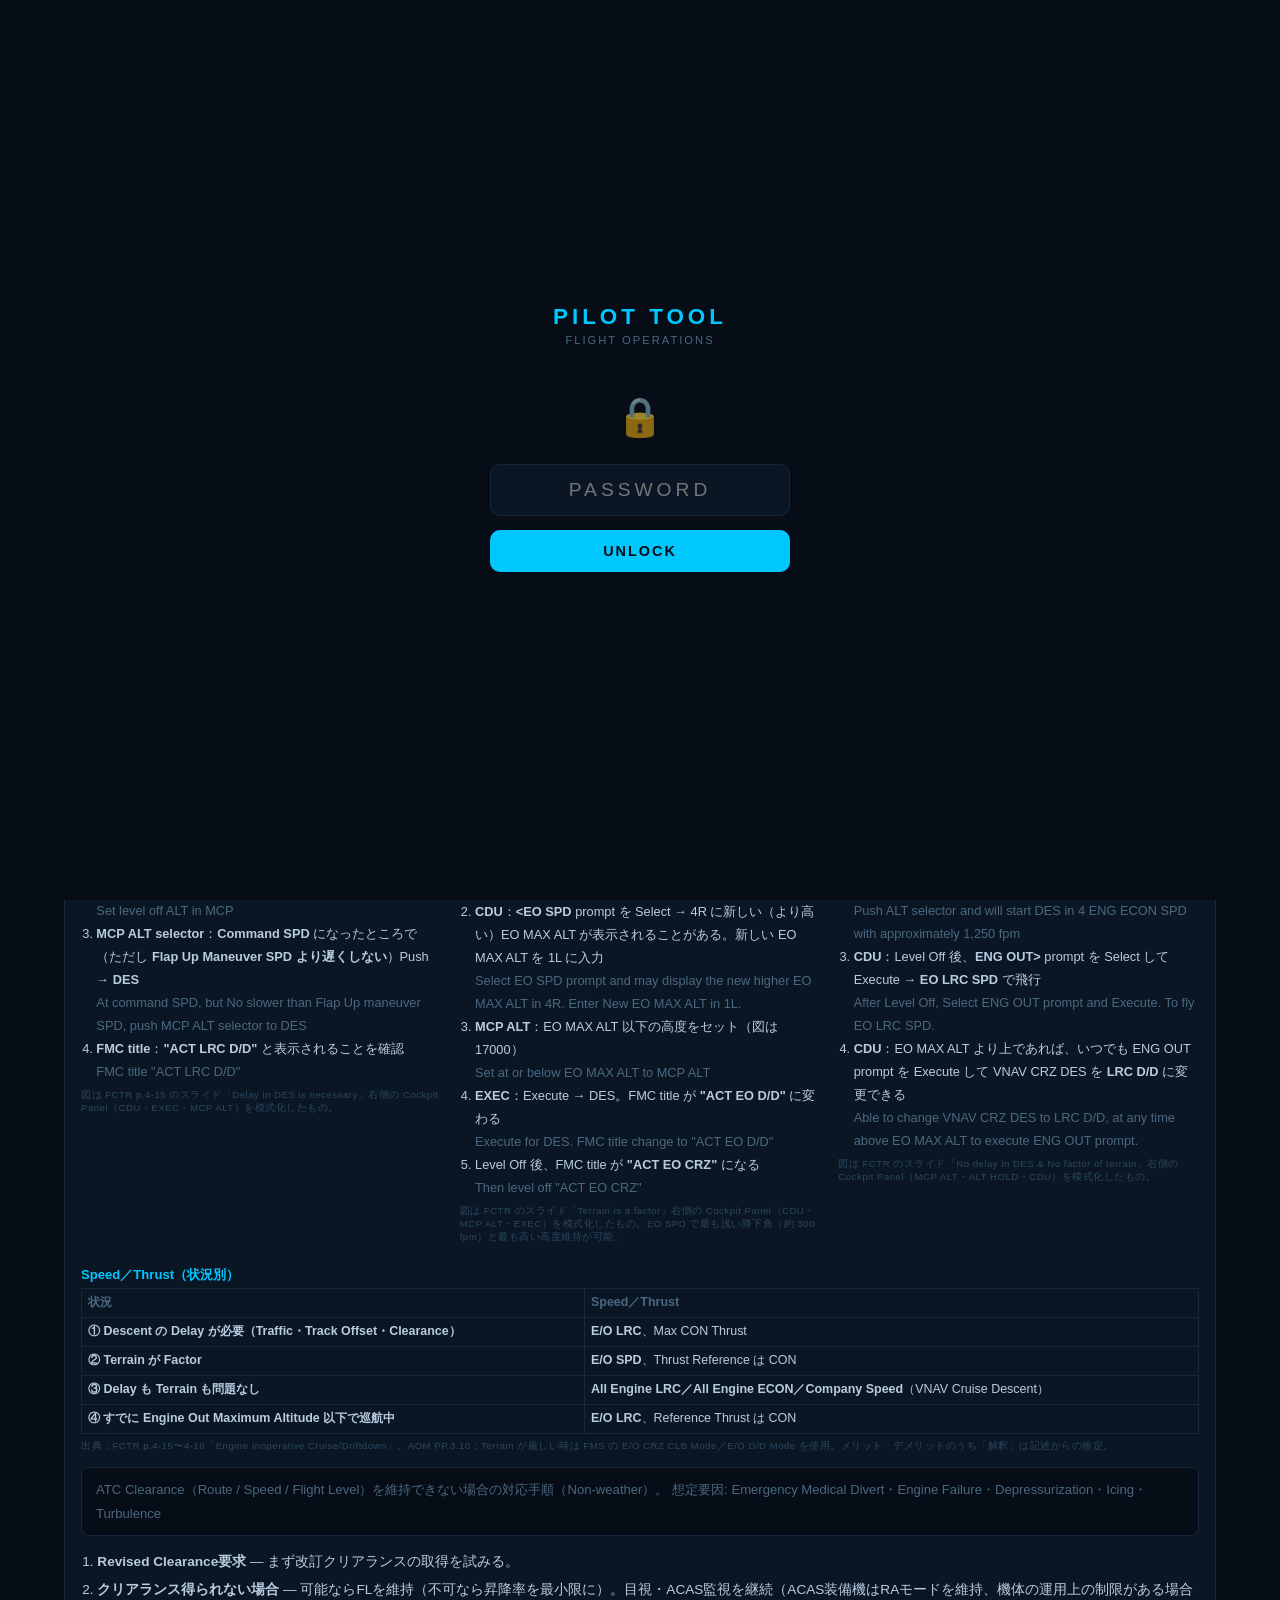
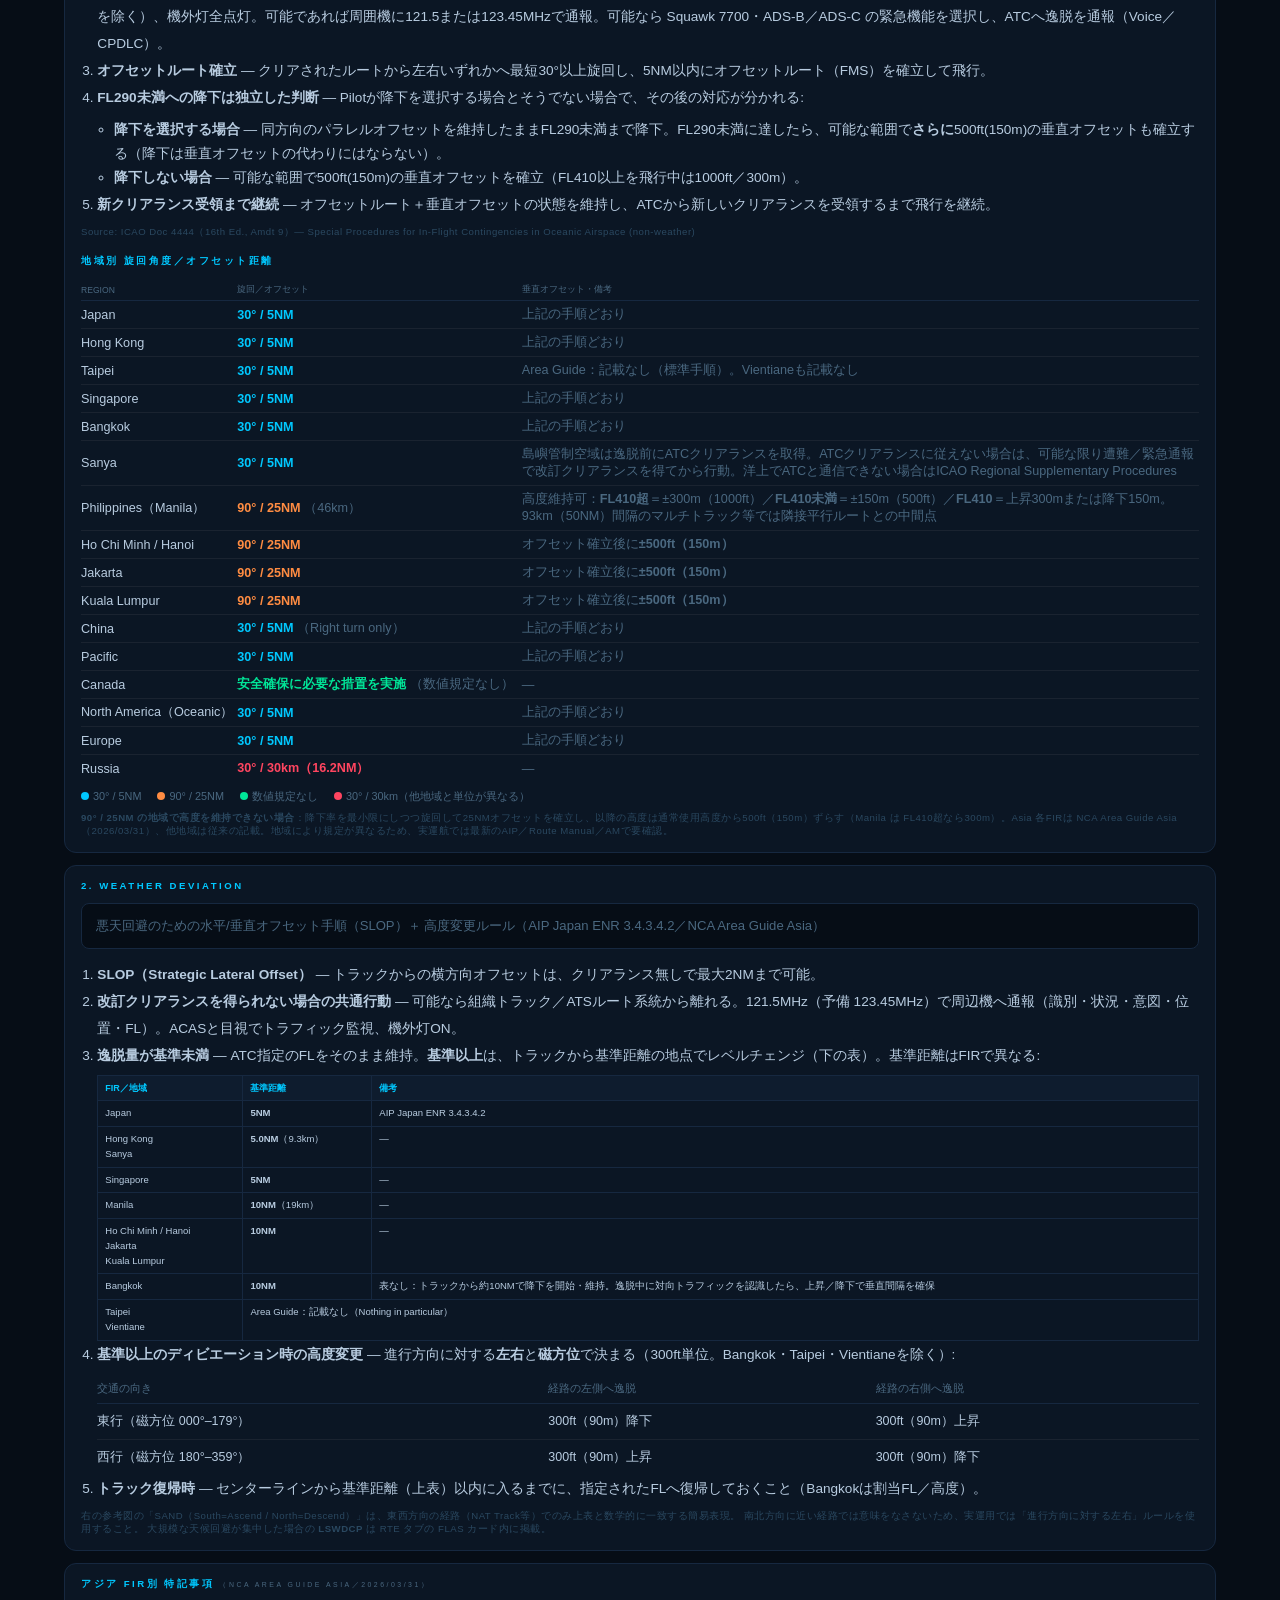
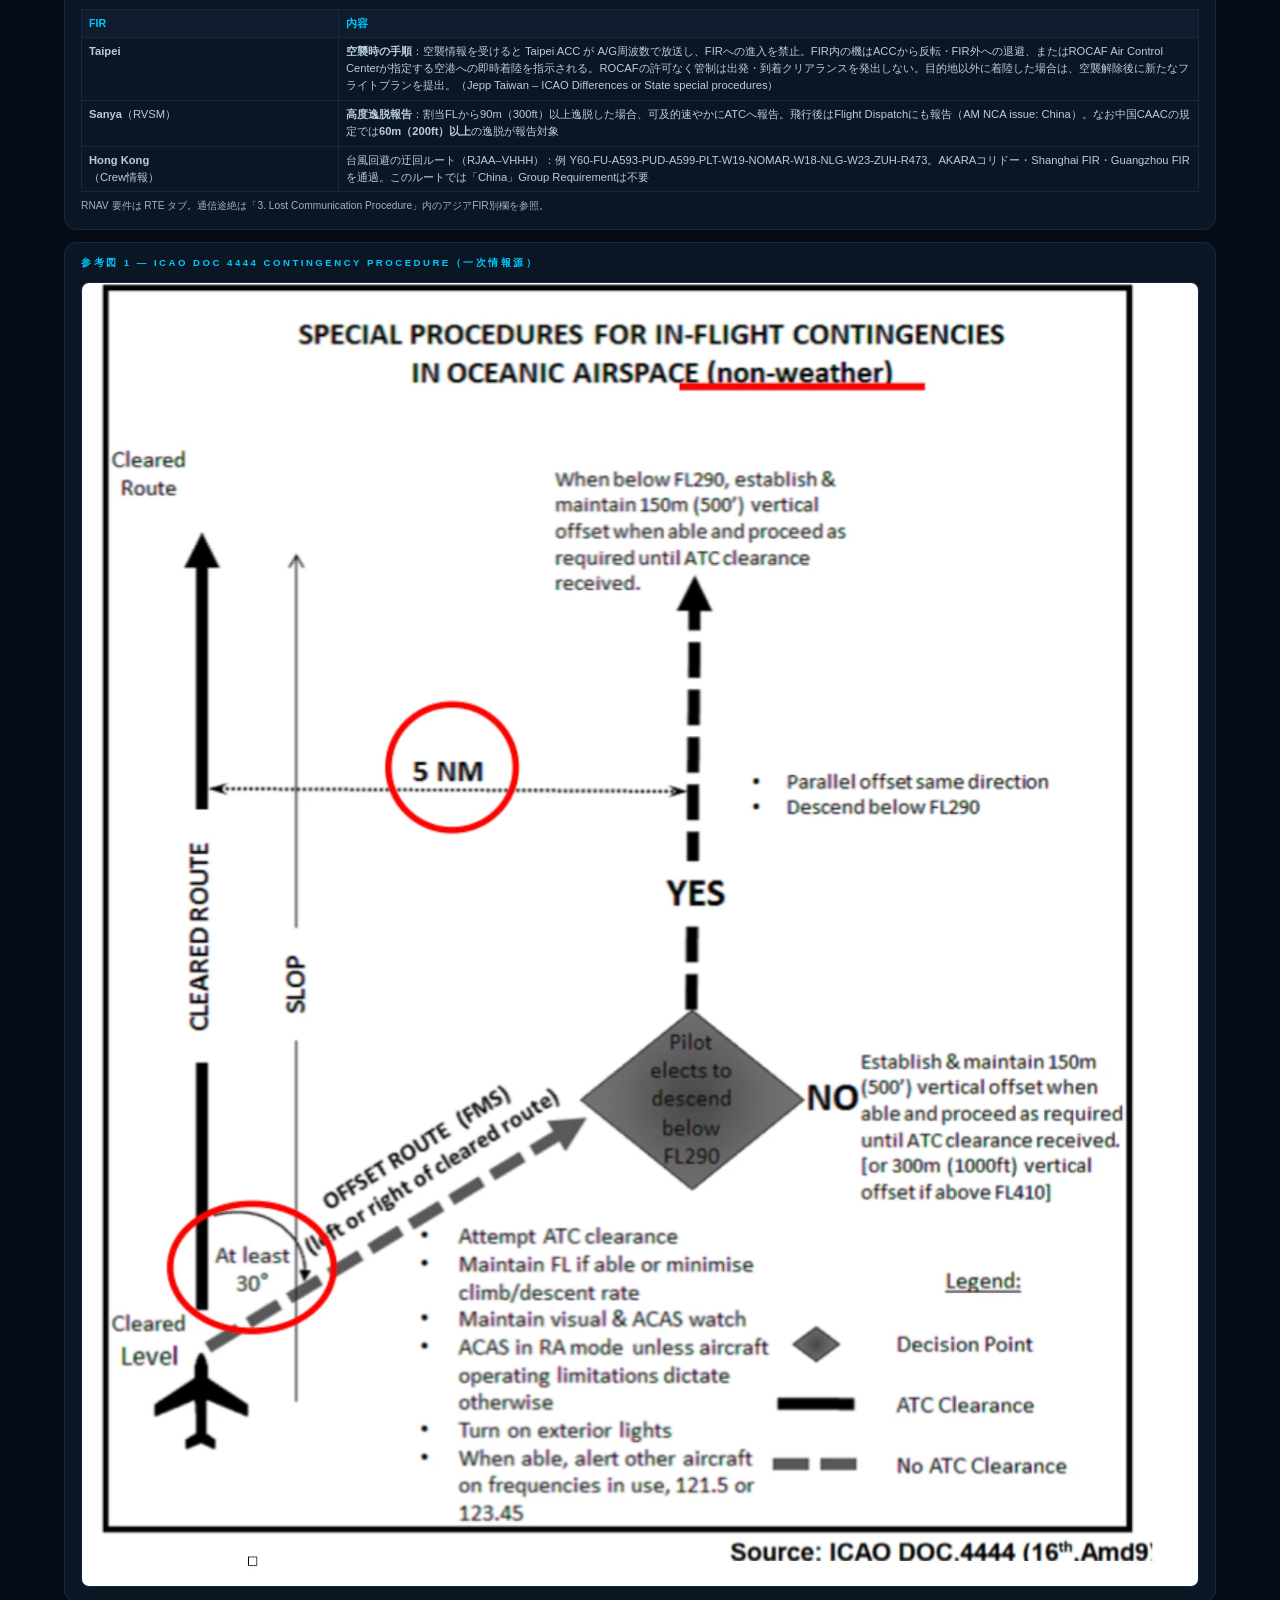
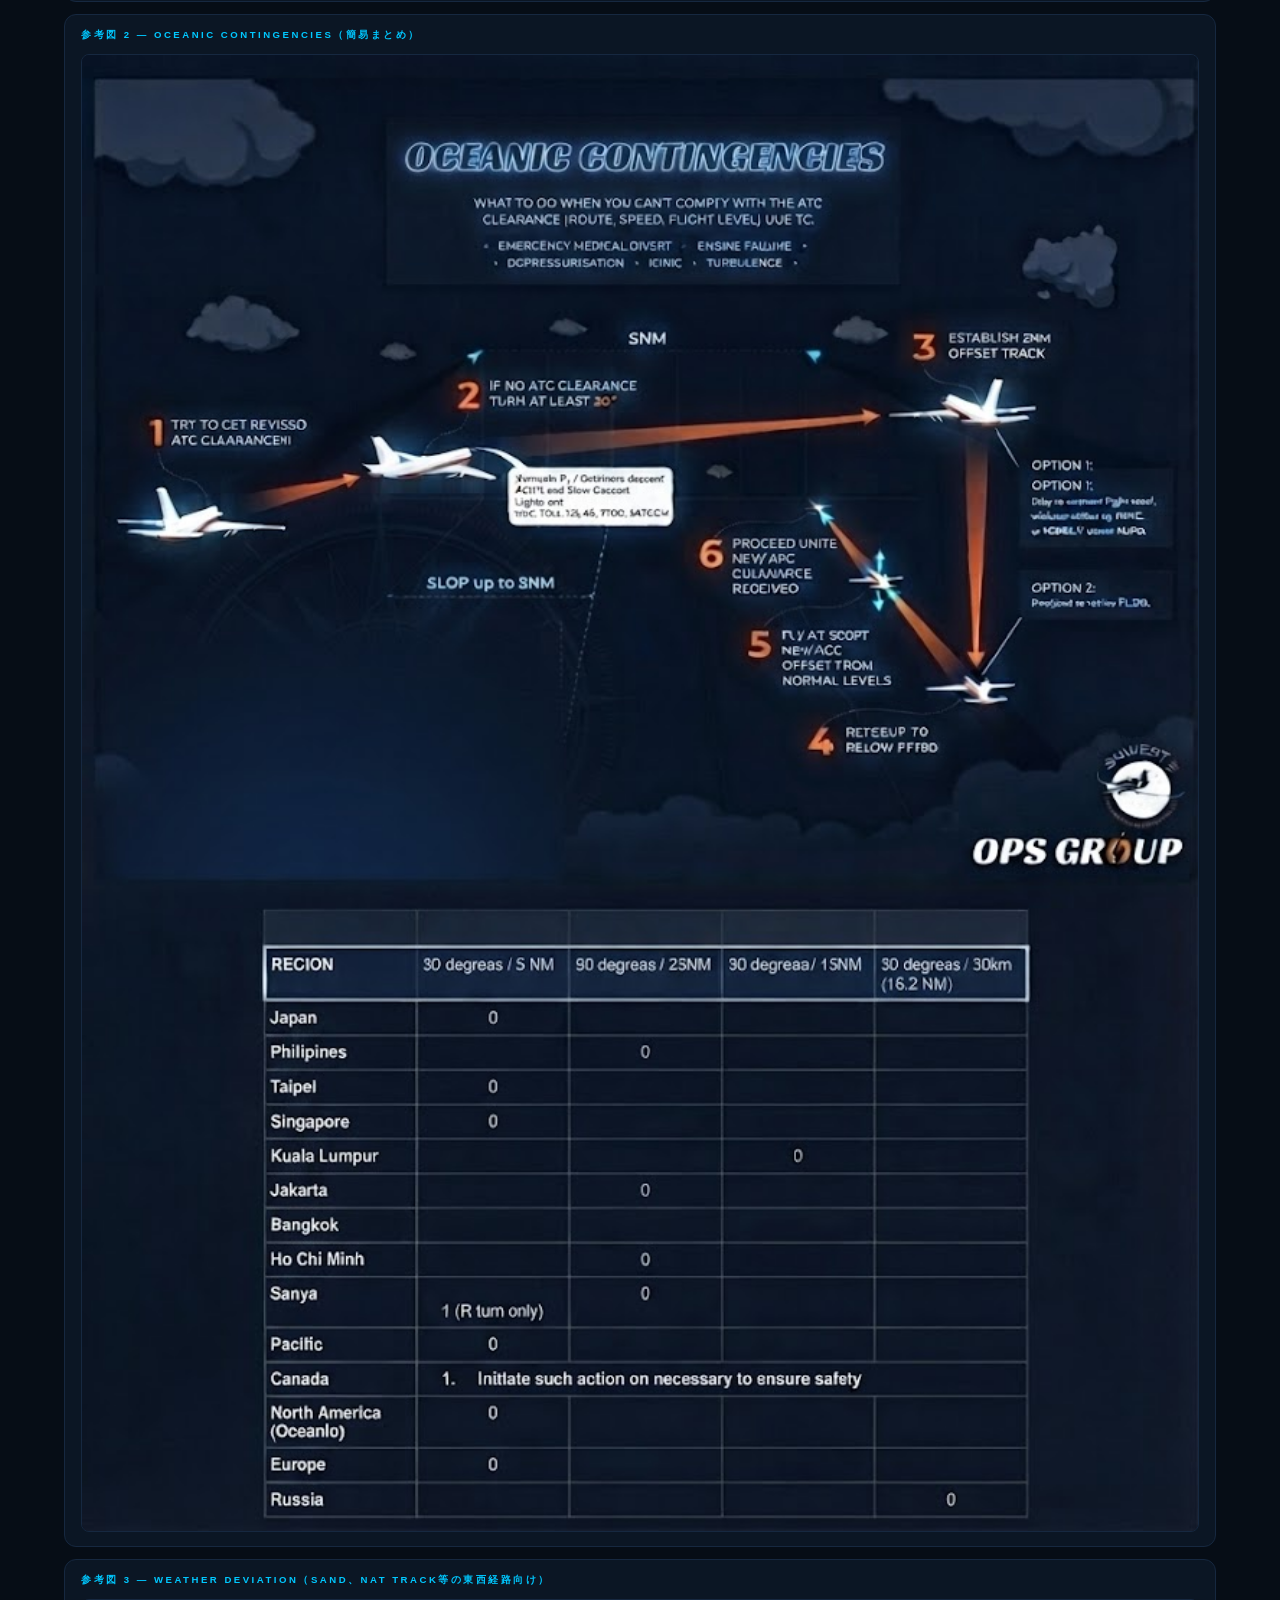
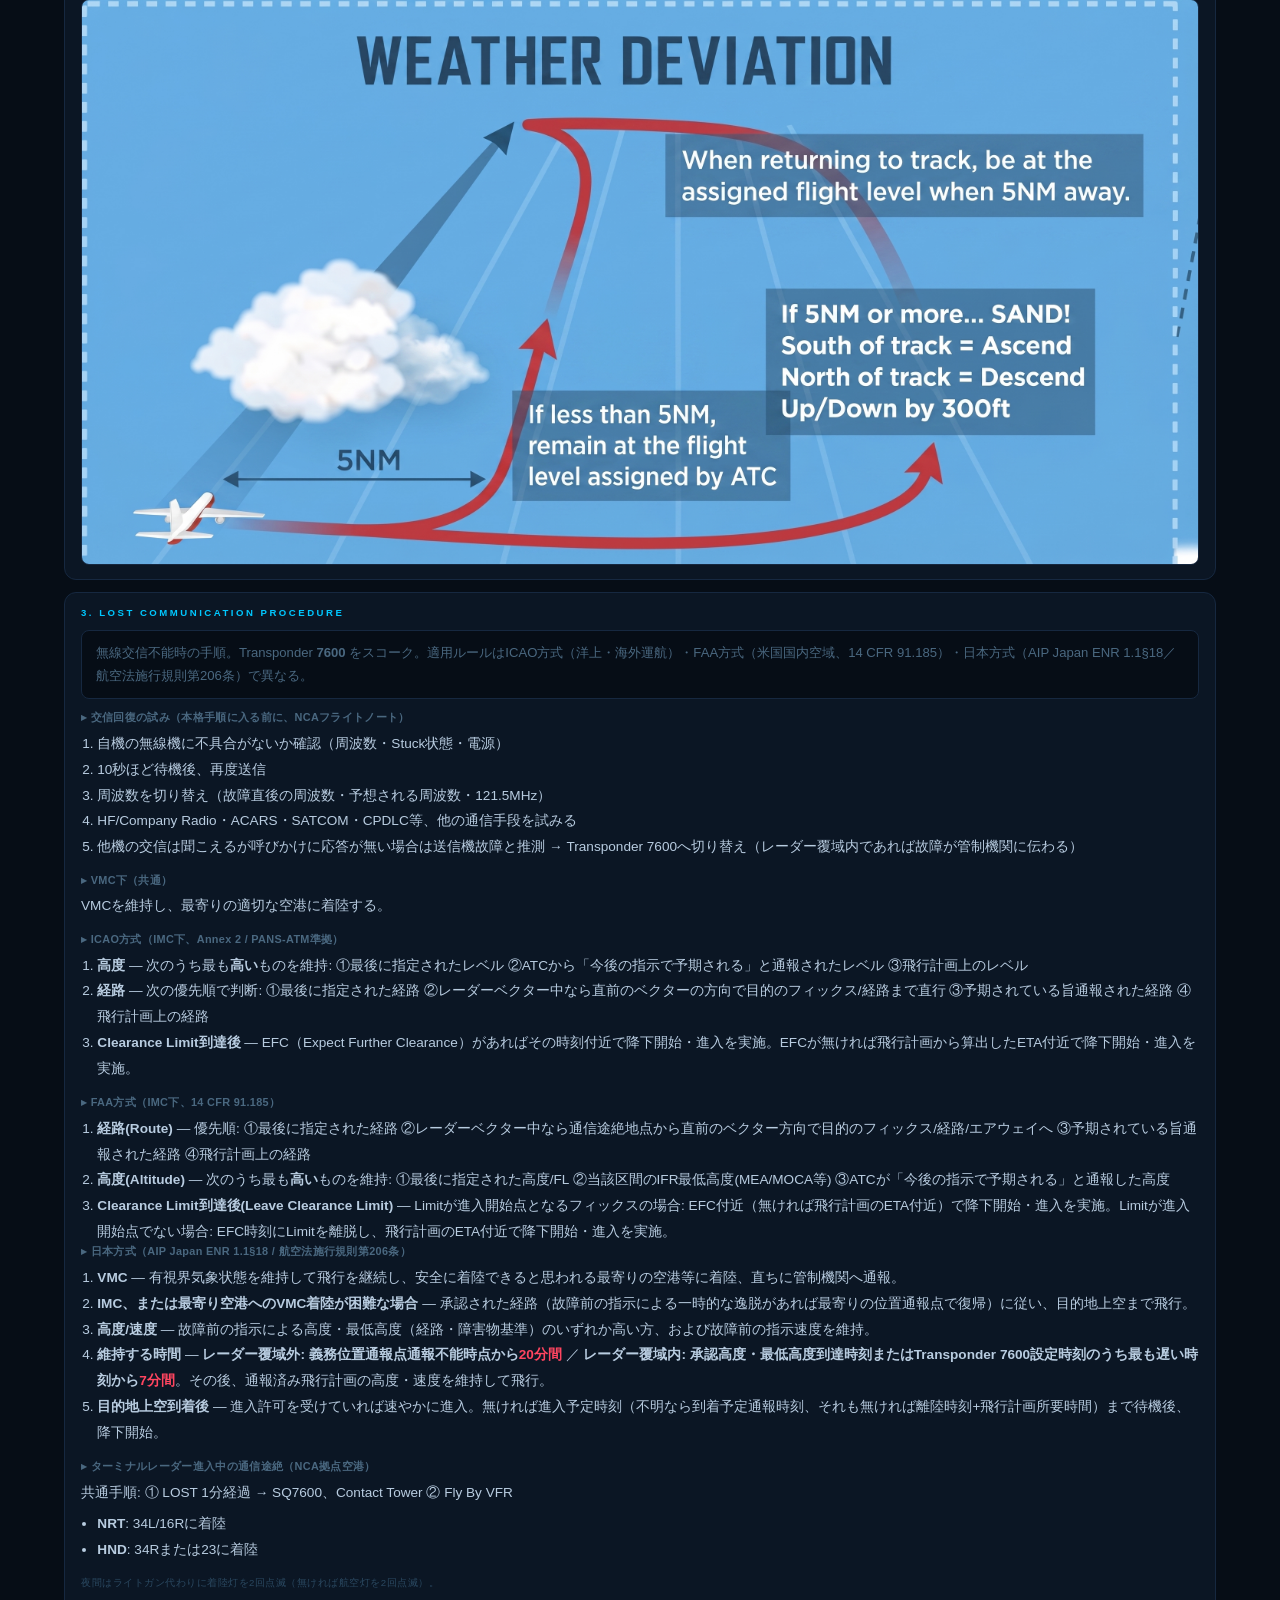
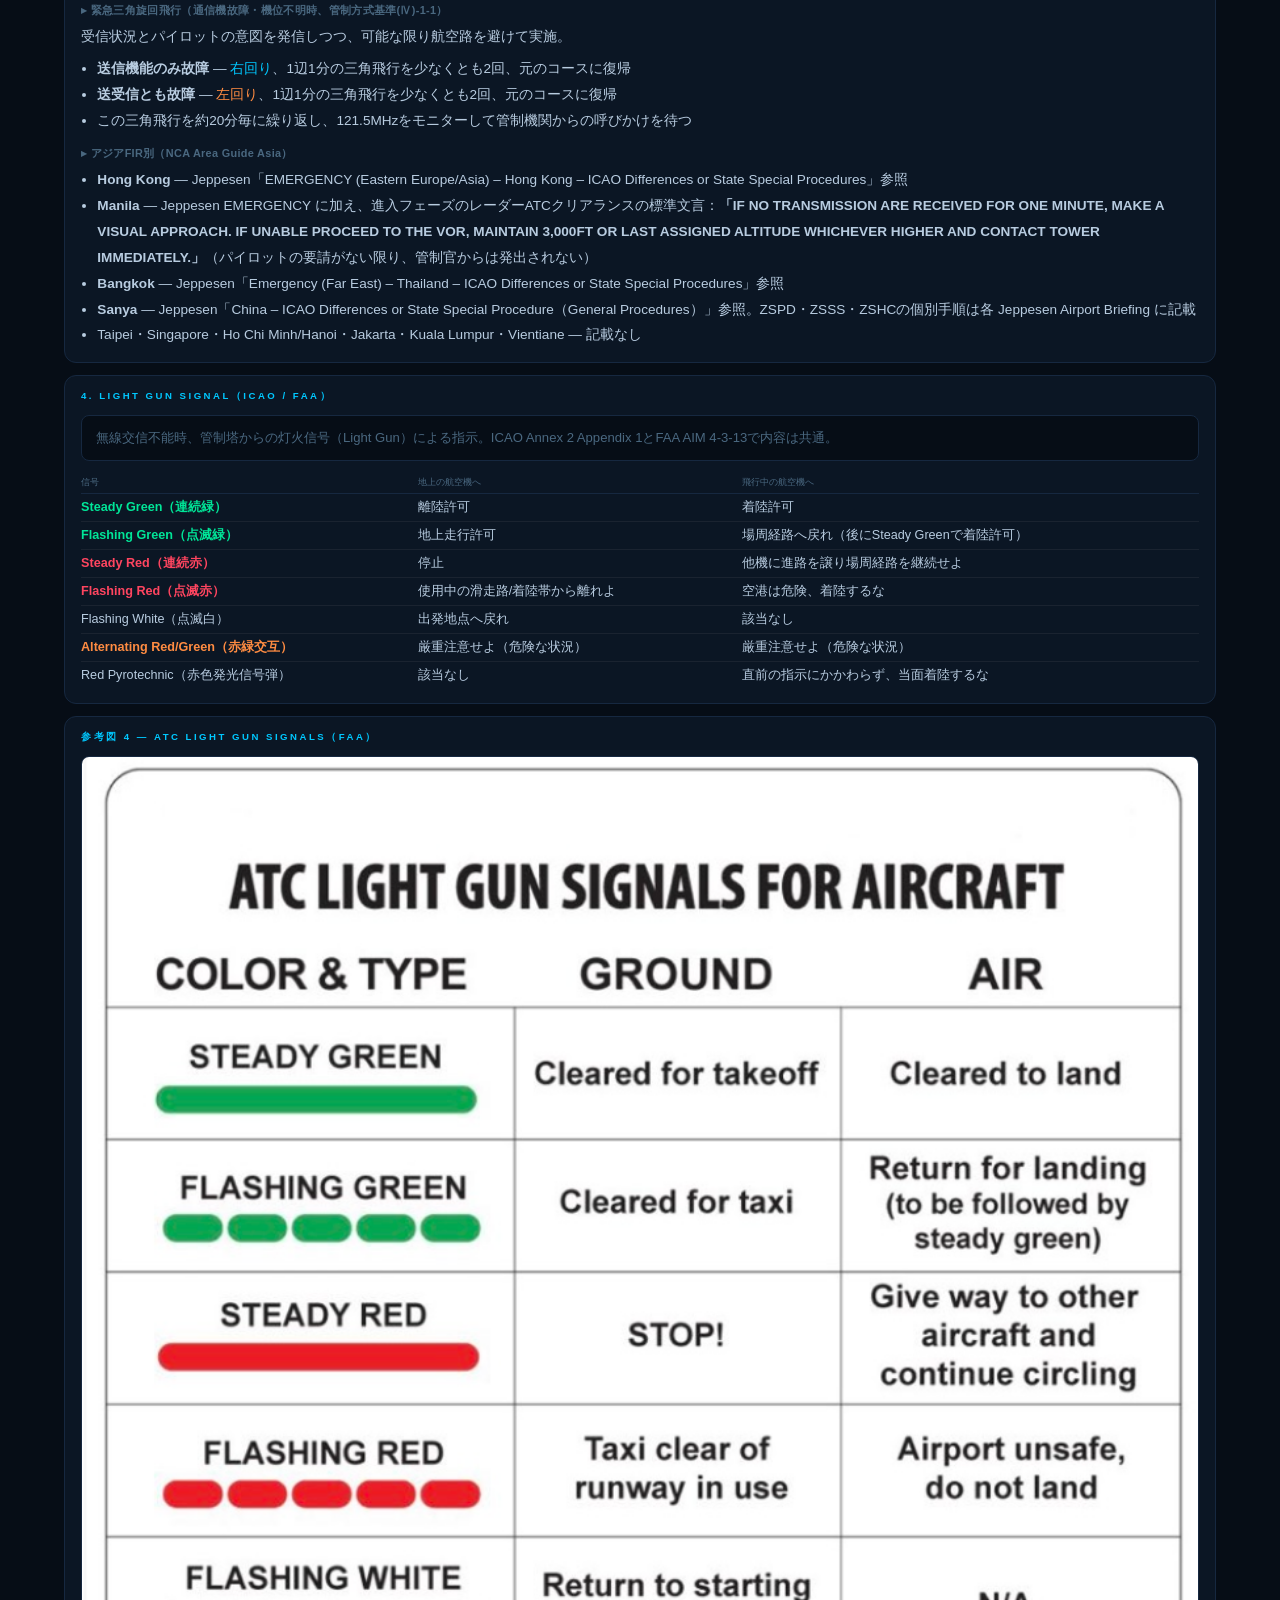
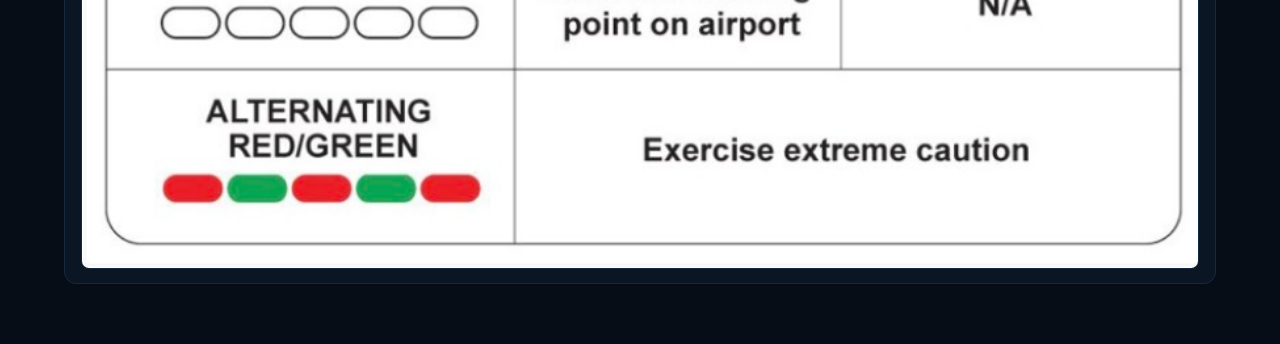
==== emer.html @ 5f8fb1b8 "auto-deploy: 2026-11-08 07:19" ====
<!DOCTYPE html>
<html lang="ja">
<head>
  <meta charset="UTF-8">
  <meta name="viewport" content="width=device-width, initial-scale=1.0, maximum-scale=1.0, user-scalable=no">
  <title>NCA Tools - EMER</title>
  <link rel="stylesheet" href="ref.css">
  <script src="ref-lock.js"></script>
</head>
<body>

<div class="tab-panel active" id="tab-emer">
<div class="tab-content">

<div class="hdr">
  <div class="hdr-left">
    <h2 style="margin:0">🚨 EMER</h2>
    <p class="lead" style="margin:2px 0 0">Oceanic / Remote Area Contingency Procedures</p>
  </div>
</div>

<div class="xw-layout">
<div class="xw-col">

<div class="card">
      <div class="card-title">1. Contingency Procedure</div>
      <div style="font-weight:700;font-size:0.82em;color:var(--accent);margin:10px 0 4px">共通の前提（FCTR p.4-15〜4-16）</div>
<div style="overflow-x:auto"><table style="border-collapse:collapse;font-size:0.78em;line-height:1.6;width:100%;min-width:420px"><tr><th style="padding:4px 6px;border:1px solid var(--border);vertical-align:top;text-align:left;color:var(--muted)">項目</th><th style="padding:4px 6px;border:1px solid var(--border);vertical-align:top;text-align:left;color:var(--muted)">内容</th></tr><tr><td style="padding:4px 6px;border:1px solid var(--border);vertical-align:top;font-weight:700;">Engine Failure 直後の対応</td><td style="padding:4px 6px;border:1px solid var(--border);vertical-align:top;">Rudder と Trim で Control Wheel を Level にする → Autopilot は Engage のまま</td></tr><tr><td style="padding:4px 6px;border:1px solid var(--border);vertical-align:top;font-weight:700;">Autothrottle</td><td style="padding:4px 6px;border:1px solid var(--border);vertical-align:top;">1 発不作動：Active のまま。2 発不作動：Active のままにならない</td></tr><tr><td style="padding:4px 6px;border:1px solid var(--border);vertical-align:top;font-weight:700;">2 つ目の Engine が Fail</td><td style="padding:4px 6px;border:1px solid var(--border);vertical-align:top;">FMC が Two Engine Out Data を自動で Compute して Display</td></tr><tr><td style="padding:4px 6px;border:1px solid var(--border);vertical-align:top;font-weight:700;">基本の流れ</td><td style="padding:4px 6px;border:1px solid var(--border);vertical-align:top;">ENG OUT prompt を Select → ATC に通報 → MCP に Level Off 高度をセット → Descent 開始 → Non-Normal Checklist 実施 → 方針を判断</td></tr><tr><td style="padding:4px 6px;border:1px solid var(--border);vertical-align:top;font-weight:700;">Engine Inoperative Cruise 情報</td><td style="padding:4px 6px;border:1px solid var(--border);vertical-align:top;">FMC から取得できる</td></tr></table></div>
      <details style="margin-top:12px"><summary style="cursor:pointer;font-weight:700;font-size:0.82em;color:var(--accent);margin:10px 0 4px">状況による Speed の選び方（FCTR p.4-15〜4-16）</summary>
<div style="overflow-x:auto"><table style="border-collapse:collapse;font-size:0.78em;line-height:1.6;width:100%;min-width:660px"><tr><th style="padding:4px 6px;border:1px solid var(--border);vertical-align:top;text-align:left;color:var(--muted)">状況</th><th style="padding:4px 6px;border:1px solid var(--border);vertical-align:top;text-align:left;color:var(--muted)">操作</th><th style="padding:4px 6px;border:1px solid var(--border);vertical-align:top;text-align:left;color:var(--muted)">メリット</th><th style="padding:4px 6px;border:1px solid var(--border);vertical-align:top;text-align:left;color:var(--muted)">デメリット</th></tr><tr><td style="padding:4px 6px;border:1px solid var(--border);vertical-align:top;font-weight:700;">① Descent の Delay が必要（Traffic・Track Offset・Clearance）</td><td style="padding:4px 6px;border:1px solid var(--border);vertical-align:top;">1) VNAV CRZ ページ 5R の ENG OUT prompt を Select し、遅滞なく Execute<br>2) MCP に Level Off 高度をセット<br>3) Command SPD になったところで（Flap Up Maneuver SPD より遅くしない）MCP ALT selector を Push → DES<br>4) FMC title が "ACT LRC D/D" になることを確認</td><td style="padding:4px 6px;border:1px solid var(--border);vertical-align:top;">最も Fuel Efficient な Profile（FCTR）。Descent 前に Command Speed を下回るまで減速でき、Assigned Altitude での時間を稼げる</td><td style="padding:4px 6px;border:1px solid var(--border);vertical-align:top;">即時の Execute が必要。減速は Flaps Up Maneuver Speed より遅くしない。Speed が Command Speed を下回ると降下率が増える</td></tr><tr><td style="padding:4px 6px;border:1px solid var(--border);vertical-align:top;font-weight:700;">② Terrain が Factor</td><td style="padding:4px 6px;border:1px solid var(--border);vertical-align:top;">1) VNAV CRZ ページで ENG OUT prompt を Select<br>2) E/O SPD prompt を Select → 4R に新しい（より高い）EO MAX ALT が表示されることがある。新しい EO MAX ALT を 1L に入力<br>3) EO MAX ALT 以下の高度を MCP ALT にセット<br>4) Execute → DES。FMC title が "ACT EO D/D" に変わる<br>5) Level Off 後、FMC title が "ACT EO CRZ" になる</td><td style="padding:4px 6px;border:1px solid var(--border);vertical-align:top;">最も浅い（Shallow）Descent Profile。EO SPD で最も浅い降下角（約 300 fpm）と最も高い高度維持が可能。可能な限り高い Engine Out Altitude で Level Off（FCTR）</td><td style="padding:4px 6px;border:1px solid var(--border);vertical-align:top;">燃料効率の記載なし（①が「最も Fuel Efficient」との対比からの解釈）</td></tr><tr><td style="padding:4px 6px;border:1px solid var(--border);vertical-align:top;font-weight:700;">③ Delay も Terrain も問題なし</td><td style="padding:4px 6px;border:1px solid var(--border);vertical-align:top;">1) EO MAX ALT を確認し、それより低い高度を MCP ALT にセット<br>2) ALT selector を Push → 4 ENG ECON SPD で DES 開始（約 1,250 fpm）<br>3) Level Off 後、ENG OUT prompt を Select して Execute → EO LRC SPD で飛行<br>4) EO MAX ALT より上であれば、いつでも ENG OUT prompt を Execute して VNAV CRZ DES を LRC D/D に変更できる</td><td style="padding:4px 6px;border:1px solid var(--border);vertical-align:top;">Speed を状況に合わせて選べる</td><td style="padding:4px 6px;border:1px solid var(--border);vertical-align:top;">Engine Out 専用の Speed ではない（解釈）＝ MCT を即座に使用しない</td></tr><tr><td style="padding:4px 6px;border:1px solid var(--border);vertical-align:top;font-weight:700;">④ すでに Engine Out Maximum Altitude 以下で巡航中</td><td style="padding:4px 6px;border:1px solid var(--border);vertical-align:top;">Modified Engine Out ページに現在の巡航高度を入れて Execute</td><td style="padding:4px 6px;border:1px solid var(--border);vertical-align:top;">降下せず現在高度のまま E/O LRC に移行</td><td style="padding:4px 6px;border:1px solid var(--border);vertical-align:top;">MAX 以下の場合のみ</td></tr></table></div></details>
      <div style="display:grid;grid-template-columns:repeat(auto-fit,minmax(340px,1fr));gap:4px 18px;align-items:start"><div style="min-width:0"><div style="font-weight:700;font-size:0.82em;color:var(--accent);margin:12px 0 4px">① Descent の Delay が必要な場合の Cockpit Panel（FCTR p.4-15）</div>
<div style="display:flex;flex-wrap:wrap;gap:14px;align-items:flex-start;margin-bottom:6px">
<div style="flex:0 1 300px;min-width:200px"><svg viewBox="0 0 300 330" style="width:100%;max-width:300px;height:auto;display:block" xmlns="http://www.w3.org/2000/svg" role="img" aria-label="Cockpit Panel: CDU ENG OUT prompt, EXEC, MCP ALT 17000, ALT HOLD">
<rect x="0" y="0" width="300" height="330" rx="6" fill="#b88a64"/>
<rect x="0" y="0" width="300" height="100" fill="#b88a64"/>
<path d="M0 12 H255 Q290 12 290 60 L290 84 Q285 92 270 96 H0 Z" fill="#000"/>
<text x="14" y="52" font-family="Menlo,monospace" font-size="22" font-weight="700" fill="#fff" letter-spacing="1">ENG OUT&gt;</text>
<circle cx="22" cy="28" r="9" fill="#2a6b2a"/><text x="22" y="32" text-anchor="middle" font-size="11" font-weight="700" fill="#fff" font-family="sans-serif">1</text>
<rect x="0" y="108" width="300" height="72" fill="#c49a74"/>
<rect x="150" y="116" width="92" height="54" rx="3" fill="#6b1d12" stroke="#3a0d08"/>
<text x="196" y="136" text-anchor="middle" font-family="Menlo,monospace" font-size="13" font-weight="700" fill="#e8d6c8">EXEC</text>
<rect x="164" y="145" width="64" height="12" rx="3" fill="#f5c400" stroke="#fff" stroke-width="1"/>
<rect x="100" y="120" width="30" height="46" rx="3" fill="#6b1d12" opacity=".8"/>
<circle cx="258" cy="128" r="9" fill="#2a6b2a"/><text x="258" y="132" text-anchor="middle" font-size="11" font-weight="700" fill="#fff" font-family="sans-serif">1</text>
<rect x="0" y="190" width="300" height="140" fill="#b88a64"/>
<text x="150" y="208" text-anchor="middle" font-family="sans-serif" font-size="11" font-weight="700" fill="#e8d6c8" letter-spacing="1">ALT</text>
<rect x="18" y="214" width="264" height="44" rx="3" fill="#555"/>
<rect x="64" y="220" width="30" height="32" fill="#111"/><rect x="96" y="220" width="30" height="32" fill="#111"/><rect x="128" y="220" width="30" height="32" fill="#111"/><rect x="160" y="220" width="30" height="32" fill="#111"/><rect x="192" y="220" width="30" height="32" fill="#111"/>
<g font-family="Menlo,monospace" font-size="24" font-weight="700" fill="#fff" text-anchor="middle"><text x="79" y="245">1</text><text x="111" y="245">7</text><text x="143" y="245">0</text><text x="175" y="245">0</text><text x="207" y="245">0</text></g>
<circle cx="40" cy="236" r="9" fill="#2a6b2a"/><text x="40" y="240" text-anchor="middle" font-size="11" font-weight="700" fill="#fff" font-family="sans-serif">2</text>
<line x1="150" y1="262" x2="150" y2="276" stroke="#eee" stroke-width="3"/>
<circle cx="150" cy="298" r="24" fill="#e8d9c3" stroke="#cdb99b" stroke-width="2"/>
<circle cx="190" cy="298" r="9" fill="#2a6b2a"/><text x="190" y="302" text-anchor="middle" font-size="11" font-weight="700" fill="#fff" font-family="sans-serif">3</text>
<rect x="215" y="278" width="70" height="46" rx="3" fill="#111"/>
<text x="250" y="294" text-anchor="middle" font-family="Menlo,monospace" font-size="11" font-weight="700" fill="#ddd">HOLD</text>
<rect x="232" y="302" width="36" height="8" rx="2" fill="#222" stroke="#777"/>
<rect x="8" y="278" width="40" height="46" rx="3" fill="#111"/>
<text x="28" y="298" text-anchor="middle" font-family="Menlo,monospace" font-size="11" font-weight="700" fill="#ddd">S</text>
</svg></div>
<ol style="flex:1 1 220px;margin:0;padding-left:1.2em;font-size:0.8em;line-height:1.8">
<li><b>CDU（5R）</b>：VNAV CRZ ページの <b>ENG OUT&gt;</b> prompt を Select し、<b>遅滞なく Execute</b>（EXEC）<br><span style="color:var(--muted)">Select ENG OUT prompt in 5R, VNAV CRZ page, and execute without delay</span></li>
<li><b>MCP ALT</b>：Level Off 高度をセット（図は 17000）<br><span style="color:var(--muted)">Set level off ALT in MCP</span></li>
<li><b>MCP ALT selector</b>：<b>Command SPD</b> になったところで（ただし <b>Flap Up Maneuver SPD より遅くしない</b>）Push → <b>DES</b><br><span style="color:var(--muted)">At command SPD, but No slower than Flap Up maneuver SPD, push MCP ALT selector to DES</span></li>
<li><b>FMC title</b>：<b>"ACT LRC D/D"</b> と表示されることを確認<br><span style="color:var(--muted)">FMC title "ACT LRC D/D"</span></li>
</ol></div>
<div class="hint" style="margin:0 0 10px">図は FCTR p.4-15 のスライド「Delay in DES is necessary」右側の Cockpit Panel（CDU・EXEC・MCP ALT）を模式化したもの。</div>
</div><div style="min-width:0"><div style="font-weight:700;font-size:0.82em;color:var(--accent);margin:12px 0 4px">② Terrain が Factor の場合の Cockpit Panel（FCTR p.4-15〜4-16）</div>
<div style="display:flex;flex-wrap:wrap;gap:14px;align-items:flex-start;margin-bottom:6px">
<div style="flex:0 1 300px;min-width:200px"><svg viewBox="0 0 300 400" style="width:100%;max-width:300px;height:auto;display:block" xmlns="http://www.w3.org/2000/svg" role="img" aria-label="Cockpit Panel: ENG OUT, EO SPD, ALT 17000, EXEC">
<rect width="300" height="400" rx="6" fill="#b88a64"/>
<path d="M0 10 H255 Q290 10 290 56 L290 78 Q285 86 270 90 H0 Z" fill="#000"/>
<text x="14" y="48" font-family="Menlo,monospace" font-size="22" font-weight="700" fill="#fff" letter-spacing="1">ENG OUT&gt;</text><circle cx="26" cy="26" r="9" fill="#2a6b2a"/><text x="26" y="30" text-anchor="middle" font-size="11" font-weight="700" fill="#fff" font-family="sans-serif">1</text>
<path d="M60 108 H300 V170 H110 Q60 170 60 130 Z" fill="#000"/>
<text x="285" y="145" text-anchor="end" font-family="Menlo,monospace" font-size="22" font-weight="700" fill="#fff" letter-spacing="1">&lt;EO SPD</text><circle cx="80" cy="124" r="9" fill="#2a6b2a"/><text x="80" y="128" text-anchor="middle" font-size="11" font-weight="700" fill="#fff" font-family="sans-serif">2</text>
<rect y="182" width="300" height="108" fill="#c49a74"/>
<text x="150" y="200" text-anchor="middle" font-family="sans-serif" font-size="11" font-weight="700" fill="#e8d6c8" letter-spacing="1">ALT</text>
<rect x="18" y="206" width="264" height="44" rx="3" fill="#555"/>
<rect x="64" y="212" width="30" height="32" fill="#111"/><rect x="96" y="212" width="30" height="32" fill="#111"/><rect x="128" y="212" width="30" height="32" fill="#111"/><rect x="160" y="212" width="30" height="32" fill="#111"/><rect x="192" y="212" width="30" height="32" fill="#111"/>
<g font-family="Menlo,monospace" font-size="24" font-weight="700" fill="#fff" text-anchor="middle"><text x="79" y="237">1</text><text x="111" y="237">7</text><text x="143" y="237">0</text><text x="175" y="237">0</text><text x="207" y="237">0</text></g><circle cx="40" cy="228" r="9" fill="#2a6b2a"/><text x="40" y="232" text-anchor="middle" font-size="11" font-weight="700" fill="#fff" font-family="sans-serif">3</text>
<line x1="150" y1="254" x2="150" y2="266" stroke="#eee" stroke-width="3"/><circle cx="150" cy="290" r="22" fill="#e8d9c3" stroke="#cdb99b" stroke-width="2"/>
<rect y="302" width="300" height="98" fill="#b88a64"/>
<rect x="150" y="318" width="92" height="56" rx="3" fill="#6b1d12" stroke="#3a0d08"/>
<text x="196" y="338" text-anchor="middle" font-family="Menlo,monospace" font-size="13" font-weight="700" fill="#e8d6c8">EXEC</text>
<rect x="164" y="347" width="64" height="12" rx="3" fill="#f5c400" stroke="#fff"/><circle cx="258" cy="330" r="9" fill="#2a6b2a"/><text x="258" y="334" text-anchor="middle" font-size="11" font-weight="700" fill="#fff" font-family="sans-serif">4</text>
</svg></div>
<ol style="flex:1 1 220px;margin:0;padding-left:1.2em;font-size:0.8em;line-height:1.8">
<li><b>CDU</b>：VNAV CRZ ページで <b>ENG OUT&gt;</b> prompt を Select<br><span style="color:var(--muted)">Select ENG OUT prompt on VNAV CRZ page</span></li>
<li><b>CDU</b>：<b>&lt;EO SPD</b> prompt を Select → 4R に新しい（より高い）EO MAX ALT が表示されることがある。新しい EO MAX ALT を 1L に入力<br><span style="color:var(--muted)">Select EO SPD prompt and may display the new higher EO MAX ALT in 4R. Enter New EO MAX ALT in 1L.</span></li>
<li><b>MCP ALT</b>：EO MAX ALT 以下の高度をセット（図は 17000）<br><span style="color:var(--muted)">Set at or below EO MAX ALT to MCP ALT</span></li>
<li><b>EXEC</b>：Execute → DES。FMC title が <b>"ACT EO D/D"</b> に変わる<br><span style="color:var(--muted)">Execute for DES. FMC title change to "ACT EO D/D"</span></li>
<li>Level Off 後、FMC title が <b>"ACT EO CRZ"</b> になる<br><span style="color:var(--muted)">Then level off "ACT EO CRZ"</span></li>
</ol></div>
<div class="hint" style="margin:0 0 10px">図は FCTR のスライド「Terrain is a factor」右側の Cockpit Panel（CDU・MCP ALT・EXEC）を模式化したもの。EO SPD で最も浅い降下角（約 300 fpm）と最も高い高度維持が可能。</div>
</div><div style="min-width:0"><div style="font-weight:700;font-size:0.82em;color:var(--accent);margin:12px 0 4px">③ Delay も Terrain も問題なしの場合の Cockpit Panel（FCTR p.4-15〜4-16）</div>
<div style="display:flex;flex-wrap:wrap;gap:14px;align-items:flex-start;margin-bottom:6px">
<div style="flex:0 1 300px;min-width:200px"><svg viewBox="0 0 300 330" style="width:100%;max-width:300px;height:auto;display:block" xmlns="http://www.w3.org/2000/svg" role="img" aria-label="Cockpit Panel: MCP ALT 17000, ALT selector, ALT HOLD, ENG OUT">
<rect width="300" height="330" rx="6" fill="#b88a64"/>
<text x="150" y="18" text-anchor="middle" font-family="sans-serif" font-size="11" font-weight="700" fill="#e8d6c8" letter-spacing="1">ALT</text>
<rect x="18" y="24" width="264" height="44" rx="3" fill="#555"/>
<rect x="64" y="30" width="30" height="32" fill="#111"/><rect x="96" y="30" width="30" height="32" fill="#111"/><rect x="128" y="30" width="30" height="32" fill="#111"/><rect x="160" y="30" width="30" height="32" fill="#111"/><rect x="192" y="30" width="30" height="32" fill="#111"/>
<g font-family="Menlo,monospace" font-size="24" font-weight="700" fill="#fff" text-anchor="middle"><text x="79" y="55">1</text><text x="111" y="55">7</text><text x="143" y="55">0</text><text x="175" y="55">0</text><text x="207" y="55">0</text></g><circle cx="40" cy="46" r="9" fill="#2a6b2a"/><text x="40" y="50" text-anchor="middle" font-size="11" font-weight="700" fill="#fff" font-family="sans-serif">1</text>
<line x1="150" y1="72" x2="150" y2="86" stroke="#eee" stroke-width="3"/><circle cx="150" cy="110" r="24" fill="#e8d9c3" stroke="#cdb99b" stroke-width="2"/><circle cx="190" cy="110" r="9" fill="#2a6b2a"/><text x="190" y="114" text-anchor="middle" font-size="11" font-weight="700" fill="#fff" font-family="sans-serif">2</text>
<rect x="215" y="92" width="70" height="46" rx="3" fill="#111"/><text x="250" y="108" text-anchor="middle" font-family="Menlo,monospace" font-size="11" font-weight="700" fill="#ddd">HOLD</text><rect x="232" y="116" width="36" height="8" rx="2" fill="#222" stroke="#777"/>
<rect x="8" y="92" width="40" height="46" rx="3" fill="#111"/><text x="28" y="112" text-anchor="middle" font-family="Menlo,monospace" font-size="11" font-weight="700" fill="#ddd">S</text>
<path d="M0 190 H255 Q290 190 290 236 L290 258 Q285 266 270 270 H0 Z" fill="#000"/>
<text x="14" y="228" font-family="Menlo,monospace" font-size="22" font-weight="700" fill="#fff" letter-spacing="1">ENG OUT&gt;</text><circle cx="26" cy="206" r="9" fill="#2a6b2a"/><text x="26" y="210" text-anchor="middle" font-size="11" font-weight="700" fill="#fff" font-family="sans-serif">3</text><circle cx="262" cy="206" r="9" fill="#2a6b2a"/><text x="262" y="210" text-anchor="middle" font-size="11" font-weight="700" fill="#fff" font-family="sans-serif">4</text>
</svg></div>
<ol style="flex:1 1 220px;margin:0;padding-left:1.2em;font-size:0.8em;line-height:1.8">
<li><b>MCP ALT</b>：EO MAX ALT を確認し、それより低い高度をセット（図は 17000）<br><span style="color:var(--muted)">Check EO MAX ALT and set MCP ALT below the ALT</span></li>
<li><b>ALT selector</b>：Push → <b>4 ENG ECON SPD</b> で DES 開始（約 <b>1,250 fpm</b>）<br><span style="color:var(--muted)">Push ALT selector and will start DES in 4 ENG ECON SPD with approximately 1,250 fpm</span></li>
<li><b>CDU</b>：Level Off 後、<b>ENG OUT&gt;</b> prompt を Select して Execute → <b>EO LRC SPD</b> で飛行<br><span style="color:var(--muted)">After Level Off, Select ENG OUT prompt and Execute. To fly EO LRC SPD.</span></li>
<li><b>CDU</b>：EO MAX ALT より上であれば、いつでも ENG OUT prompt を Execute して VNAV CRZ DES を <b>LRC D/D</b> に変更できる<br><span style="color:var(--muted)">Able to change VNAV CRZ DES to LRC D/D, at any time above EO MAX ALT to execute ENG OUT prompt.</span></li>
</ol></div>
<div class="hint" style="margin:0 0 10px">図は FCTR のスライド「No delay in DES &amp; No factor of terrain」右側の Cockpit Panel（MCP ALT・ALT HOLD・CDU）を模式化したもの。</div>
</div></div>
<div style="font-weight:700;font-size:0.82em;color:var(--accent);margin:12px 0 4px">Speed／Thrust（状況別）</div><div style="overflow-x:auto"><table style="border-collapse:collapse;font-size:0.78em;line-height:1.6;width:100%;min-width:420px"><tr><th style="padding:4px 6px;border:1px solid var(--border);vertical-align:top;text-align:left;color:var(--muted)">状況</th><th style="padding:4px 6px;border:1px solid var(--border);vertical-align:top;text-align:left;color:var(--muted)">Speed／Thrust</th></tr><tr><td style="padding:4px 6px;border:1px solid var(--border);vertical-align:top;font-weight:700;">① Descent の Delay が必要（Traffic・Track Offset・Clearance）</td><td style="padding:4px 6px;border:1px solid var(--border);vertical-align:top;"><b>E/O LRC</b>、Max CON Thrust</td></tr><tr><td style="padding:4px 6px;border:1px solid var(--border);vertical-align:top;font-weight:700;">② Terrain が Factor</td><td style="padding:4px 6px;border:1px solid var(--border);vertical-align:top;"><b>E/O SPD</b>、Thrust Reference は CON</td></tr><tr><td style="padding:4px 6px;border:1px solid var(--border);vertical-align:top;font-weight:700;">③ Delay も Terrain も問題なし</td><td style="padding:4px 6px;border:1px solid var(--border);vertical-align:top;"><b>All Engine LRC／All Engine ECON／Company Speed</b>（VNAV Cruise Descent）</td></tr><tr><td style="padding:4px 6px;border:1px solid var(--border);vertical-align:top;font-weight:700;">④ すでに Engine Out Maximum Altitude 以下で巡航中</td><td style="padding:4px 6px;border:1px solid var(--border);vertical-align:top;"><b>E/O LRC</b>、Reference Thrust は CON</td></tr></table></div>
      <div class="hint" style="margin:6px 0 14px">出典：FCTR p.4-15〜4-16「Engine Inoperative Cruise/Driftdown」。AOM PP.3.10：Terrain が厳しい時は FMS の E/O CRZ CLB Mode／E/O D/D Mode を使用。メリット・デメリットのうち「解釈」は記述からの推定。</div>
      <div class="formula-box" style="margin-bottom:12px">
        ATC Clearance（Route / Speed / Flight Level）を維持できない場合の対応手順（Non-weather）。
        想定要因: Emergency Medical Divert・Engine Failure・Depressurization・Icing・Turbulence
      </div>
      <ol style="margin:0;padding-left:1.2em;font-size:0.85em;line-height:2;color:var(--text)">
        <li><b>Revised Clearance要求</b> — まず改訂クリアランスの取得を試みる。</li>
        <li><b>クリアランス得られない場合</b> — 可能ならFLを維持（不可なら昇降率を最小限に）。目視・ACAS監視を継続（ACAS装備機はRAモードを維持、機体の運用上の制限がある場合を除く）、機外灯全点灯。可能であれば周囲機に121.5または123.45MHzで通報。可能なら Squawk 7700・ADS-B／ADS-C の緊急機能を選択し、ATCへ逸脱を通報（Voice／CPDLC）。</li>
        <li><b>オフセットルート確立</b> — クリアされたルートから左右いずれかへ最短30°以上旋回し、5NM以内にオフセットルート（FMS）を確立して飛行。</li>
        <li><b>FL290未満への降下は独立した判断</b> — Pilotが降下を選択する場合とそうでない場合で、その後の対応が分かれる:
          <ul style="margin:6px 0 0;padding-left:1.2em;line-height:1.8">
            <li><b>降下を選択する場合</b> — 同方向のパラレルオフセットを維持したままFL290未満まで降下。FL290未満に達したら、可能な範囲で<b>さらに</b>500ft(150m)の垂直オフセットも確立する（降下は垂直オフセットの代わりにはならない）。</li>
            <li><b>降下しない場合</b> — 可能な範囲で500ft(150m)の垂直オフセットを確立（FL410以上を飛行中は1000ft／300m）。</li>
          </ul>
        </li>
        <li><b>新クリアランス受領まで継続</b> — オフセットルート＋垂直オフセットの状態を維持し、ATCから新しいクリアランスを受領するまで飛行を継続。</li>
      </ol>
      <div class="hint" style="margin-top:8px">Source: ICAO Doc 4444（16th Ed., Amdt 9）— Special Procedures for In-Flight Contingencies in Oceanic Airspace (non-weather)</div>

      <div class="card-title" style="margin-top:16px">地域別 旋回角度／オフセット距離</div>
      <table style="width:100%;border-collapse:collapse;font-size:0.79em">
        <thead>
          <tr style="color:var(--muted);font-size:0.68em;border-bottom:1px solid var(--border)">
            <th style="text-align:left;padding:4px 0;font-weight:500">REGION</th>
            <th style="text-align:left;padding:4px 4px;font-weight:500">旋回／オフセット</th>
            <th style="text-align:left;padding:4px 4px;font-weight:500">垂直オフセット・備考</th>
          </tr>
        </thead>
        <tbody>
          <tr style="border-bottom:1px solid rgba(128,128,128,0.12)"><td style="padding:5px 0;white-space:nowrap">Japan</td><td style="padding:5px 4px;white-space:nowrap"><span style="color:var(--accent);font-weight:600">30° / 5NM</span></td><td style="padding:5px 4px;color:var(--muted)">上記の手順どおり</td></tr>
          <tr style="border-bottom:1px solid rgba(128,128,128,0.12)"><td style="padding:5px 0;white-space:nowrap">Hong Kong</td><td style="padding:5px 4px;white-space:nowrap"><span style="color:var(--accent);font-weight:600">30° / 5NM</span></td><td style="padding:5px 4px;color:var(--muted)">上記の手順どおり</td></tr>
          <tr style="border-bottom:1px solid rgba(128,128,128,0.12)"><td style="padding:5px 0;white-space:nowrap">Taipei</td><td style="padding:5px 4px;white-space:nowrap"><span style="color:var(--accent);font-weight:600">30° / 5NM</span></td><td style="padding:5px 4px;color:var(--muted)">Area Guide：記載なし（標準手順）。Vientianeも記載なし</td></tr>
          <tr style="border-bottom:1px solid rgba(128,128,128,0.12)"><td style="padding:5px 0;white-space:nowrap">Singapore</td><td style="padding:5px 4px;white-space:nowrap"><span style="color:var(--accent);font-weight:600">30° / 5NM</span></td><td style="padding:5px 4px;color:var(--muted)">上記の手順どおり</td></tr>
          <tr style="border-bottom:1px solid rgba(128,128,128,0.12)"><td style="padding:5px 0;white-space:nowrap">Bangkok</td><td style="padding:5px 4px;white-space:nowrap"><span style="color:var(--accent);font-weight:600">30° / 5NM</span></td><td style="padding:5px 4px;color:var(--muted)">上記の手順どおり</td></tr>
          <tr style="border-bottom:1px solid rgba(128,128,128,0.12)"><td style="padding:5px 0;white-space:nowrap">Sanya</td><td style="padding:5px 4px;white-space:nowrap"><span style="color:var(--accent);font-weight:600">30° / 5NM</span></td><td style="padding:5px 4px;color:var(--muted)">島嶼管制空域は逸脱前にATCクリアランスを取得。ATCクリアランスに従えない場合は、可能な限り遭難／緊急通報で改訂クリアランスを得てから行動。洋上でATCと通信できない場合はICAO Regional Supplementary Procedures</td></tr>
          <tr style="border-bottom:1px solid rgba(128,128,128,0.12)"><td style="padding:5px 0;white-space:nowrap">Philippines（Manila）</td><td style="padding:5px 4px;white-space:nowrap"><span style="color:var(--warn);font-weight:600">90° / 25NM</span> <span style="color:var(--muted);font-weight:400">（46km）</span></td><td style="padding:5px 4px;color:var(--muted)">高度維持可：<b>FL410超</b>＝±300m（1000ft）／<b>FL410未満</b>＝±150m（500ft）／<b>FL410</b>＝上昇300mまたは降下150m。93km（50NM）間隔のマルチトラック等では隣接平行ルートとの中間点</td></tr>
          <tr style="border-bottom:1px solid rgba(128,128,128,0.12)"><td style="padding:5px 0;white-space:nowrap">Ho Chi Minh / Hanoi</td><td style="padding:5px 4px;white-space:nowrap"><span style="color:var(--warn);font-weight:600">90° / 25NM</span></td><td style="padding:5px 4px;color:var(--muted)">オフセット確立後に<b>±500ft（150m）</b></td></tr>
          <tr style="border-bottom:1px solid rgba(128,128,128,0.12)"><td style="padding:5px 0;white-space:nowrap">Jakarta</td><td style="padding:5px 4px;white-space:nowrap"><span style="color:var(--warn);font-weight:600">90° / 25NM</span></td><td style="padding:5px 4px;color:var(--muted)">オフセット確立後に<b>±500ft（150m）</b></td></tr>
          <tr style="border-bottom:1px solid rgba(128,128,128,0.12)"><td style="padding:5px 0;white-space:nowrap">Kuala Lumpur</td><td style="padding:5px 4px;white-space:nowrap"><span style="color:var(--warn);font-weight:600">90° / 25NM</span></td><td style="padding:5px 4px;color:var(--muted)">オフセット確立後に<b>±500ft（150m）</b></td></tr>
          <tr style="border-bottom:1px solid rgba(128,128,128,0.12)"><td style="padding:5px 0;white-space:nowrap">China</td><td style="padding:5px 4px;white-space:nowrap"><span style="color:var(--accent);font-weight:600">30° / 5NM</span> <span style="color:var(--muted);font-weight:400">（Right turn only）</span></td><td style="padding:5px 4px;color:var(--muted)">上記の手順どおり</td></tr>
          <tr style="border-bottom:1px solid rgba(128,128,128,0.12)"><td style="padding:5px 0;white-space:nowrap">Pacific</td><td style="padding:5px 4px;white-space:nowrap"><span style="color:var(--accent);font-weight:600">30° / 5NM</span></td><td style="padding:5px 4px;color:var(--muted)">上記の手順どおり</td></tr>
          <tr style="border-bottom:1px solid rgba(128,128,128,0.12)"><td style="padding:5px 0;white-space:nowrap">Canada</td><td style="padding:5px 4px;white-space:nowrap"><span style="color:var(--green);font-weight:600">安全確保に必要な措置を実施</span> <span style="color:var(--muted);font-weight:400">（数値規定なし）</span></td><td style="padding:5px 4px;color:var(--muted)">—</td></tr>
          <tr style="border-bottom:1px solid rgba(128,128,128,0.12)"><td style="padding:5px 0;white-space:nowrap">North America（Oceanic）</td><td style="padding:5px 4px;white-space:nowrap"><span style="color:var(--accent);font-weight:600">30° / 5NM</span></td><td style="padding:5px 4px;color:var(--muted)">上記の手順どおり</td></tr>
          <tr style="border-bottom:1px solid rgba(128,128,128,0.12)"><td style="padding:5px 0;white-space:nowrap">Europe</td><td style="padding:5px 4px;white-space:nowrap"><span style="color:var(--accent);font-weight:600">30° / 5NM</span></td><td style="padding:5px 4px;color:var(--muted)">上記の手順どおり</td></tr>
          <tr><td style="padding:5px 0;white-space:nowrap">Russia</td><td style="padding:5px 4px;white-space:nowrap"><span style="color:var(--error);font-weight:600">30° / 30km（16.2NM）</span></td><td style="padding:5px 4px;color:var(--muted)">—</td></tr>
        </tbody>
      </table>
      <div style="display:flex;flex-wrap:wrap;gap:10px 16px;margin-top:8px;font-size:0.68em;color:var(--muted)">
        <span><span style="display:inline-block;width:8px;height:8px;border-radius:50%;background:var(--accent);margin-right:4px"></span>30° / 5NM</span>
        <span><span style="display:inline-block;width:8px;height:8px;border-radius:50%;background:var(--warn);margin-right:4px"></span>90° / 25NM</span>
        <span><span style="display:inline-block;width:8px;height:8px;border-radius:50%;background:var(--green);margin-right:4px"></span>数値規定なし</span>
        <span><span style="display:inline-block;width:8px;height:8px;border-radius:50%;background:var(--error);margin-right:4px"></span>30° / 30km（他地域と単位が異なる）</span>
      </div>
      <div class="hint" style="margin-top:8px"><b>90° / 25NM の地域で高度を維持できない場合</b>：降下率を最小限にしつつ旋回して25NMオフセットを確立し、以降の高度は通常使用高度から500ft（150m）ずらす（Manila は FL410超なら300m）。Asia 各FIRは NCA Area Guide Asia（2026/03/31）、他地域は従来の記載。地域により規定が異なるため、実運航では最新のAIP／Route Manual／AMで要確認。</div>
</div>

<div class="card">
      <div class="card-title">2. Weather Deviation</div>
      <div class="formula-box" style="margin-bottom:12px">
        悪天回避のための水平/垂直オフセット手順（SLOP）＋ 高度変更ルール（AIP Japan ENR 3.4.3.4.2／NCA Area Guide Asia）
      </div>
      <ol style="margin:0;padding-left:1.2em;font-size:0.85em;line-height:2;color:var(--text)">
        <li><b>SLOP（Strategic Lateral Offset）</b> — トラックからの横方向オフセットは、クリアランス無しで最大2NMまで可能。</li>
        <li><b>改訂クリアランスを得られない場合の共通行動</b> — 可能なら組織トラック／ATSルート系統から離れる。121.5MHz（予備 123.45MHz）で周辺機へ通報（識別・状況・意図・位置・FL）。ACASと目視でトラフィック監視、機外灯ON。</li>
        <li><b>逸脱量が基準未満</b> — ATC指定のFLをそのまま維持。<b>基準以上</b>は、トラックから基準距離の地点でレベルチェンジ（下の表）。基準距離はFIRで異なる:
          <div style="overflow-x:auto"><table class="rte-tbl" style="margin-top:6px">
            <thead><tr><th>FIR／地域</th><th>基準距離</th><th>備考</th></tr></thead>
            <tbody>
              <tr><td>Japan</td><td><b>5NM</b></td><td>AIP Japan ENR 3.4.3.4.2</td></tr>
              <tr><td>Hong Kong<br>Sanya</td><td><b>5.0NM</b>（9.3km）</td><td>—</td></tr>
              <tr><td>Singapore</td><td><b>5NM</b></td><td>—</td></tr>
              <tr><td>Manila</td><td><b>10NM</b>（19km）</td><td>—</td></tr>
              <tr><td>Ho Chi Minh / Hanoi<br>Jakarta<br>Kuala Lumpur</td><td><b>10NM</b></td><td>—</td></tr>
              <tr><td>Bangkok</td><td><b>10NM</b></td><td>表なし：トラックから約10NMで降下を開始・維持。逸脱中に対向トラフィックを認識したら、上昇／降下で垂直間隔を確保</td></tr>
              <tr><td>Taipei<br>Vientiane</td><td colspan="2">Area Guide：記載なし（Nothing in particular）</td></tr>
            </tbody>
          </table></div>
        </li>
        <li><b>基準以上のディビエーション時の高度変更</b> — 進行方向に対する<b>左右</b>と<b>磁方位</b>で決まる（300ft単位。Bangkok・Taipei・Vientianeを除く）:
          <table style="width:100%;border-collapse:collapse;font-size:0.92em;margin-top:6px">
            <thead>
              <tr style="color:var(--muted);font-size:0.85em;border-bottom:1px solid var(--border)">
                <th style="text-align:left;padding:4px 0;font-weight:500">交通の向き</th>
                <th style="text-align:left;padding:4px 4px;font-weight:500">経路の左側へ逸脱</th>
                <th style="text-align:left;padding:4px 4px;font-weight:500">経路の右側へ逸脱</th>
              </tr>
            </thead>
            <tbody>
              <tr style="border-bottom:1px solid rgba(128,128,128,0.12)">
                <td style="padding:5px 0">東行（磁方位 000°–179°）</td>
                <td style="padding:5px 4px">300ft（90m）降下</td>
                <td style="padding:5px 4px">300ft（90m）上昇</td>
              </tr>
              <tr>
                <td style="padding:5px 0">西行（磁方位 180°–359°）</td>
                <td style="padding:5px 4px">300ft（90m）上昇</td>
                <td style="padding:5px 4px">300ft（90m）降下</td>
              </tr>
            </tbody>
          </table>
        </li>
        <li><b>トラック復帰時</b> — センターラインから基準距離（上表）以内に入るまでに、指定されたFLへ復帰しておくこと（Bangkokは割当FL／高度）。</li>
      </ol>
      <div class="hint" style="margin-top:8px">
        右の参考図の「SAND（South=Ascend / North=Descend）」は、東西方向の経路（NAT Track等）でのみ上表と数学的に一致する簡易表現。
        南北方向に近い経路では意味をなさないため、実運用では「進行方向に対する左右」ルールを使用すること。
        大規模な天候回避が集中した場合の <b>LSWDCP</b> は RTE タブの FLAS カード内に掲載。
      </div>
</div>

<div class="card">
  <div class="card-title">アジア FIR別 特記事項 <span style="font-size:0.72em;font-weight:400;color:var(--muted)">（NCA Area Guide Asia／2026/03/31）</span></div>
  <div style="overflow-x:auto">
  <table class="rte-tbl rte-tbl-2" style="margin-top:6px">
    <thead><tr><th style="width:23%">FIR</th><th>内容</th></tr></thead>
    <tbody>
      <tr><td><b>Taipei</b></td><td><b>空襲時の手順</b>：空襲情報を受けると Taipei ACC が A/G周波数で放送し、FIRへの進入を禁止。FIR内の機はACCから反転・FIR外への退避、またはROCAF Air Control Centerが指定する空港への即時着陸を指示される。ROCAFの許可なく管制は出発・到着クリアランスを発出しない。目的地以外に着陸した場合は、空襲解除後に新たなフライトプランを提出。（Jepp Taiwan – ICAO Differences or State special procedures）</td></tr>
      <tr><td><b>Sanya</b>（RVSM）</td><td><b>高度逸脱報告</b>：割当FLから90m（300ft）以上逸脱した場合、可及的速やかにATCへ報告。飛行後はFlight Dispatchにも報告（AM NCA issue: China）。なお中国CAACの規定では<b>60m（200ft）以上</b>の逸脱が報告対象</td></tr>
      <tr><td><b>Hong Kong</b><br>（Crew情報）</td><td>台風回避の迂回ルート（RJAA–VHHH）：例 Y60-FU-A593-PUD-A599-PLT-W19-NOMAR-W18-NLG-W23-ZUH-R473。AKARAコリドー・Shanghai FIR・Guangzhou FIRを通過。このルートでは「China」Group Requirementは不要</td></tr>
    </tbody>
  </table>
  </div>
  <div class="flas-note">RNAV 要件は RTE タブ。通信途絶は「3. Lost Communication Procedure」内のアジアFIR別欄を参照。</div>
</div>

</div>

</div>
<div class="xw-col">

<div class="card">
  <div class="card-title">参考図 1 — ICAO Doc 4444 Contingency Procedure（一次情報源）</div>
  <img src="./emer_img/icao_doc4444_contingency.webp" alt="ICAO Doc 4444 Special Procedures for In-Flight Contingencies in Oceanic Airspace (non-weather) 参考図" style="width:100%;border-radius:8px;border:1px solid var(--border);display:block">
</div>

<div class="card">
  <div class="card-title">参考図 2 — Oceanic Contingencies（簡易まとめ）</div>
  <img src="./emer_img/oceanic_contingencies.jpeg" alt="Oceanic Contingencies 参考図" style="width:100%;border-radius:8px;border:1px solid var(--border);display:block">
</div>

<div class="card">
  <div class="card-title">参考図 3 — Weather Deviation（SAND、NAT Track等の東西経路向け）</div>
  <img src="./emer_img/weather_deviation.jpeg" alt="Weather Deviation 参考図（NAT Track等、東西経路向けのSAND表現）" style="width:100%;border-radius:8px;border:1px solid var(--border);display:block">
</div>

<div class="card">
      <div class="card-title">3. Lost Communication Procedure</div>
      <div class="formula-box" style="margin-bottom:12px">
        無線交信不能時の手順。Transponder <b>7600</b> をスコーク。適用ルールはICAO方式（洋上・海外運航）・FAA方式（米国国内空域、14 CFR 91.185）・日本方式（AIP Japan ENR 1.1§18／航空法施行規則第206条）で異なる。
      </div>

      <div style="font-size:0.68em;font-weight:700;color:var(--muted);letter-spacing:.03em;margin-bottom:6px">▸ 交信回復の試み（本格手順に入る前に、NCAフライトノート）</div>
      <ol style="margin:0 0 14px;padding-left:1.2em;font-size:0.85em;line-height:1.9;color:var(--text)">
        <li>自機の無線機に不具合がないか確認（周波数・Stuck状態・電源）</li>
        <li>10秒ほど待機後、再度送信</li>
        <li>周波数を切り替え（故障直後の周波数・予想される周波数・121.5MHz）</li>
        <li>HF/Company Radio・ACARS・SATCOM・CPDLC等、他の通信手段を試みる</li>
        <li>他機の交信は聞こえるが呼びかけに応答が無い場合は送信機故障と推測 → Transponder 7600へ切り替え（レーダー覆域内であれば故障が管制機関に伝わる）</li>
      </ol>

      <div style="font-size:0.68em;font-weight:700;color:var(--muted);letter-spacing:.03em;margin-bottom:6px">▸ VMC下（共通）</div>
      <div style="font-size:0.85em;color:var(--text);line-height:1.8;margin-bottom:14px">
        VMCを維持し、最寄りの適切な空港に着陸する。
      </div>

      <div style="font-size:0.68em;font-weight:700;color:var(--muted);letter-spacing:.03em;margin-bottom:6px">▸ ICAO方式（IMC下、Annex 2 / PANS-ATM準拠）</div>
      <ol style="margin:0 0 14px;padding-left:1.2em;font-size:0.85em;line-height:1.9;color:var(--text)">
        <li><b>高度</b> — 次のうち最も<b>高い</b>ものを維持: ①最後に指定されたレベル ②ATCから「今後の指示で予期される」と通報されたレベル ③飛行計画上のレベル</li>
        <li><b>経路</b> — 次の優先順で判断: ①最後に指定された経路 ②レーダーベクター中なら直前のベクターの方向で目的のフィックス/経路まで直行 ③予期されている旨通報された経路 ④飛行計画上の経路</li>
        <li><b>Clearance Limit到達後</b> — EFC（Expect Further Clearance）があればその時刻付近で降下開始・進入を実施。EFCが無ければ飛行計画から算出したETA付近で降下開始・進入を実施。</li>
      </ol>

      <div style="font-size:0.68em;font-weight:700;color:var(--muted);letter-spacing:.03em;margin-bottom:6px">▸ FAA方式（IMC下、14 CFR 91.185）</div>
      <ol style="margin:0;padding-left:1.2em;font-size:0.85em;line-height:1.9;color:var(--text)">
        <li><b>経路(Route)</b> — 優先順: ①最後に指定された経路 ②レーダーベクター中なら通信途絶地点から直前のベクター方向で目的のフィックス/経路/エアウェイへ ③予期されている旨通報された経路 ④飛行計画上の経路</li>
        <li><b>高度(Altitude)</b> — 次のうち最も<b>高い</b>ものを維持: ①最後に指定された高度/FL ②当該区間のIFR最低高度(MEA/MOCA等) ③ATCが「今後の指示で予期される」と通報した高度</li>
        <li><b>Clearance Limit到達後(Leave Clearance Limit)</b> — Limitが進入開始点となるフィックスの場合: EFC付近（無ければ飛行計画のETA付近）で降下開始・進入を実施。Limitが進入開始点でない場合: EFC時刻にLimitを離脱し、飛行計画のETA付近で降下開始・進入を実施。</li>
      </ol>

      <div style="font-size:0.68em;font-weight:700;color:var(--muted);letter-spacing:.03em;margin-bottom:6px">▸ 日本方式（AIP Japan ENR 1.1§18 / 航空法施行規則第206条）</div>
      <ol style="margin:0 0 14px;padding-left:1.2em;font-size:0.85em;line-height:1.9;color:var(--text)">
        <li><b>VMC</b> — 有視界気象状態を維持して飛行を継続し、安全に着陸できると思われる最寄りの空港等に着陸、直ちに管制機関へ通報。</li>
        <li><b>IMC、または最寄り空港へのVMC着陸が困難な場合</b> — 承認された経路（故障前の指示による一時的な逸脱があれば最寄りの位置通報点で復帰）に従い、目的地上空まで飛行。</li>
        <li><b>高度/速度</b> — 故障前の指示による高度・最低高度（経路・障害物基準）のいずれか高い方、および故障前の指示速度を維持。</li>
        <li><b>維持する時間</b> — <b>レーダー覆域外: 義務位置通報点通報不能時点から<span style="color:var(--error)">20分間</span></b> ／ <b>レーダー覆域内: 承認高度・最低高度到達時刻またはTransponder 7600設定時刻のうち最も遅い時刻から<span style="color:var(--error)">7分間</span></b>。その後、通報済み飛行計画の高度・速度を維持して飛行。</li>
        <li><b>目的地上空到着後</b> — 進入許可を受けていれば速やかに進入。無ければ進入予定時刻（不明なら到着予定通報時刻、それも無ければ離陸時刻+飛行計画所要時間）まで待機後、降下開始。</li>
      </ol>

      <div style="font-size:0.68em;font-weight:700;color:var(--muted);letter-spacing:.03em;margin-bottom:6px">▸ ターミナルレーダー進入中の通信途絶（NCA拠点空港）</div>
      <div style="font-size:0.85em;color:var(--text);line-height:1.9;margin-bottom:6px">
        共通手順: ① LOST 1分経過 → SQ7600、Contact Tower ② Fly By VFR
      </div>
      <ul style="margin:0 0 14px;padding-left:1.2em;font-size:0.85em;line-height:1.9;color:var(--text)">
        <li><b>NRT</b>: 34L/16Rに着陸</li>
        <li><b>HND</b>: 34Rまたは23に着陸</li>
      </ul>
      <div class="hint" style="margin-bottom:14px">夜間はライトガン代わりに着陸灯を2回点滅（無ければ航空灯を2回点滅）。</div>

      <div style="font-size:0.68em;font-weight:700;color:var(--muted);letter-spacing:.03em;margin-bottom:6px">▸ 緊急三角旋回飛行（通信機故障・機位不明時、管制方式基準(Ⅳ)-1-1）</div>
      <div style="font-size:0.85em;color:var(--text);line-height:1.9">
        受信状況とパイロットの意図を発信しつつ、可能な限り航空路を避けて実施。
      </div>
      <ul style="margin:6px 0 0;padding-left:1.2em;font-size:0.85em;line-height:1.9;color:var(--text)">
        <li><b>送信機能のみ故障</b> — <span style="color:var(--accent)">右回り</span>、1辺1分の三角飛行を少なくとも2回、元のコースに復帰</li>
        <li><b>送受信とも故障</b> — <span style="color:var(--warn)">左回り</span>、1辺1分の三角飛行を少なくとも2回、元のコースに復帰</li>
        <li>この三角飛行を約20分毎に繰り返し、121.5MHzをモニターして管制機関からの呼びかけを待つ</li>
      </ul>

      <div style="font-size:0.68em;font-weight:700;color:var(--muted);letter-spacing:.03em;margin:14px 0 6px">▸ アジアFIR別（NCA Area Guide Asia）</div>
      <ul style="margin:0;padding-left:1.2em;font-size:0.85em;line-height:1.9;color:var(--text)">
        <li><b>Hong Kong</b> — Jeppesen「EMERGENCY (Eastern Europe/Asia) – Hong Kong – ICAO Differences or State Special Procedures」参照</li>
        <li><b>Manila</b> — Jeppesen EMERGENCY に加え、進入フェーズのレーダーATCクリアランスの標準文言：<b>「IF NO TRANSMISSION ARE RECEIVED FOR ONE MINUTE, MAKE A VISUAL APPROACH. IF UNABLE PROCEED TO THE VOR, MAINTAIN 3,000FT OR LAST ASSIGNED ALTITUDE WHICHEVER HIGHER AND CONTACT TOWER IMMEDIATELY.」</b>（パイロットの要請がない限り、管制官からは発出されない）</li>
        <li><b>Bangkok</b> — Jeppesen「Emergency (Far East) – Thailand – ICAO Differences or State Special Procedures」参照</li>
        <li><b>Sanya</b> — Jeppesen「China – ICAO Differences or State Special Procedure（General Procedures）」参照。ZSPD・ZSSS・ZSHCの個別手順は各 Jeppesen Airport Briefing に記載</li>
        <li>Taipei・Singapore・Ho Chi Minh/Hanoi・Jakarta・Kuala Lumpur・Vientiane — 記載なし</li>
      </ul>
</div>

<div class="card">
      <div class="card-title">4. Light Gun Signal（ICAO / FAA）</div>
      <div class="formula-box" style="margin-bottom:12px">
        無線交信不能時、管制塔からの灯火信号（Light Gun）による指示。ICAO Annex 2 Appendix 1とFAA AIM 4-3-13で内容は共通。
      </div>
      <table style="width:100%;border-collapse:collapse;font-size:0.79em">
        <thead>
          <tr style="color:var(--muted);font-size:0.68em;border-bottom:1px solid var(--border)">
            <th style="text-align:left;padding:4px 0;font-weight:500">信号</th>
            <th style="text-align:left;padding:4px 4px;font-weight:500">地上の航空機へ</th>
            <th style="text-align:left;padding:4px 4px;font-weight:500">飛行中の航空機へ</th>
          </tr>
        </thead>
        <tbody>
          <tr style="border-bottom:1px solid rgba(128,128,128,0.12)"><td style="padding:5px 0;color:#00e698;font-weight:700">Steady Green（連続緑）</td><td style="padding:5px 4px">離陸許可</td><td style="padding:5px 4px">着陸許可</td></tr>
          <tr style="border-bottom:1px solid rgba(128,128,128,0.12)"><td style="padding:5px 0;color:#00e698;font-weight:700">Flashing Green（点滅緑）</td><td style="padding:5px 4px">地上走行許可</td><td style="padding:5px 4px">場周経路へ戻れ（後にSteady Greenで着陸許可）</td></tr>
          <tr style="border-bottom:1px solid rgba(128,128,128,0.12)"><td style="padding:5px 0;color:#ff4560;font-weight:700">Steady Red（連続赤）</td><td style="padding:5px 4px">停止</td><td style="padding:5px 4px">他機に進路を譲り場周経路を継続せよ</td></tr>
          <tr style="border-bottom:1px solid rgba(128,128,128,0.12)"><td style="padding:5px 0;color:#ff4560;font-weight:700">Flashing Red（点滅赤）</td><td style="padding:5px 4px">使用中の滑走路/着陸帯から離れよ</td><td style="padding:5px 4px">空港は危険、着陸するな</td></tr>
          <tr style="border-bottom:1px solid rgba(128,128,128,0.12)"><td style="padding:5px 0">Flashing White（点滅白）</td><td style="padding:5px 4px">出発地点へ戻れ</td><td style="padding:5px 4px">該当なし</td></tr>
          <tr style="border-bottom:1px solid rgba(128,128,128,0.12)"><td style="padding:5px 0;color:var(--warn);font-weight:700">Alternating Red/Green（赤緑交互）</td><td style="padding:5px 4px">厳重注意せよ（危険な状況）</td><td style="padding:5px 4px">厳重注意せよ（危険な状況）</td></tr>
          <tr><td style="padding:5px 0">Red Pyrotechnic（赤色発光信号弾）</td><td style="padding:5px 4px">該当なし</td><td style="padding:5px 4px">直前の指示にかかわらず、当面着陸するな</td></tr>
        </tbody>
      </table>
</div>

<div class="card">
  <div class="card-title">参考図 4 — ATC Light Gun Signals（FAA）</div>
  <img src="./emer_img/light_gun_signal.png" alt="ATC Light Gun Signals for Aircraft 参考図" style="width:100%;border-radius:8px;border:1px solid var(--border);display:block">
</div>

</div>
</div>

</div>

</body>
</html>
---- ref.css ----
/* ══════════════════════════════════════════
       LOCK SCREEN
    ══════════════════════════════════════════ */
    #lock-screen {
      position: fixed; inset: 0; z-index: 9999;
      background: #060d16;
      display: flex; flex-direction: column;
      align-items: center; justify-content: center;
      padding: 40px 32px;
    }
    #lock-screen.hidden { display: none; }
    .lock-logo { font-size: 1.4em; font-weight: 700; color: #00c8ff; letter-spacing: 4px; margin-bottom: 4px; }
    .lock-sub  { font-size: 0.7em; color: #4a6880; letter-spacing: 2px; margin-bottom: 48px; }
    .lock-icon { font-size: 2.4em; margin-bottom: 24px; opacity: 0.6; }
    .lock-input {
      width: 100%; max-width: 300px;
      background: #0b1624; border: 1px solid #162840;
      border-radius: 10px; color: #b8cce0;
      padding: 14px 18px; font-size: 1.2em; font-family: inherit;
      text-align: center; letter-spacing: 4px;
      -webkit-appearance: none; outline: none;
      transition: border-color 0.15s;
      margin-bottom: 14px;
    }
    .lock-input:focus { border-color: #00c8ff; }
    .lock-input.shake {
      animation: shake 0.35s ease;
      border-color: #ff4560;
    }
    @keyframes shake {
      0%,100%{ transform:translateX(0); }
      20%    { transform:translateX(-8px); }
      40%    { transform:translateX( 8px); }
      60%    { transform:translateX(-6px); }
      80%    { transform:translateX( 6px); }
    }
    .lock-btn {
      width: 100%; max-width: 300px;
      padding: 13px; background: #00c8ff; border: none;
      border-radius: 10px; color: #060d16;
      font-size: 0.9em; font-weight: 700; letter-spacing: 2px;
      font-family: inherit; cursor: pointer;
      transition: opacity 0.15s;
    }
    .lock-btn:active { opacity: 0.8; }
    .lock-err { font-size: 0.72em; color: #ff4560; margin-top: 12px; min-height: 1em; letter-spacing: 1px; }

    /* ══════════════════════════════════════════
       ROOT / RESET
    ══════════════════════════════════════════ */
    :root {
      --bg:     #060d16;
      --card:   #0b1624;
      --border: #162840;
      --accent: #00c8ff;
      --text:   #b8cce0;
      --muted:  #4a6880;
      --green:  #00e698;
      --gold:   #ffd166;
      --warn:   #ff8c42;
      --error:  #ff4560;
      --purple: #b48aff;
      --radius: 12px;
    }
    *, *::before, *::after {
      box-sizing: border-box; margin: 0; padding: 0;
      -webkit-tap-highlight-color: transparent;
    }
    body {
      font-family: -apple-system, 'SF Pro Text', 'Helvetica Neue', 'Segoe UI', sans-serif;
      background: var(--bg);
      color: var(--text);
      min-height: 100vh;
    }

    /* ══════════════════════════════════════════
       TAB BAR
    ══════════════════════════════════════════ */
    .tab-bar {
      position: sticky; top: 0; z-index: 100;
      display: flex;
      background: var(--bg);
      border-bottom: 1px solid var(--border);
      padding: 0 4px;
      max-width: 480px; margin: 0 auto;
      overflow-x: auto; scroll-snap-type: x mandatory;
      -webkit-overflow-scrolling: touch; scrollbar-width: none;
    }
    .tab-bar::-webkit-scrollbar { display: none; }
    .tab-btn {
      flex: none; min-width: 52px; padding: 14px 10px 12px; border: none; background: transparent;
      color: var(--muted); font-family: inherit; font-size: 0.75em; font-weight: 700;
      letter-spacing: 2px; text-transform: uppercase; cursor: pointer;
      border-bottom: 2px solid transparent; white-space: nowrap;
      scroll-snap-align: center;
      transition: color 0.15s, border-color 0.15s;
    }
    .tab-btn.active { color: var(--accent); border-bottom-color: var(--accent); }
    .reset-btn {
      padding: 8px 10px 8px 6px;
      border: none; background: transparent;
      color: #ff4560; font-family: inherit;
      font-size: 0.62em; font-weight: 700; letter-spacing: 1px;
      cursor: pointer; opacity: 0.6;
      transition: opacity 0.15s; white-space: nowrap; flex: none;
    }
    .reset-btn:active { opacity: 1; }
    .theme-btn {
      padding: 8px 8px 8px 4px;
      border: none; background: transparent;
      font-size: 1.05em; cursor: pointer;
      opacity: 0.75; flex: none;
      transition: opacity 0.15s;
    }
    .theme-btn:active { opacity: 1; }

    /* ══════════════════════════════════════════
       DAY MODE
    ══════════════════════════════════════════ */
    body.day {
      --bg:     #f2ede5;
      --card:   #faf8f4;
      --border: #ccc7bd;
      --accent: #1264a0;
      --text:   #181818;
      --muted:  #787068;
      --sub:    #5f574e;
      --green:  #1a7040;
      --gold:   #906800;
      --warn:   #a04800;
      --error:  #b01828;
      --purple: #5838a0;
    }
    /* Lock screen */
    body.day #lock-screen { background: var(--bg); }
    body.day .lock-logo   { color: var(--accent); }
    body.day .lock-sub    { color: var(--muted); }
    body.day .lock-input  { background: var(--card); border-color: var(--border); color: var(--text); }
    body.day .lock-btn    { background: var(--accent); color: #fff; }
    /* Inputs / selects */
    body.day select,
    body.day input[type="number"],
    body.day input[type="time"],
    body.day input[type="date"] { background: var(--card); }
    /* Toggle buttons */
    body.day .tgl { background: var(--card); }
    /* Boxes */
    body.day .formula-box,
    body.day .comp-item,
    body.day .fdp-box,
    body.day .fdp-lim,
    body.day .tas-box,
    body.day .appr-cell,
    body.day .fms-cell    { background: var(--bg); border-color: var(--border); }
    body.day .fdp-lim.fdp-lim-tof { border-color: rgba(0,120,50,0.4); background: rgba(0,120,50,0.06); }
    body.day .fdp-lim.fdp-lim-ldg { border-color: rgba(168,80,0,0.35); background: rgba(168,80,0,0.06); }
    body.day .fdp-lim.fdp-lim-blk { border-color: rgba(144,104,0,0.30); }
    body.day .wind-strip  { background: var(--bg); border-color: var(--border); }
    /* Text hints */
    body.day .hdr-rev         { color: var(--muted); }
    body.day .hint            { color: var(--muted); }
    body.day .footnote        { color: var(--muted); }
    body.day .ws-lbl          { color: var(--muted); }
    body.day .fdp-lim-sub     { color: var(--muted); }
    body.day .fdp-lim-day     { color: var(--muted); }
    body.day .fdp-ext-note    { color: var(--muted); }
    /* Drum pickers */
    body.day .tgl.on        { background: rgba(18,100,160,0.10); color: var(--accent); }
    body.day .tgl.on-green  { background: rgba(0,180,120,0.10);  color: var(--green);  }
    body.day .tgl.on-purple { background: rgba(88,56,160,0.10);  color: var(--purple); }
    body.day .tgl           { color: var(--muted); }
    /* Gantt segments */
    body.day .seg-buffer    { background: #ddd8d0; color: var(--muted); }
    body.day .seg-duty      { background: #d4cec5; color: var(--muted); }
    /* result-card (wind diagram + pitch) */
    body.day .result-card   { background: #faf8f4 !important; }
    body.day .result-card::after { display: none; }
    /* comp-val idle/zero */
    body.day .comp-val.zero { color: var(--muted); }
    body.day .comp-val.idle { color: var(--muted); }
    body.day .res-val.idle  { color: var(--muted); }
    /* footnote / misc dark text */
    body.day .fdp-lim-sub   { color: var(--muted); }
    body.day .fdp-ext-note  { color: var(--muted); }
    body.day .sec-div span  { color: var(--muted); }
    body.day .drum            { background: #ece8e0; border-color: var(--border); }
    body.day .drum::before    { background: linear-gradient(to bottom, #f2ede5, rgba(242,237,229,0.85) 50%, transparent); }
    body.day .drum::after     { background: linear-gradient(to top,   #f2ede5, rgba(242,237,229,0.85) 50%, transparent); }
    body.day .drum-item       { color: #181818; }
    body.day .drum-sep        { color: #8090a8; }
    body.day .drum-sel        { border-top-color: #8090a8; border-bottom-color: #8090a8; }
    body.day .drum-display    { color: var(--accent); }
    body.day .picker-group-label { color: var(--muted); }
    /* CREW tab */
    body.day #tab-crew .card     { background: var(--card); border-color: var(--border); }
    body.day #tab-crew .card-title { color: var(--accent); }
    body.day .crew-hdr h1        { color: var(--accent); }
    body.day .crew-hdr p         { color: var(--muted); }
    /* Flight tab */
    body.day #tab-flight {
      --bg:   var(--bg, #f2ede5);
      --card: var(--card, #faf8f4);
      --text: var(--text, #181818);
      --sub:  #787068;
      --border: var(--border, #ccc7bd);
    }

    /* ══════════════════════════════════════════
       PANELS
    ══════════════════════════════════════════ */
    .tab-panel { display: none; }
    .tab-panel.active { display: block; }
    .tab-content {
      max-width: 480px; margin: 0 auto; padding: 16px 16px 40px;
    }
    #tab-circuit .tab-content {
      max-width: 100% !important; padding: 0 !important; margin: 0 !important;
    }
    @media (min-width: 768px) {
      #tab-to .tab-content,
      #tab-clb .tab-content,
      #tab-crz .tab-content,
      #tab-des .tab-content,
      #tab-wxrdr .tab-content,
      #tab-fuel .tab-content { max-width: 960px; padding: 20px 24px 48px; }
      #tab-pbn .tab-content,
      #tab-taxi .tab-content,
      #tab-emer .tab-content { max-width: 1200px; padding: 20px 24px 48px; }
      #tab-freq .tab-content { max-width: 720px; padding: 20px 24px 48px; }
    }

    /* ══════════════════════════════════════════
       SHARED
    ══════════════════════════════════════════ */

    /* ── HEADER ── */
    .hdr {
      display: flex; justify-content: space-between; align-items: baseline;
      padding: 12px 0 18px; border-bottom: 1px solid var(--border); margin-bottom: 18px;
    }
    .hdr-left { display: flex; flex-direction: column; gap: 2px; }
    .hdr-ac  { font-size: 1.3em; font-weight: 700; color: var(--accent); letter-spacing: 3px; display: block; }
    .hdr-sub { font-size: 0.68em; color: var(--muted); letter-spacing: 1.5px; display: block; margin-top: 2px; }
    .hdr-rev { font-size: 0.6em; color: #2a4860; text-align: right; line-height: 1.4; }

    /* ── CARD ── */
    .card {
      background: var(--card); border: 1px solid var(--border);
      border-radius: var(--radius); padding: 14px 16px; margin-bottom: 12px;
    }
    .card-title {
      font-size: 0.6em; font-weight: 600; color: var(--accent);
      letter-spacing: 2.5px; text-transform: uppercase; margin-bottom: 12px;
      overflow: hidden; /* 内部のfloat:rightバッジをclearfixし、次要素との重なりを防ぐ */
    }

    /* ── COLD WEATHER CHECKLIST ── */
    ul.cold-list { margin: 0; padding-left: 0; list-style: none; }
    ul.cold-list li {
      font-size: 0.82em; line-height: 1.6; color: var(--text);
      padding: 6px 0 6px 20px; position: relative;
      border-bottom: 1px solid var(--border);
    }
    ul.cold-list li:last-child { border-bottom: none; padding-bottom: 2px; }
    ul.cold-list li::before {
      content: '❄'; position: absolute; left: 0; top: 6px;
      color: var(--accent); font-size: 0.9em;
    }
    ul.cold-list li b { color: var(--warn); }

    /* COLD: 降水現象判定フローチャート */
    .cold-flow-start { text-align:center; font-size:0.85em; font-weight:700; color:var(--text); padding:8px; }
    .cold-flow-arrow  { text-align:center; color:var(--accent); font-size:1.1em; margin:2px 0; }
    .cold-flow-branches { display:flex; flex-direction:column; gap:8px; margin:6px 0; }
    .cold-flow-box { border-radius:8px; padding:8px 12px; font-size:0.78em; line-height:1.6; border-left:4px solid var(--border); background:var(--bg); }
    .cold-flow-box .cold-flow-detail { color:var(--muted); margin-top:3px; font-size:0.95em; }
    .cold-flow-blue   { border-left-color:#00c8ff; }
    .cold-flow-yellow { border-left-color:#ffd23c; }
    .cold-flow-red     { border-left-color:#ff3c3c; }
    .cold-flow-purple { border-left-color:#b98cff; }
    .cold-flow-note { margin-top:8px; padding:8px 10px; border-radius:8px; background:rgba(255,140,66,0.08); border-left:3px solid var(--warn); font-size:0.68em; line-height:1.7; color:var(--muted); }

    /* ── FORM ── */
    .row2 { display: grid; grid-template-columns: 1fr 1fr; gap: 10px; }
    .fg   { display: flex; flex-direction: column; gap: 5px; margin-bottom: 10px; }
    .fg:last-child { margin-bottom: 0; }
    label {
      font-size: 0.62em; color: var(--muted); letter-spacing: 1.5px;
      text-transform: uppercase; font-weight: 500;
    }
    select, input[type="number"] {
      width: 100%; background: var(--bg); border: 1px solid var(--border);
      border-radius: 8px; color: var(--text); padding: 10px 12px;
      font-family: inherit; font-size: 0.95em;
      -webkit-appearance: none; appearance: none; transition: border-color 0.15s;
    }
    select {
      background-image: url("data:image/svg+xml,%3Csvg xmlns='http://www.w3.org/2000/svg' width='11' height='7'%3E%3Cpath d='M.5.5l5 5 5-5' stroke='%234a6880' stroke-width='1.5' fill='none' stroke-linecap='round' stroke-linejoin='round'/%3E%3C/svg%3E");
      background-repeat: no-repeat; background-position: right 10px center; padding-right: 30px;
    }
    select:focus, input:focus { outline: none; border-color: var(--accent); }
    .hint { font-size: 0.6em; color: #2a4860; letter-spacing: 0.5px; }

    /* ── TOGGLE BUTTON GROUP ── */
    .tgl-group { display: flex; border-radius: 8px; overflow: hidden; border: 1px solid var(--border); }
    .tgl {
      flex: 1; padding: 10px 8px; background: var(--bg); border: none; color: var(--muted);
      font-family: inherit; font-size: 0.88em; font-weight: 600; cursor: pointer;
      letter-spacing: 1px; transition: all 0.15s; border-right: 1px solid var(--border);
    }
    .tgl:last-child { border-right: none; }
    .tgl.on        { background: var(--accent);  color: #060d16; }
    .tgl.on-green  { background: var(--green);   color: #060d16; }
    .tgl.on-purple { background: var(--purple);  color: #060d16; }

    /* ── XW LIMIT BOX ── */
    .xwl-box {
      display: flex; align-items: center; justify-content: space-between;
      background: var(--bg); border: 1px solid var(--accent); border-radius: 8px;
      padding: 10px 16px; margin-top: 10px;
    }
    .xwl-left  { display: flex; flex-direction: column; gap: 2px; }
    .xwl-label { font-size: 0.6em; color: var(--muted); letter-spacing: 2px; text-transform: uppercase; }
    .xwl-cond  { font-size: 0.7em; color: var(--accent); opacity: 0.7; }
    .xwl-right { display: flex; align-items: baseline; gap: 5px; }
    .xwl-val   { font-size: 2.4em; font-weight: 700; color: var(--accent); line-height: 1; }
    .xwl-unit  { font-size: 0.8em; color: var(--muted); letter-spacing: 1px; }

    /* ── FORMULA BOX ── */
    .formula-box {
      background: var(--bg); border: 1px solid var(--border); border-radius: 8px;
      padding: 10px 14px; font-size: 0.82em; color: var(--muted); line-height: 1.8;
    }
    .formula-box .big { font-size: 1.15em; font-weight: 700; color: var(--accent); }

    /* ── RESULT CARD ── */
    .result-card {
      background: var(--card);
      border: 1px solid var(--border); border-radius: var(--radius);
      padding: 16px; margin-bottom: 12px; position: relative;
    }
    .result-card::after {
      content: ''; position: absolute; top: 0; left: 20%; right: 20%; height: 1px;
      background: linear-gradient(90deg, transparent, rgba(0,200,255,0.4), transparent);
    }

    /* ── WIND STRIP (input summary inside result-card) ── */
    .wind-strip {
      display: flex; align-items: center; justify-content: space-around;
      background: var(--bg); border: 1px solid var(--border); border-radius: 9px;
      padding: 10px 8px; margin-bottom: 14px; gap: 4px;
    }
    .ws-cell { display: flex; flex-direction: column; align-items: center; gap: 2px; flex: 1; }
    .ws-lbl  { font-size: 0.52rem; color: #4a6a99; text-transform: uppercase; letter-spacing: 1.2px; }
    .ws-val  { font-size: 1.05rem; font-weight: 700; color: #d4e4ff; font-variant-numeric: tabular-nums; letter-spacing: 0.5px; white-space: nowrap; }
    .ws-val.ws-accent { color: #00c8ff; }
    .ws-divider { width: 1px; height: 34px; background: var(--border); flex-shrink: 0; }

    /* ── CROSSWIND FAN TABLE ── */
    .xwft-sub  { font-size: 0.6rem; color: var(--muted); text-align: center; letter-spacing: 1px; margin-bottom: 8px; }
    .xwft-hdr  { display: flex; justify-content: space-between; font-size: 0.58rem; color: #4a6a99; letter-spacing: 1.5px; text-transform: uppercase; margin-bottom: 5px; padding: 0 2px; }
    .xwft-grid { display: grid; grid-template-columns: 1fr 1fr; gap: 3px; }
    /* NNC row selectable */
    .nnc-row { cursor: pointer; transition: background 0.15s; }
    .nnc-row:hover td { background: rgba(128,128,128,0.07); }
    .nnc-row.nnc-active td { background: rgba(255,165,0,0.13) !important; }
    .nnc-row.nnc-active .nnc-name { color: var(--warn) !important; font-weight: 700; }
    .nnc-row.nnc-active .nnc-lim  { color: var(--warn) !important; }
    .nnc-check { display:inline-block;width:14px;opacity:0;transition:opacity 0.15s;color:var(--warn) }
    .nnc-active .nnc-check { opacity:1 }
    .xwft-cell { background: var(--bg); border: 1px solid var(--border); border-radius: 5px; padding: 5px 4px; text-align: center; }
    .xwft-d    { font-size: 0.62rem; color: #4a6a99; letter-spacing: 0.8px; }
    .xwft-s    { font-size: 0.95rem; font-weight: 700; font-variant-numeric: tabular-nums; }
    .xwft-u    { font-size: 0.55rem; font-weight: 400; color: var(--muted); }
    .xwft-cell.xwft-ok   .xwft-s { color: var(--green); }
    .xwft-cell.xwft-warn             { border-color: rgba(255,209,102,0.25); }
    .xwft-cell.xwft-warn .xwft-s { color: var(--gold); }
    .xwft-cell.xwft-exc              { border-color: rgba(255,69,96,0.3); background: rgba(255,69,96,0.07); }
    .xwft-cell.xwft-exc  .xwft-s { color: var(--error); }
    .xwft-cell.xwft-cur              { border-color: #00c8ff; background: rgba(0,200,255,0.08); }
    .xwft-cell.xwft-cur  .xwft-d { color: #00c8ff; }
    .xwft-cell.xwft-cur  .xwft-s { color: #00c8ff; }
    .xwft-lim  { font-size: 0.5rem; color: #4a6a99; letter-spacing: 0.8px; text-transform: uppercase; margin-top: 1px; }

    /* ── DIAGRAM ── */
    #diagram { display: block; margin: 0 auto 14px; }

    /* ── COMPONENT GRID ── */
    .comp3 { display: grid; grid-template-columns: 1fr 1fr 1fr; gap: 8px; margin-bottom: 10px; }
    .comp-item  { background: var(--bg); border: 1px solid var(--border); border-radius: 8px; padding: 10px 8px; text-align: center; }
    .comp-label { font-size: 0.55em; color: var(--muted); letter-spacing: 1.5px; text-transform: uppercase; margin-bottom: 4px; }
    .comp-val   { font-size: 1.9em; font-weight: 700; letter-spacing: 0.5px; line-height: 1; color: #1a3050; transition: color 0.2s; }
    .comp-val.head  { color: var(--green); }
    .comp-val.tail  { color: var(--error); }
    .comp-val.cross { color: var(--gold);  }
    .comp-val.zero  { color: #2a4060; }
    .comp-unit { font-size: 0.58em; color: var(--muted); letter-spacing: 1.5px; margin-top: 2px; }
    .comp-dir  { font-size: 0.58em; color: var(--muted); margin-top: 3px; min-height: 12px; }

    /* ── LIMIT BARS ── */
    .lbar {
      padding: 11px 14px; border-radius: 8px; font-size: 0.82em; font-weight: 600;
      display: flex; justify-content: space-between; align-items: center; margin-bottom: 6px;
    }
    .lbar:last-child { margin-bottom: 0; }
    .lbar.ok     { background: rgba(0,230,152,0.08); border: 1px solid rgba(0,230,152,0.3); color: var(--green); }
    .lbar.exceed { background: rgba(255,69,96,0.12);  border: 1px solid rgba(255,69,96,0.35); color: var(--error); }
    .lbar.warn-y { background: rgba(255,140,66,0.1);  border: 1px solid rgba(255,140,66,0.3); color: var(--warn); }
    .lbar .lval  { font-size: 1.2em; letter-spacing: 1px; }

    /* ── PITCH RESULT ── */
    .pitch-result {
      border: 1px solid var(--accent) !important;
      padding: 22px 20px 20px !important;
      text-align: center; overflow: hidden;
    }
    .res-label { font-size: 0.6em; color: var(--muted); letter-spacing: 3px; text-transform: uppercase; margin-bottom: 10px; }
    .res-val   { font-size: 5em; font-weight: 700; line-height: 1; letter-spacing: 1px; transition: color 0.25s, opacity 0.25s; }
    .res-val.idle { color: #1a3050; }
    .res-val.ok   { color: #00e5ff; }
    .res-val.na   { color: var(--warn);  font-size: 2.8em; padding: 12px 0; }
    .res-val.err  { color: var(--error); font-size: 2.4em; padding: 12px 0; }
    .res-unit   { font-size: 0.68em; color: var(--muted); letter-spacing: 3px; margin-top: 6px; }
    .breakdown  { margin-top: 16px; padding-top: 14px; border-top: 1px solid var(--border); text-align: left; }
    .brow       { display: flex; justify-content: space-between; align-items: center; padding: 4px 0; font-size: 0.82em; color: var(--muted); }
    .brow .v    { font-variant-numeric: tabular-nums; letter-spacing: 0.5px; }
    .brow.total { margin-top: 8px; padding-top: 10px; border-top: 1px solid var(--border); color: var(--accent); font-weight: 600; }
    .msg        { font-size: 0.75em; padding: 10px 14px; border-radius: 8px; margin-top: 12px; line-height: 1.5; text-align: left; }
    .msg.error  { background: rgba(255,69,96,0.1);  border: 1px solid rgba(255,69,96,0.3);  color: #ff8090; }
    .msg.warn   { background: rgba(255,140,66,0.1); border: 1px solid rgba(255,140,66,0.3); color: #ffa060; }

    /* ── FLAP MANEUVER SPEED ── */
    .fms-grid { display: grid; grid-template-columns: repeat(7, 1fr); gap: 3px; margin-top: 4px; }
    .fms-cell { background: var(--bg); border: 1px solid var(--border); border-radius: 5px; padding: 7px 3px; text-align: center; }
    .fms-lbl  { font-size: 0.55rem; color: #4a6a99; letter-spacing: 0.5px; text-transform: uppercase; margin-bottom: 3px; }
    .fms-val  { font-size: 1.0rem; font-weight: 700; color: var(--green); font-variant-numeric: tabular-nums; }
    .fms-unit { font-size: 0.48rem; color: var(--muted); margin-top: 1px; }

    /* ── SECTION DIVIDER ── */
    .sec-div {
      display: flex; align-items: center; gap: 10px;
      margin: 16px 0 14px;
    }
    .sec-div::before, .sec-div::after {
      content: ''; flex: 1; height: 1px; background: var(--border);
    }
    .sec-div span {
      font-size: 0.56em; color: #2a4a70; letter-spacing: 2px;
      text-transform: uppercase; white-space: nowrap;
    }

    /* ── FOOTNOTE ── */
    .footnote { font-size: 0.62em; color: #1e3450; line-height: 1.7; padding: 4px 4px 0; }
    .footnote li { margin-left: 14px; }

    /* ── TAS/MACH Reference Table ── */
    .tmt-section { margin-bottom: 16px; }
    .tmt-section-lbl { font-size: 0.68em; font-weight: 700; color: var(--accent); letter-spacing: 1.5px; text-transform: uppercase; margin-bottom: 5px; }
    .tmt-wrap { overflow-x: auto; -webkit-overflow-scrolling: touch; border-radius: 6px; border: 1px solid var(--border); }
    .tmt { border-collapse: collapse; font-size: 9.5px; white-space: nowrap; }
    .tmt thead tr:first-child th { background: #0d2540; color: #fff; padding: 3px 6px; text-align: center; border: 1px solid rgba(255,255,255,0.10); font-weight: 700; }
    .tmt thead tr:last-child th  { background: #0a1e33; color: #7090b0; padding: 2px 5px; text-align: center; border: 1px solid rgba(255,255,255,0.06); font-size: 8.5px; }
    .tmt tbody td { padding: 2px 5px; text-align: center; border: 1px solid rgba(255,255,255,0.05); color: var(--text); }
    .tmt tbody tr:hover td { background: rgba(255,255,255,0.04); }
    .tmt-fl  { font-weight: 700; color: var(--accent); background: #0d2540 !important;
                position: sticky; left: 0; z-index: 2; min-width: 38px; }
    .tmt-sub { color: var(--muted); background: rgba(13,37,64,0.3) !important; min-width: 40px; }
    .tmt-hi  { background: rgba(0,230,152,0.10) !important; color: #00e698 !important; font-weight: 700; }
    body.day .tmt thead tr:first-child th { background: #1e4080; }
    body.day .tmt thead tr:last-child th  { background: #17316a; color: #8899bb; }
    body.day .tmt tbody td { border-color: #d0d8e8; color: #222; }
    body.day .tmt-fl  { background: #dde6f5 !important; color: #1e4080; }
    body.day .tmt-sub { background: rgba(30,64,128,0.05) !important; color: #666; }
    body.day .tmt-hi  { background: rgba(0,180,100,0.12) !important; color: #007a40 !important; }

    /* ── Path Angle Calculator ── */
    .path-gs-tbl { border-collapse: collapse; width: 100%; margin-top: 8px; font-size: 0.78em; }

    /* ── PREP Tab ── */
    .prep-result-row { display:flex; gap:18px; flex-wrap:wrap; margin:8px 0; }
    .prep-result-item { min-width:90px; }
    .prep-result-item .lbl { font-size:0.67em; color:var(--muted); }
    .prep-result-item .val { font-size:1.55em; font-weight:700; line-height:1.15; }
    .prep-result-item .unit { font-size:0.52em; font-weight:400; }
    .prep-formula { font-size:0.72em; color:var(--muted); background:rgba(255,255,255,0.04);
                    border-radius:6px; padding:7px 10px; margin:6px 0; font-family:'SF Mono',Menlo,monospace;
                    border:1px solid var(--border); line-height:1.8; }
    body.day .prep-formula { background:#f5f7fb; }

    /* ── Energy Control Leaflet ── */
    .ecl-section { font-size: 0.62em; font-weight: 700; color: var(--accent); letter-spacing: 1.5px;
                   text-transform: uppercase; margin: 13px 0 5px; border-bottom: 1px solid var(--border);
                   padding-bottom: 3px; }
    .ecl-note { font-size: 0.72em; line-height: 1.75; color: var(--text); margin: 3px 0 5px; }
    .ecl-tbl-wrap { overflow-x: auto; -webkit-overflow-scrolling: touch; }
    .ecl-tbl { border-collapse: collapse; font-size: 10.5px; white-space: nowrap; width: 100%; margin: 4px 0; }
    .ecl-tbl th { background: #0d2540; color: #fff; padding: 3px 6px; text-align: center;
                  border: 1px solid rgba(255,255,255,0.10); font-weight: 600; font-size: 10px; }
    .ecl-tbl td { padding: 2px 5px; border: 1px solid rgba(255,255,255,0.07); text-align: center; }
    .ecl-tbl .ecl-flap { font-weight: 700; color: var(--accent);
                          background: rgba(13,37,64,0.55) !important; text-align: center; }
    .ecl-tbl .ecl-drag { color: var(--muted); font-size: 10px; }
    .ecl-2col { display: grid; grid-template-columns: 1fr 1fr; gap: 12px; }
    @media (max-width: 500px) { .ecl-2col { grid-template-columns: 1fr; } }
    body.day .ecl-tbl th  { background: #1a3a70; }
    body.day .ecl-tbl td  { border-color: #ccd4e0; color: #222; }
    body.day .ecl-tbl .ecl-flap { background: rgba(30,58,112,0.08) !important; color: #1a3a70; }
    .path-gs-tbl th { background: var(--card); color: var(--muted); font-weight: 600; padding: 3px 8px; border: 1px solid var(--border); text-align: center; }
    .path-gs-tbl td { padding: 3px 8px; border: 1px solid var(--border); text-align: center; color: var(--text); }
    .path-gs-tbl tr:hover td { background: rgba(255,255,255,0.04); }
    body.day .path-gs-tbl th { background: #f0f4fa; }
    body.day .path-gs-tbl td { background: #fff; }

    /* ══════════════════════════════════════════
       CREW TAB
    ══════════════════════════════════════════ */
    #tab-crew .tab-content { max-width: 860px; background: var(--bg); color: var(--text); }
    #tab-crew .card        { background: var(--card); border: 1px solid var(--border); border-radius: 14px; padding: 24px; margin-bottom: 20px; }
    #tab-crew .card-title  { font-size: 0.75rem; font-weight: 600; letter-spacing: 2px; text-transform: uppercase; color: #4a6a99; margin-bottom: 18px; }

    .crew-hdr { text-align: center; margin-bottom: 32px; }
    .crew-hdr h1 { font-size: 1.6rem; font-weight: 700; letter-spacing: 3px; text-transform: uppercase; color: #60a5fa; }
    .crew-hdr p  { color: #4a6a99; font-size: 0.85rem; margin-top: 4px; letter-spacing: 1px; }

    /* Drum picker */
    .picker-row   { display: flex; gap: 16px; flex-wrap: wrap; }
    .picker-group { flex: 1; min-width: 200px; }
    .picker-group-label { font-size: 0.75rem; color: #4a6a99; text-transform: uppercase; letter-spacing: 1px; margin-bottom: 10px; text-align: center; }
    .drum {
      position: relative; height: 220px;
      background: var(--bg); border: 1px solid var(--border);
      border-radius: 14px; overflow: hidden;
      display: flex; align-items: stretch;
    }
    .drum-col {
      flex: 1; overflow-y: scroll;
      scroll-snap-type: y mandatory;
      -webkit-overflow-scrolling: touch;
      scrollbar-width: none; padding: 88px 0;
      overscroll-behavior: contain;
    }
    .drum-col::-webkit-scrollbar { display: none; }
    .drum-item {
      height: 44px; display: flex; align-items: center; justify-content: center;
      scroll-snap-align: center; font-size: 2rem; font-weight: 200;
      color: #d4e4ff; font-variant-numeric: tabular-nums; letter-spacing: 3px;
    }
    .drum-sep {
      display: flex; align-items: center; justify-content: center;
      font-size: 2rem; font-weight: 200; color: #3a5a88;
      flex-shrink: 0; width: 28px; position: relative; z-index: 4; padding-bottom: 4px;
    }
    .drum::before, .drum::after {
      content: ''; position: absolute; left: 0; right: 0; pointer-events: none; z-index: 2;
    }
    .drum::before {
      top: 0; height: 42%;
      background: linear-gradient(to bottom, #070c18 0%, rgba(7,12,24,.85) 50%, transparent 100%);
    }
    .drum::after {
      bottom: 0; height: 42%;
      background: linear-gradient(to top, #070c18 0%, rgba(7,12,24,.85) 50%, transparent 100%);
    }
    .drum-sel {
      position: absolute; top: 50%; left: 10px; right: 10px;
      transform: translateY(-50%); height: 44px;
      border-top: 1px solid #2a4a7f; border-bottom: 1px solid #2a4a7f;
      border-radius: 6px; pointer-events: none; z-index: 3;
    }
    .drum-display {
      text-align: center; font-size: 1.05rem; font-weight: 600;
      color: #60a5fa; margin-top: 10px; font-variant-numeric: tabular-nums;
      letter-spacing: 3px; min-height: 1.4em;
    }

    /* ── QNH Reference Table ── */
    .qnh-ref { margin-top: 14px; }
    .qnh-ref summary {
      font-size: 0.62rem; color: var(--accent); letter-spacing: 1px;
      cursor: pointer; list-style: none; padding: 6px 0 4px;
      border-top: 1px solid var(--border);
    }
    .qnh-ref summary::-webkit-details-marker { display: none; }
    .qnh-ref summary::before { content: '▸ '; }
    .qnh-ref[open] summary::before { content: '▾ '; }
    .qnh-table-wrap { margin-top: 8px; overflow-x: auto; }
    .qnh-table {
      width: 100%; border-collapse: collapse;
      font-size: 0.72rem; font-variant-numeric: tabular-nums;
    }
    .qnh-table th {
      padding: 5px 8px; background: var(--border);
      color: var(--muted); font-weight: 600; letter-spacing: 0.5px;
      text-align: center; white-space: nowrap;
    }
    .qnh-table td {
      padding: 4px 8px; text-align: center;
      border-bottom: 1px solid var(--border); color: var(--text);
    }
    .qnh-table tr.std td { background: rgba(0,200,255,0.08); color: var(--accent); font-weight: 700; }
    .qnh-table td.pos { color: var(--green); font-weight: 600; }
    .qnh-table td.neg { color: var(--error); font-weight: 600; }
    .qnh-note { font-size: 0.62rem; color: var(--muted); margin-top: 8px; text-align: center; letter-spacing: 0.5px; }

    /* ── ATB Card ── */
    .atb-block { margin-bottom: 10px; }
    .atb-row { display: flex; justify-content: space-between; align-items: baseline;
               padding: 10px 14px; border-radius: 8px;
               background: var(--card); border: 1px solid var(--border);
               margin-bottom: 6px; }
    .atb-label { font-size: 0.6rem; color: var(--muted); letter-spacing: 1.5px; text-transform: uppercase; }
    .atb-val   { font-size: 1.5em; font-weight: 700; font-variant-numeric: tabular-nums; }
    .atb-sub   { font-size: 0.58rem; color: var(--muted); margin-top: 2px; }
    .atb-dump-hdr { font-size: 0.55rem; color: var(--gold); letter-spacing: 2px;
                    text-transform: uppercase; margin: 12px 0 6px;
                    display: flex; align-items: center; gap: 8px; }
    .atb-dump-hdr::before, .atb-dump-hdr::after { content:''; flex:1; height:1px; background: rgba(255,209,102,0.25); }
    .atb-pump-grid { display: grid; grid-template-columns: repeat(3, 1fr); gap: 6px; margin-bottom: 10px; }
    .atb-pump-cell { background: var(--card); border: 1px solid var(--border);
                     border-radius: 8px; padding: 10px 6px; text-align: center; }
    .atb-pump-name { font-size: 0.52rem; color: var(--muted); letter-spacing: 1px; text-transform: uppercase; margin-bottom: 4px; }
    .atb-pump-min  { font-size: 1.6em; font-weight: 700; color: var(--gold); font-variant-numeric: tabular-nums; }
    .atb-pump-unit { font-size: 0.55rem; color: var(--muted); margin-top: 2px; }
    .atb-ref-hdr   { font-size: 0.55rem; color: var(--accent); letter-spacing: 2px;
                     text-transform: uppercase; margin: 12px 0 6px;
                     display: flex; align-items: center; gap: 8px; }
    .atb-ref-hdr::before, .atb-ref-hdr::after { content:''; flex:1; height:1px; background: rgba(0,200,255,0.2); }

    /* Crew order */
    .crew-order-row { display: flex; gap: 10px; margin-top: 20px; flex-wrap: wrap; }
    .crew-slot      { flex: 1; min-width: 100px; }
    .crew-slot-label { font-size: 0.68rem; color: #4a6a99; text-transform: uppercase; letter-spacing: 1px; margin-bottom: 7px; text-align: center; }
    .crew-slot-num  { font-size: 0.55rem; background: var(--border); color: var(--muted); border-radius: 3px; padding: 1px 5px; margin-right: 4px; }
    .crew-select {
      width: 100%; background: var(--bg); border: 1px solid var(--border);
      border-radius: 10px; color: var(--text); font-size: 1.25rem; font-weight: 700;
      letter-spacing: 2px; padding: 10px; outline: none; text-align: center;
      -webkit-appearance: none; appearance: none; cursor: pointer; transition: border-color 0.15s;
    }
    .crew-select:focus          { border-color: #60a5fa; }
    .crew-select.color-cap      { color: #60a5fa; border-color: #1d4ed8; }
    .crew-select.color-cop      { color: #34d399; border-color: #065f46; }
    .crew-select.color-cpm      { color: #fbbf24; border-color: #92400e; }
    .slot-arrow { display: flex; align-items: center; justify-content: center; color: #2a4060; font-size: 1rem; flex-shrink: 0; padding-top: 28px; }

    /* Calc button */
    .calc-btn {
      width: 100%; margin-top: 20px; padding: 13px;
      background: #1d4ed8; border: none; border-radius: 8px;
      color: #fff; font-size: 0.9rem; font-weight: 700; letter-spacing: 2px;
      text-transform: uppercase; cursor: pointer; transition: background 0.2s, transform 0.1s;
    }
    .calc-btn:hover  { background: #2563eb; }
    .calc-btn:active { transform: scale(0.99); }

    /* Summary */
    .summary-grid { display: grid; grid-template-columns: repeat(auto-fit, minmax(140px, 1fr)); gap: 12px; margin-bottom: 20px; }
    .summary-item { background: var(--card); border: 1px solid var(--border); border-radius: 10px; padding: 14px 16px; text-align: center; }
    .s-label { font-size: 0.7rem; color: #4a6a99; text-transform: uppercase; letter-spacing: 1px; margin-bottom: 6px; }
    .s-value { font-size: 1.4rem; font-weight: 700; color: #60a5fa; font-variant-numeric: tabular-nums; }
    .s-sub   { font-size: 0.7rem; color: #4a6a99; margin-top: 2px; }

    /* Gantt */
    .gantt-wrap { overflow-x: auto; }
    .gantt { min-width: 500px; padding-bottom: 4px; }
    .g-row { display: flex; align-items: center; margin-bottom: 10px; gap: 10px; }
    .g-label    { width: 48px; font-size: 0.85rem; font-weight: 700; text-align: right; flex-shrink: 0; }
    .g-bar-wrap { flex: 1; position: relative; height: 38px; background: var(--bg); border-radius: 6px; }
    .g-seg { position: absolute; top: 0; height: 100%; display: flex; align-items: center; justify-content: center; font-size: 0.7rem; font-weight: 700; letter-spacing: 1px; overflow: hidden; }
    .g-seg:first-child { border-radius: 6px 0 0 6px; }
    .g-seg:last-child  { border-radius: 0 6px 6px 0; }
    .seg-buffer     { background: #0c1525; color: #2a4060; }
    .seg-duty       { background: #111e36; color: #2a4a70; }
    .seg-rest-cap   { background: #1d4ed8; color: #bfdbfe; }
    .seg-rest-cop   { background: #065f46; color: #a7f3d0; }
    .seg-rest-cpm   { background: #92400e; color: #fde68a; }
    .seg-ref-window { background: #1a2540; }
    .g-axis-row    { display: flex; align-items: flex-start; gap: 10px; margin-bottom: 4px; }
    .g-axis-spacer { width: 48px; flex-shrink: 0; }
    .g-axis  { flex: 1; position: relative; height: 24px; min-width: 0; }
    .g-tick  { position: absolute; top: 0; transform: translateX(-50%); display: flex; flex-direction: column; align-items: center; gap: 2px; }
    .g-tick-line  { width: 1px; height: 6px; background: #2a4060; }
    .g-tick-label { font-size: 0.65rem; color: #4a6a99; white-space: nowrap; font-variant-numeric: tabular-nums; }

    /* Two-column layout: 画面幅に関わらず常に2列。狭い画面では横スクロールで幅を確保する（縮小はしない） */
    .tab-content { overflow-x: auto; }
    .xw-layout   { display: flex; flex-direction: row; align-items: flex-start; gap: 20px; min-width: 640px; }
    .xw-col      { flex: 1; min-width: 300px; }
    @media (min-width: 768px) {
      .xw-layout { min-width: 0; }
      .xw-col    { min-width: 0; }
      #tab-to  .drum-item { font-size: 2.2rem; }
      #tab-to  .picker-group-label { font-size: 0.8rem; }
      #tab-ldg .tab-content { max-width: 960px; padding: 20px 24px 48px; }
      #tab-ldg .drum-item { font-size: 2.2rem; }
      #tab-ldg .picker-group-label { font-size: 0.8rem; }
      #tab-cold .tab-content { max-width: 1024px; padding: 20px 24px 48px; }
      #tab-mel  .tab-content { max-width: 1024px; padding: 20px 24px 48px; }
    }

    /* XWIND single-drum wrapper */
    .xd-drum-wrap { text-align: center; margin-top: 10px; }
    .xd-drum-solo { max-width: 130px; margin: 0 auto; }

    /* ── TAS result box ── */
    .tas-box { background: var(--bg); border: 1px solid var(--border); border-radius: 8px; padding: 12px 16px; margin-top: 10px; }
    .tas-row { display: flex; justify-content: space-between; align-items: center; padding: 3px 0; font-size: 0.82em; }
    .tas-lbl { color: var(--muted); }
    .tas-target { margin-top: 10px; padding-top: 10px; border-top: 1px solid var(--border); text-align: center; }
    .tas-target-lbl  { font-size: 0.55rem; color: var(--muted); letter-spacing: 2px; text-transform: uppercase; margin-bottom: 4px; }
    .tas-target-val  { font-size: 2.8em; font-weight: 700; color: #00e5ff; line-height: 1; }
    .tas-target-unit { font-size: 0.65rem; color: var(--muted); letter-spacing: 2px; margin-top: 4px; }

    /* ── Approach Pitch & N1 ── */
    .appr-grid { display: grid; grid-template-columns: 28px repeat(5, 1fr); gap: 3px; margin-top: 4px; }
    .appr-hdr  { font-size: 0.52rem; color: #4a6a99; letter-spacing: 0.3px; text-align: center; padding: 5px 2px; border-radius: 5px; }
    .appr-hdr.appr-cur { background: rgba(0,229,255,0.1); border: 1px solid #00e5ff; color: #00e5ff; }
    .appr-lbl  { font-size: 0.48rem; color: #4a6a99; letter-spacing: 1px; text-transform: uppercase; display: flex; align-items: center; white-space: nowrap; }
    .appr-cell { background: var(--bg); border: 1px solid var(--border); border-radius: 5px; padding: 7px 3px; text-align: center; }
    .appr-cell.appr-cur { border-color: #00e5ff; background: rgba(0,229,255,0.08); }
    .appr-val  { font-size: 0.95rem; font-weight: 700; color: var(--green); font-variant-numeric: tabular-nums; }
    .appr-cell.appr-cur .appr-val { color: #00e5ff; }
    .appr-sub  { font-size: 0.45rem; color: var(--muted); margin-top: 1px; }

    /* ── FDP Calculator ── */
    input[type="time"], input[type="date"] {
      width: 100%; background: var(--bg); border: 1px solid var(--border);
      border-radius: 8px; color: var(--text); padding: 10px 12px;
      font-family: inherit; font-size: 0.95em; -webkit-appearance: none; appearance: none;
      outline: none; transition: border-color 0.15s;
    }
    input[type="time"]:focus, input[type="date"]:focus { border-color: var(--accent); }
    .fdp-box { background: var(--bg); border: 1px solid var(--border); border-radius: 8px; padding: 12px 16px; margin-top: 10px; }
    .fdp-row { display: flex; justify-content: space-between; align-items: center; padding: 3px 0; font-size: 0.85em; }
    .fdp-lbl { color: var(--muted); }
    .fdp-end { text-align: center; margin-top: 10px; padding: 12px 8px; background: rgba(255,209,102,0.07); border: 1px solid rgba(255,209,102,0.25); border-radius: 8px; }
    .fdp-end-lbl { font-size: 0.55rem; color: var(--muted); letter-spacing: 2px; text-transform: uppercase; margin-bottom: 4px; }
    .fdp-end-val { font-size: 2.5em; font-weight: 700; color: var(--gold); line-height: 1; }
    /* duration H+M input */
    .dur-input { display: flex; align-items: center; gap: 5px; }
    .dur-sep   { color: var(--muted); font-size: 1.1em; font-weight: 700; flex-shrink: 0; }
    .dur-input input { flex: 1; }
    /* FDP limit rows */
    .fdp-lims { display: flex; flex-direction: column; gap: 6px; margin-top: 10px; }
    .fdp-lim  { display: flex; justify-content: space-between; align-items: center; padding: 11px 14px; border-radius: 8px; background: var(--bg); border: 1px solid var(--border); }
    .fdp-lim.fdp-lim-tof { border-color: rgba(0,230,152,0.4); background: rgba(0,230,152,0.06); }
    .fdp-lim.fdp-lim-ldg { border-color: rgba(255,140,66,0.35); background: rgba(255,140,66,0.06); }
    .fdp-lim.fdp-lim-blk { border-color: rgba(255,209,102,0.3); }
    .fdp-lim-left  { display: flex; flex-direction: column; gap: 3px; }
    .fdp-lim-name  { font-size: 0.55rem; color: var(--muted); letter-spacing: 2px; text-transform: uppercase; }
    .fdp-lim-sub   { font-size: 0.58rem; color: #2a4060; margin-top: 1px; }
    .fdp-lim-time  { font-size: 1.9em; font-weight: 700; font-variant-numeric: tabular-nums; line-height: 1; }
    .fdp-lim-day   { font-size: 0.55em; color: #4a6a99; margin-left: 3px; }
    .fdp-ext-hdr   { display: flex; align-items: center; gap: 8px; margin: 12px 0 6px;
                     font-size: 0.55rem; color: #f59e0b; letter-spacing: 2px; text-transform: uppercase; }
    .fdp-ext-hdr::before, .fdp-ext-hdr::after { content: ''; flex: 1; height: 1px; background: rgba(245,158,11,0.25); }
    .fdp-ext-note  { font-size: 0.58rem; color: #2a4060; margin-top:5px; line-height:1.5; }

    /* Table */
    .rest-table { width: 100%; border-collapse: collapse; }
    .rest-table th { background: var(--bg); padding: 9px 14px; text-align: left; font-size: 0.7rem; color: var(--muted); text-transform: uppercase; letter-spacing: 1px; border-bottom: 1px solid var(--border); }
    .rest-table td { padding: 12px 14px; border-bottom: 1px solid var(--border); font-size: 0.95rem; font-variant-numeric: tabular-nums; }
    .rest-table tr:last-child td { border-bottom: none; }
    .c-cap { color: #60a5fa; font-weight: 700; }
    .c-cop { color: #34d399; font-weight: 700; }
    .c-cpm { color: #fbbf24; font-weight: 700; }

    .crew-results { display: none; }
    .legend { display: flex; gap: 16px; flex-wrap: wrap; margin-bottom: 16px; }
    .legend-item { display: flex; align-items: center; gap: 6px; font-size: 0.75rem; color: #4a6a99; }
    .legend-dot  { width: 10px; height: 10px; border-radius: 2px; flex-shrink: 0; }

    /* Segmented control (crew buffer) */
    .seg-ctrl { display: flex; background: var(--bg); border: 1px solid var(--border); border-radius: 10px; padding: 3px; gap: 3px; }
    .seg-btn  { flex: 1; padding: 9px 6px; background: transparent; border: none; border-radius: 7px; color: var(--muted); font-size: 0.95rem; font-weight: 600; letter-spacing: 1px; cursor: pointer; transition: background 0.15s, color 0.15s; }
    .seg-btn.active { background: var(--border); color: var(--accent); }

    /* Gantt half-duration dotted line */
    .g-half-line {
      position: absolute;
      left: 50%; top: 5px; bottom: 5px;
      border-left: 1.5px dashed rgba(255,255,255,0.3);
      pointer-events: none;
    }

    .error-msg { background: #2d1515; border: 1px solid #7f2020; border-radius: 8px; padding: 14px 18px; color: #f87171; font-size: 0.9rem; display: none; margin-top: 12px; }
  
/* ── Flight Lookup Embedded ── */

#tab-flight {
  --blue: #0071e3;
  --bg: #000;
  --card: #1c1c1e;
  --text: #f5f5f7;
  --sub: #98989d;
  --border: #38383a;
  --shadow: 0 2px 16px rgba(0,0,0,0.5);
  --r: 16px;
  --r-sm: 10px;
}
@media (prefers-color-scheme: dark) {
  
}#tab-flight .flt-app * { box-sizing: border-box; }#tab-flight .flt-wrap { max-width: 700px; margin: 0 auto; padding: 48px 20px 80px; }#tab-flight h1 { font-size: 30px; font-weight: 700; letter-spacing: -0.5px; }#tab-flight .lead { color: var(--sub); margin-top: 4px; margin-bottom: 36px; font-size: 15px; }#tab-flight /* Search */
.search-row { display: flex; gap: 8px; margin-bottom: 8px; }#tab-flight .al-dropdown {
  padding: 13px 14px;
  font-size: 15px;
  font-weight: 600;
  background: var(--card);
  color: var(--text);
  border: 2px solid var(--border);
  border-radius: var(--r);
  outline: none;
  font-family: inherit;
  cursor: pointer;
  transition: border-color 0.2s;
  min-width: 140px;
}#tab-flight .al-dropdown:focus { border-color: var(--blue); }#tab-flight .al-hint { font-size: 12px; color: var(--sub); margin-bottom: 16px; margin-top: 2px; min-height: 16px; }#tab-flight #q {
  flex: 1;
  padding: 13px 20px;
  font-size: 24px;
  font-weight: 700;
  letter-spacing: 4px;
  text-transform: uppercase;
  background: var(--card);
  color: var(--text);
  border: 2px solid var(--border);
  border-radius: var(--r);
  outline: none;
  font-family: inherit;
  transition: border-color 0.2s;
}#tab-flight #q:focus { border-color: var(--blue); }#tab-flight #q::placeholder { letter-spacing: 2px; color: var(--sub); font-weight: 400; font-size: 20px; }#tab-flight .flt-btn {
  padding: 13px 22px;
  background: var(--blue);
  color: #fff;
  border: none;
  border-radius: var(--r);
  font-size: 15px;
  font-weight: 600;
  font-family: inherit;
  cursor: pointer;
  transition: opacity 0.15s, transform 0.1s;
  white-space: nowrap;
}#tab-flight .flt-btn:hover { opacity: 0.88; }#tab-flight .flt-btn:active { transform: scale(0.97); }#tab-flight .btn-muted { background: var(--border); color: var(--text); }#tab-flight .btn-muted:hover { opacity: 0.75; }#tab-flight .btn-danger { background: #ff3b30; }#tab-flight .btn-sm { padding: 7px 12px; font-size: 12px; border-radius: 8px; }#tab-flight /* Result */
#result { margin-bottom: 24px; }#tab-flight .res-card {
  background: var(--card);
  border-radius: var(--r);
  padding: 28px;
  box-shadow: var(--shadow);
}#tab-flight .res-top { display: flex; justify-content: space-between; align-items: flex-start; margin-bottom: 22px; }#tab-flight .fn { font-size: 36px; font-weight: 700; letter-spacing: 2px; line-height: 1; }#tab-flight .al { color: var(--sub); font-size: 13px; margin-top: 5px; }#tab-flight .badge {
  font-size: 11px;
  font-weight: 700;
  padding: 4px 11px;
  border-radius: 20px;
  background: rgba(52,199,89,0.15);
  color: #30a660;
  white-space: nowrap;
}#tab-flight .badge-online {
  background: rgba(0,113,227,0.12);
  color: var(--blue);
}#tab-flight .route {
  display: grid;
  grid-template-columns: 1fr 40px 1fr;
  align-items: center;
  gap: 8px;
  margin-bottom: 18px;
  text-align: center;
}#tab-flight .iata { font-size: 42px; font-weight: 700; letter-spacing: 2px; line-height: 1; }#tab-flight .apt-name { font-size: 12px; color: var(--sub); margin-top: 5px; line-height: 1.4; }#tab-flight .arrow { font-size: 22px; color: var(--blue); text-align: center; }#tab-flight .notes { font-size: 13px; color: var(--sub); margin-top: 14px; padding-top: 14px; border-top: 1px solid var(--border); }#tab-flight .err {
  background: rgba(255,59,48,0.1);
  color: #ff453a;
  border-radius: var(--r-sm);
  padding: 14px 18px;
  font-size: 14px;
}#tab-flight .loading {
  text-align: center;
  padding: 36px 20px;
}#tab-flight .spinner {
  width: 32px;
  height: 32px;
  border: 3px solid var(--border);
  border-top-color: var(--blue);
  border-radius: 50%;
  animation: spin 0.7s linear infinite;
  margin: 0 auto 12px;
}@keyframes spin { to { transform: rotate(360deg); } }#tab-flight /* Card */
.flt-card { background: var(--card); border-radius: var(--r); padding: 24px; margin-bottom: 20px; box-shadow: var(--shadow); }#tab-flight /* Tabs */
.tabs { display: flex; gap: 3px; background: var(--bg); border-radius: var(--r-sm); padding: 4px; margin-bottom: 18px; }#tab-flight .flt-itab {
  flex: 1;
  padding: 8px 4px;
  text-align: center;
  border: none;
  background: none;
  color: var(--sub);
  font-size: 13px;
  font-weight: 500;
  font-family: inherit;
  cursor: pointer;
  border-radius: 7px;
  transition: all 0.15s;
}#tab-flight .flt-itab.flt-on { background: var(--card); color: var(--text); font-weight: 700; box-shadow: 0 1px 4px rgba(0,0,0,0.1); }#tab-flight .flt-pane { display: none; }#tab-flight .flt-pane.flt-on { display: block; }#tab-flight /* Form */
.fg { display: grid; grid-template-columns: 1fr 1fr; gap: 10px; }#tab-flight .fg .s2 { grid-column: 1/-1; }#tab-flight .flabel { font-size: 11px; color: var(--sub); margin-bottom: 3px; }#tab-flight .fi {
  width: 100%;
  padding: 10px 13px;
  background: var(--bg);
  color: var(--text);
  border: 1.5px solid var(--border);
  border-radius: 8px;
  font-size: 14px;
  font-family: inherit;
  outline: none;
  transition: border-color 0.2s;
}#tab-flight .fi:focus { border-color: var(--blue); }#tab-flight .fi::placeholder { color: var(--sub); }#tab-flight /* Table */
.tbl { width: 100%; border-collapse: collapse; font-size: 13px; }#tab-flight .tbl th { text-align: left; padding: 8px 10px; color: var(--sub); font-size: 11px; font-weight: 700; text-transform: uppercase; letter-spacing: 0.5px; border-bottom: 1px solid var(--border); }#tab-flight .tbl td { padding: 10px; border-bottom: 1px solid var(--border); vertical-align: middle; }#tab-flight .tbl tbody tr:last-child td { border-bottom: none; }#tab-flight .tbl tbody tr:hover td { background: var(--bg); }#tab-flight .count { font-size: 12px; color: var(--sub); margin-top: 10px; }#tab-flight .empty { text-align: center; padding: 32px 16px; color: var(--sub); font-size: 14px; line-height: 1.6; }#tab-flight /* List filters */
.list-filter { display: flex; gap: 6px; margin-bottom: 14px; }#tab-flight .ftab {
  padding: 5px 14px; font-size: 12px; font-weight: 600; font-family: inherit;
  border: 1.5px solid var(--border); border-radius: 20px;
  background: none; color: var(--sub); cursor: pointer; transition: all 0.15s;
}#tab-flight .ftab.on { background: var(--blue); border-color: var(--blue); color: #fff; }#tab-flight .section-hd {
  font-size: 11px; font-weight: 700; letter-spacing: 0.8px;
  color: var(--sub); text-transform: uppercase;
  padding: 10px 10px 4px; border-bottom: 1px solid var(--border);
  display: flex; justify-content: space-between; align-items: center;
}#tab-flight .section-hd .sec-count { font-weight: 400; }#tab-flight .al-group-hd {
  font-size: 11px; font-weight: 700;
  color: var(--blue); padding: 8px 10px 2px;
  background: rgba(0,113,227,0.05);
}#tab-flight .section-wrap { margin-bottom: 16px; }#tab-flight textarea.fi { min-height: 100px; resize: vertical; font-family: 'SF Mono', Menlo, monospace; font-size: 12px; }#tab-flight .hint { font-size: 12px; color: var(--sub); margin-bottom: 10px; line-height: 1.6; background: var(--bg); padding: 10px 13px; border-radius: 8px; }#tab-flight .acts { display: flex; gap: 8px; margin-top: 10px; flex-wrap: wrap; }#tab-flight /* Settings */
.api-status { display: inline-flex; align-items: center; gap: 6px; font-size: 13px; margin-top: 8px; }#tab-flight .dot { width: 8px; height: 8px; border-radius: 50%; background: var(--border); flex-shrink: 0; }#tab-flight .dot.on { background: #30c060; }#tab-flight a { color: var(--blue); text-decoration: none; }#tab-flight a:hover { text-decoration: underline; }

/* PBN tab */
.pbn-badge{display:inline-block;padding:2px 8px;border-radius:10px;font-size:0.68em;font-weight:700;letter-spacing:.3px;white-space:nowrap;line-height:1.5}
.pbn-rnp2 {background:#3a0f2e;color:#ff9ad6;border:1px solid #7a2a5e}
.pbn-rnp4 {background:#4a1113;color:#ff8a8a;border:1px solid #7a2a2a}
.pbn-rnp10{background:#4a3111;color:#ffc06a;border:1px solid #7a5a2a}
.pbn-rnav5{background:#0d2a4a;color:#7ec8ff;border:1px solid #1a5a8a}
.pbn-rnav2{background:#0d3a34;color:#5fe0c0;border:1px solid #1a6a5a}
.pbn-conv {background:#26303a;color:#9fb2c4;border:1px solid #3a4a5a}
.pbn-mixed{background:#2a2440;color:#c9b8ff;border:1px solid #4a3a7a}
.pbn-none {background:#1a2230;color:#5a6a7a;border:1px solid #2a3a4a}
.pbn-ref{width:100%;border-collapse:collapse;font-size:0.72em;min-width:520px}
.pbn-ref th,.pbn-ref td{border:1px solid var(--border);padding:5px 7px;text-align:left;vertical-align:top}
.pbn-ref th{background:#0e1c2e;color:var(--accent);font-size:0.92em}
.pbn-ref td:nth-child(4){text-align:center;color:var(--muted);white-space:nowrap}
.pbn-symcol{white-space:nowrap;font-weight:700;color:var(--text)}
.pbn-ref-desc td:nth-child(4){text-align:left;white-space:normal;color:var(--sub,#9fb2c4)}
.pbn-ref-desc td:nth-child(3){white-space:nowrap}
.rte-tbl{width:100%;border-collapse:collapse;font-size:0.7em;min-width:560px;line-height:1.55}
.rte-tbl th,.rte-tbl td{border:1px solid var(--border);padding:5px 7px;text-align:left;vertical-align:top}
.rte-tbl th{background:#0e1c2e;color:var(--accent);font-size:0.95em}
.rte-tbl-2{min-width:480px}
.rte-tbl td.rte-k{background:#0e1c2e;color:var(--muted);font-weight:700;white-space:nowrap;width:1%}
.rte-sub{font-size:0.7em;font-weight:700;color:var(--accent);background:#0a1a2a;padding:5px 8px;border-radius:5px;margin:14px 0 6px}
/* ── Route Guide（NCA Area Guide）表示 ── */
.rg-wrap{margin-top:10px;border-top:1px dashed var(--border);padding-top:8px}
.rg-h{font-size:0.72em;font-weight:700;color:var(--accent);letter-spacing:.03em;margin-bottom:6px}
.rg-chips{display:flex;flex-wrap:wrap;gap:5px;margin:4px 0 8px}
.rg-chip{font-size:0.68em;padding:3px 9px;border-radius:12px;border:1px solid var(--accent);color:var(--accent);background:transparent;cursor:pointer;font-family:inherit}
.rg-chip .rg-i{opacity:.55;margin-right:3px}
.rg-chip-off{border-color:var(--border);color:var(--muted);cursor:default}
.rg-tools{display:flex;gap:6px;margin:0 0 8px}
.rg-tools button{font-size:0.64em;padding:2px 8px;border-radius:5px;border:1px solid var(--border);background:transparent;color:var(--muted);cursor:pointer;font-family:inherit}
.rg-note{font-size:0.66em;color:var(--warn);line-height:1.6;margin:0 0 8px}
.rg-none{font-size:0.7em;color:var(--muted);line-height:1.6;padding:6px 2px}
.rg-ov{border:1px solid var(--border);border-radius:7px;padding:8px 10px;margin:0 0 8px;background:rgba(0,0,0,0.12)}
.rg-ov-t{font-size:0.7em;font-weight:700;color:var(--fg);margin-bottom:4px}
.rg-fir{border:1px solid var(--border);border-radius:8px;margin:0 0 8px;background:rgba(0,0,0,0.10);scroll-margin-top:64px}
.rg-fir>summary{cursor:pointer;padding:8px 10px;font-size:0.78em;font-weight:700;color:var(--fg);list-style:none;display:block}
.rg-fir>summary::-webkit-details-marker{display:none}
.rg-g{display:block;font-size:0.78em;font-weight:400;color:var(--muted);margin-top:1px}
.rg-body{padding:2px 10px 10px;font-size:0.74em;line-height:1.65;color:var(--fg)}
.rg-body p{margin:4px 0}
.rg-body ul{margin:4px 0;padding-left:1.25em}
.rg-body li{margin:2px 0}
.rg-tbl{width:100%;border-collapse:collapse;font-size:0.96em;margin:6px 0}
.rg-tbl th,.rg-tbl td{border:1px solid var(--border);padding:4px 7px;text-align:left;vertical-align:top}
.rg-tbl th{background:#0e1c2e;color:var(--accent);font-size:0.94em}
.rg-tbl-w{min-width:520px}
.rg-tbl td.rg-cat{background:#0e1c2e;color:var(--accent);font-weight:700;font-size:0.92em;padding:3px 7px}
.rg-tbl td.rg-item{color:var(--muted);width:30%;min-width:76px}
.rg-sec{margin-top:10px}
.rg-sec-h{font-size:0.86em;font-weight:700;color:var(--accent);background:#0a1a2a;padding:3px 8px;border-radius:4px;margin-bottom:3px}
.rg-sec-h span{font-weight:400;color:var(--muted);margin-left:6px}
.rg-crew{border-left:3px solid var(--warn);padding-left:8px}
.rg-fig{margin:6px 0}
.rg-fig img{max-width:100%;height:auto;border-radius:6px;border:1px solid var(--border);display:block;background:#fff}
.rg-fig figcaption{font-size:0.86em;color:var(--muted);margin-top:2px}
.rg-warn{background:rgba(255,69,96,0.12);border-left:3px solid #ff4560;padding:5px 8px;margin:6px 0;border-radius:4px}
.rg-src{color:var(--muted);font-size:0.9em}
.rg-blank{font-size:0.86em;color:var(--muted);margin-top:8px}
.rg-hit{background:rgba(255,196,0,0.32);color:var(--fg);padding:0 2px;border-radius:3px;font-weight:700}
.rg-close{display:flex;justify-content:flex-end;margin-top:10px}
.rg-close button{font-size:0.9em;padding:4px 12px;border-radius:6px;border:1px solid var(--accent);background:transparent;color:var(--accent);cursor:pointer;font-family:inherit}
.pbn-group{font-size:0.7em;font-weight:700;color:var(--accent);background:#0a1a2a;padding:5px 8px;border-radius:5px;margin:12px 0 4px}
.pbn-row{border:1px solid var(--border);border-radius:7px;margin-bottom:5px;background:var(--card);overflow:hidden}
.pbn-row summary{list-style:none;cursor:pointer;padding:8px 10px;display:flex;align-items:center;gap:8px;flex-wrap:wrap}
.pbn-row summary::-webkit-details-marker{display:none}
.pbn-row summary::before{content:'▸';color:var(--muted);font-size:0.8em;transition:transform .15s}
.pbn-row[open] summary::before{transform:rotate(90deg)}
.pbn-fms{font-weight:700;font-size:0.86em;color:var(--text);min-width:92px;font-variant-numeric:tabular-nums}
.pbn-rid{font-size:0.68em;color:var(--muted);border:1px solid var(--border);border-radius:4px;padding:1px 5px}
.pbn-badges{display:flex;flex-wrap:wrap;gap:4px;flex:1;justify-content:flex-end}
.pbn-route{padding:6px 12px 12px;font-size:0.78em;line-height:2.0;color:var(--sub,#9fb2c4);border-top:1px dashed var(--border);word-break:break-word}
.awy{font-weight:700;padding:0 3px;border-radius:3px}
.awy-oth {color:#8fa4b8}
.awy-rnp4 {color:#ff8a8a;background:#3a1012}
.awy-rnp10{color:#ffc06a;background:#3a2810}
.awy-rus  {color:#c8a6ff;background:#2a1a3a}
.awy-q    {color:#ff9ad6;background:#3a0f2e}
.awy-flas {outline:1.5px dashed #ffd54a;outline-offset:1px}
.awy-flas::after{content:'✈';font-size:0.85em;margin-left:3px;color:#ffd54a}

/* RTE tab: FLAS (Flight Level Allocation Scheme) */
.flas-grid{display:grid;grid-template-columns:repeat(auto-fit,minmax(280px,1fr));gap:10px}
.flas-box{border:1px solid var(--border);border-radius:7px;background:var(--bg);padding:8px 10px}
.flas-box-title{font-size:0.76em;font-weight:700;color:var(--accent);margin-bottom:6px}
.flas-table{width:100%;border-collapse:collapse;font-size:0.7em;font-variant-numeric:tabular-nums}
.flas-table th,.flas-table td{border:1px solid var(--border);padding:4px 6px;text-align:center;vertical-align:middle}
.flas-table th{background:#0e1c2e;color:var(--muted);font-weight:700;white-space:nowrap}
.flas-table td.flas-dir{background:#0e1c2e;color:var(--muted);font-weight:700;white-space:nowrap}
.flas-note{font-size:0.64em;color:var(--sub,#9fb2c4);margin-top:6px;line-height:1.6}
.flas-ladder{width:100%;border-collapse:collapse;font-size:0.68em;font-variant-numeric:tabular-nums;min-width:640px}
.flas-ladder th,.flas-ladder td{border:1px solid var(--border);padding:4px 3px;text-align:center;height:20px}
.flas-ladder th{background:#0e1c2e;color:var(--accent);white-space:nowrap}
.flas-ladder td{color:var(--text)}
.flas-ladder td:empty{background:transparent}

/* TAXI tab */
.taxi-subpanel{margin-top:4px}
.taxi-form{background:var(--card);border:1px solid var(--border);border-radius:10px;padding:14px 16px;margin-bottom:14px}
.taxi-form h3{margin:0 0 10px;font-size:0.82em;color:var(--text)}
.taxi-grid{display:grid;grid-template-columns:repeat(auto-fit,minmax(150px,1fr));gap:10px 14px}
.taxi-grid .full{grid-column:1/-1}
.taxi-field label{display:block;font-size:0.66em;letter-spacing:.03em;text-transform:uppercase;color:var(--muted);margin-bottom:4px}
.taxi-field input,.taxi-field select,.taxi-field textarea{width:100%;box-sizing:border-box;background:var(--bg);border:1px solid var(--border);border-radius:6px;color:var(--text);font-size:0.82em;padding:7px 9px;font-family:inherit}
.taxi-field input:focus,.taxi-field select:focus,.taxi-field textarea:focus{outline:2px solid var(--accent);outline-offset:1px}
.taxi-field textarea{resize:vertical;min-height:38px}
.taxi-actions-row{display:flex;align-items:center;justify-content:space-between;gap:10px;margin-top:12px;flex-wrap:wrap}
.taxi-btn-primary{font-weight:700;font-size:0.8em;color:#00121a;background:var(--accent);border:none;border-radius:7px;padding:8px 18px;cursor:pointer}
.taxi-btn-primary:hover{filter:brightness(1.1)}
.taxi-btn-ghost{font-weight:600;font-size:0.76em;color:var(--muted);background:none;border:1px solid var(--border);border-radius:7px;padding:7px 13px;cursor:pointer}
.taxi-btn-ghost:hover{color:var(--text);border-color:var(--accent)}
.taxi-toolbar{display:flex;align-items:center;justify-content:space-between;gap:10px;margin-bottom:10px;flex-wrap:wrap}
.taxi-toolbar .taxi-filter{font-size:0.78em;color:var(--muted);display:flex;align-items:center;gap:6px}
.taxi-toolbar select{background:var(--bg);border:1px solid var(--border);border-radius:6px;color:var(--text);font-size:0.78em;padding:5px 8px}
.taxi-stats{display:grid;grid-template-columns:repeat(auto-fit,minmax(160px,1fr));gap:10px;margin:0 0 14px}
.taxi-stat-card{background:var(--card);border:1px solid var(--border);border-radius:10px;padding:10px 12px}
.taxi-stat-card .k{font-size:0.64em;color:var(--muted);text-transform:uppercase;letter-spacing:.03em}
.taxi-stat-card .v{font-size:1.3em;color:var(--accent);font-variant-numeric:tabular-nums;margin-top:2px}
.taxi-stat-card .sub{font-size:0.68em;color:var(--muted);margin-top:2px}
.taxi-table-wrap{overflow-x:auto;border:1px solid var(--border);border-radius:10px}
.taxi-table{width:100%;border-collapse:collapse;font-size:0.72em}
.taxi-table th{background:#0e1c2e;font-size:0.85em;text-transform:uppercase;letter-spacing:.03em;color:var(--muted);padding:7px 8px;text-align:left;white-space:nowrap}
.taxi-table td{padding:6px 8px;border-top:1px solid var(--border);white-space:nowrap}
.taxi-row-actions{display:flex;gap:6px}
.taxi-row-actions button{font-size:0.9em;background:none;border:1px solid var(--border);border-radius:5px;padding:2px 7px;cursor:pointer;color:var(--muted)}
.taxi-row-actions button:hover{border-color:var(--error);color:var(--error)}
.taxi-empty{padding:22px;text-align:center;color:var(--muted);font-size:0.82em}
.taxi-dir{display:inline-block;font-size:0.85em;padding:2px 7px;border-radius:20px;border:1px solid}
.taxi-dir-in{color:var(--green);background:rgba(0,230,152,0.1);border-color:var(--green)}
.taxi-dir-out{color:var(--warn);background:rgba(255,140,66,0.1);border-color:var(--warn)}
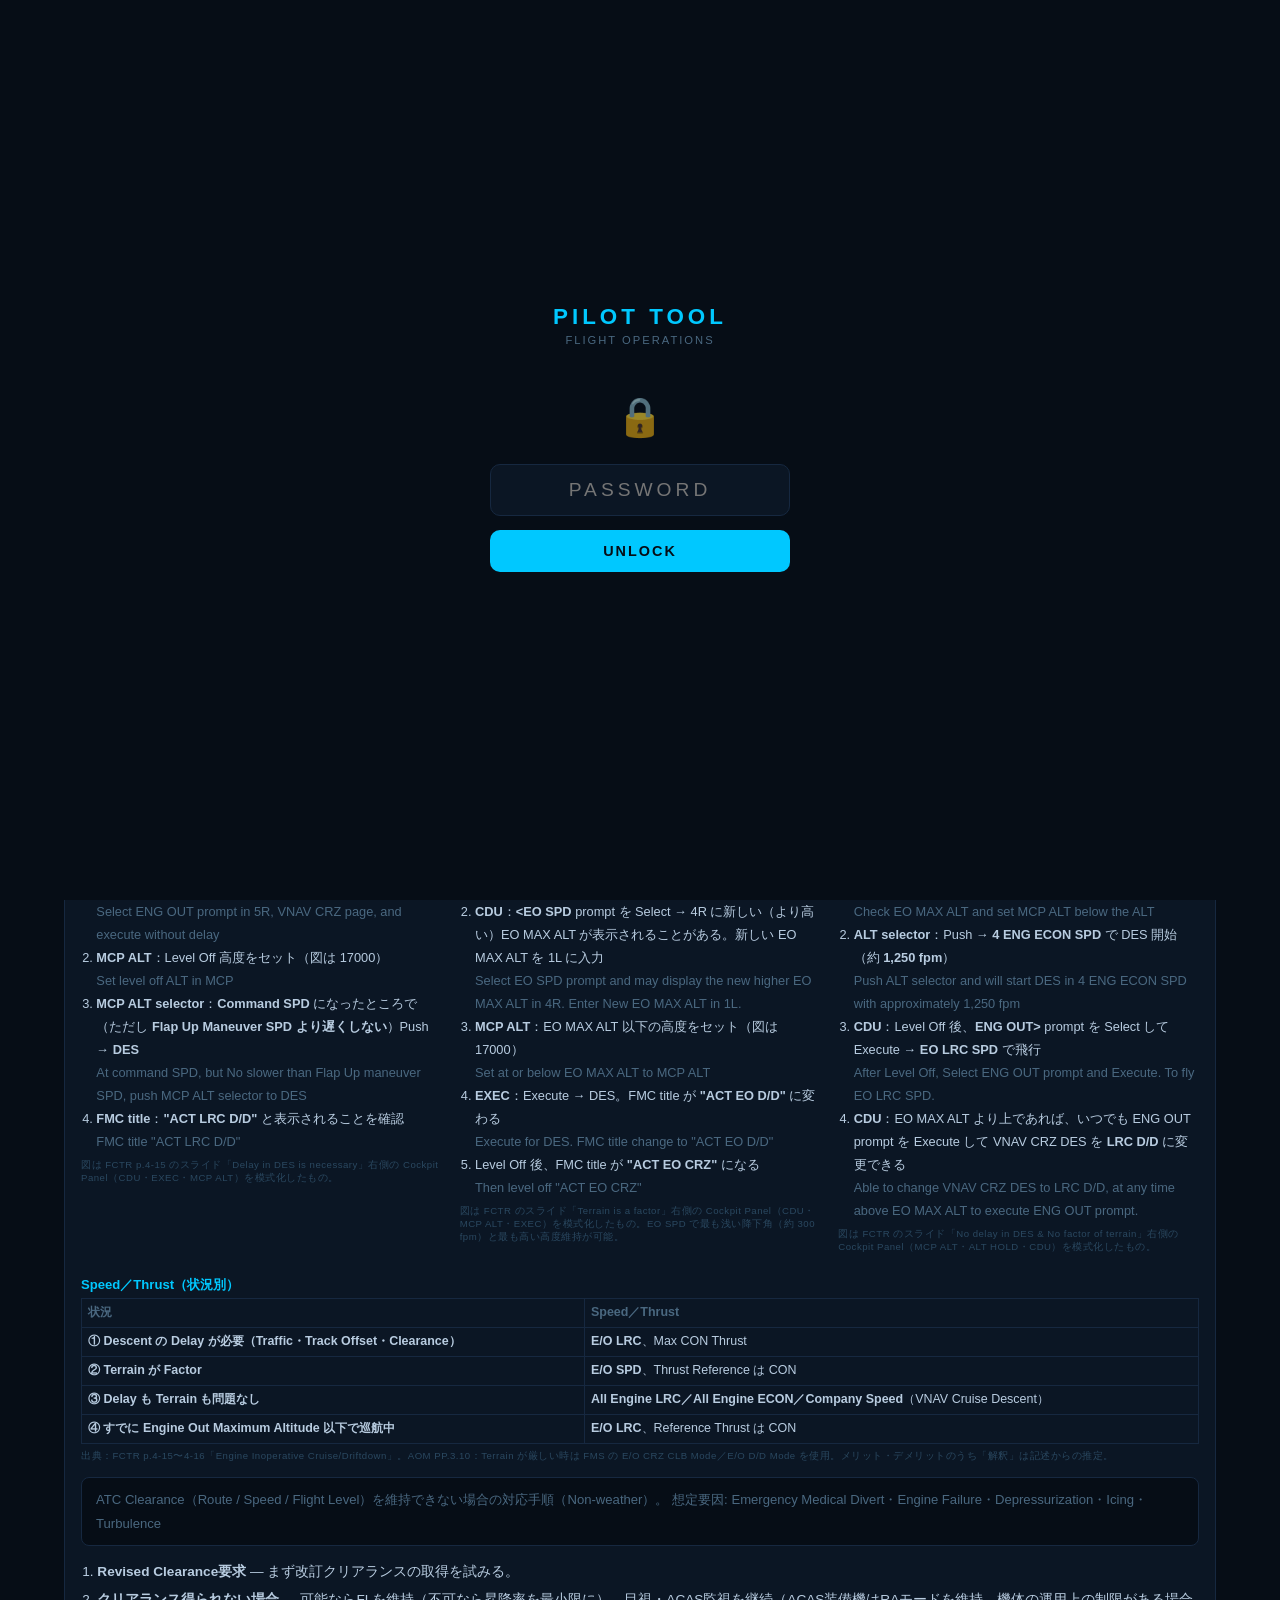
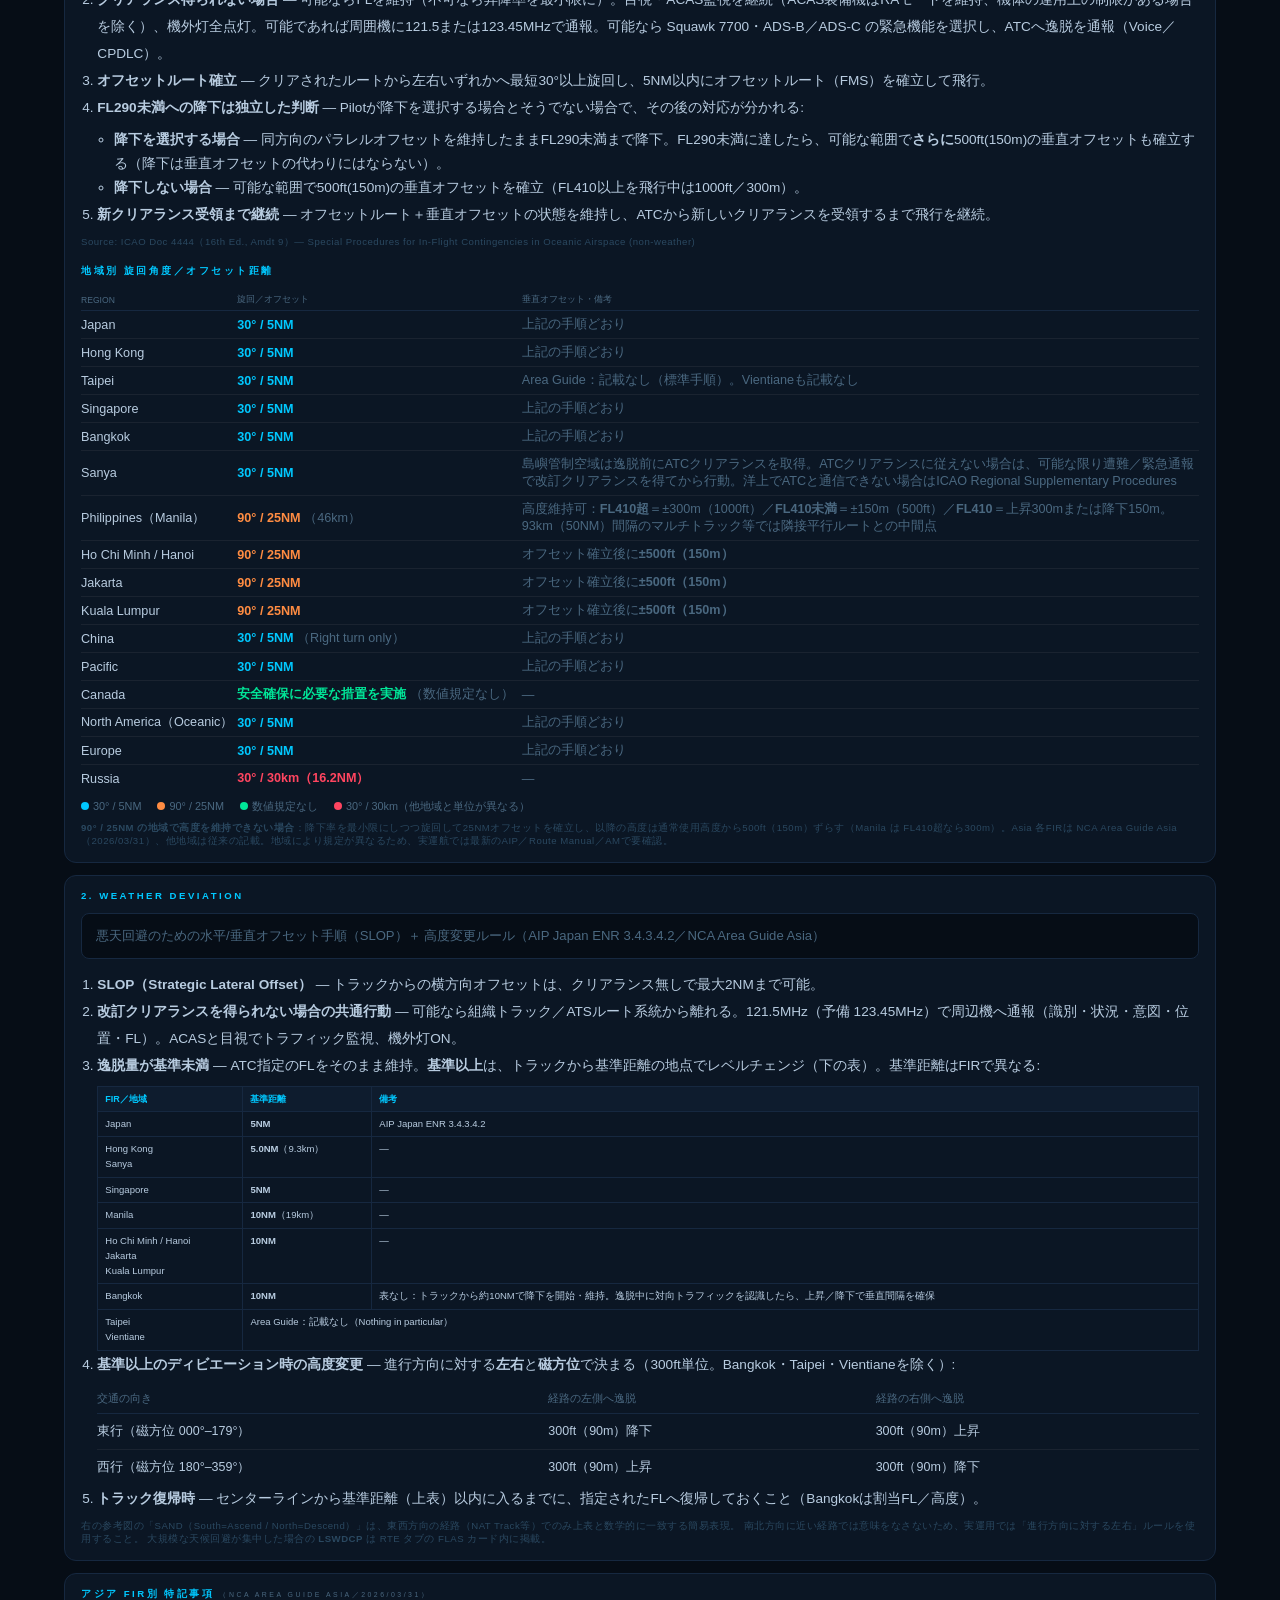
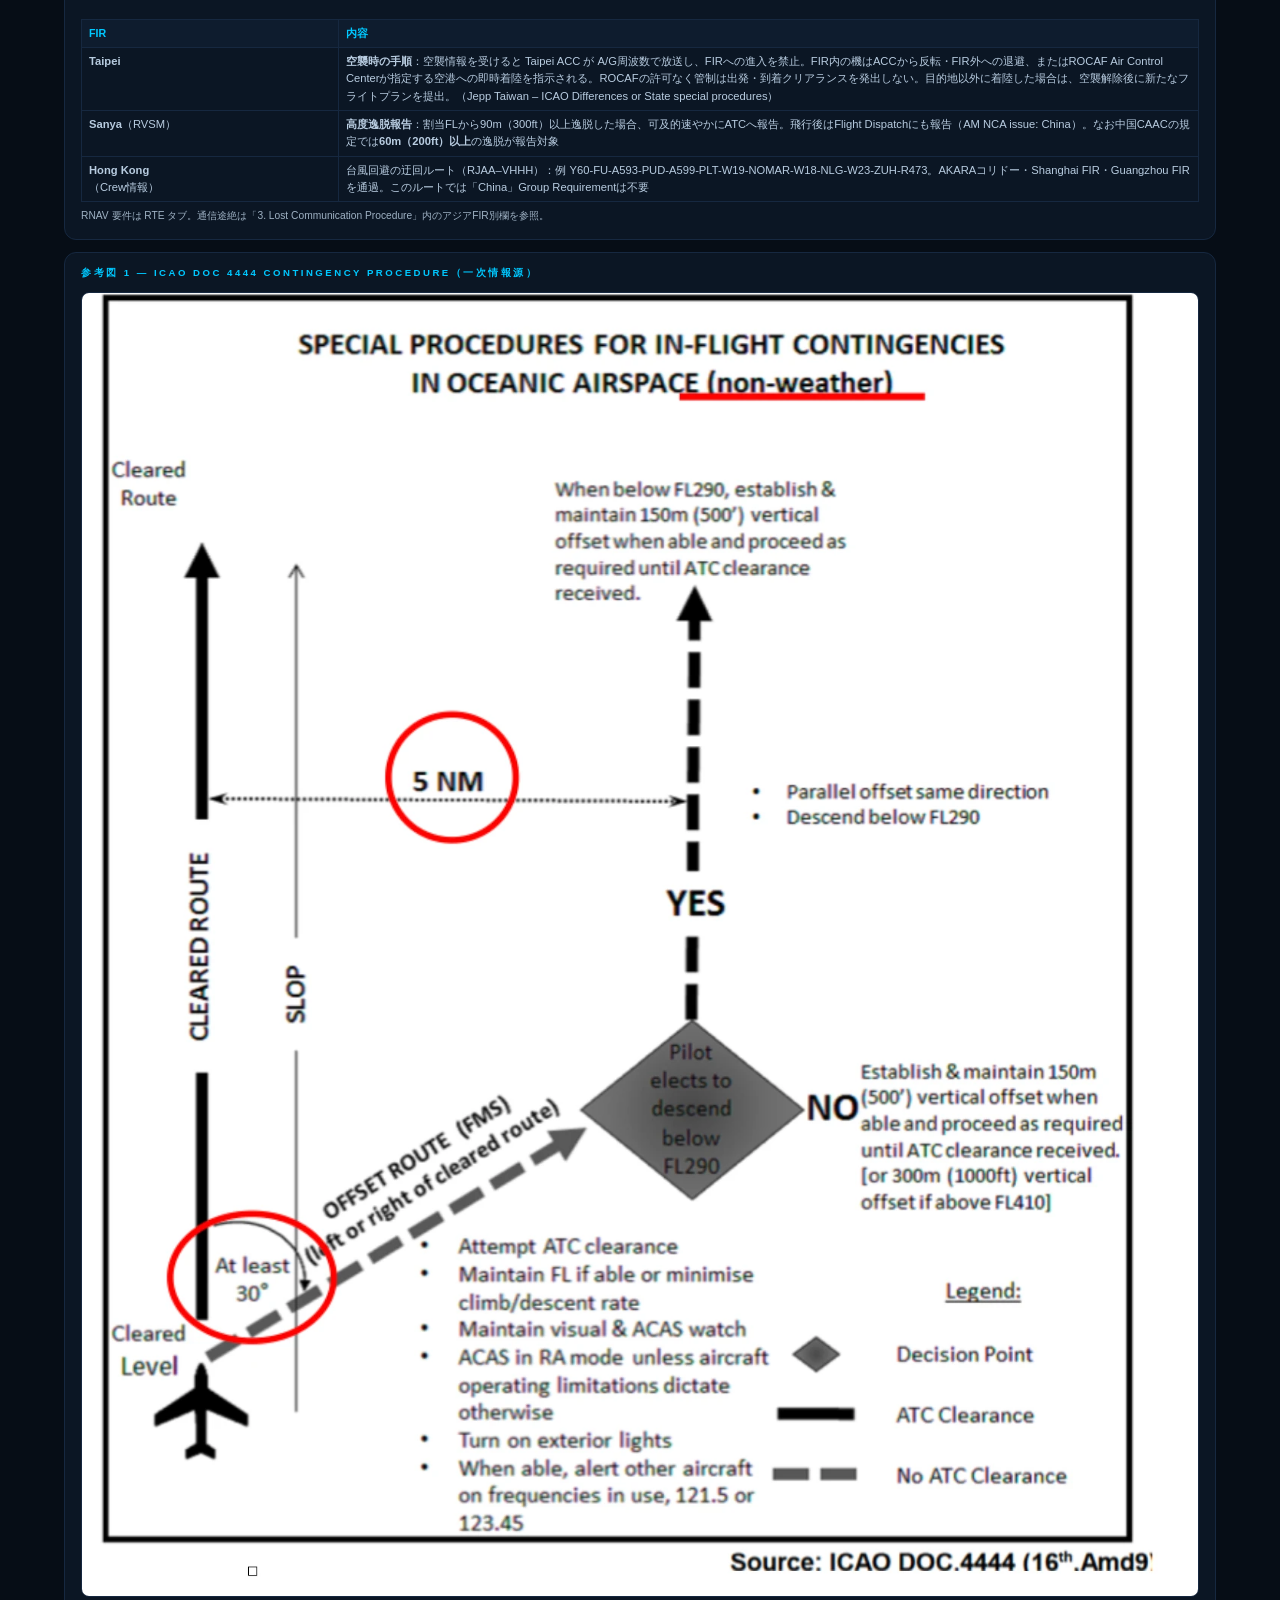
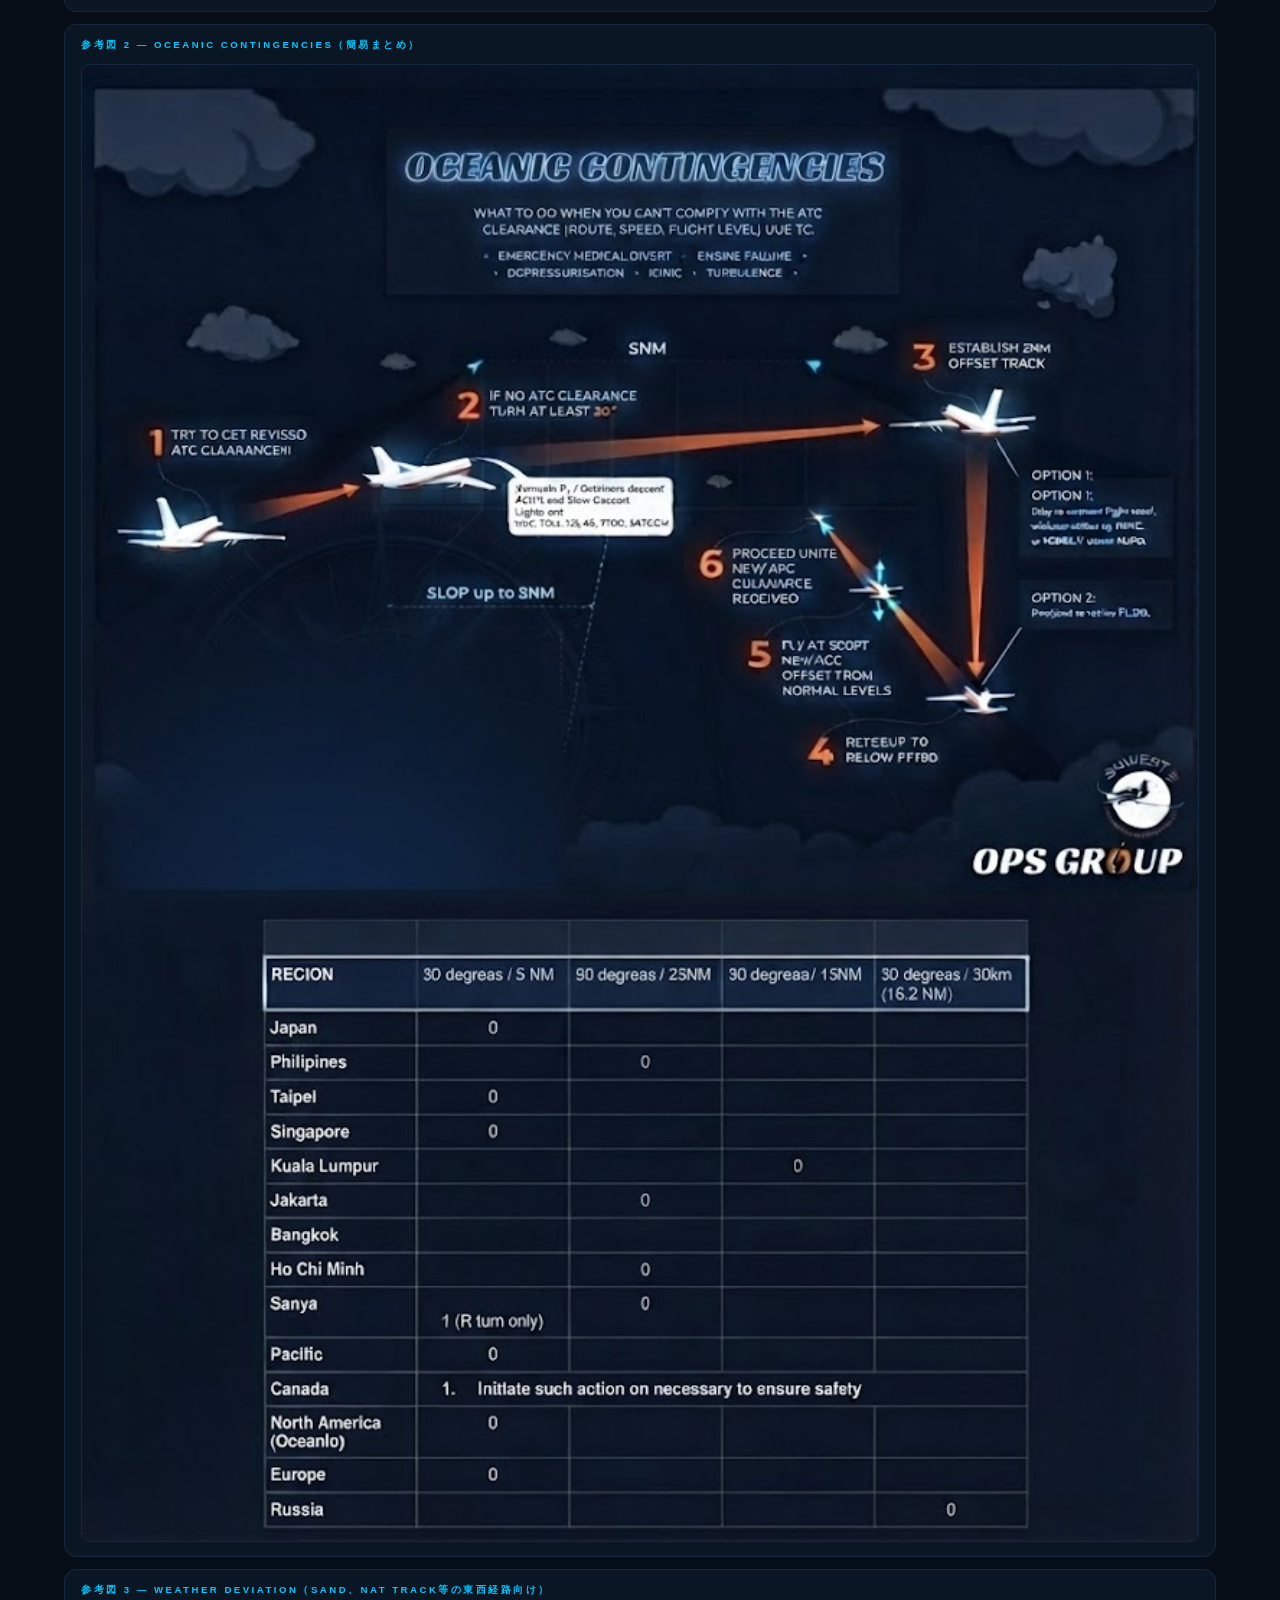
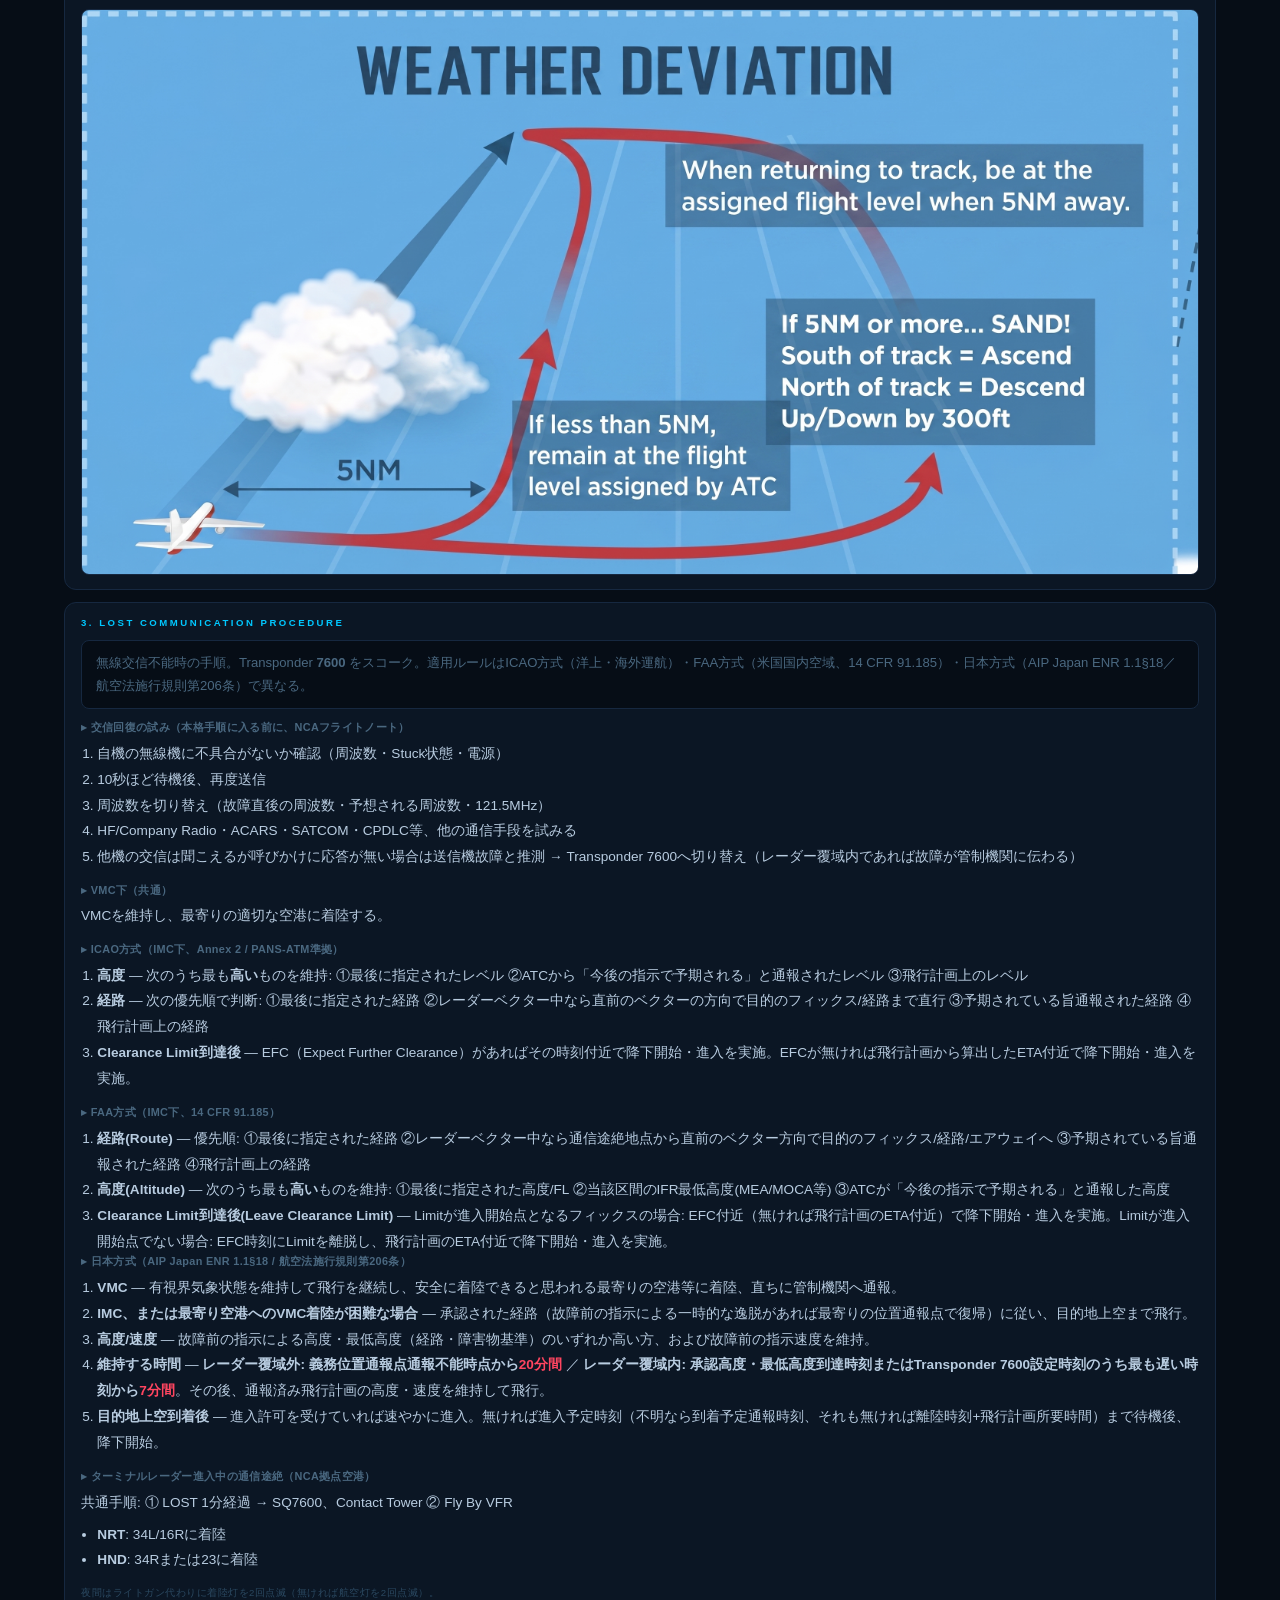
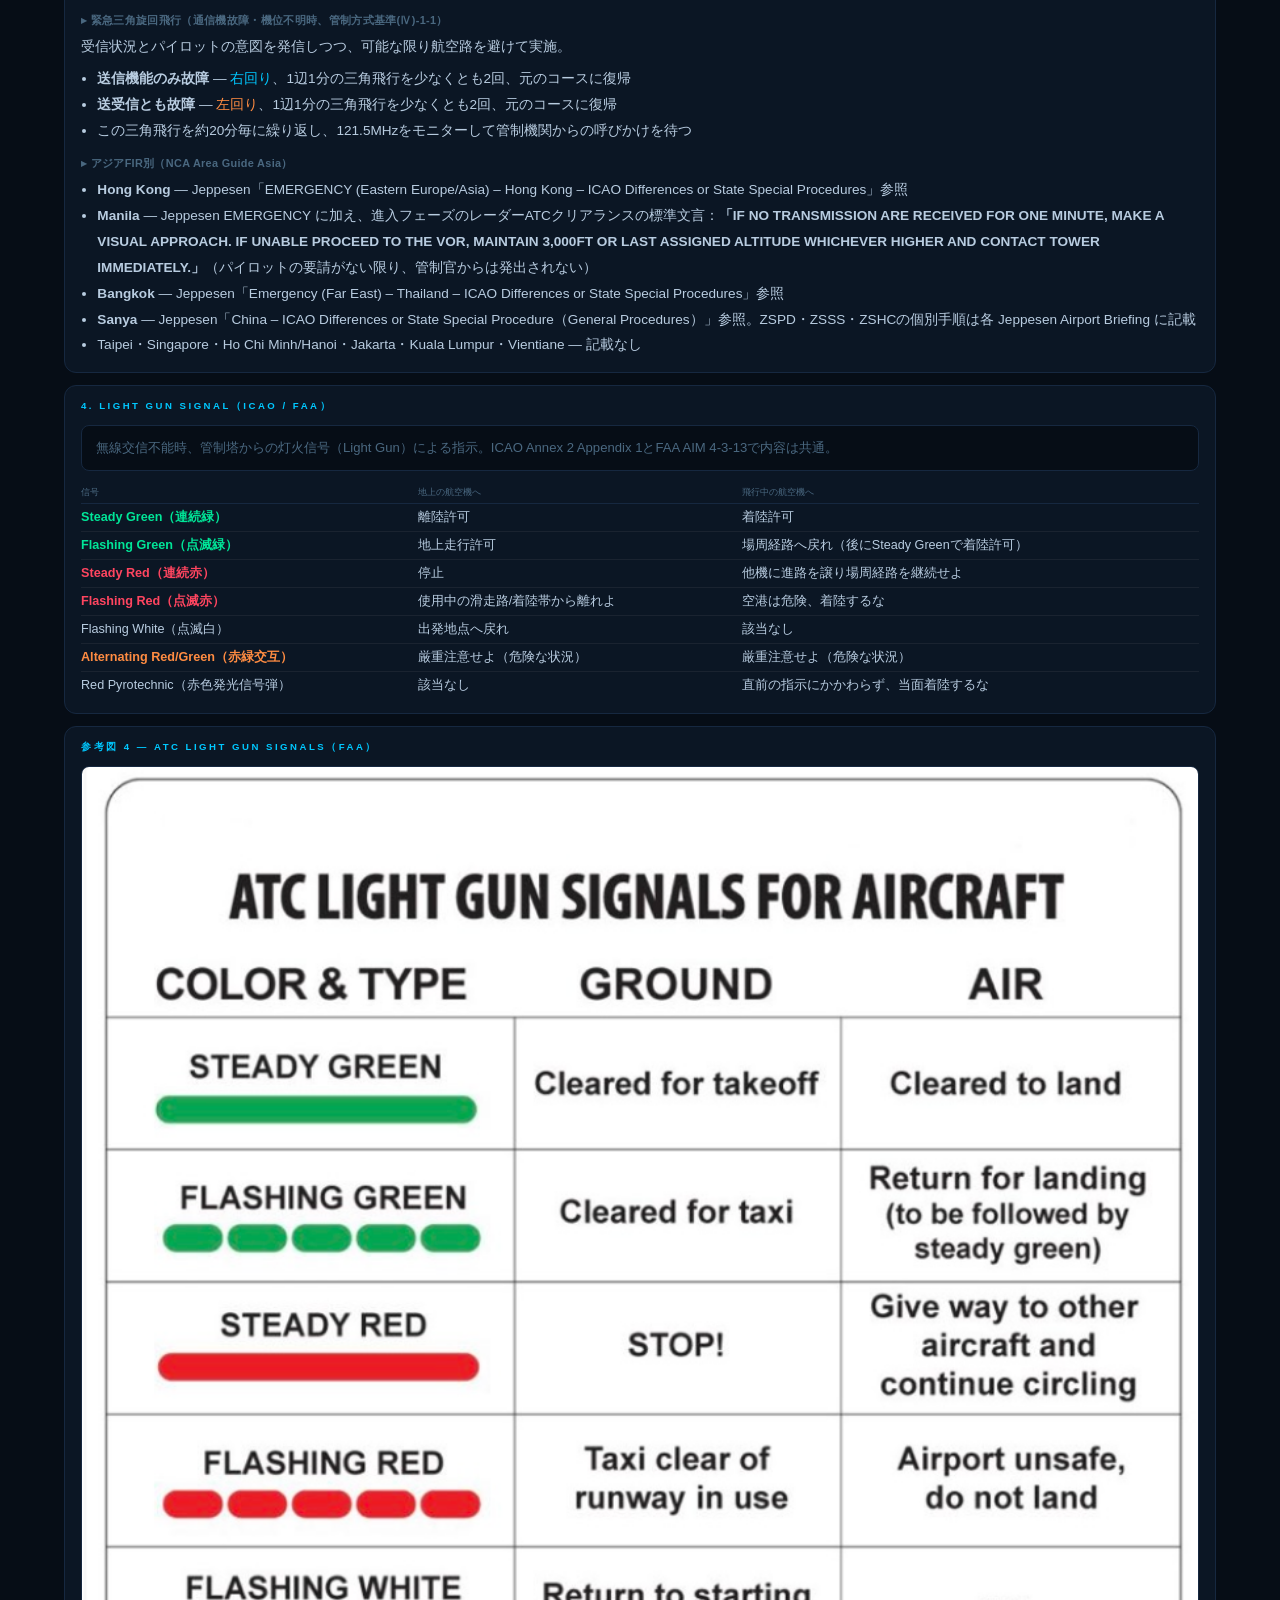
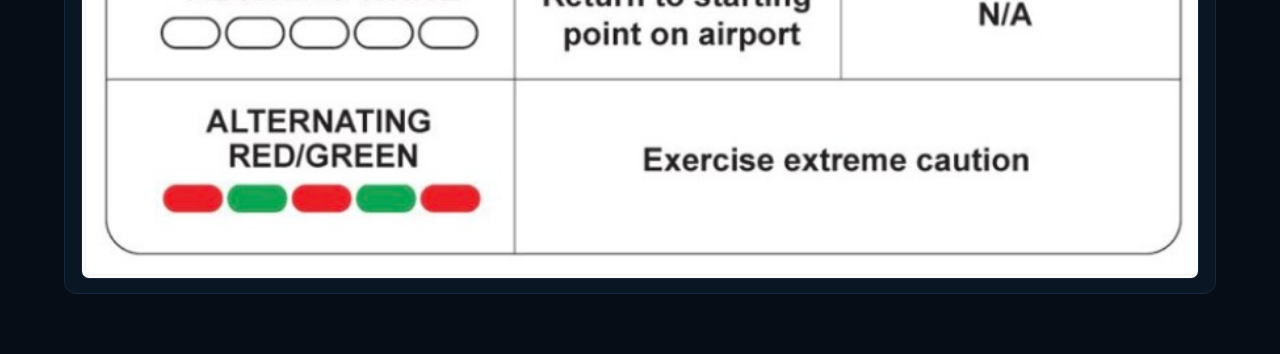
==== commit 690ad99b: "auto-deploy: 2026-11-08 08:28" ====
--- a/emer.html
+++ b/emer.html
@@ -30,8 +30,8 @@
 <div style="overflow-x:auto"><table style="border-collapse:collapse;font-size:0.78em;line-height:1.6;width:100%;min-width:660px"><tr><th style="padding:4px 6px;border:1px solid var(--border);vertical-align:top;text-align:left;color:var(--muted)">状況</th><th style="padding:4px 6px;border:1px solid var(--border);vertical-align:top;text-align:left;color:var(--muted)">操作</th><th style="padding:4px 6px;border:1px solid var(--border);vertical-align:top;text-align:left;color:var(--muted)">メリット</th><th style="padding:4px 6px;border:1px solid var(--border);vertical-align:top;text-align:left;color:var(--muted)">デメリット</th></tr><tr><td style="padding:4px 6px;border:1px solid var(--border);vertical-align:top;font-weight:700;">① Descent の Delay が必要（Traffic・Track Offset・Clearance）</td><td style="padding:4px 6px;border:1px solid var(--border);vertical-align:top;">1) VNAV CRZ ページ 5R の ENG OUT prompt を Select し、遅滞なく Execute<br>2) MCP に Level Off 高度をセット<br>3) Command SPD になったところで（Flap Up Maneuver SPD より遅くしない）MCP ALT selector を Push → DES<br>4) FMC title が "ACT LRC D/D" になることを確認</td><td style="padding:4px 6px;border:1px solid var(--border);vertical-align:top;">最も Fuel Efficient な Profile（FCTR）。Descent 前に Command Speed を下回るまで減速でき、Assigned Altitude での時間を稼げる</td><td style="padding:4px 6px;border:1px solid var(--border);vertical-align:top;">即時の Execute が必要。減速は Flaps Up Maneuver Speed より遅くしない。Speed が Command Speed を下回ると降下率が増える</td></tr><tr><td style="padding:4px 6px;border:1px solid var(--border);vertical-align:top;font-weight:700;">② Terrain が Factor</td><td style="padding:4px 6px;border:1px solid var(--border);vertical-align:top;">1) VNAV CRZ ページで ENG OUT prompt を Select<br>2) E/O SPD prompt を Select → 4R に新しい（より高い）EO MAX ALT が表示されることがある。新しい EO MAX ALT を 1L に入力<br>3) EO MAX ALT 以下の高度を MCP ALT にセット<br>4) Execute → DES。FMC title が "ACT EO D/D" に変わる<br>5) Level Off 後、FMC title が "ACT EO CRZ" になる</td><td style="padding:4px 6px;border:1px solid var(--border);vertical-align:top;">最も浅い（Shallow）Descent Profile。EO SPD で最も浅い降下角（約 300 fpm）と最も高い高度維持が可能。可能な限り高い Engine Out Altitude で Level Off（FCTR）</td><td style="padding:4px 6px;border:1px solid var(--border);vertical-align:top;">燃料効率の記載なし（①が「最も Fuel Efficient」との対比からの解釈）</td></tr><tr><td style="padding:4px 6px;border:1px solid var(--border);vertical-align:top;font-weight:700;">③ Delay も Terrain も問題なし</td><td style="padding:4px 6px;border:1px solid var(--border);vertical-align:top;">1) EO MAX ALT を確認し、それより低い高度を MCP ALT にセット<br>2) ALT selector を Push → 4 ENG ECON SPD で DES 開始（約 1,250 fpm）<br>3) Level Off 後、ENG OUT prompt を Select して Execute → EO LRC SPD で飛行<br>4) EO MAX ALT より上であれば、いつでも ENG OUT prompt を Execute して VNAV CRZ DES を LRC D/D に変更できる</td><td style="padding:4px 6px;border:1px solid var(--border);vertical-align:top;">Speed を状況に合わせて選べる</td><td style="padding:4px 6px;border:1px solid var(--border);vertical-align:top;">Engine Out 専用の Speed ではない（解釈）＝ MCT を即座に使用しない</td></tr><tr><td style="padding:4px 6px;border:1px solid var(--border);vertical-align:top;font-weight:700;">④ すでに Engine Out Maximum Altitude 以下で巡航中</td><td style="padding:4px 6px;border:1px solid var(--border);vertical-align:top;">Modified Engine Out ページに現在の巡航高度を入れて Execute</td><td style="padding:4px 6px;border:1px solid var(--border);vertical-align:top;">降下せず現在高度のまま E/O LRC に移行</td><td style="padding:4px 6px;border:1px solid var(--border);vertical-align:top;">MAX 以下の場合のみ</td></tr></table></div></details>
       <div style="display:grid;grid-template-columns:repeat(auto-fit,minmax(340px,1fr));gap:4px 18px;align-items:start"><div style="min-width:0"><div style="font-weight:700;font-size:0.82em;color:var(--accent);margin:12px 0 4px">① Descent の Delay が必要な場合の Cockpit Panel（FCTR p.4-15）</div>
 <div style="display:flex;flex-wrap:wrap;gap:14px;align-items:flex-start;margin-bottom:6px">
-<div style="flex:0 1 300px;min-width:200px"><svg viewBox="0 0 300 330" style="width:100%;max-width:300px;height:auto;display:block" xmlns="http://www.w3.org/2000/svg" role="img" aria-label="Cockpit Panel: CDU ENG OUT prompt, EXEC, MCP ALT 17000, ALT HOLD">
-<rect x="0" y="0" width="300" height="330" rx="6" fill="#b88a64"/>
+<div style="flex:0 1 300px;min-width:200px"><svg viewBox="0 0 300 400" style="width:100%;max-width:300px;height:auto;display:block" xmlns="http://www.w3.org/2000/svg" role="img" aria-label="Cockpit Panel: CDU ENG OUT prompt, EXEC, MCP ALT 17000, ALT HOLD"><rect width="300" height="400" rx="6" fill="#b88a64"/><g transform="translate(0,35)">
+
 <rect x="0" y="0" width="300" height="100" fill="#b88a64"/>
 <path d="M0 12 H255 Q290 12 290 60 L290 84 Q285 92 270 96 H0 Z" fill="#000"/>
 <text x="14" y="52" font-family="Menlo,monospace" font-size="22" font-weight="700" fill="#fff" letter-spacing="1">ENG OUT&gt;</text>
@@ -56,7 +56,7 @@
 <rect x="232" y="302" width="36" height="8" rx="2" fill="#222" stroke="#777"/>
 <rect x="8" y="278" width="40" height="46" rx="3" fill="#111"/>
 <text x="28" y="298" text-anchor="middle" font-family="Menlo,monospace" font-size="11" font-weight="700" fill="#ddd">S</text>
-</svg></div>
+</g></svg></div>
 <ol style="flex:1 1 220px;margin:0;padding-left:1.2em;font-size:0.8em;line-height:1.8">
 <li><b>CDU（5R）</b>：VNAV CRZ ページの <b>ENG OUT&gt;</b> prompt を Select し、<b>遅滞なく Execute</b>（EXEC）<br><span style="color:var(--muted)">Select ENG OUT prompt in 5R, VNAV CRZ page, and execute without delay</span></li>
 <li><b>MCP ALT</b>：Level Off 高度をセット（図は 17000）<br><span style="color:var(--muted)">Set level off ALT in MCP</span></li>
@@ -93,8 +93,8 @@
 <div class="hint" style="margin:0 0 10px">図は FCTR のスライド「Terrain is a factor」右側の Cockpit Panel（CDU・MCP ALT・EXEC）を模式化したもの。EO SPD で最も浅い降下角（約 300 fpm）と最も高い高度維持が可能。</div>
 </div><div style="min-width:0"><div style="font-weight:700;font-size:0.82em;color:var(--accent);margin:12px 0 4px">③ Delay も Terrain も問題なしの場合の Cockpit Panel（FCTR p.4-15〜4-16）</div>
 <div style="display:flex;flex-wrap:wrap;gap:14px;align-items:flex-start;margin-bottom:6px">
-<div style="flex:0 1 300px;min-width:200px"><svg viewBox="0 0 300 330" style="width:100%;max-width:300px;height:auto;display:block" xmlns="http://www.w3.org/2000/svg" role="img" aria-label="Cockpit Panel: MCP ALT 17000, ALT selector, ALT HOLD, ENG OUT">
-<rect width="300" height="330" rx="6" fill="#b88a64"/>
+<div style="flex:0 1 300px;min-width:200px"><svg viewBox="0 0 300 400" style="width:100%;max-width:300px;height:auto;display:block" xmlns="http://www.w3.org/2000/svg" role="img" aria-label="Cockpit Panel: MCP ALT 17000, ALT selector, ALT HOLD, ENG OUT"><rect width="300" height="400" rx="6" fill="#b88a64"/><g transform="translate(0,35)">
+
 <text x="150" y="18" text-anchor="middle" font-family="sans-serif" font-size="11" font-weight="700" fill="#e8d6c8" letter-spacing="1">ALT</text>
 <rect x="18" y="24" width="264" height="44" rx="3" fill="#555"/>
 <rect x="64" y="30" width="30" height="32" fill="#111"/><rect x="96" y="30" width="30" height="32" fill="#111"/><rect x="128" y="30" width="30" height="32" fill="#111"/><rect x="160" y="30" width="30" height="32" fill="#111"/><rect x="192" y="30" width="30" height="32" fill="#111"/>
@@ -104,7 +104,7 @@
 <rect x="8" y="92" width="40" height="46" rx="3" fill="#111"/><text x="28" y="112" text-anchor="middle" font-family="Menlo,monospace" font-size="11" font-weight="700" fill="#ddd">S</text>
 <path d="M0 190 H255 Q290 190 290 236 L290 258 Q285 266 270 270 H0 Z" fill="#000"/>
 <text x="14" y="228" font-family="Menlo,monospace" font-size="22" font-weight="700" fill="#fff" letter-spacing="1">ENG OUT&gt;</text><circle cx="26" cy="206" r="9" fill="#2a6b2a"/><text x="26" y="210" text-anchor="middle" font-size="11" font-weight="700" fill="#fff" font-family="sans-serif">3</text><circle cx="262" cy="206" r="9" fill="#2a6b2a"/><text x="262" y="210" text-anchor="middle" font-size="11" font-weight="700" fill="#fff" font-family="sans-serif">4</text>
-</svg></div>
+</g></svg></div>
 <ol style="flex:1 1 220px;margin:0;padding-left:1.2em;font-size:0.8em;line-height:1.8">
 <li><b>MCP ALT</b>：EO MAX ALT を確認し、それより低い高度をセット（図は 17000）<br><span style="color:var(--muted)">Check EO MAX ALT and set MCP ALT below the ALT</span></li>
 <li><b>ALT selector</b>：Push → <b>4 ENG ECON SPD</b> で DES 開始（約 <b>1,250 fpm</b>）<br><span style="color:var(--muted)">Push ALT selector and will start DES in 4 ENG ECON SPD with approximately 1,250 fpm</span></li>
--- a/ref.css
+++ b/ref.css
@@ -1058,3 +1058,6 @@
 .taxi-dir-in{color:var(--green);background:rgba(0,230,152,0.1);border-color:var(--green)}
 .taxi-dir-out{color:var(--warn);background:rgba(255,140,66,0.1);border-color:var(--warn)}
 
+
+.ico { width:1em; height:1em; vertical-align:-0.15em; margin-right:.35em; fill:none; stroke:currentColor; stroke-width:2; stroke-linecap:round; stroke-linejoin:round; flex:none; }
+.theme-btn .ico { margin:0; width:1.15em; height:1.15em; }
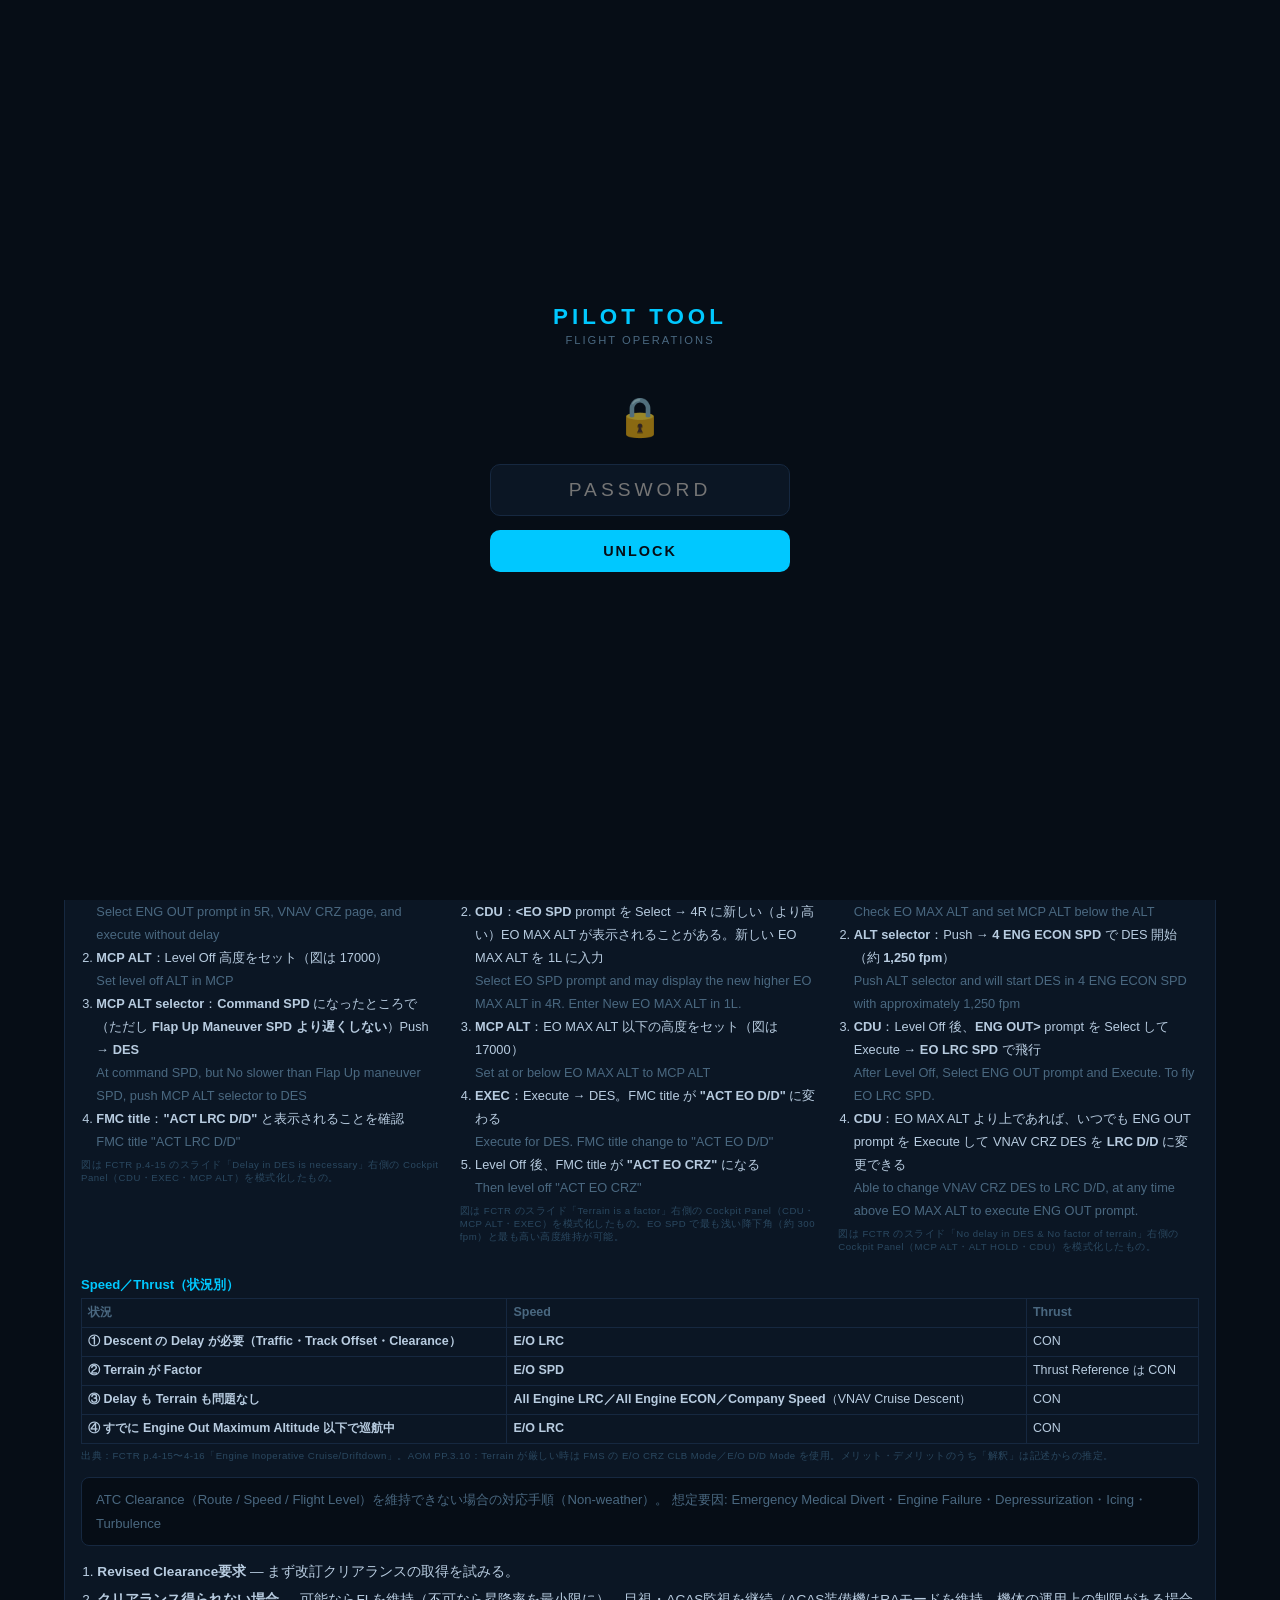
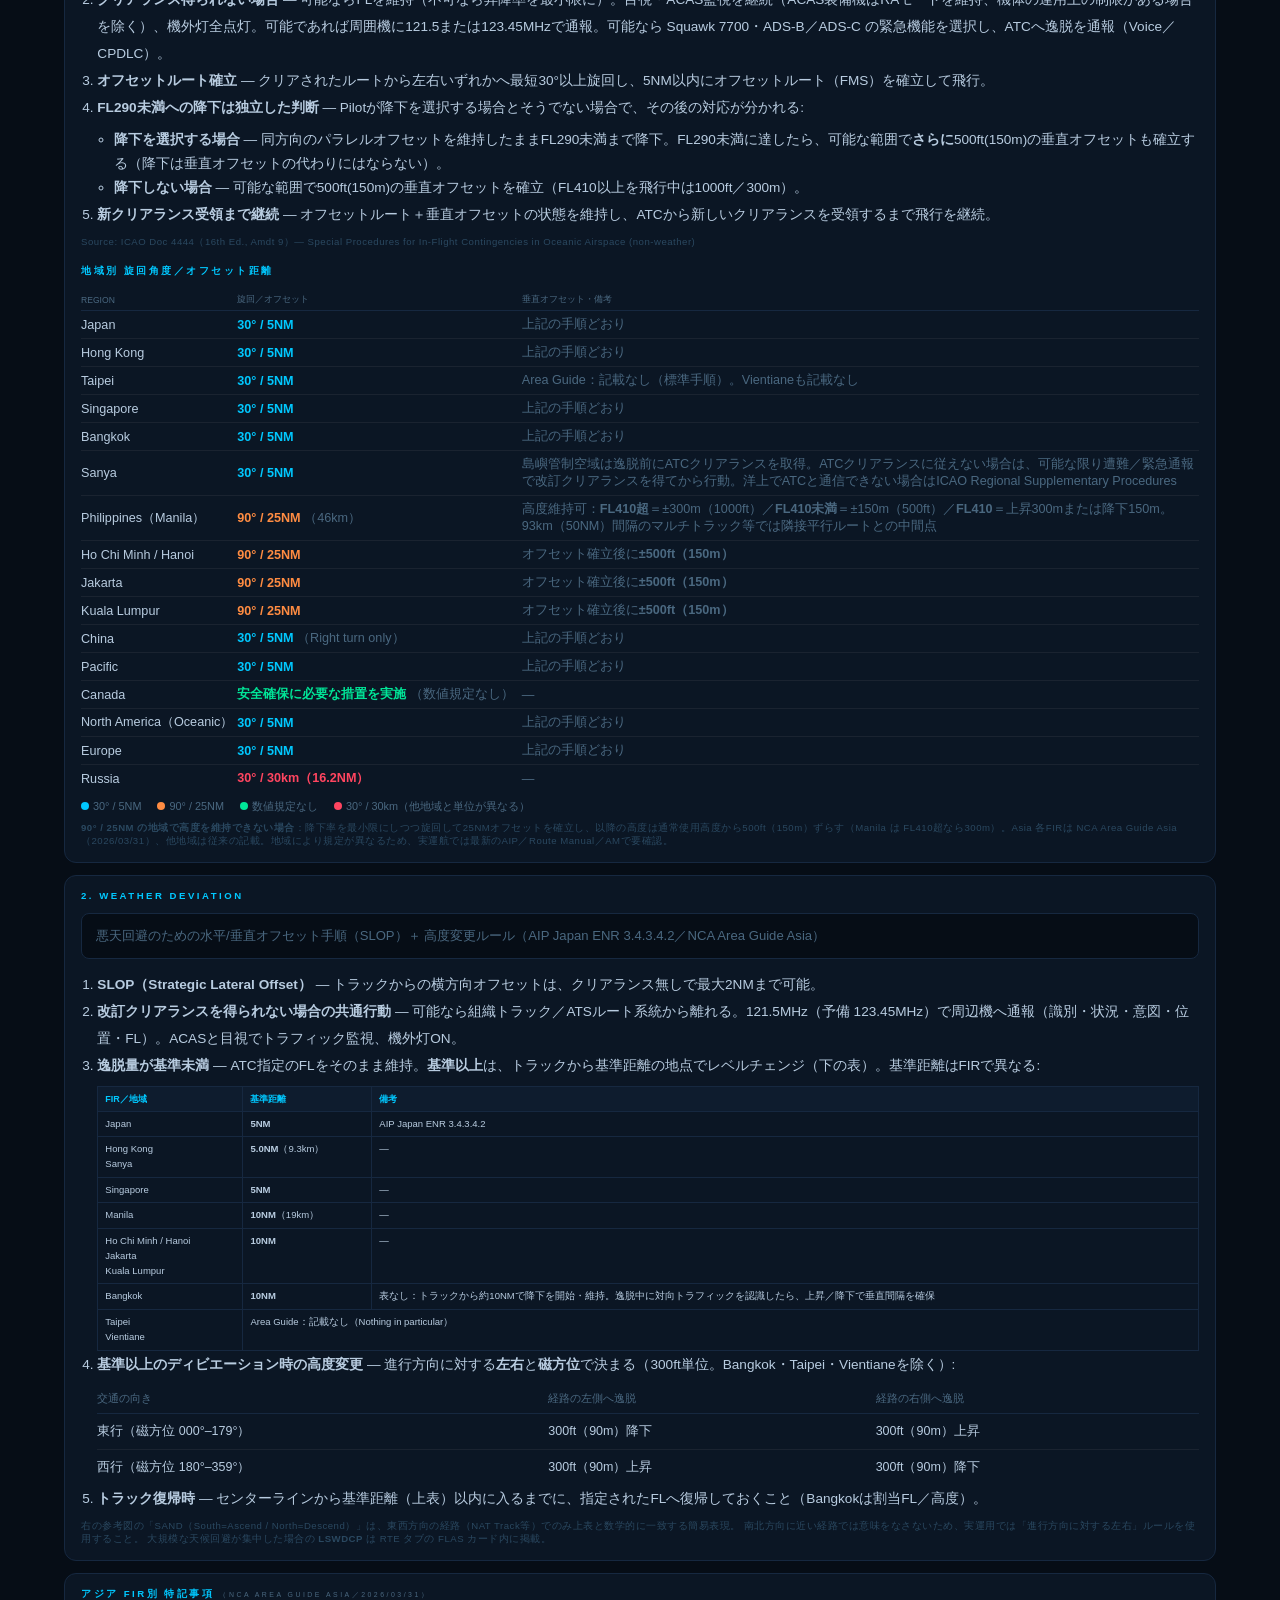
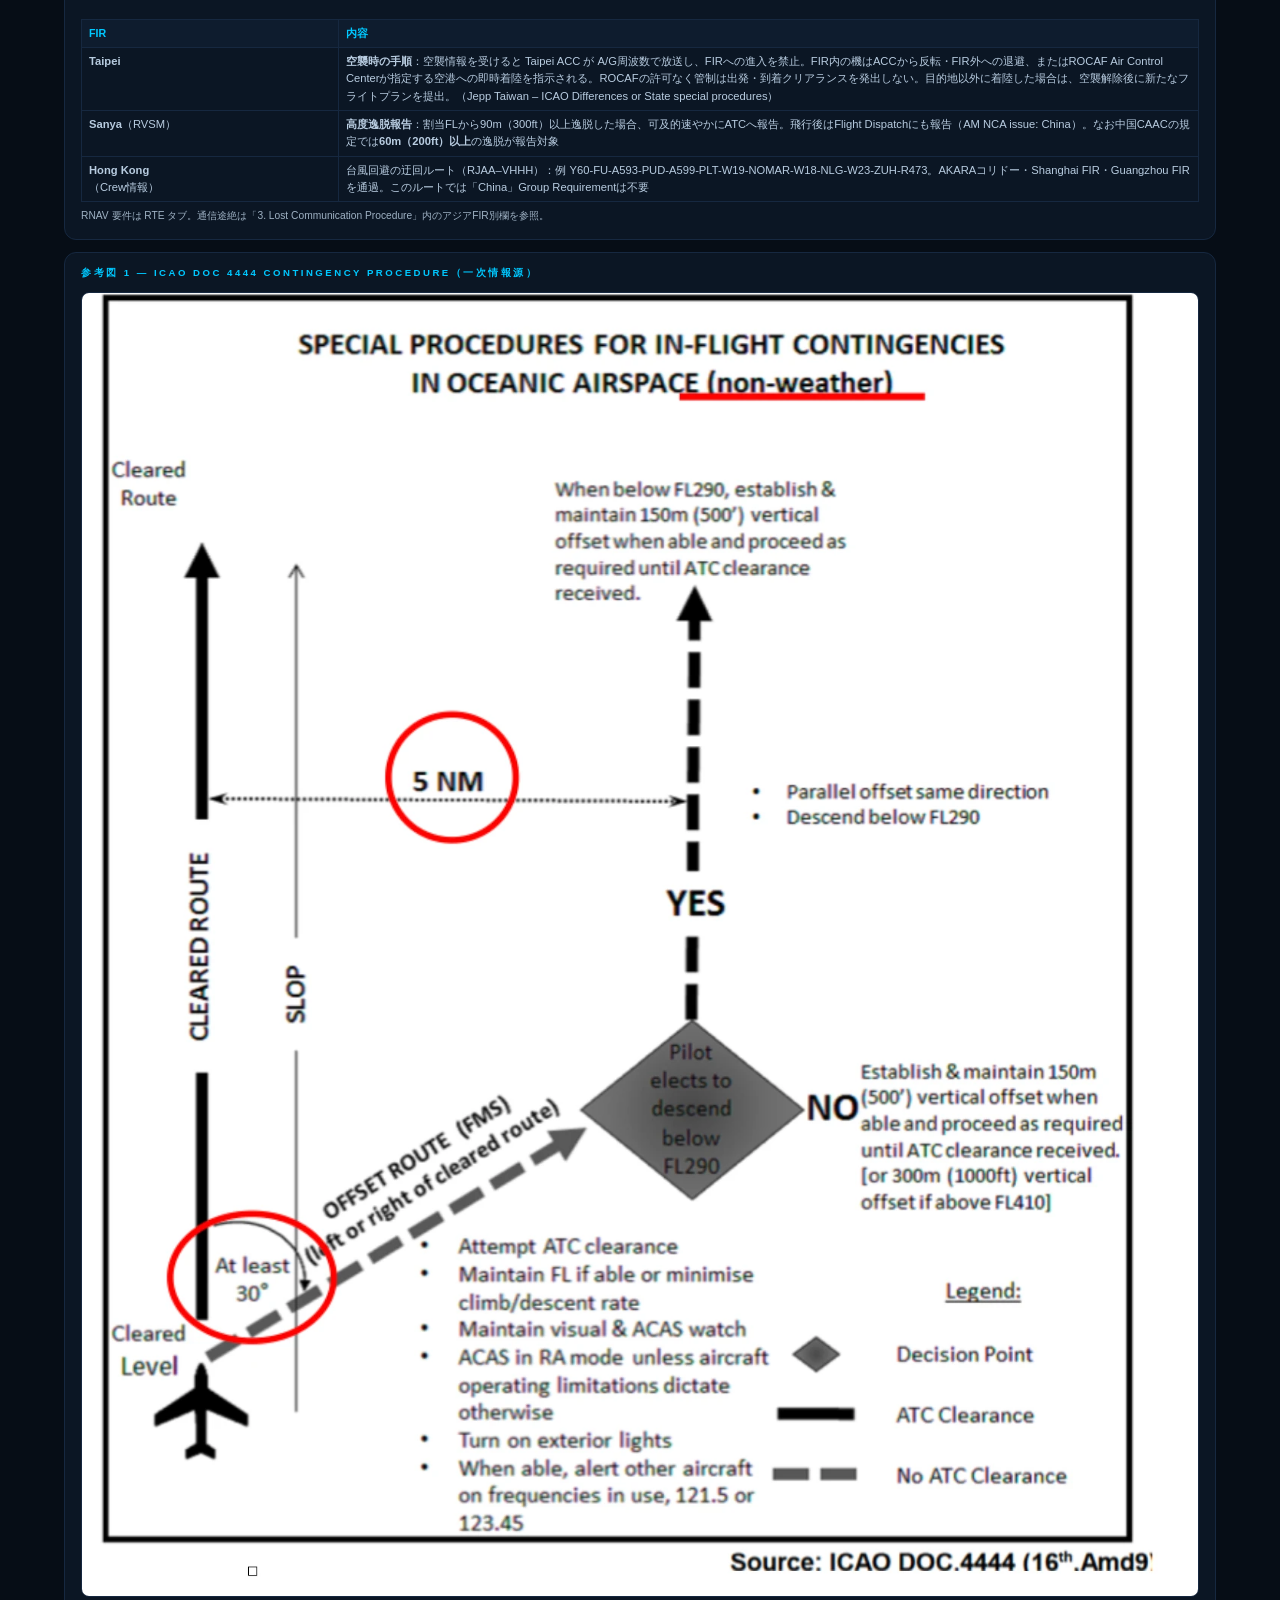
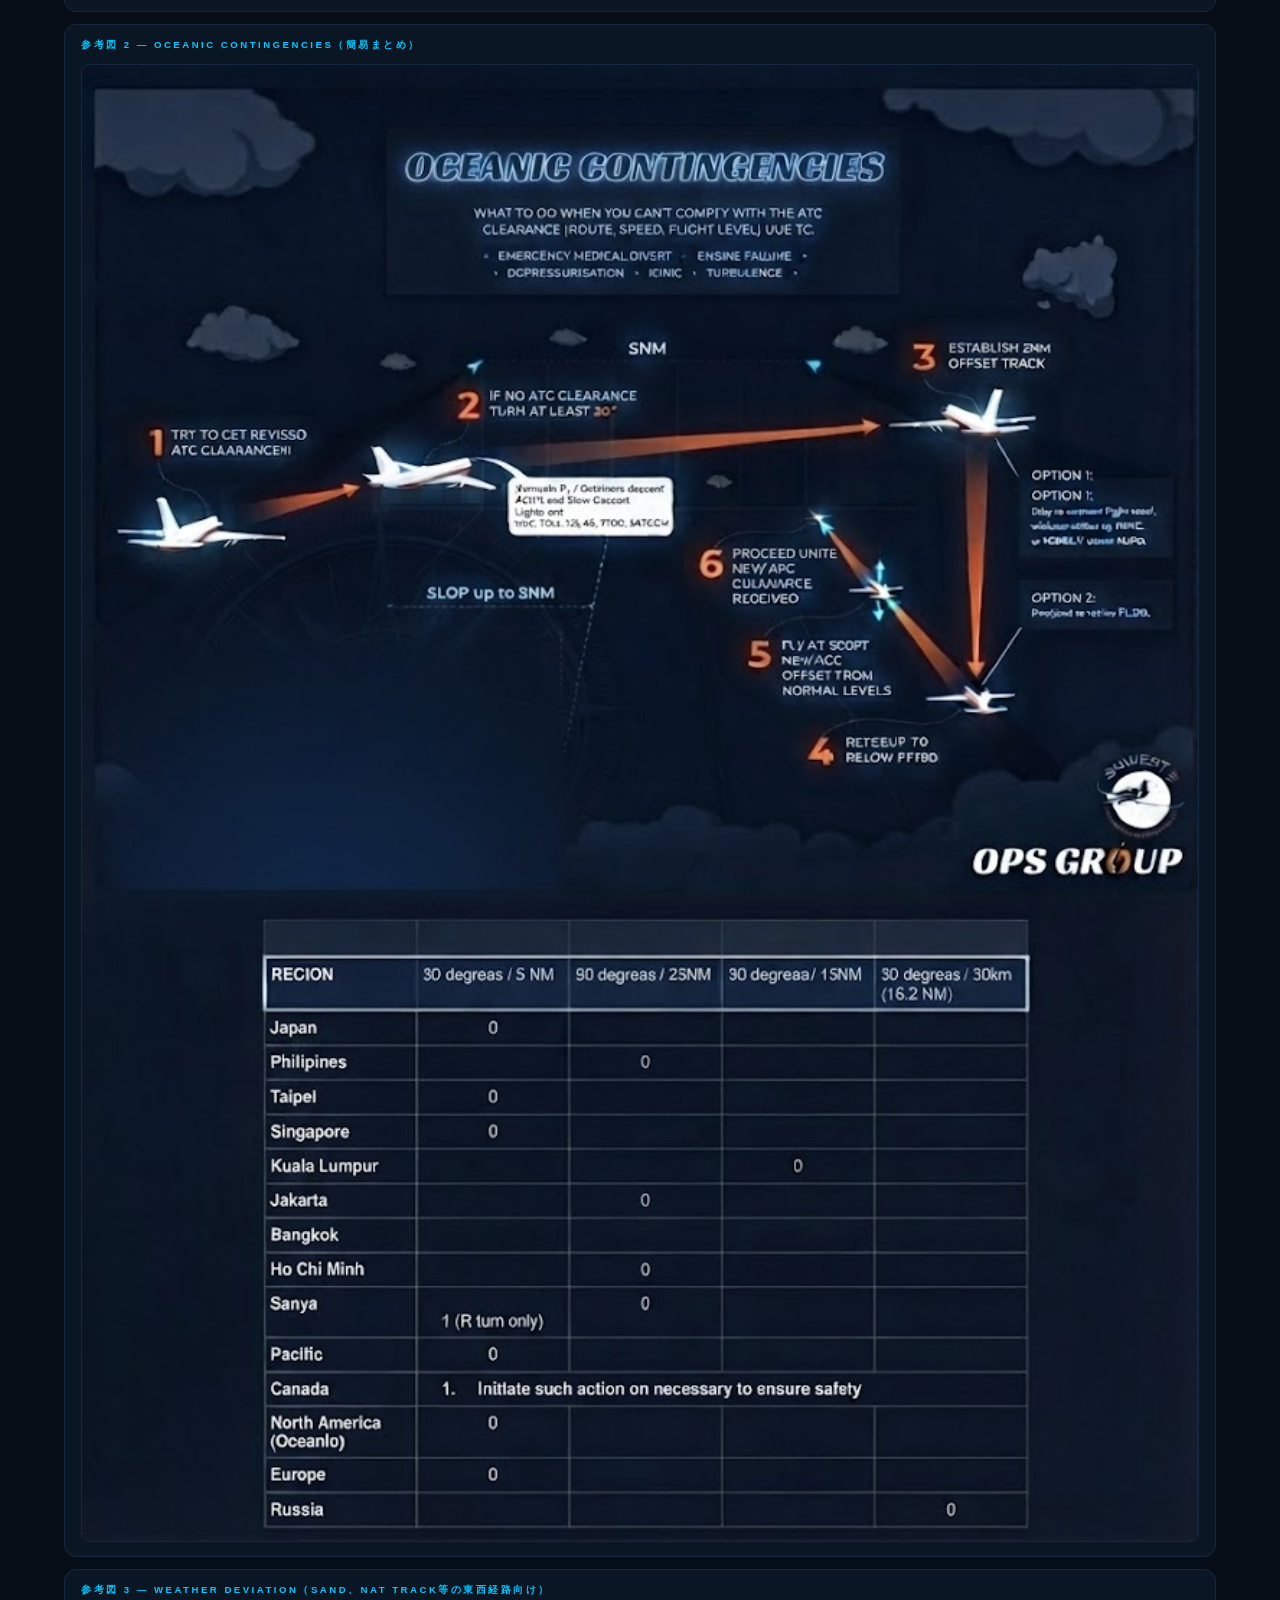
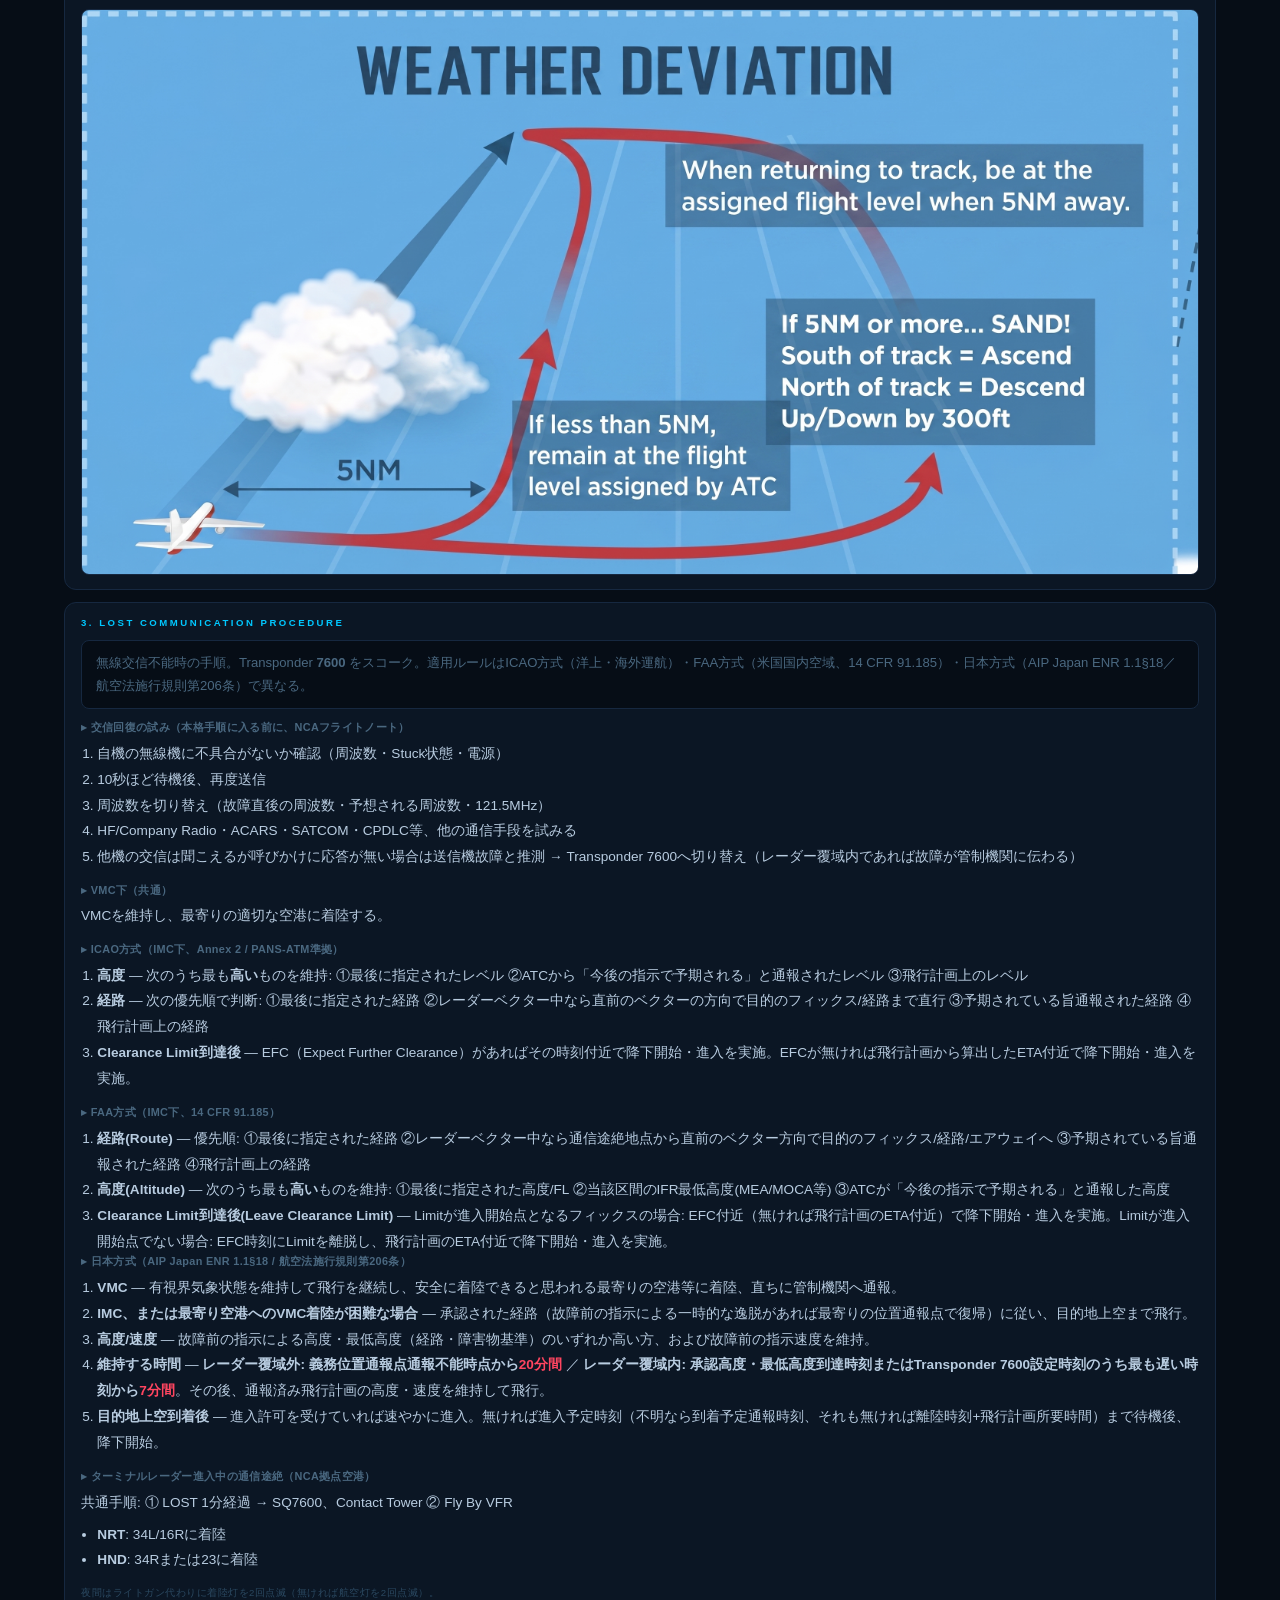
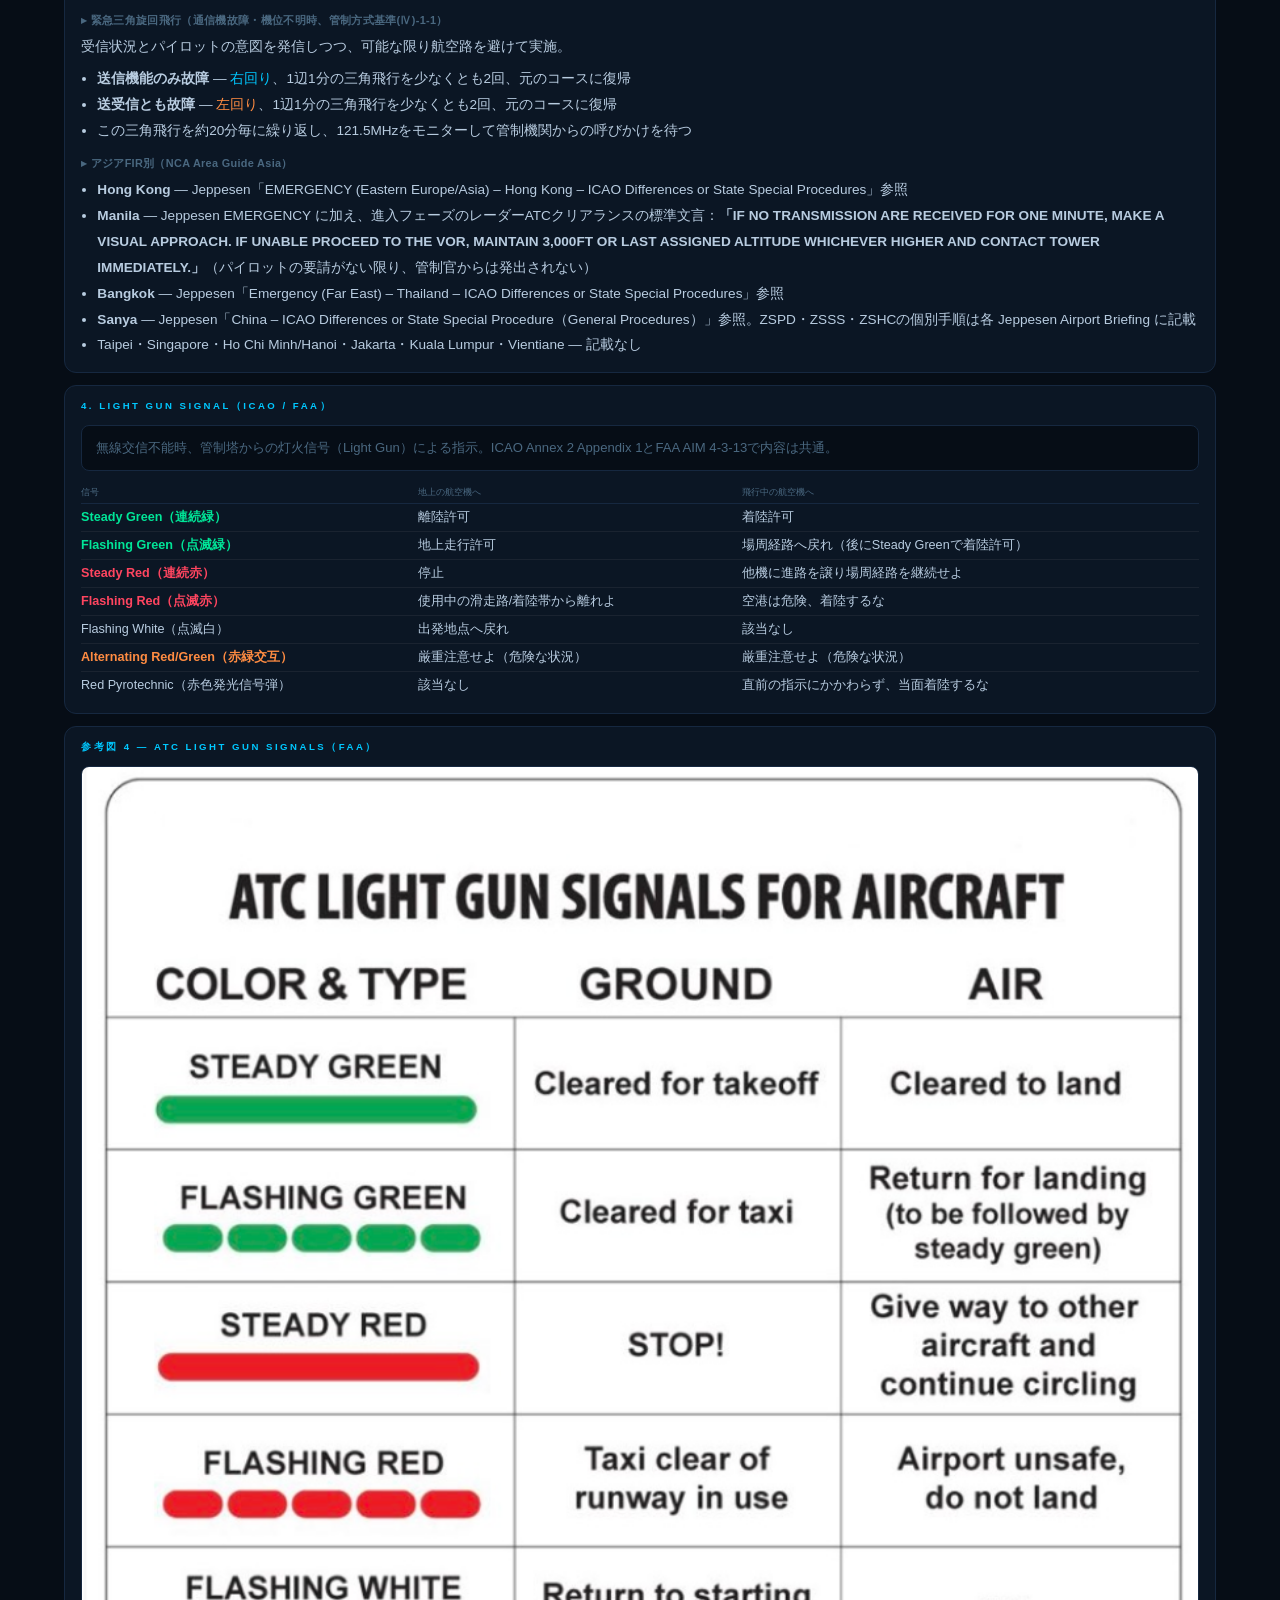
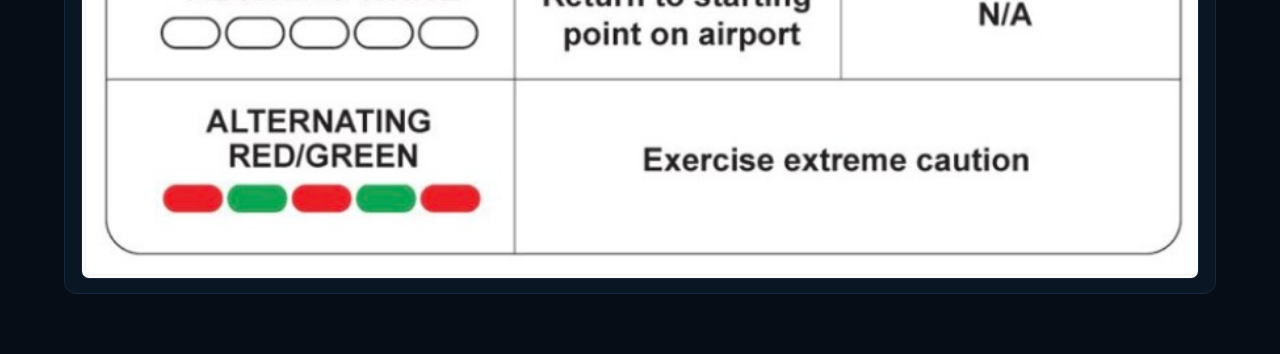
==== commit 8985a9eb: "auto-deploy: 2026-11-08 08:31" ====
--- a/emer.html
+++ b/emer.html
@@ -113,7 +113,7 @@
 </ol></div>
 <div class="hint" style="margin:0 0 10px">図は FCTR のスライド「No delay in DES &amp; No factor of terrain」右側の Cockpit Panel（MCP ALT・ALT HOLD・CDU）を模式化したもの。</div>
 </div></div>
-<div style="font-weight:700;font-size:0.82em;color:var(--accent);margin:12px 0 4px">Speed／Thrust（状況別）</div><div style="overflow-x:auto"><table style="border-collapse:collapse;font-size:0.78em;line-height:1.6;width:100%;min-width:420px"><tr><th style="padding:4px 6px;border:1px solid var(--border);vertical-align:top;text-align:left;color:var(--muted)">状況</th><th style="padding:4px 6px;border:1px solid var(--border);vertical-align:top;text-align:left;color:var(--muted)">Speed／Thrust</th></tr><tr><td style="padding:4px 6px;border:1px solid var(--border);vertical-align:top;font-weight:700;">① Descent の Delay が必要（Traffic・Track Offset・Clearance）</td><td style="padding:4px 6px;border:1px solid var(--border);vertical-align:top;"><b>E/O LRC</b>、Max CON Thrust</td></tr><tr><td style="padding:4px 6px;border:1px solid var(--border);vertical-align:top;font-weight:700;">② Terrain が Factor</td><td style="padding:4px 6px;border:1px solid var(--border);vertical-align:top;"><b>E/O SPD</b>、Thrust Reference は CON</td></tr><tr><td style="padding:4px 6px;border:1px solid var(--border);vertical-align:top;font-weight:700;">③ Delay も Terrain も問題なし</td><td style="padding:4px 6px;border:1px solid var(--border);vertical-align:top;"><b>All Engine LRC／All Engine ECON／Company Speed</b>（VNAV Cruise Descent）</td></tr><tr><td style="padding:4px 6px;border:1px solid var(--border);vertical-align:top;font-weight:700;">④ すでに Engine Out Maximum Altitude 以下で巡航中</td><td style="padding:4px 6px;border:1px solid var(--border);vertical-align:top;"><b>E/O LRC</b>、Reference Thrust は CON</td></tr></table></div>
+<div style="font-weight:700;font-size:0.82em;color:var(--accent);margin:12px 0 4px">Speed／Thrust（状況別）</div><div style="overflow-x:auto"><table style="border-collapse:collapse;font-size:0.78em;line-height:1.6;width:100%;min-width:420px"><tr><th style="padding:4px 6px;border:1px solid var(--border);vertical-align:top;text-align:left;color:var(--muted)">状況</th><th style="padding:4px 6px;border:1px solid var(--border);vertical-align:top;text-align:left;color:var(--muted)">Speed</th><th style="padding:4px 6px;border:1px solid var(--border);vertical-align:top;text-align:left;color:var(--muted)">Thrust</th></tr><tr><td style="padding:4px 6px;border:1px solid var(--border);vertical-align:top;font-weight:700;">① Descent の Delay が必要（Traffic・Track Offset・Clearance）</td><td style="padding:4px 6px;border:1px solid var(--border);vertical-align:top;"><b>E/O LRC</b></td><td style="padding:4px 6px;border:1px solid var(--border);vertical-align:top;">CON</td></tr><tr><td style="padding:4px 6px;border:1px solid var(--border);vertical-align:top;font-weight:700;">② Terrain が Factor</td><td style="padding:4px 6px;border:1px solid var(--border);vertical-align:top;"><b>E/O SPD</b></td><td style="padding:4px 6px;border:1px solid var(--border);vertical-align:top;">Thrust Reference は CON</td></tr><tr><td style="padding:4px 6px;border:1px solid var(--border);vertical-align:top;font-weight:700;">③ Delay も Terrain も問題なし</td><td style="padding:4px 6px;border:1px solid var(--border);vertical-align:top;"><b>All Engine LRC／All Engine ECON／Company Speed</b>（VNAV Cruise Descent）</td><td style="padding:4px 6px;border:1px solid var(--border);vertical-align:top;">CON</td></tr><tr><td style="padding:4px 6px;border:1px solid var(--border);vertical-align:top;font-weight:700;">④ すでに Engine Out Maximum Altitude 以下で巡航中</td><td style="padding:4px 6px;border:1px solid var(--border);vertical-align:top;"><b>E/O LRC</b></td><td style="padding:4px 6px;border:1px solid var(--border);vertical-align:top;">CON</td></tr></table></div>
       <div class="hint" style="margin:6px 0 14px">出典：FCTR p.4-15〜4-16「Engine Inoperative Cruise/Driftdown」。AOM PP.3.10：Terrain が厳しい時は FMS の E/O CRZ CLB Mode／E/O D/D Mode を使用。メリット・デメリットのうち「解釈」は記述からの推定。</div>
       <div class="formula-box" style="margin-bottom:12px">
         ATC Clearance（Route / Speed / Flight Level）を維持できない場合の対応手順（Non-weather）。
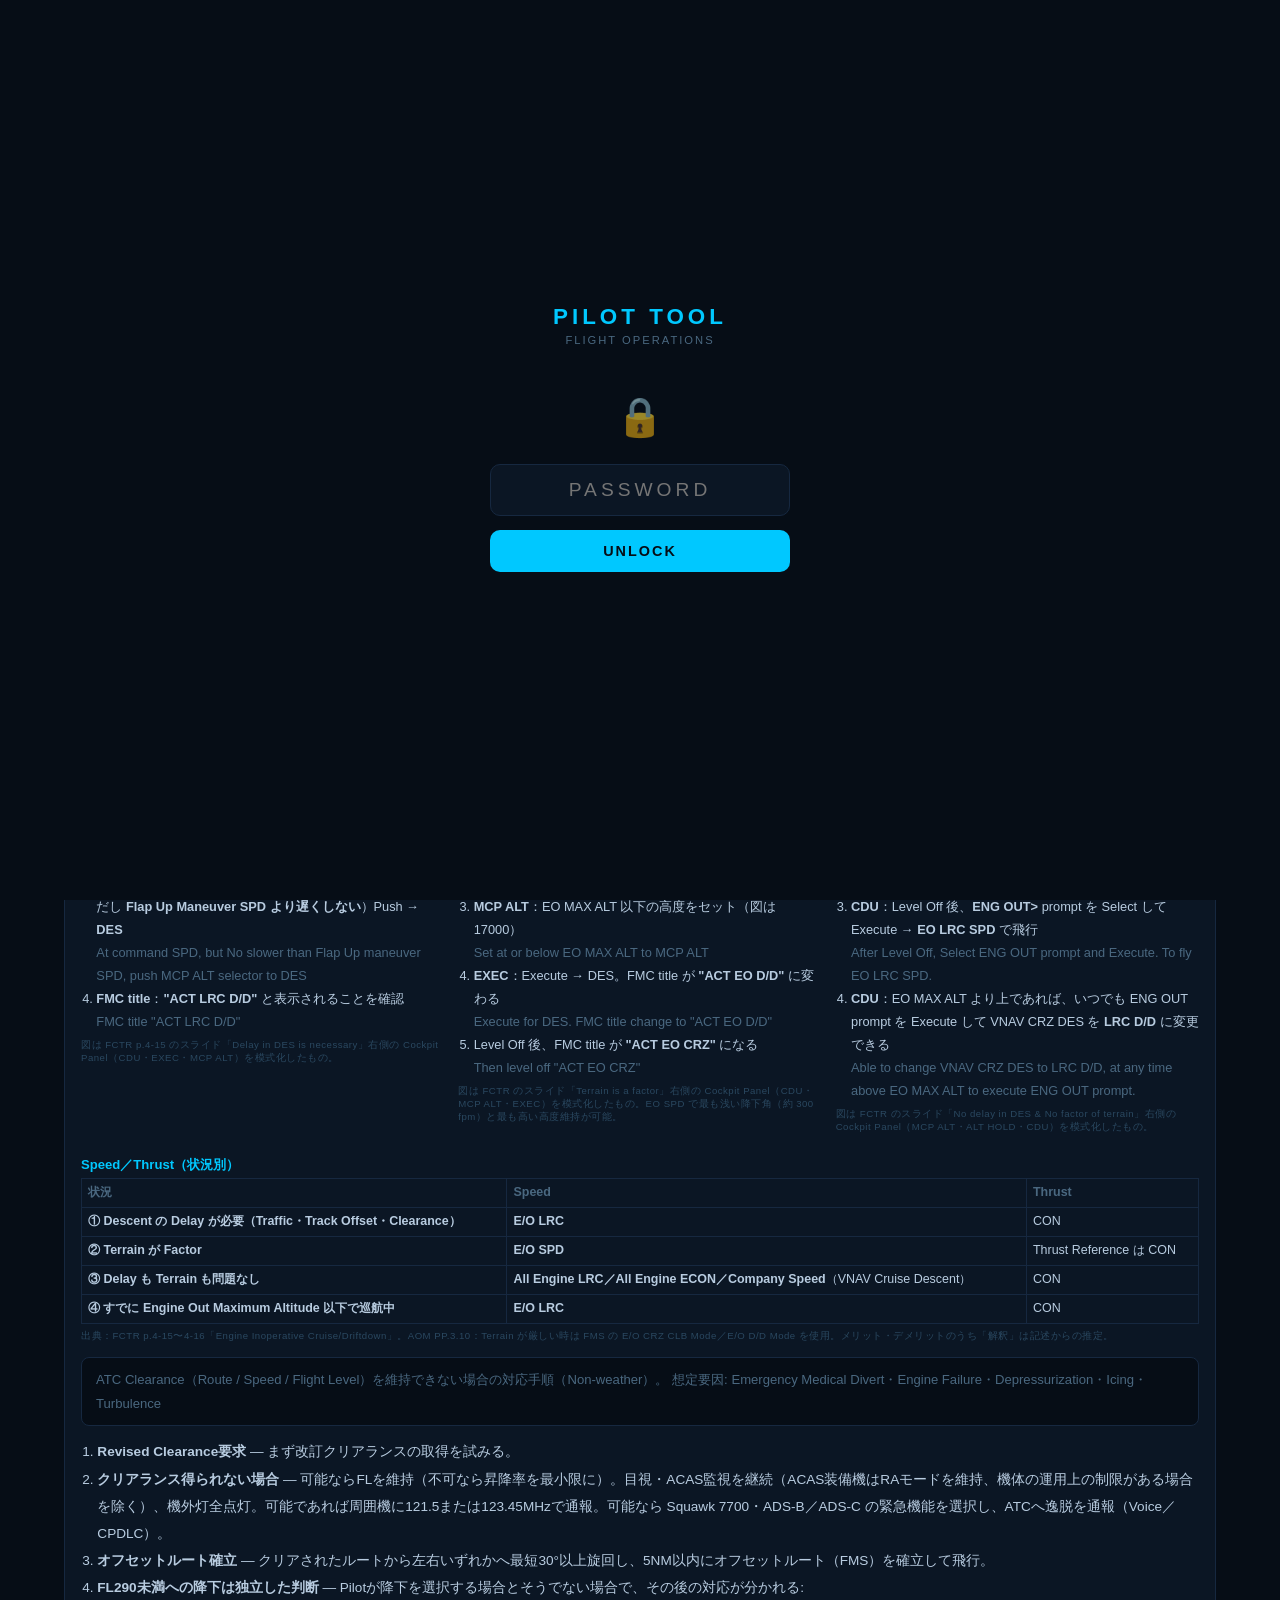
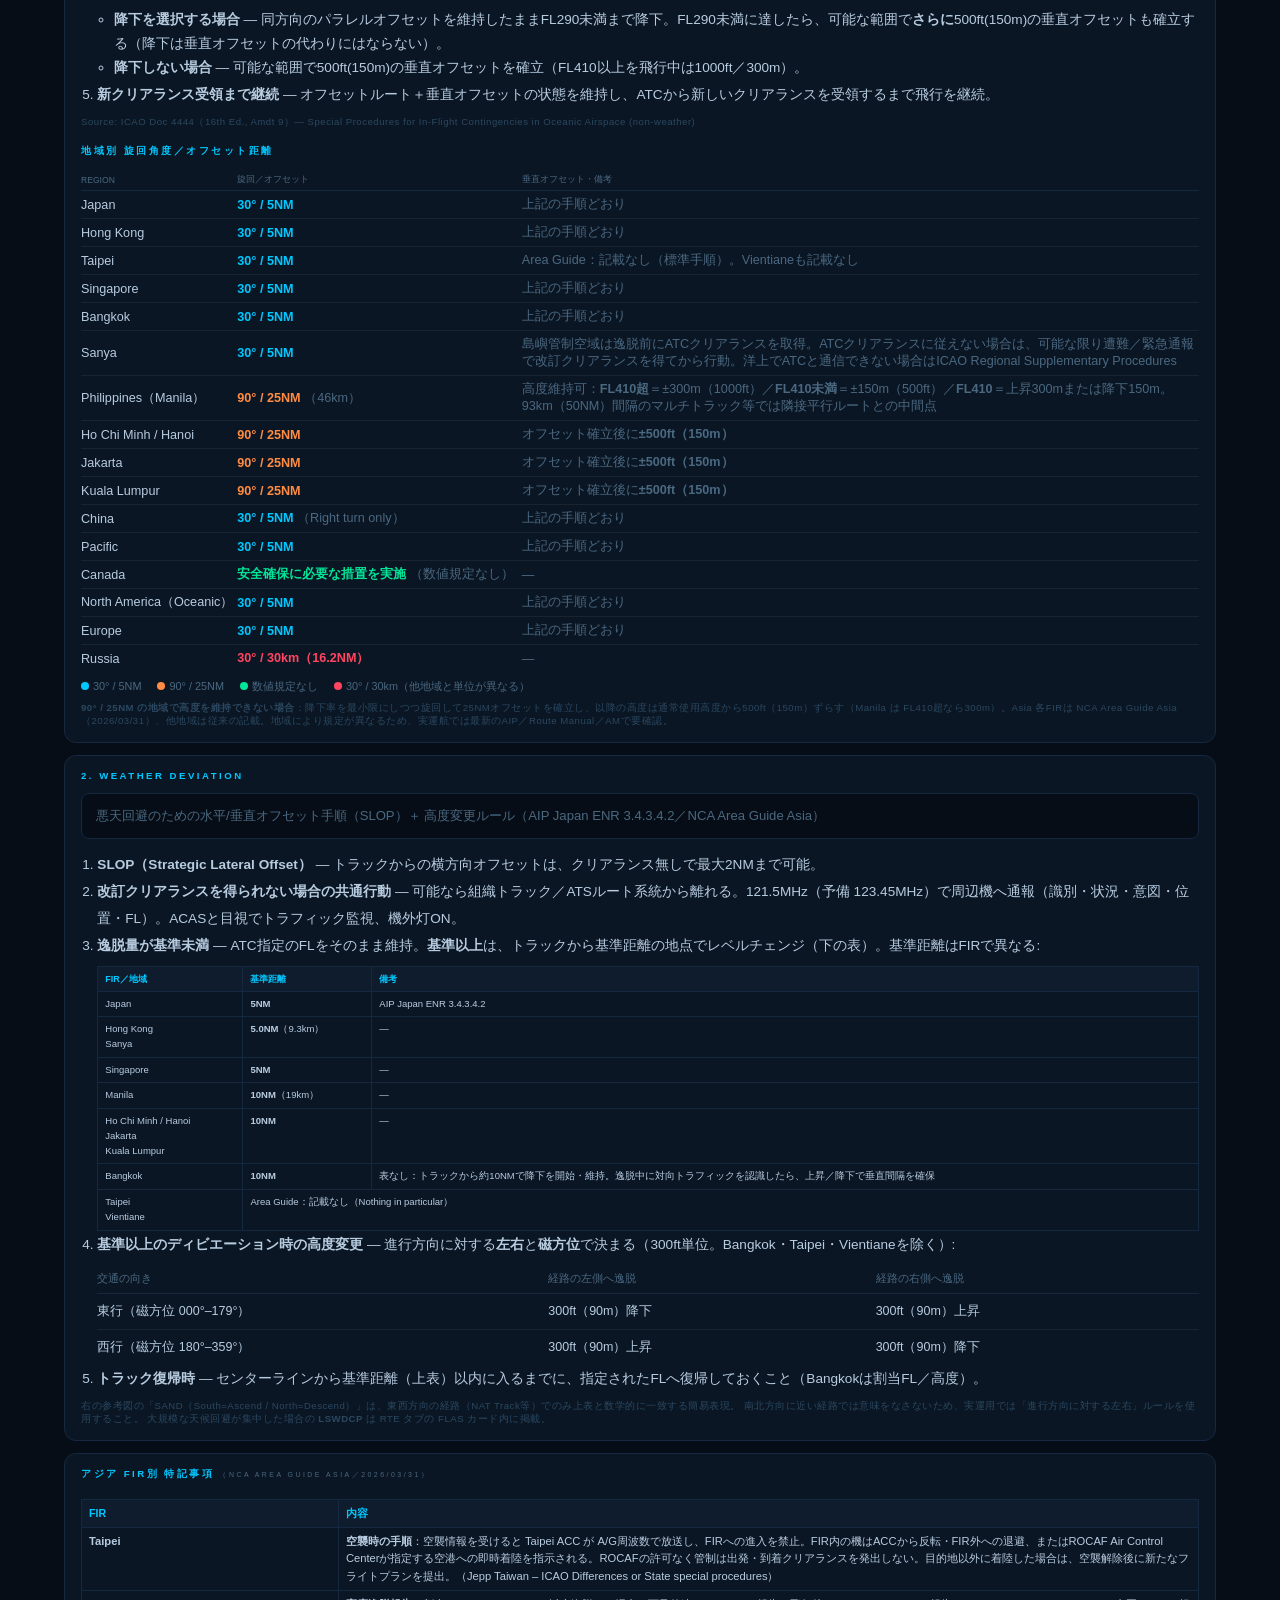
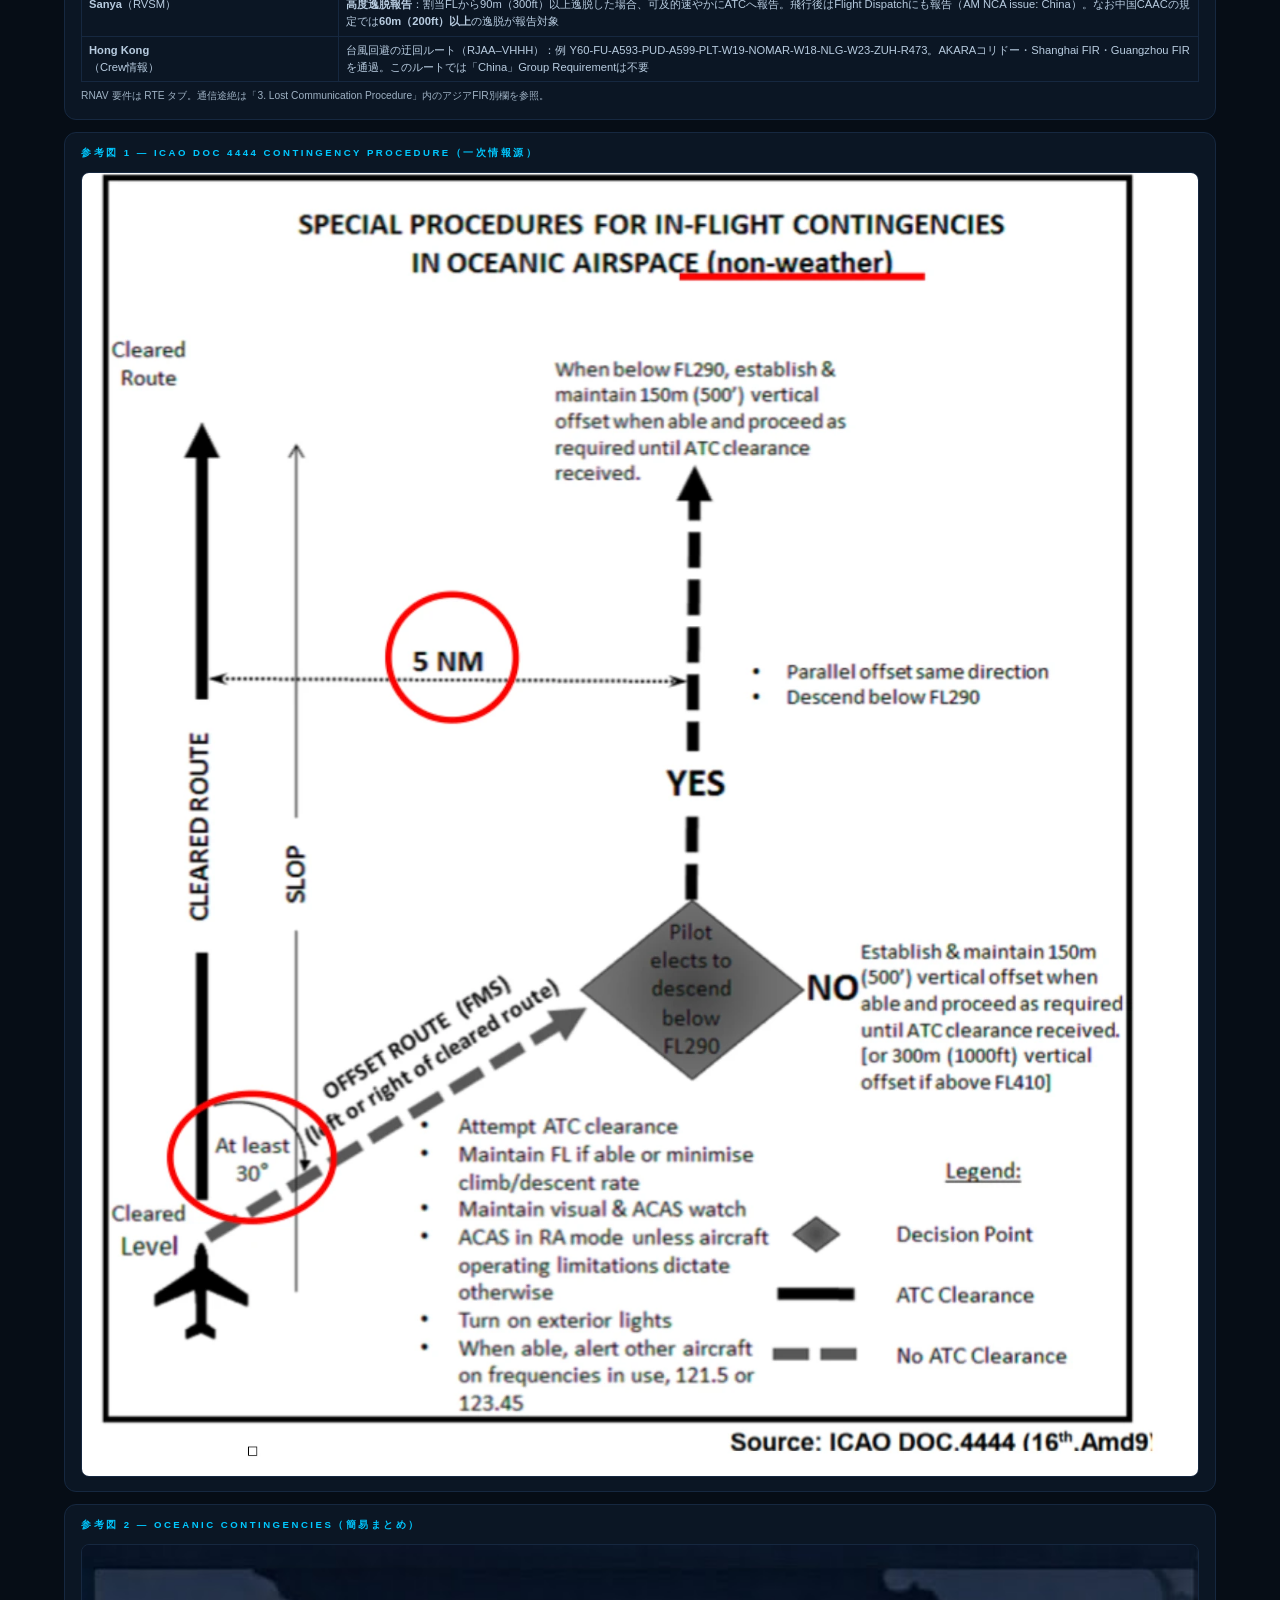
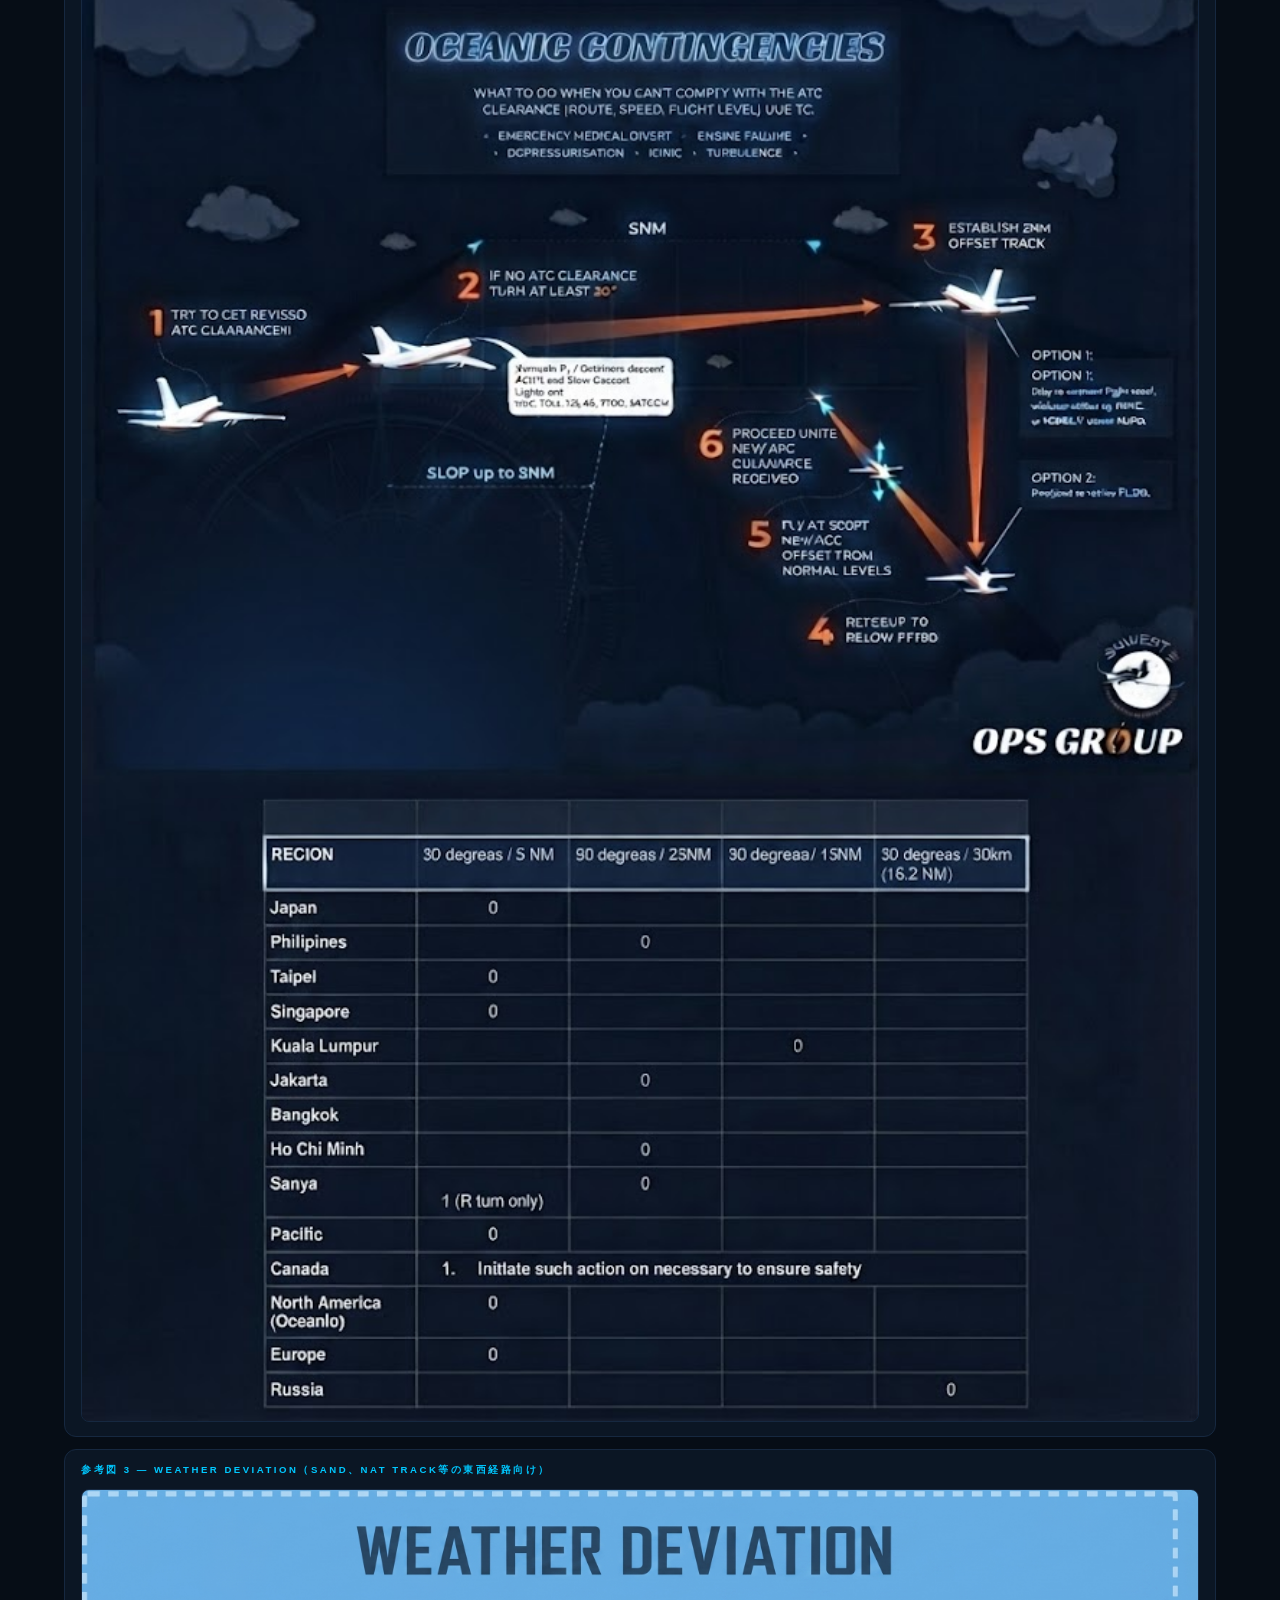
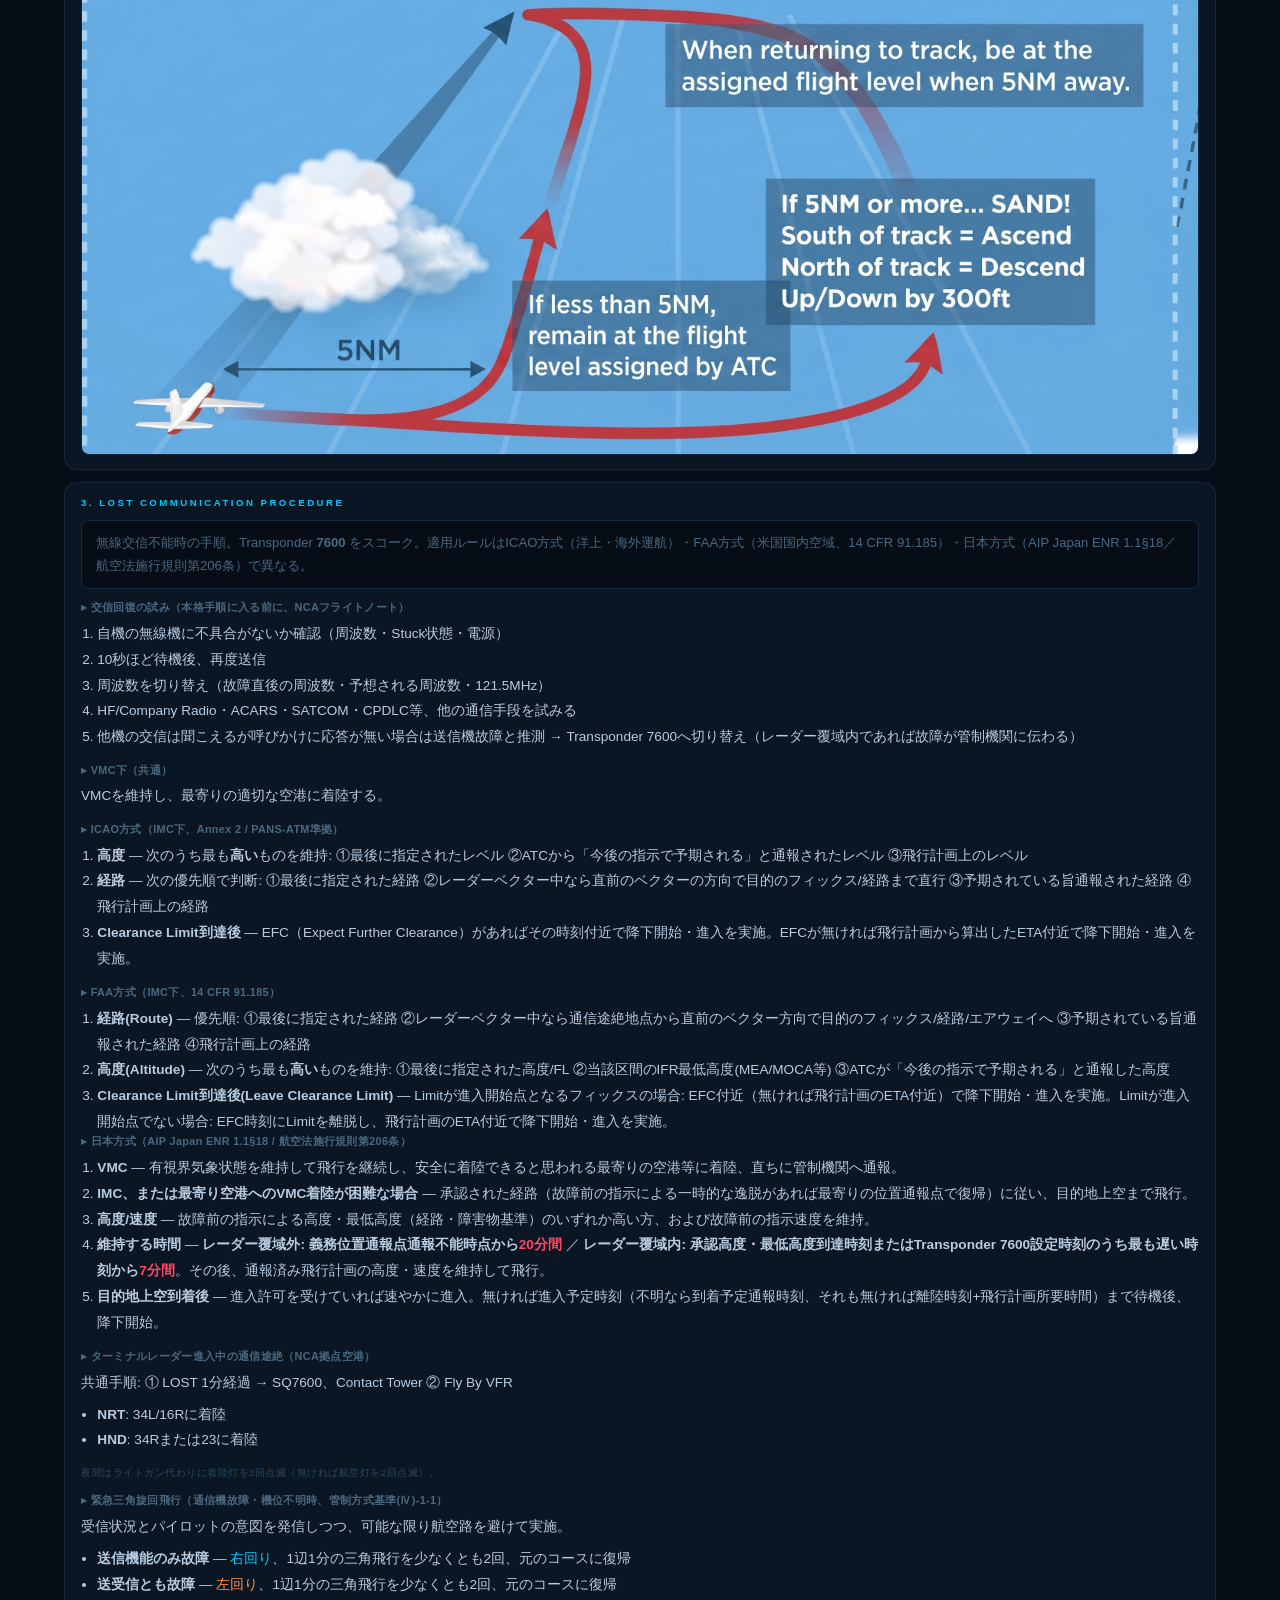
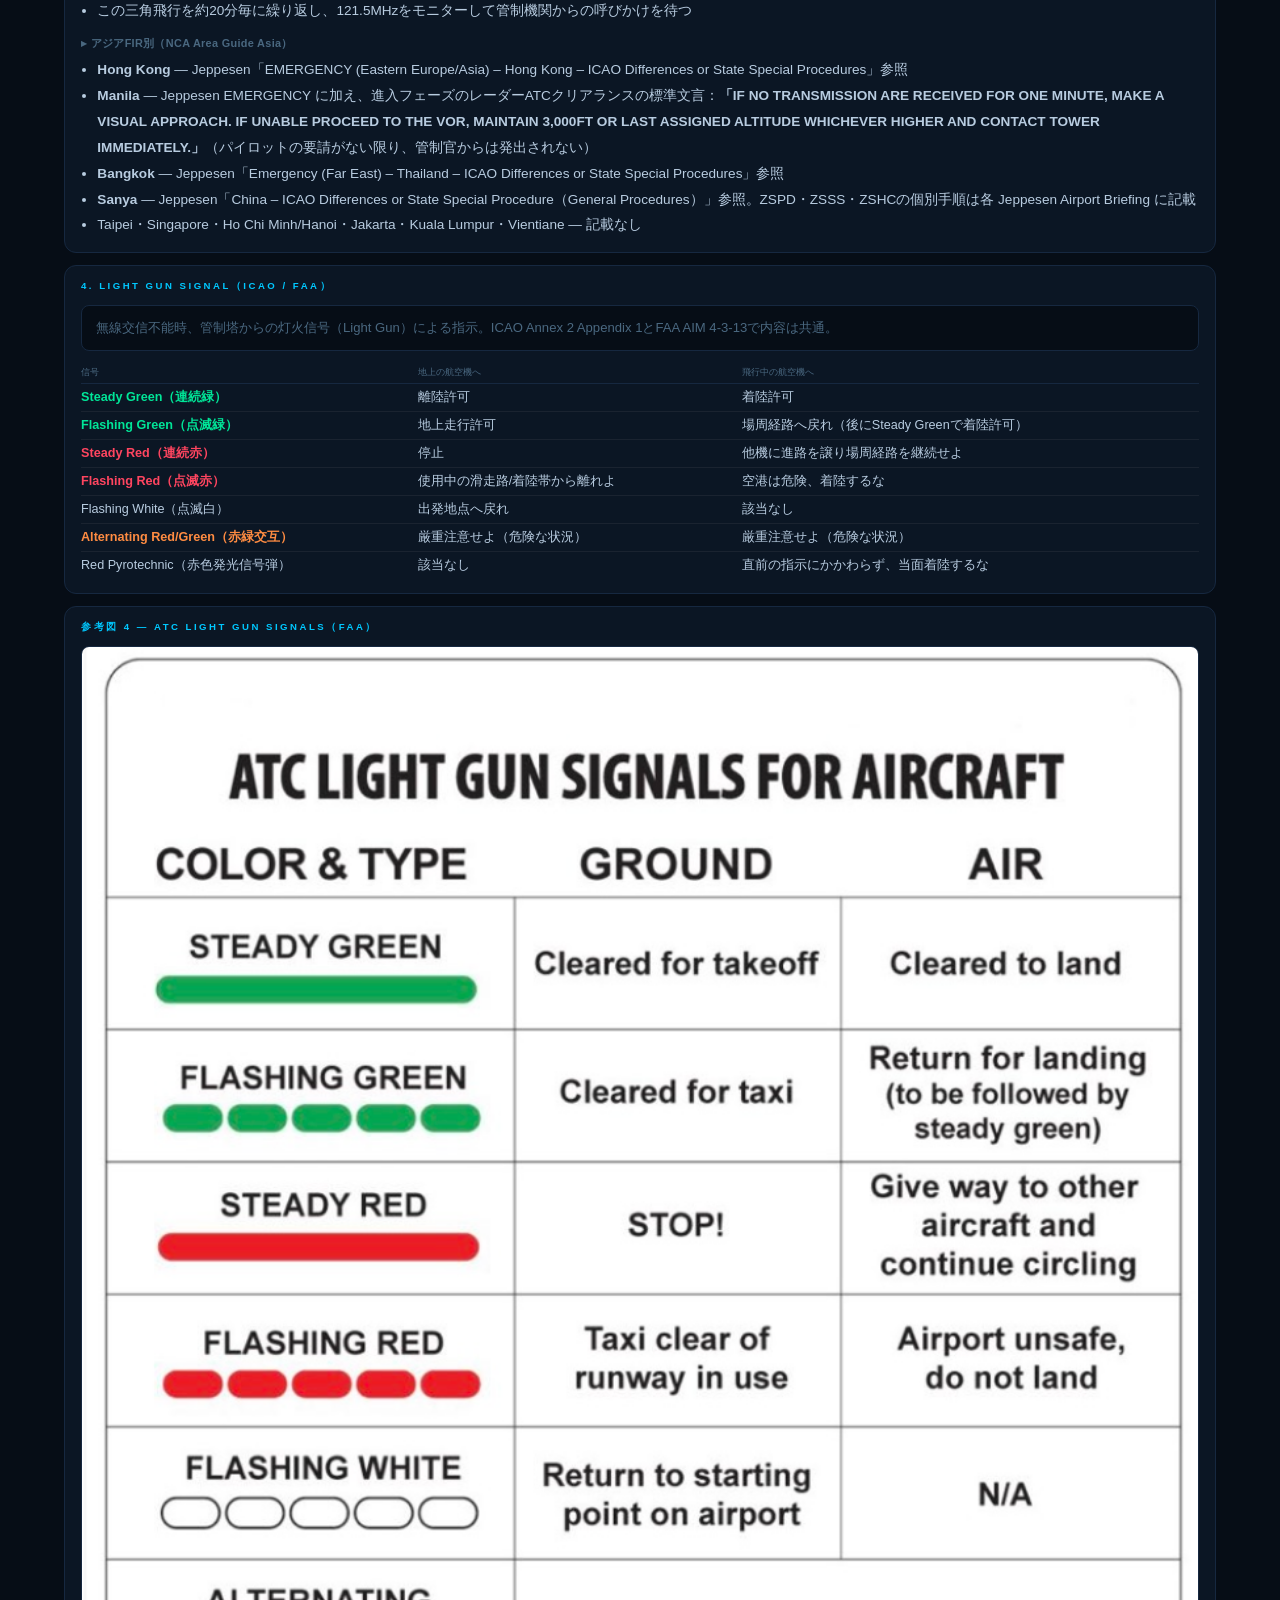
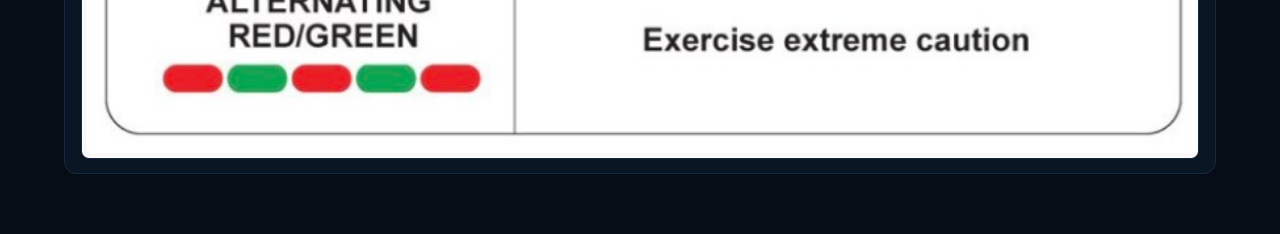
==== commit 1298b6dc: "auto-deploy: 2026-11-08 08:33" ====
--- a/emer.html
+++ b/emer.html
@@ -28,9 +28,9 @@
 <div style="overflow-x:auto"><table style="border-collapse:collapse;font-size:0.78em;line-height:1.6;width:100%;min-width:420px"><tr><th style="padding:4px 6px;border:1px solid var(--border);vertical-align:top;text-align:left;color:var(--muted)">項目</th><th style="padding:4px 6px;border:1px solid var(--border);vertical-align:top;text-align:left;color:var(--muted)">内容</th></tr><tr><td style="padding:4px 6px;border:1px solid var(--border);vertical-align:top;font-weight:700;">Engine Failure 直後の対応</td><td style="padding:4px 6px;border:1px solid var(--border);vertical-align:top;">Rudder と Trim で Control Wheel を Level にする → Autopilot は Engage のまま</td></tr><tr><td style="padding:4px 6px;border:1px solid var(--border);vertical-align:top;font-weight:700;">Autothrottle</td><td style="padding:4px 6px;border:1px solid var(--border);vertical-align:top;">1 発不作動：Active のまま。2 発不作動：Active のままにならない</td></tr><tr><td style="padding:4px 6px;border:1px solid var(--border);vertical-align:top;font-weight:700;">2 つ目の Engine が Fail</td><td style="padding:4px 6px;border:1px solid var(--border);vertical-align:top;">FMC が Two Engine Out Data を自動で Compute して Display</td></tr><tr><td style="padding:4px 6px;border:1px solid var(--border);vertical-align:top;font-weight:700;">基本の流れ</td><td style="padding:4px 6px;border:1px solid var(--border);vertical-align:top;">ENG OUT prompt を Select → ATC に通報 → MCP に Level Off 高度をセット → Descent 開始 → Non-Normal Checklist 実施 → 方針を判断</td></tr><tr><td style="padding:4px 6px;border:1px solid var(--border);vertical-align:top;font-weight:700;">Engine Inoperative Cruise 情報</td><td style="padding:4px 6px;border:1px solid var(--border);vertical-align:top;">FMC から取得できる</td></tr></table></div>
       <details style="margin-top:12px"><summary style="cursor:pointer;font-weight:700;font-size:0.82em;color:var(--accent);margin:10px 0 4px">状況による Speed の選び方（FCTR p.4-15〜4-16）</summary>
 <div style="overflow-x:auto"><table style="border-collapse:collapse;font-size:0.78em;line-height:1.6;width:100%;min-width:660px"><tr><th style="padding:4px 6px;border:1px solid var(--border);vertical-align:top;text-align:left;color:var(--muted)">状況</th><th style="padding:4px 6px;border:1px solid var(--border);vertical-align:top;text-align:left;color:var(--muted)">操作</th><th style="padding:4px 6px;border:1px solid var(--border);vertical-align:top;text-align:left;color:var(--muted)">メリット</th><th style="padding:4px 6px;border:1px solid var(--border);vertical-align:top;text-align:left;color:var(--muted)">デメリット</th></tr><tr><td style="padding:4px 6px;border:1px solid var(--border);vertical-align:top;font-weight:700;">① Descent の Delay が必要（Traffic・Track Offset・Clearance）</td><td style="padding:4px 6px;border:1px solid var(--border);vertical-align:top;">1) VNAV CRZ ページ 5R の ENG OUT prompt を Select し、遅滞なく Execute<br>2) MCP に Level Off 高度をセット<br>3) Command SPD になったところで（Flap Up Maneuver SPD より遅くしない）MCP ALT selector を Push → DES<br>4) FMC title が "ACT LRC D/D" になることを確認</td><td style="padding:4px 6px;border:1px solid var(--border);vertical-align:top;">最も Fuel Efficient な Profile（FCTR）。Descent 前に Command Speed を下回るまで減速でき、Assigned Altitude での時間を稼げる</td><td style="padding:4px 6px;border:1px solid var(--border);vertical-align:top;">即時の Execute が必要。減速は Flaps Up Maneuver Speed より遅くしない。Speed が Command Speed を下回ると降下率が増える</td></tr><tr><td style="padding:4px 6px;border:1px solid var(--border);vertical-align:top;font-weight:700;">② Terrain が Factor</td><td style="padding:4px 6px;border:1px solid var(--border);vertical-align:top;">1) VNAV CRZ ページで ENG OUT prompt を Select<br>2) E/O SPD prompt を Select → 4R に新しい（より高い）EO MAX ALT が表示されることがある。新しい EO MAX ALT を 1L に入力<br>3) EO MAX ALT 以下の高度を MCP ALT にセット<br>4) Execute → DES。FMC title が "ACT EO D/D" に変わる<br>5) Level Off 後、FMC title が "ACT EO CRZ" になる</td><td style="padding:4px 6px;border:1px solid var(--border);vertical-align:top;">最も浅い（Shallow）Descent Profile。EO SPD で最も浅い降下角（約 300 fpm）と最も高い高度維持が可能。可能な限り高い Engine Out Altitude で Level Off（FCTR）</td><td style="padding:4px 6px;border:1px solid var(--border);vertical-align:top;">燃料効率の記載なし（①が「最も Fuel Efficient」との対比からの解釈）</td></tr><tr><td style="padding:4px 6px;border:1px solid var(--border);vertical-align:top;font-weight:700;">③ Delay も Terrain も問題なし</td><td style="padding:4px 6px;border:1px solid var(--border);vertical-align:top;">1) EO MAX ALT を確認し、それより低い高度を MCP ALT にセット<br>2) ALT selector を Push → 4 ENG ECON SPD で DES 開始（約 1,250 fpm）<br>3) Level Off 後、ENG OUT prompt を Select して Execute → EO LRC SPD で飛行<br>4) EO MAX ALT より上であれば、いつでも ENG OUT prompt を Execute して VNAV CRZ DES を LRC D/D に変更できる</td><td style="padding:4px 6px;border:1px solid var(--border);vertical-align:top;">Speed を状況に合わせて選べる</td><td style="padding:4px 6px;border:1px solid var(--border);vertical-align:top;">Engine Out 専用の Speed ではない（解釈）＝ MCT を即座に使用しない</td></tr><tr><td style="padding:4px 6px;border:1px solid var(--border);vertical-align:top;font-weight:700;">④ すでに Engine Out Maximum Altitude 以下で巡航中</td><td style="padding:4px 6px;border:1px solid var(--border);vertical-align:top;">Modified Engine Out ページに現在の巡航高度を入れて Execute</td><td style="padding:4px 6px;border:1px solid var(--border);vertical-align:top;">降下せず現在高度のまま E/O LRC に移行</td><td style="padding:4px 6px;border:1px solid var(--border);vertical-align:top;">MAX 以下の場合のみ</td></tr></table></div></details>
-      <div style="display:grid;grid-template-columns:repeat(auto-fit,minmax(340px,1fr));gap:4px 18px;align-items:start"><div style="min-width:0"><div style="font-weight:700;font-size:0.82em;color:var(--accent);margin:12px 0 4px">① Descent の Delay が必要な場合の Cockpit Panel（FCTR p.4-15）</div>
+      <div style="display:grid;grid-template-columns:repeat(auto-fit,minmax(220px,1fr));gap:4px 14px;align-items:start"><div style="min-width:0"><div style="font-weight:700;font-size:0.82em;color:var(--accent);margin:12px 0 4px">① Descent の Delay が必要な場合の Cockpit Panel（FCTR p.4-15）</div>
 <div style="display:flex;flex-wrap:wrap;gap:14px;align-items:flex-start;margin-bottom:6px">
-<div style="flex:0 1 300px;min-width:200px"><svg viewBox="0 0 300 400" style="width:100%;max-width:300px;height:auto;display:block" xmlns="http://www.w3.org/2000/svg" role="img" aria-label="Cockpit Panel: CDU ENG OUT prompt, EXEC, MCP ALT 17000, ALT HOLD"><rect width="300" height="400" rx="6" fill="#b88a64"/><g transform="translate(0,35)">
+<div style="flex:1 1 100%;min-width:0"><svg viewBox="0 0 300 400" style="width:100%;max-width:210px;height:auto;display:block;margin:0 auto" xmlns="http://www.w3.org/2000/svg" role="img" aria-label="Cockpit Panel: CDU ENG OUT prompt, EXEC, MCP ALT 17000, ALT HOLD"><rect width="300" height="400" rx="6" fill="#b88a64"/><g transform="translate(0,35)">
 
 <rect x="0" y="0" width="300" height="100" fill="#b88a64"/>
 <path d="M0 12 H255 Q290 12 290 60 L290 84 Q285 92 270 96 H0 Z" fill="#000"/>
@@ -66,7 +66,7 @@
 <div class="hint" style="margin:0 0 10px">図は FCTR p.4-15 のスライド「Delay in DES is necessary」右側の Cockpit Panel（CDU・EXEC・MCP ALT）を模式化したもの。</div>
 </div><div style="min-width:0"><div style="font-weight:700;font-size:0.82em;color:var(--accent);margin:12px 0 4px">② Terrain が Factor の場合の Cockpit Panel（FCTR p.4-15〜4-16）</div>
 <div style="display:flex;flex-wrap:wrap;gap:14px;align-items:flex-start;margin-bottom:6px">
-<div style="flex:0 1 300px;min-width:200px"><svg viewBox="0 0 300 400" style="width:100%;max-width:300px;height:auto;display:block" xmlns="http://www.w3.org/2000/svg" role="img" aria-label="Cockpit Panel: ENG OUT, EO SPD, ALT 17000, EXEC">
+<div style="flex:1 1 100%;min-width:0"><svg viewBox="0 0 300 400" style="width:100%;max-width:210px;height:auto;display:block;margin:0 auto" xmlns="http://www.w3.org/2000/svg" role="img" aria-label="Cockpit Panel: ENG OUT, EO SPD, ALT 17000, EXEC">
 <rect width="300" height="400" rx="6" fill="#b88a64"/>
 <path d="M0 10 H255 Q290 10 290 56 L290 78 Q285 86 270 90 H0 Z" fill="#000"/>
 <text x="14" y="48" font-family="Menlo,monospace" font-size="22" font-weight="700" fill="#fff" letter-spacing="1">ENG OUT&gt;</text><circle cx="26" cy="26" r="9" fill="#2a6b2a"/><text x="26" y="30" text-anchor="middle" font-size="11" font-weight="700" fill="#fff" font-family="sans-serif">1</text>
@@ -93,7 +93,7 @@
 <div class="hint" style="margin:0 0 10px">図は FCTR のスライド「Terrain is a factor」右側の Cockpit Panel（CDU・MCP ALT・EXEC）を模式化したもの。EO SPD で最も浅い降下角（約 300 fpm）と最も高い高度維持が可能。</div>
 </div><div style="min-width:0"><div style="font-weight:700;font-size:0.82em;color:var(--accent);margin:12px 0 4px">③ Delay も Terrain も問題なしの場合の Cockpit Panel（FCTR p.4-15〜4-16）</div>
 <div style="display:flex;flex-wrap:wrap;gap:14px;align-items:flex-start;margin-bottom:6px">
-<div style="flex:0 1 300px;min-width:200px"><svg viewBox="0 0 300 400" style="width:100%;max-width:300px;height:auto;display:block" xmlns="http://www.w3.org/2000/svg" role="img" aria-label="Cockpit Panel: MCP ALT 17000, ALT selector, ALT HOLD, ENG OUT"><rect width="300" height="400" rx="6" fill="#b88a64"/><g transform="translate(0,35)">
+<div style="flex:1 1 100%;min-width:0"><svg viewBox="0 0 300 400" style="width:100%;max-width:210px;height:auto;display:block;margin:0 auto" xmlns="http://www.w3.org/2000/svg" role="img" aria-label="Cockpit Panel: MCP ALT 17000, ALT selector, ALT HOLD, ENG OUT"><rect width="300" height="400" rx="6" fill="#b88a64"/><g transform="translate(0,35)">
 
 <text x="150" y="18" text-anchor="middle" font-family="sans-serif" font-size="11" font-weight="700" fill="#e8d6c8" letter-spacing="1">ALT</text>
 <rect x="18" y="24" width="264" height="44" rx="3" fill="#555"/>
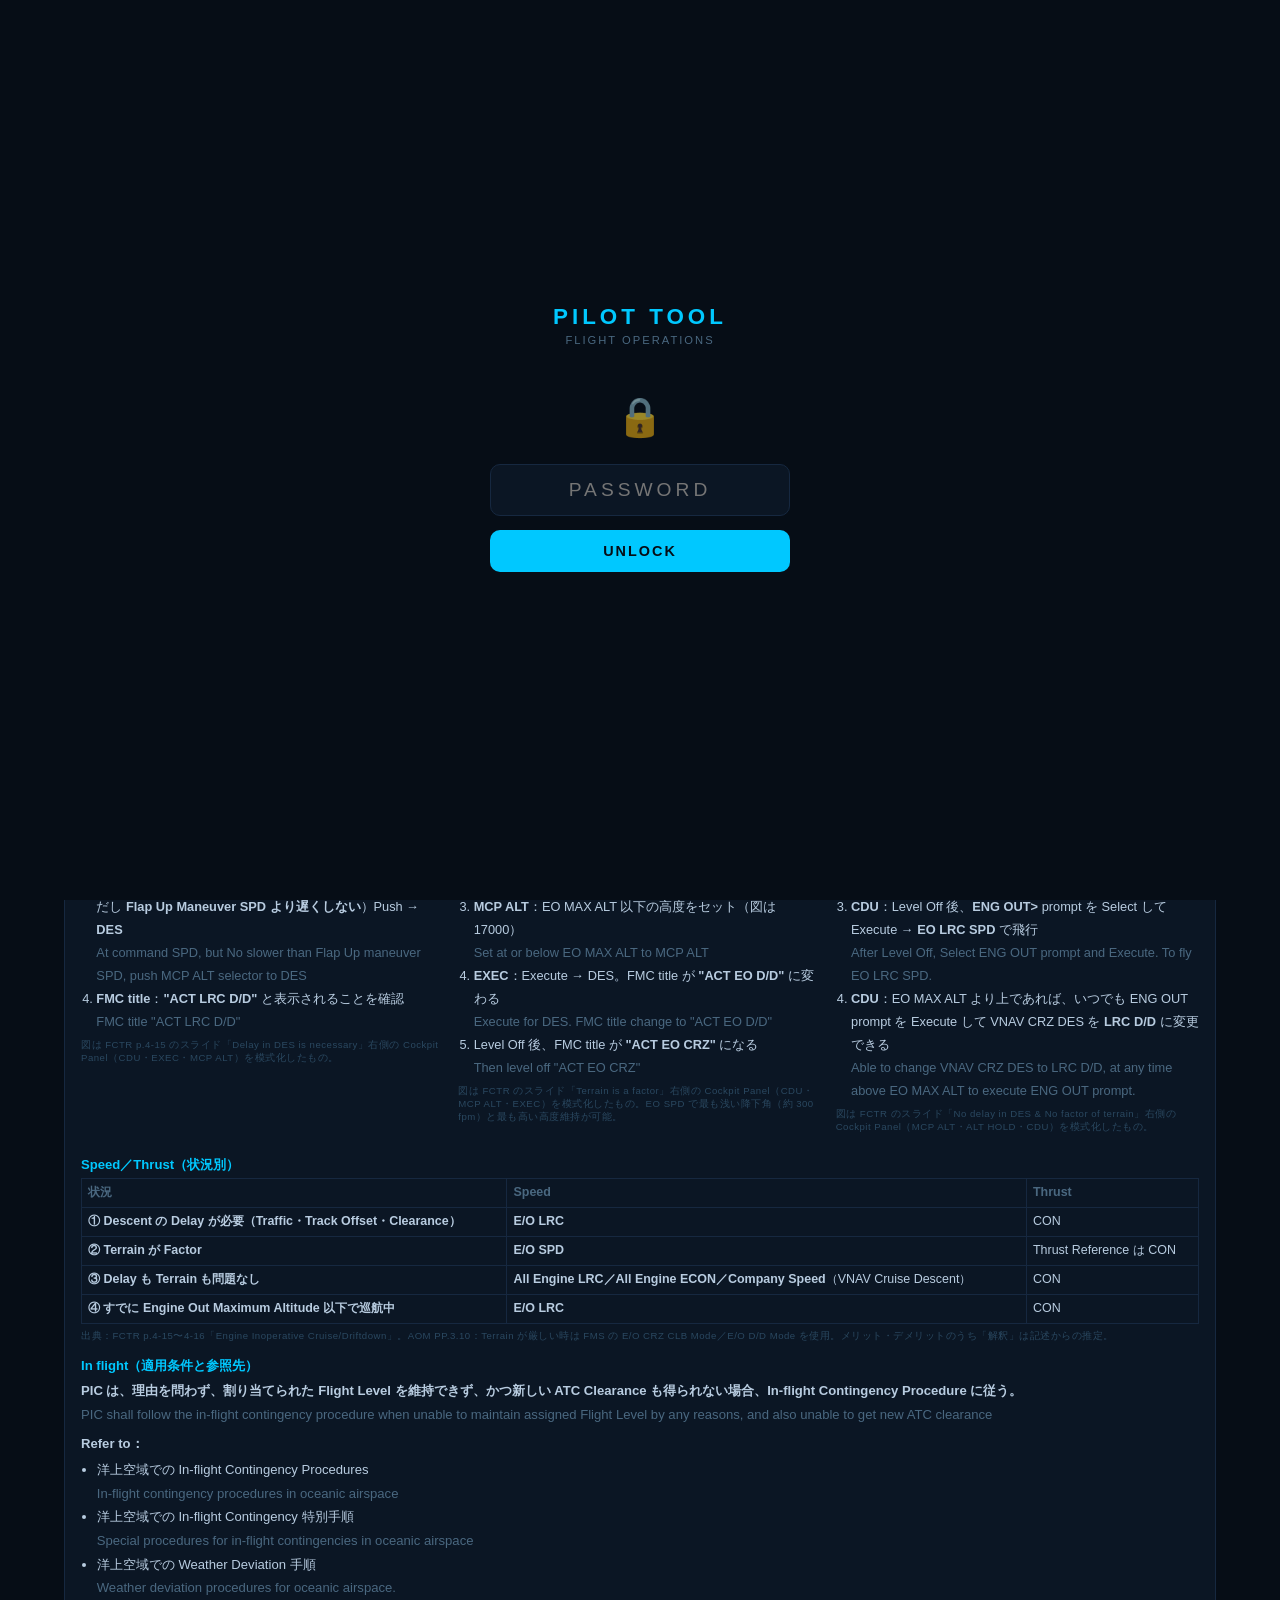
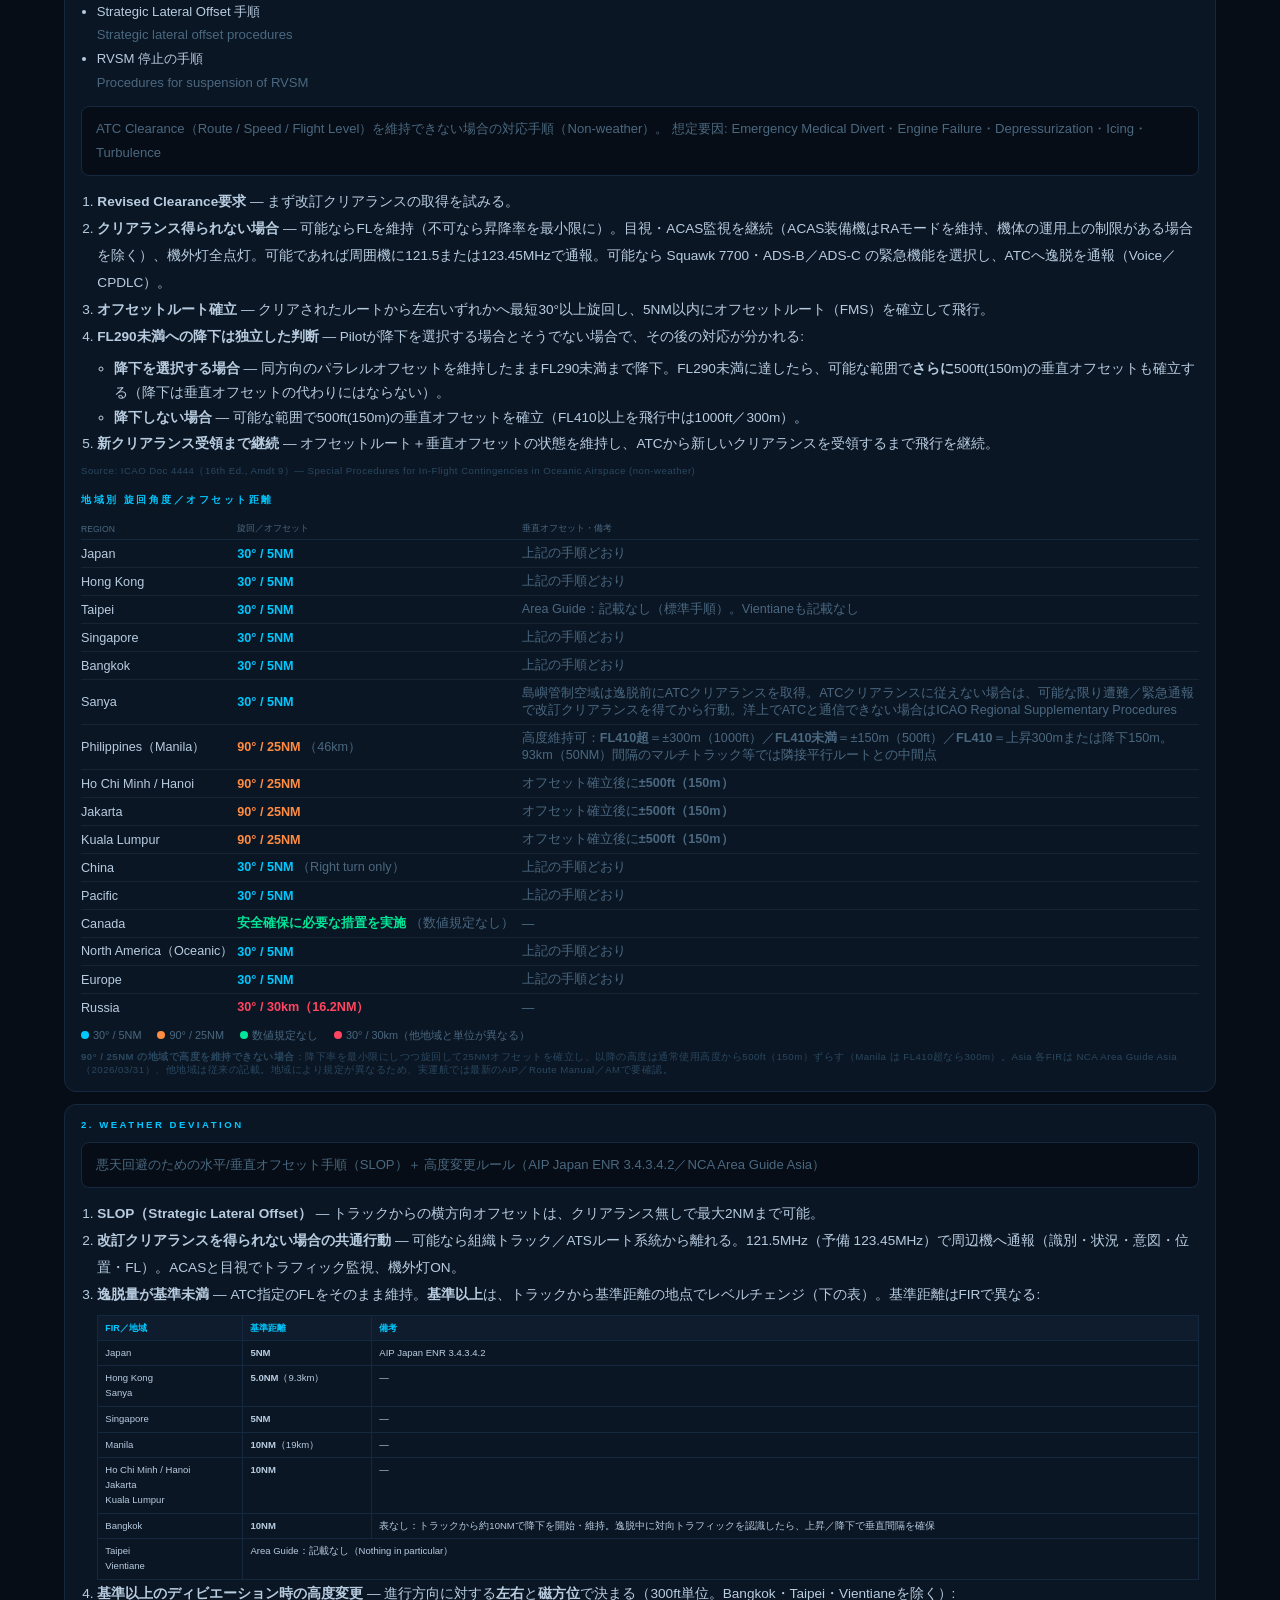
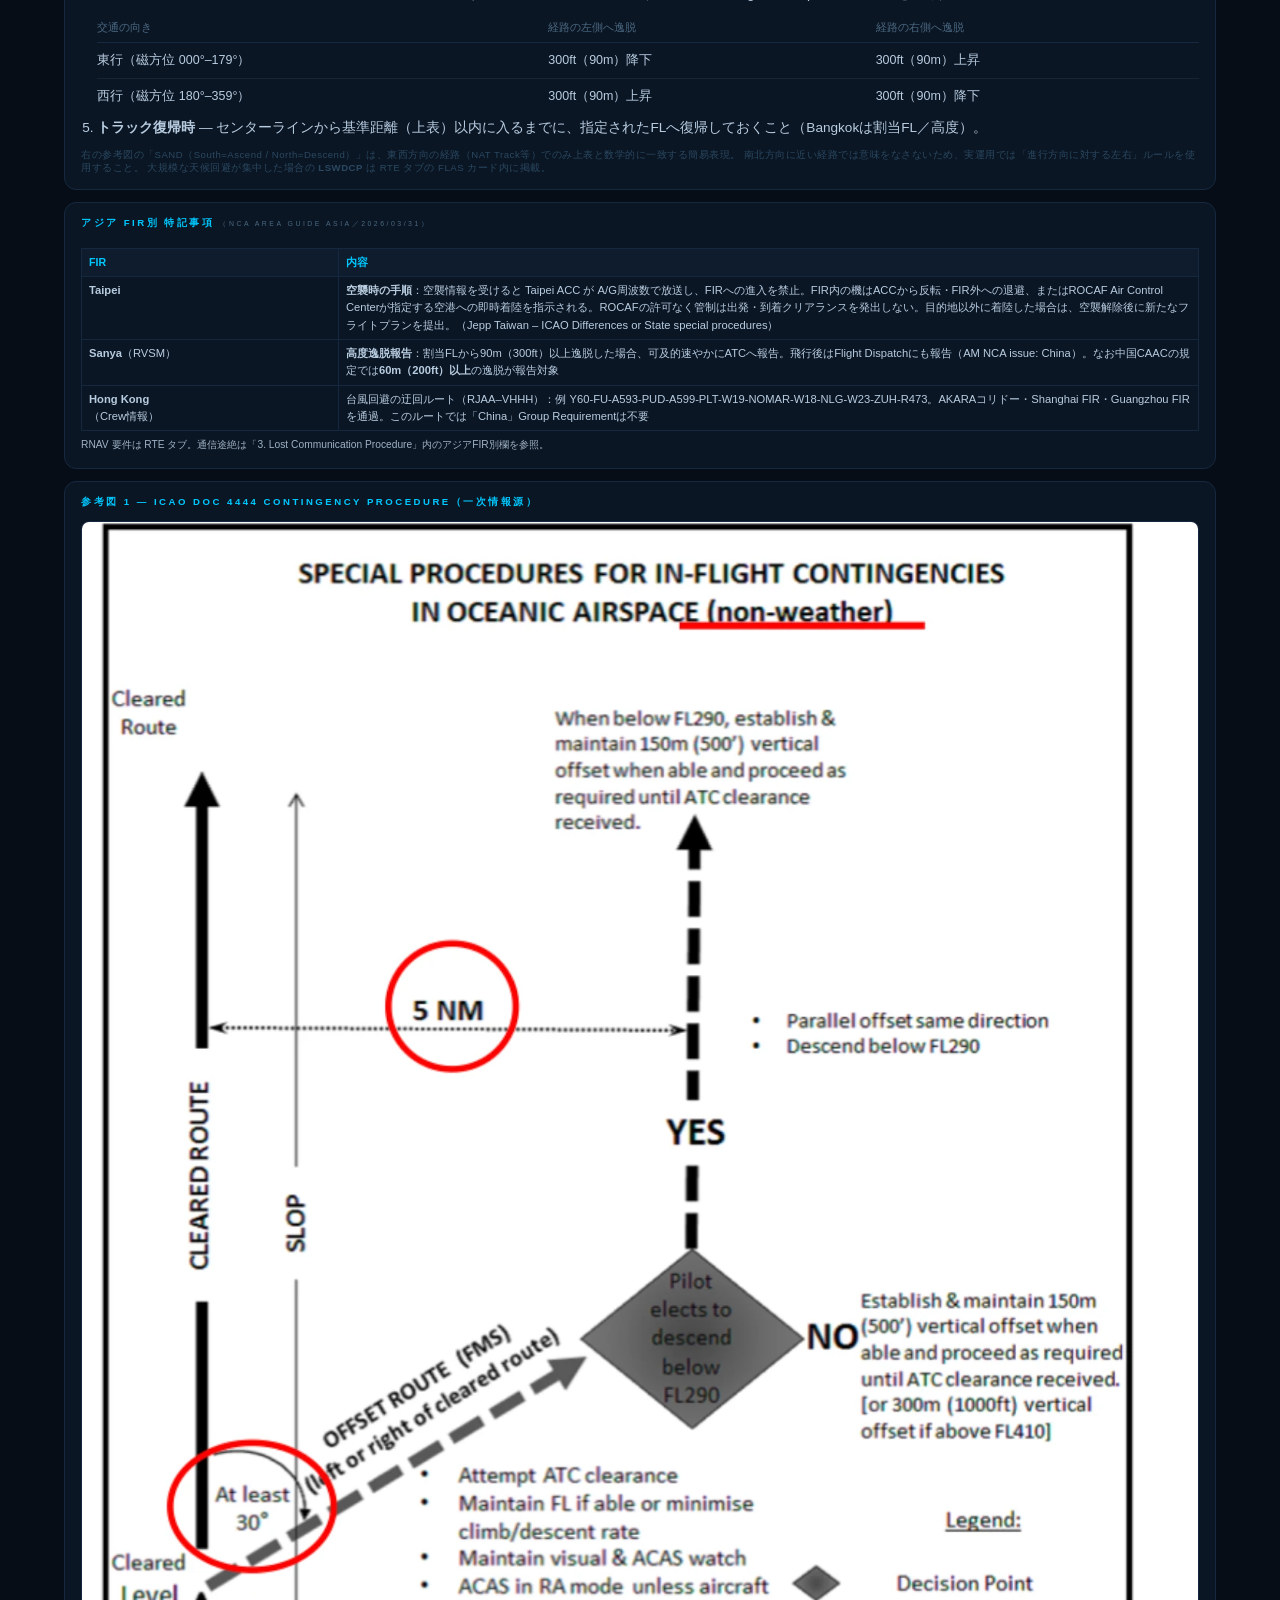
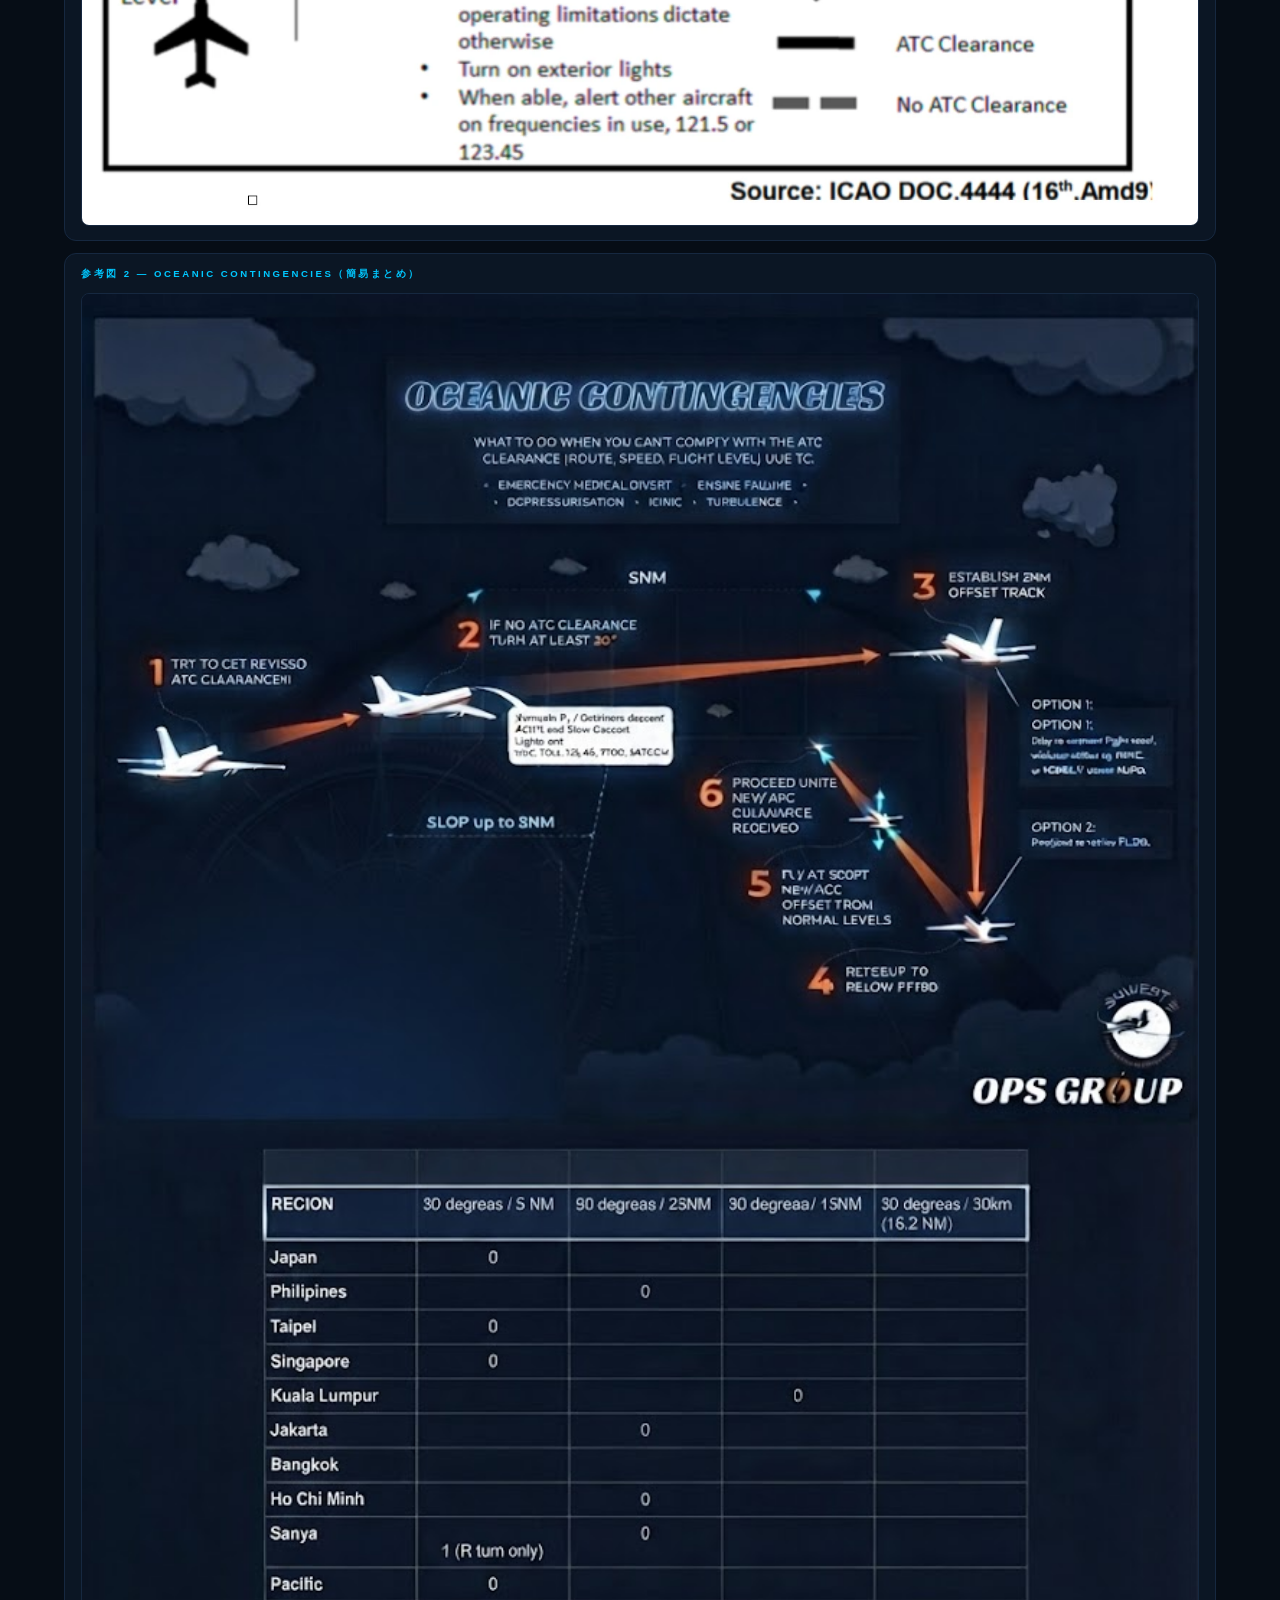
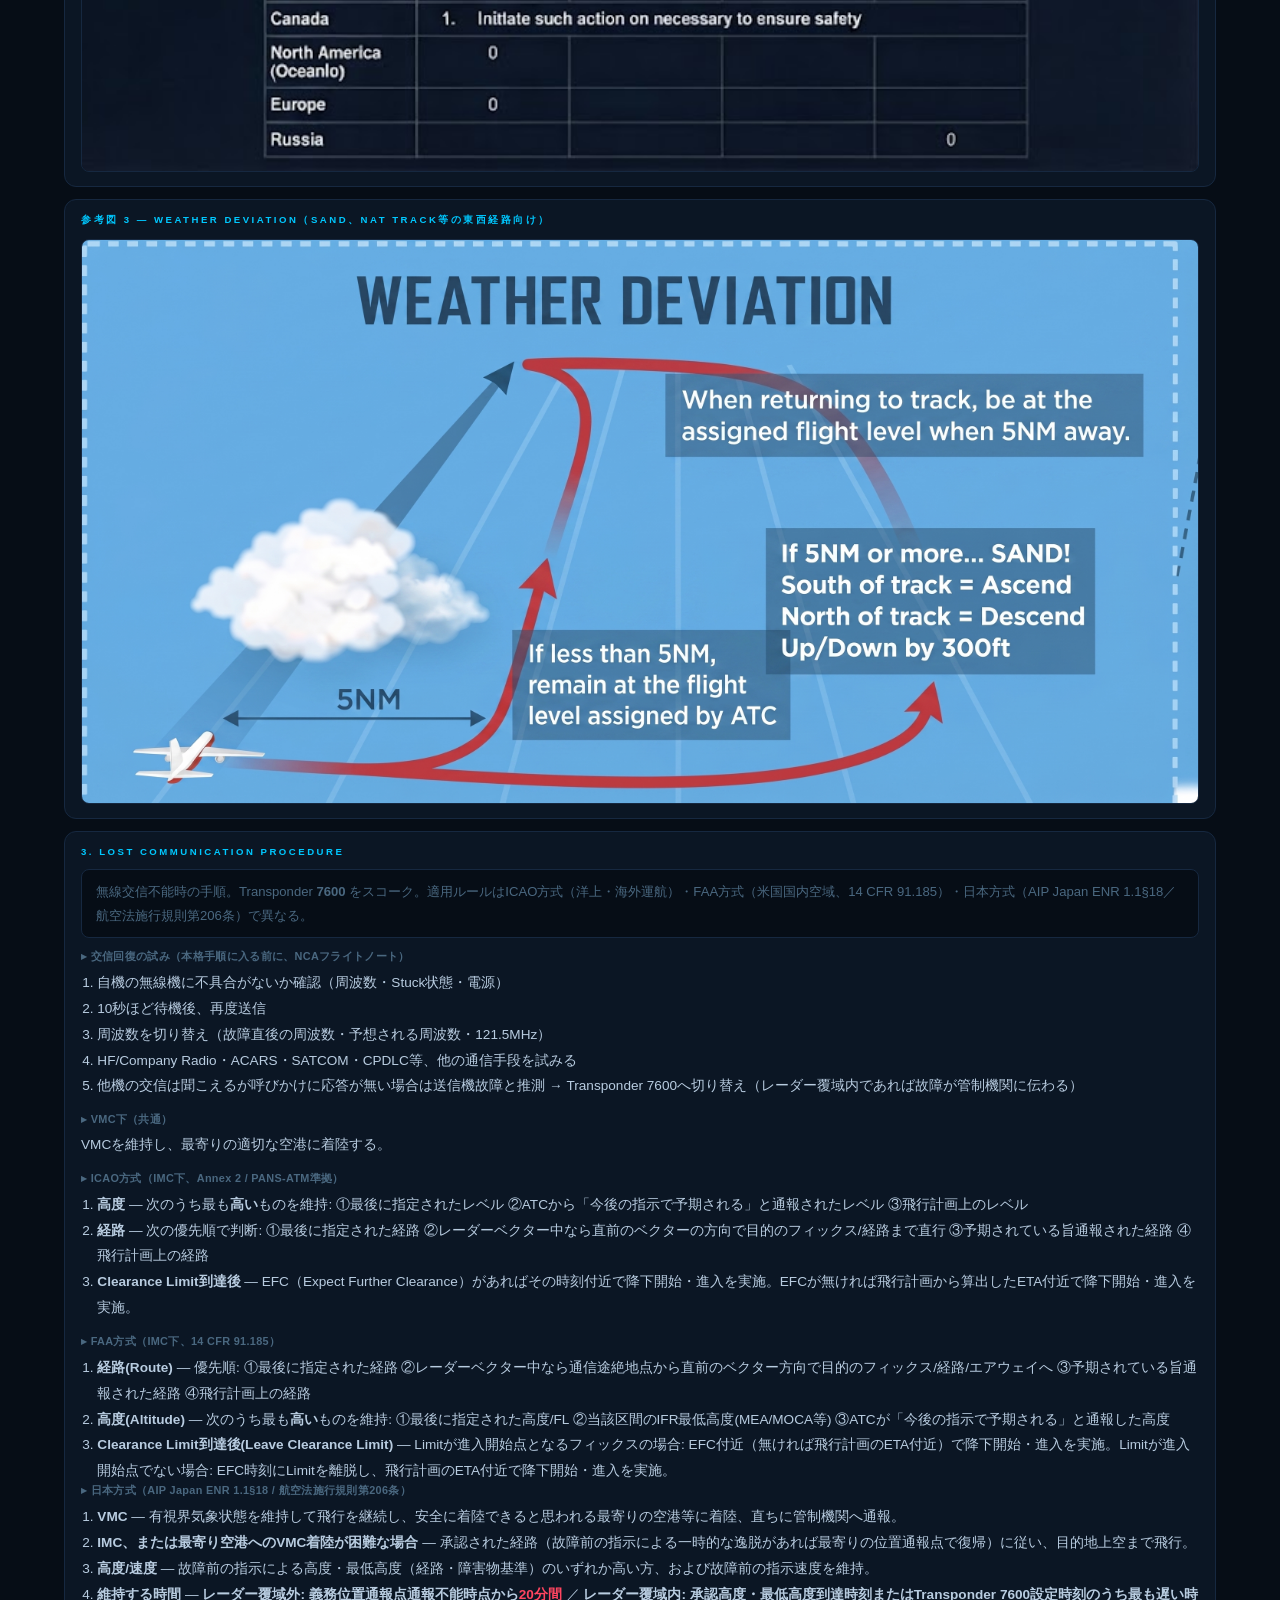
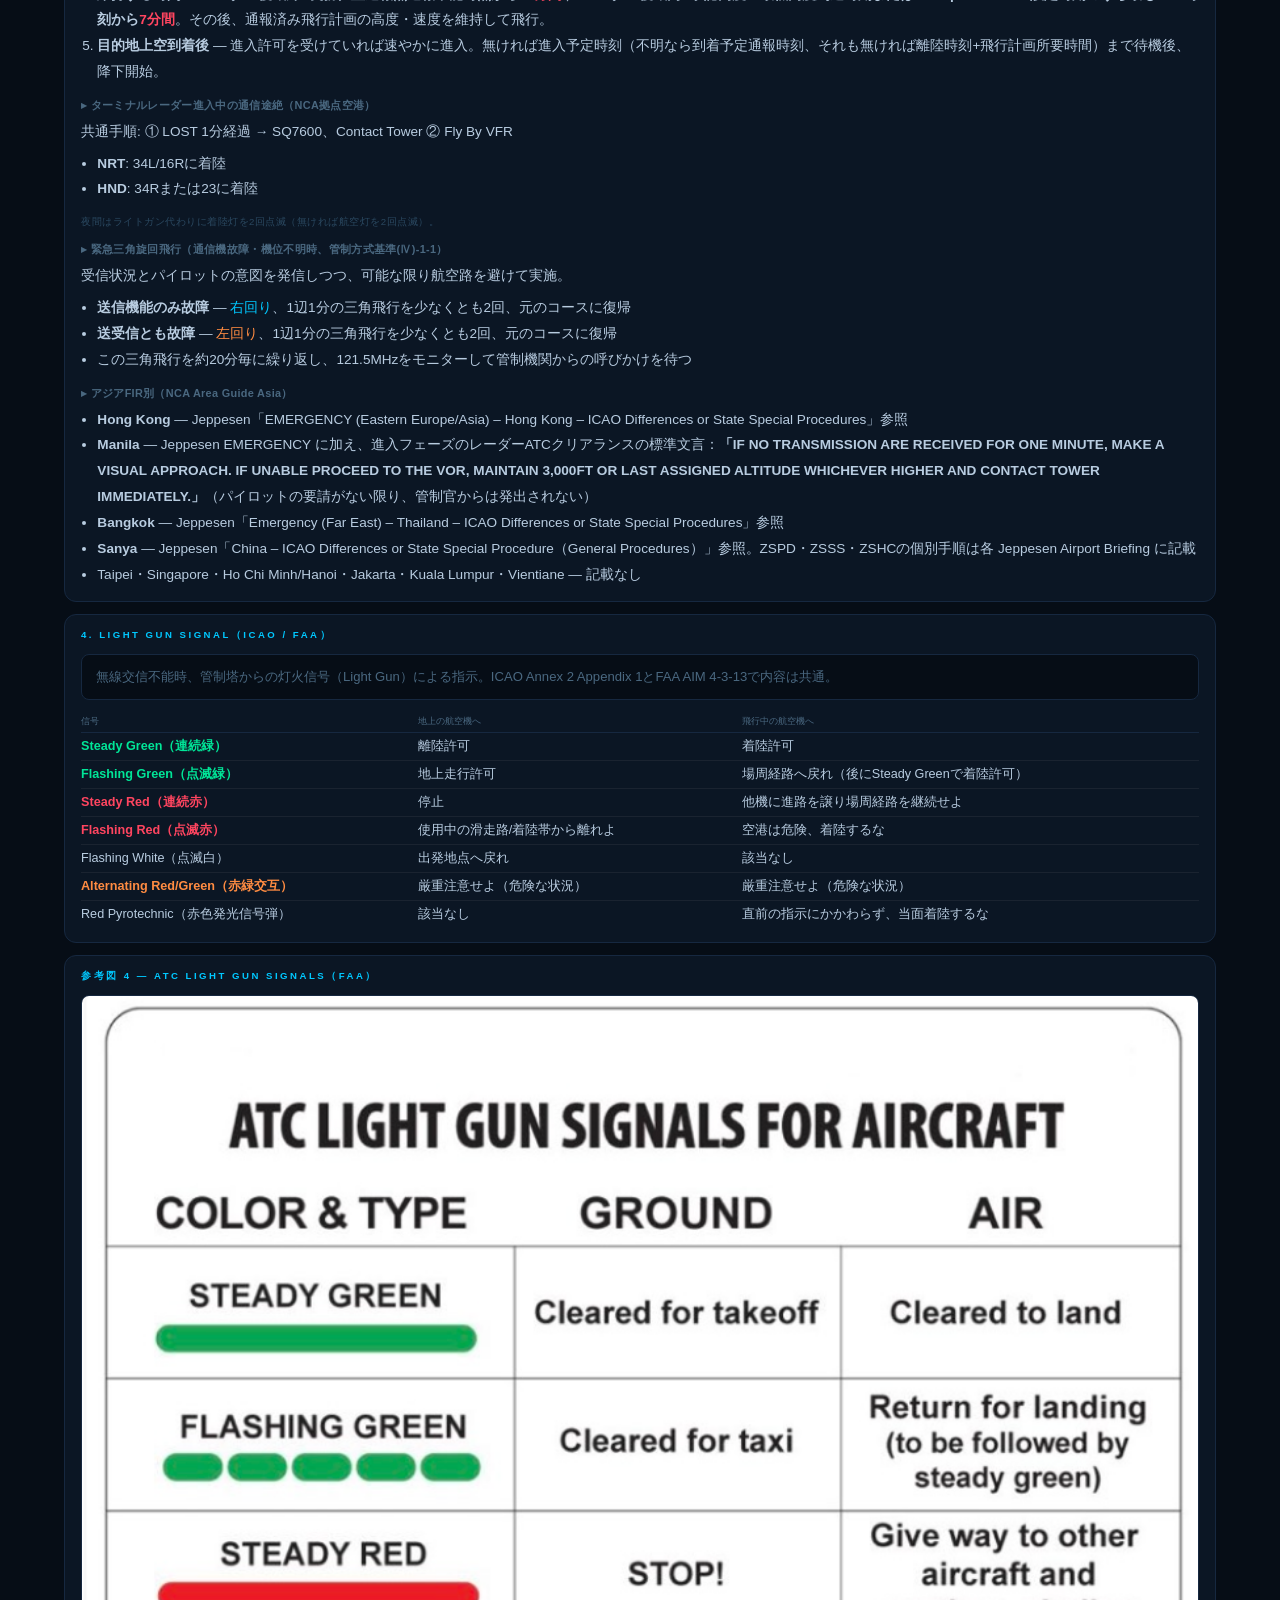
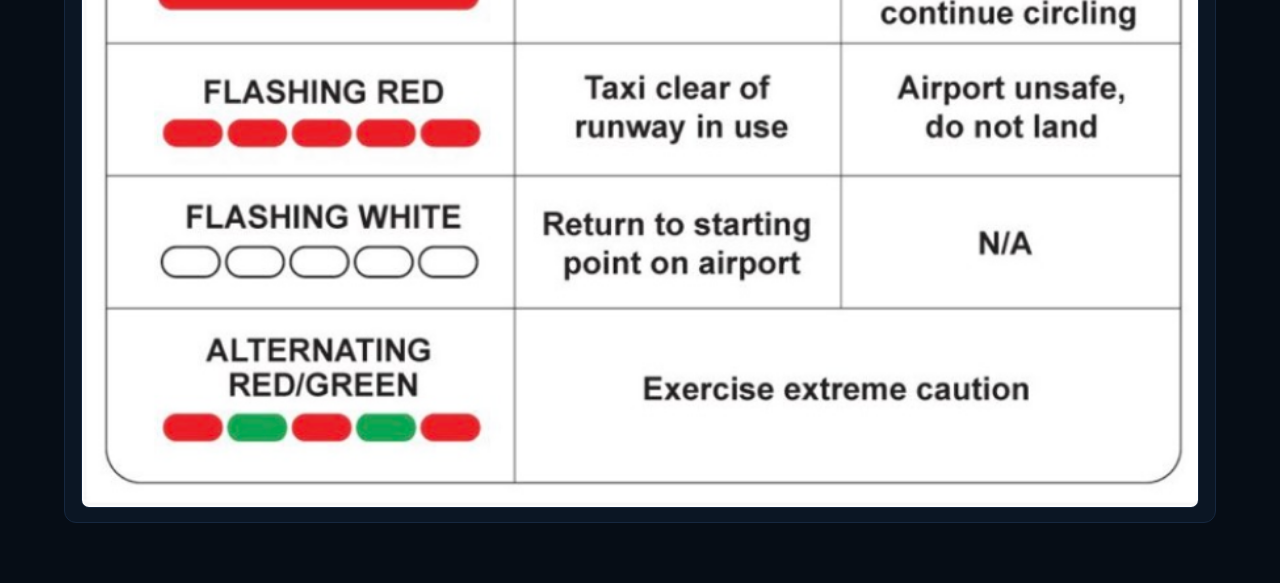
==== commit 00b8b069: "auto-deploy: 2026-11-08 10:18" ====
--- a/emer.html
+++ b/emer.html
@@ -115,6 +115,10 @@
 </div></div>
 <div style="font-weight:700;font-size:0.82em;color:var(--accent);margin:12px 0 4px">Speed／Thrust（状況別）</div><div style="overflow-x:auto"><table style="border-collapse:collapse;font-size:0.78em;line-height:1.6;width:100%;min-width:420px"><tr><th style="padding:4px 6px;border:1px solid var(--border);vertical-align:top;text-align:left;color:var(--muted)">状況</th><th style="padding:4px 6px;border:1px solid var(--border);vertical-align:top;text-align:left;color:var(--muted)">Speed</th><th style="padding:4px 6px;border:1px solid var(--border);vertical-align:top;text-align:left;color:var(--muted)">Thrust</th></tr><tr><td style="padding:4px 6px;border:1px solid var(--border);vertical-align:top;font-weight:700;">① Descent の Delay が必要（Traffic・Track Offset・Clearance）</td><td style="padding:4px 6px;border:1px solid var(--border);vertical-align:top;"><b>E/O LRC</b></td><td style="padding:4px 6px;border:1px solid var(--border);vertical-align:top;">CON</td></tr><tr><td style="padding:4px 6px;border:1px solid var(--border);vertical-align:top;font-weight:700;">② Terrain が Factor</td><td style="padding:4px 6px;border:1px solid var(--border);vertical-align:top;"><b>E/O SPD</b></td><td style="padding:4px 6px;border:1px solid var(--border);vertical-align:top;">Thrust Reference は CON</td></tr><tr><td style="padding:4px 6px;border:1px solid var(--border);vertical-align:top;font-weight:700;">③ Delay も Terrain も問題なし</td><td style="padding:4px 6px;border:1px solid var(--border);vertical-align:top;"><b>All Engine LRC／All Engine ECON／Company Speed</b>（VNAV Cruise Descent）</td><td style="padding:4px 6px;border:1px solid var(--border);vertical-align:top;">CON</td></tr><tr><td style="padding:4px 6px;border:1px solid var(--border);vertical-align:top;font-weight:700;">④ すでに Engine Out Maximum Altitude 以下で巡航中</td><td style="padding:4px 6px;border:1px solid var(--border);vertical-align:top;"><b>E/O LRC</b></td><td style="padding:4px 6px;border:1px solid var(--border);vertical-align:top;">CON</td></tr></table></div>
       <div class="hint" style="margin:6px 0 14px">出典：FCTR p.4-15〜4-16「Engine Inoperative Cruise/Driftdown」。AOM PP.3.10：Terrain が厳しい時は FMS の E/O CRZ CLB Mode／E/O D/D Mode を使用。メリット・デメリットのうち「解釈」は記述からの推定。</div>
+<div style="font-weight:700;font-size:0.82em;color:var(--accent);margin:12px 0 4px">In flight（適用条件と参照先）</div>
+<div style="font-size:0.82em;line-height:1.8;margin-bottom:12px"><b>PIC は、理由を問わず、割り当てられた Flight Level を維持できず、かつ新しい ATC Clearance も得られない場合、In-flight Contingency Procedure に従う。</b><br><span style="color:var(--muted)">PIC shall follow the in-flight contingency procedure when unable to maintain assigned Flight Level by any reasons, and also unable to get new ATC clearance</span>
+<div style="margin-top:6px"><b>Refer to：</b></div>
+<ul style="margin:2px 0 0;padding-left:1.2em"><li>洋上空域での In-flight Contingency Procedures<br><span style="color:var(--muted)">In-flight contingency procedures in oceanic airspace</span></li><li>洋上空域での In-flight Contingency 特別手順<br><span style="color:var(--muted)">Special procedures for in-flight contingencies in oceanic airspace</span></li><li>洋上空域での Weather Deviation 手順<br><span style="color:var(--muted)">Weather deviation procedures for oceanic airspace.</span></li><li>Strategic Lateral Offset 手順<br><span style="color:var(--muted)">Strategic lateral offset procedures</span></li><li>RVSM 停止の手順<br><span style="color:var(--muted)">Procedures for suspension of RVSM</span></li></ul></div>
       <div class="formula-box" style="margin-bottom:12px">
         ATC Clearance（Route / Speed / Flight Level）を維持できない場合の対応手順（Non-weather）。
         想定要因: Emergency Medical Divert・Engine Failure・Depressurization・Icing・Turbulence
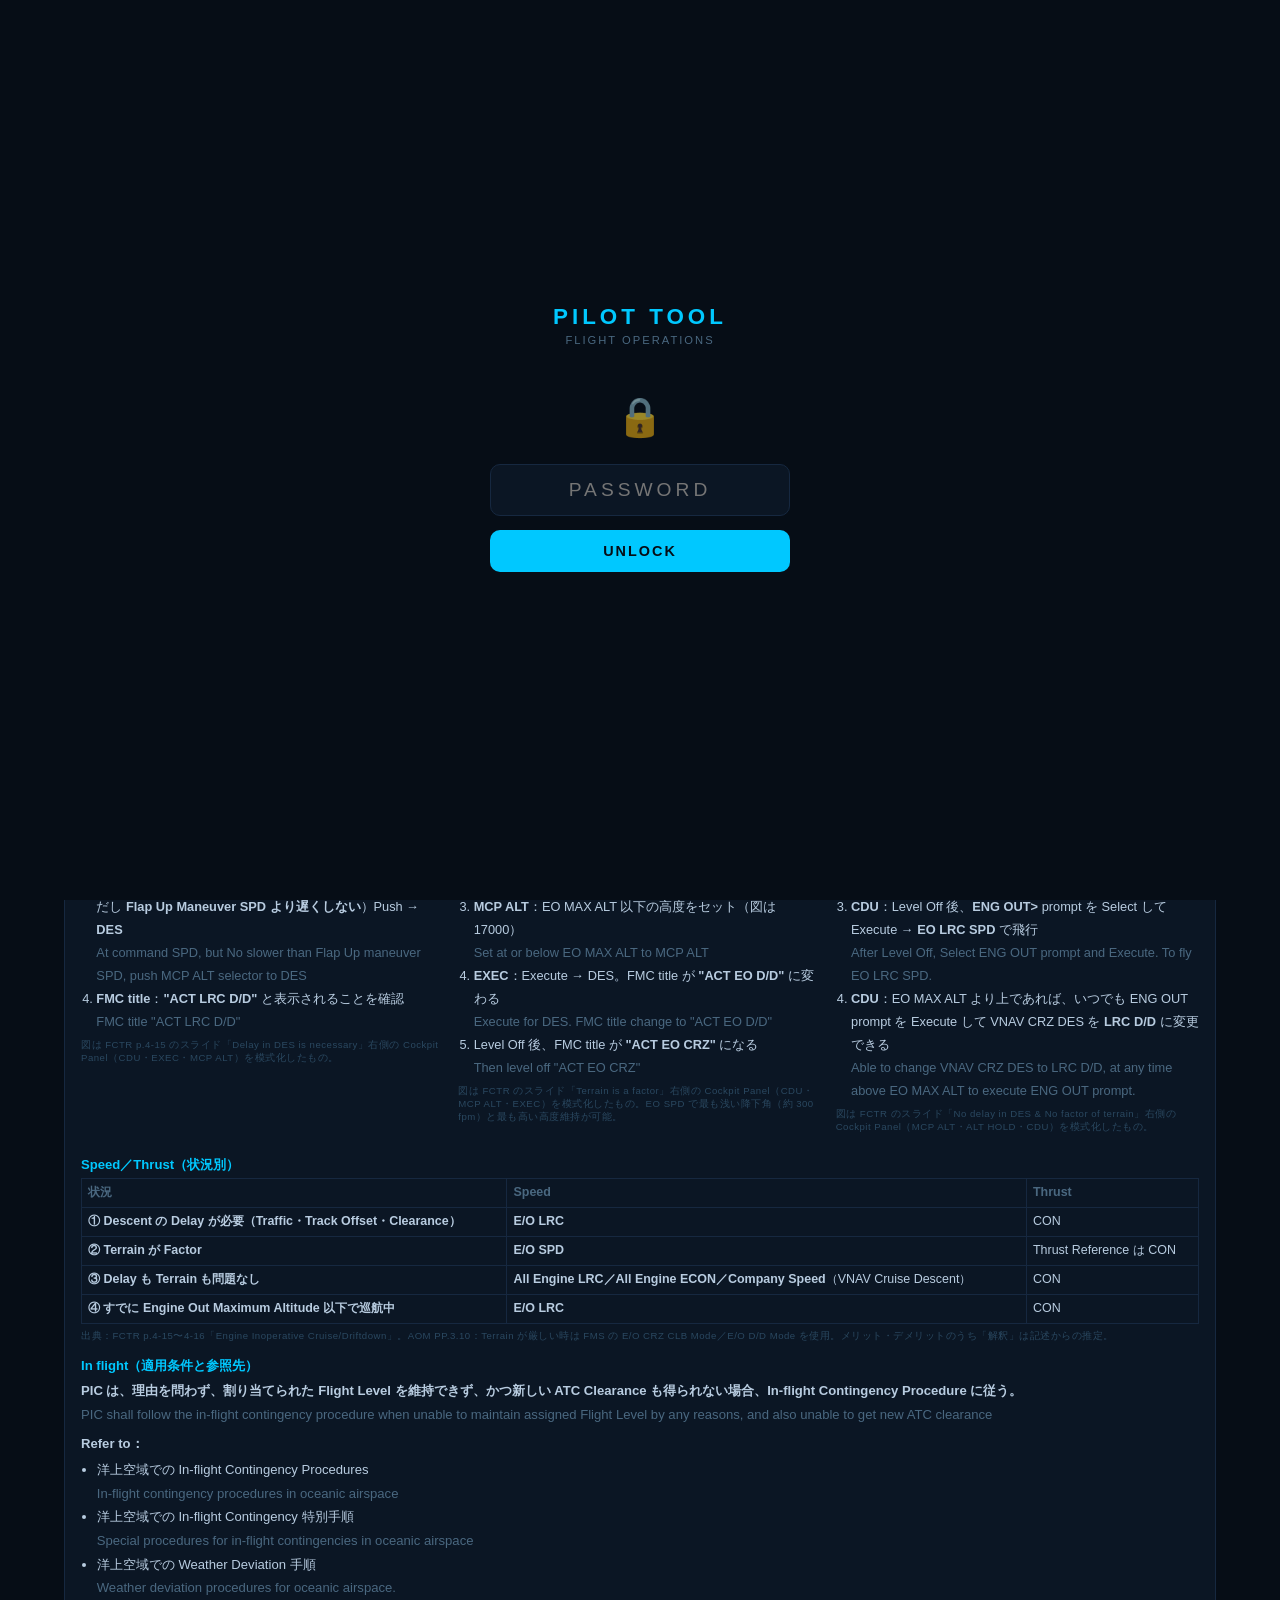
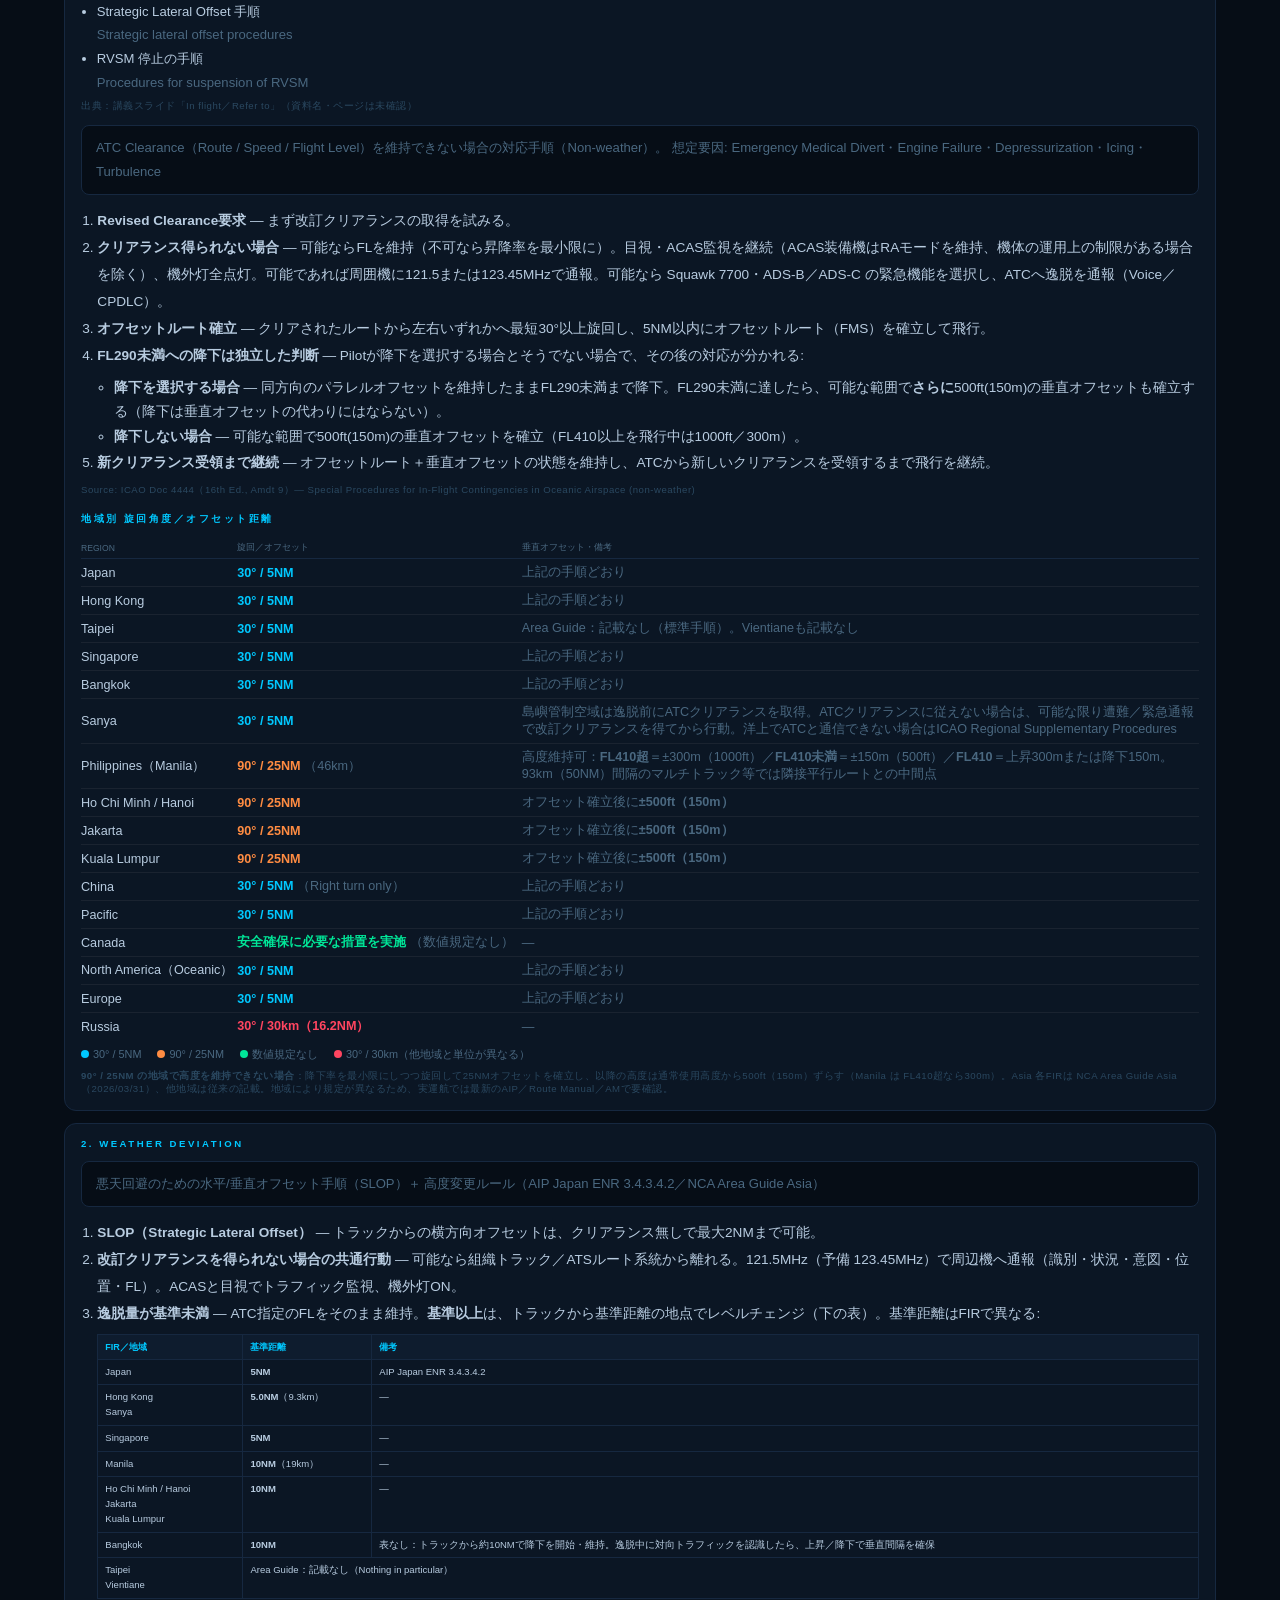
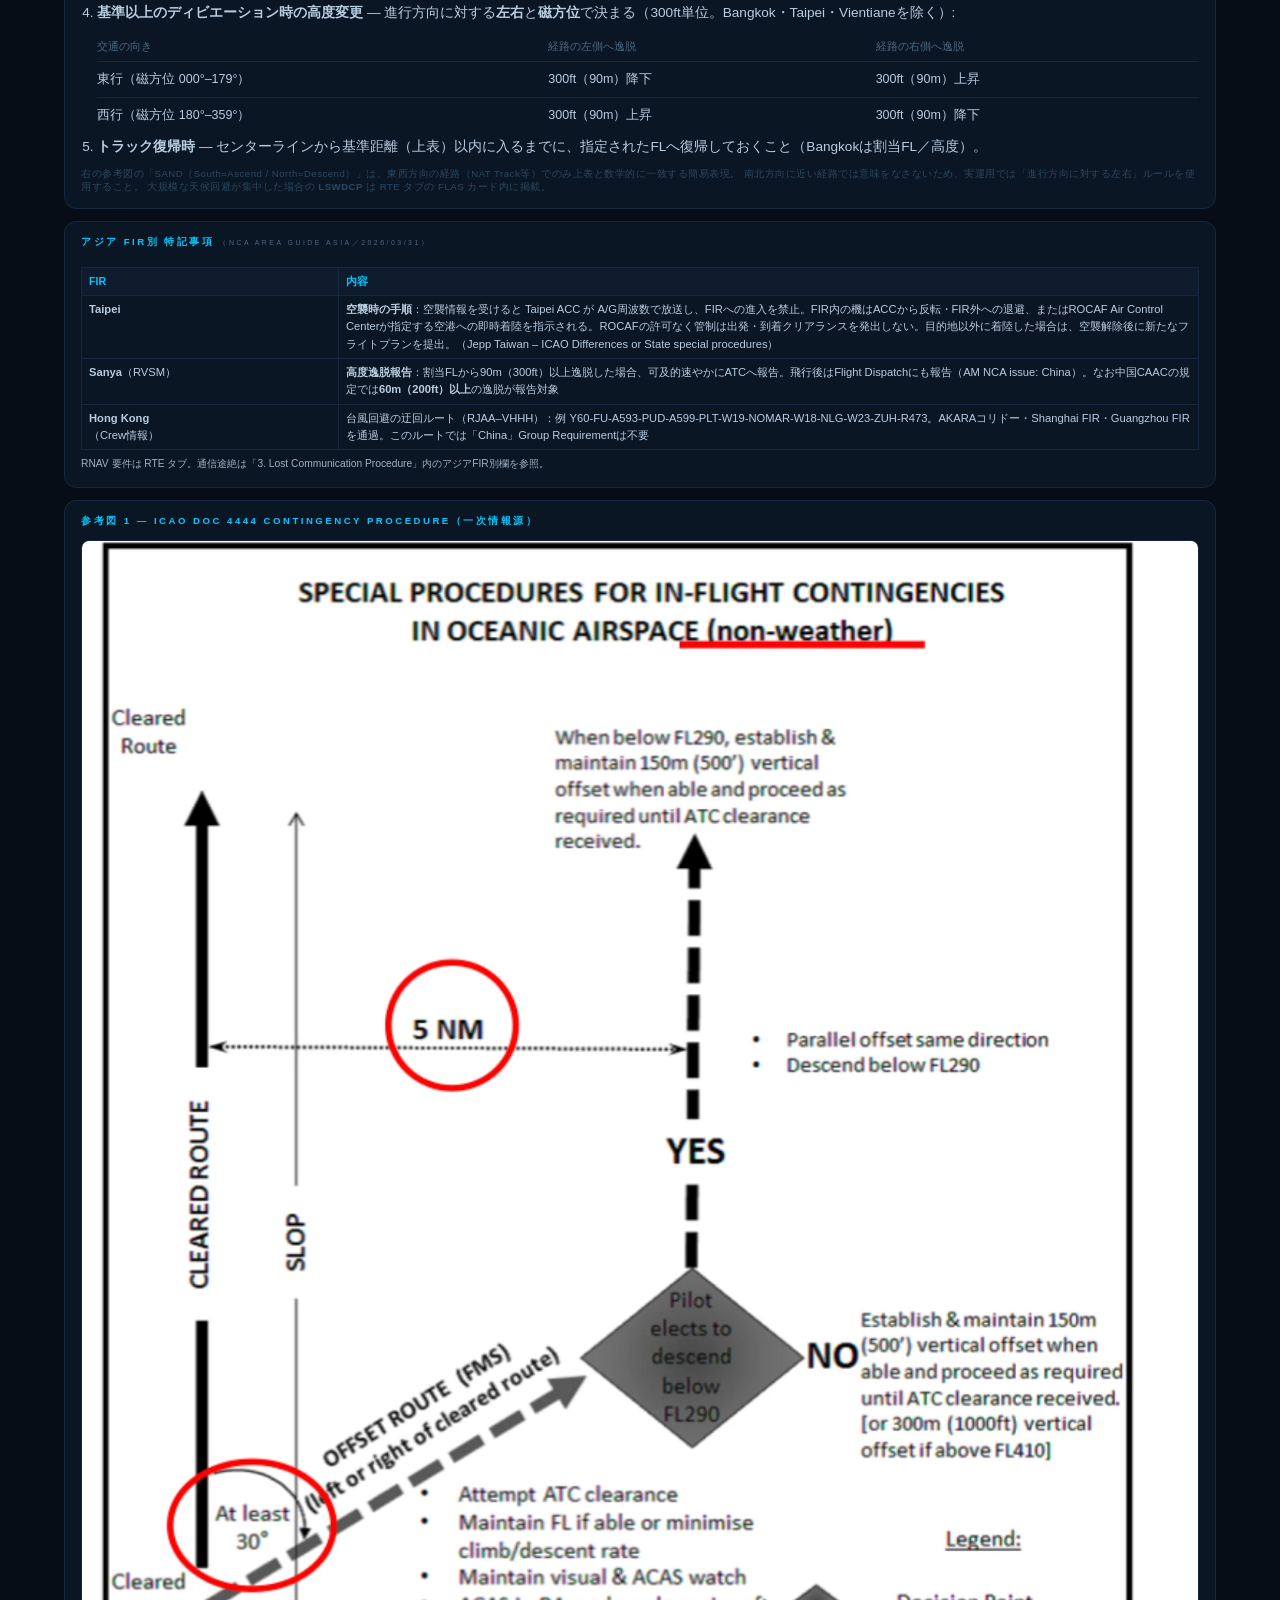
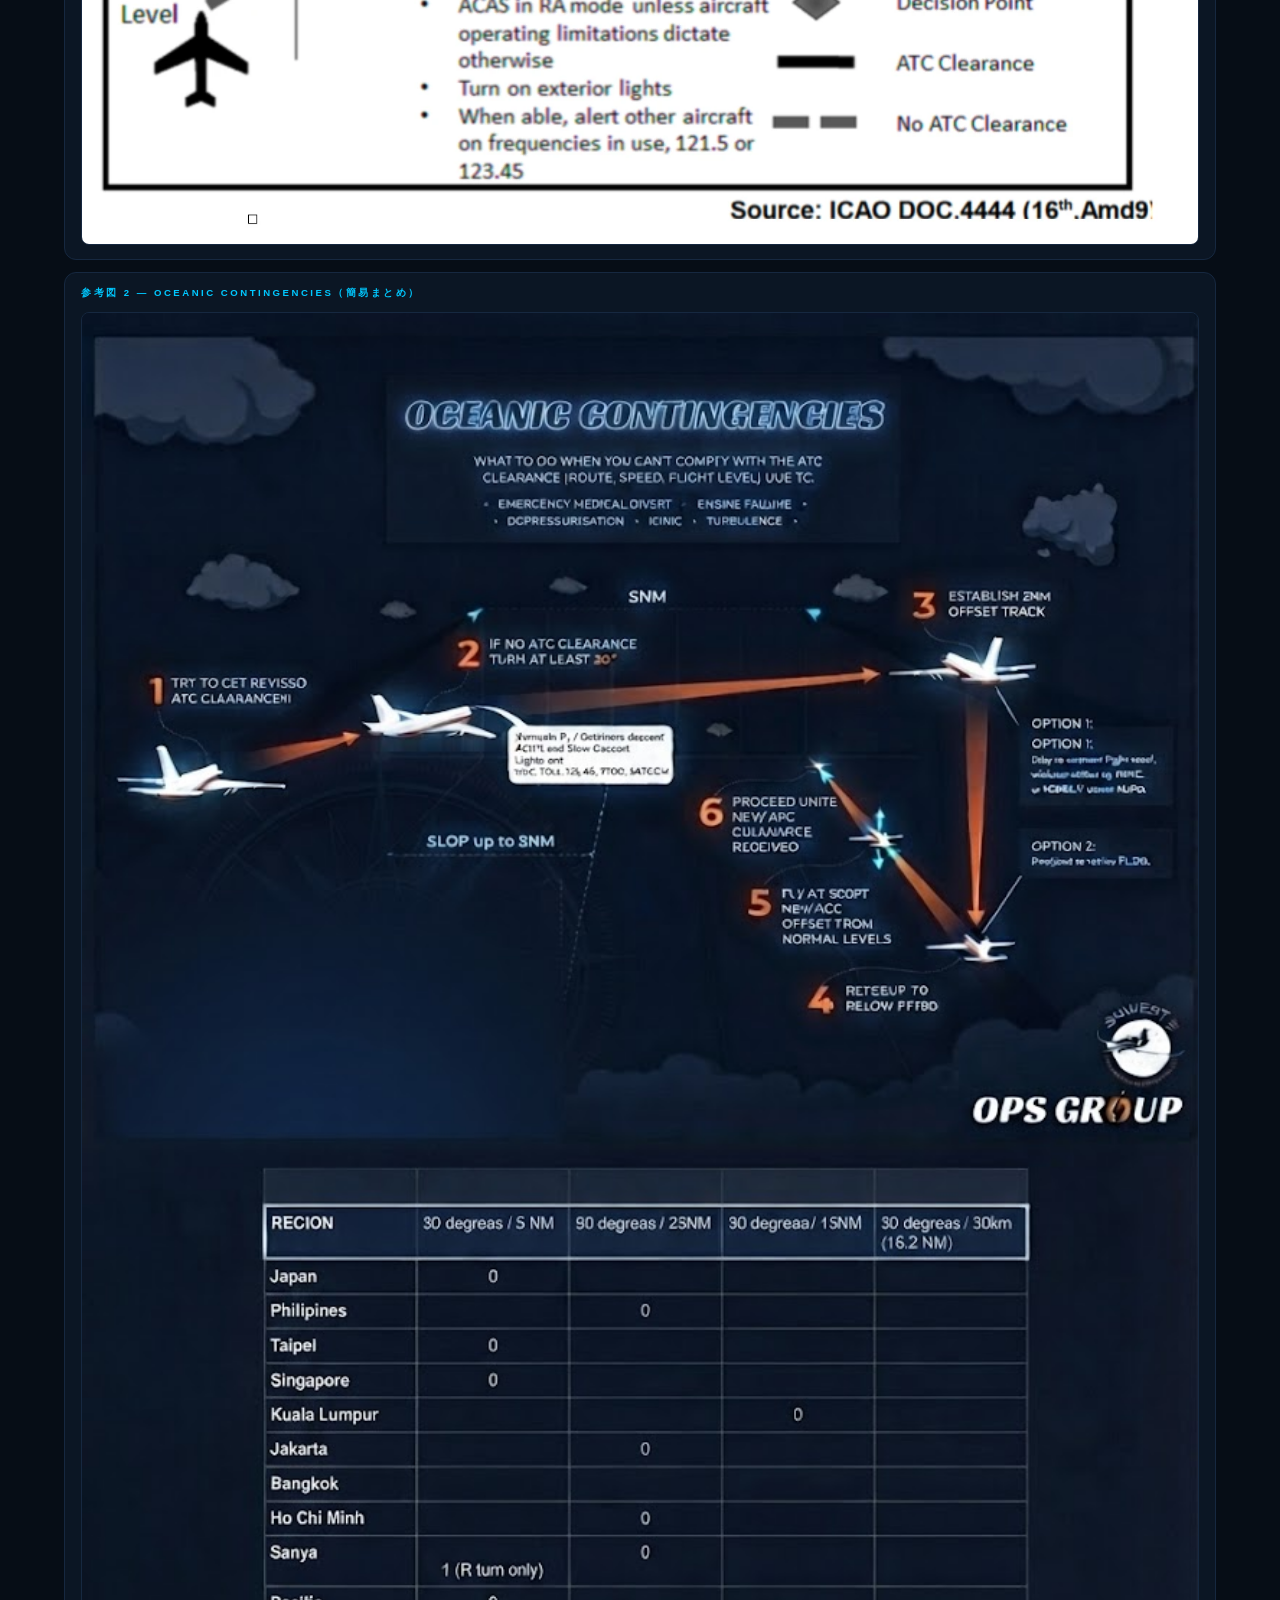
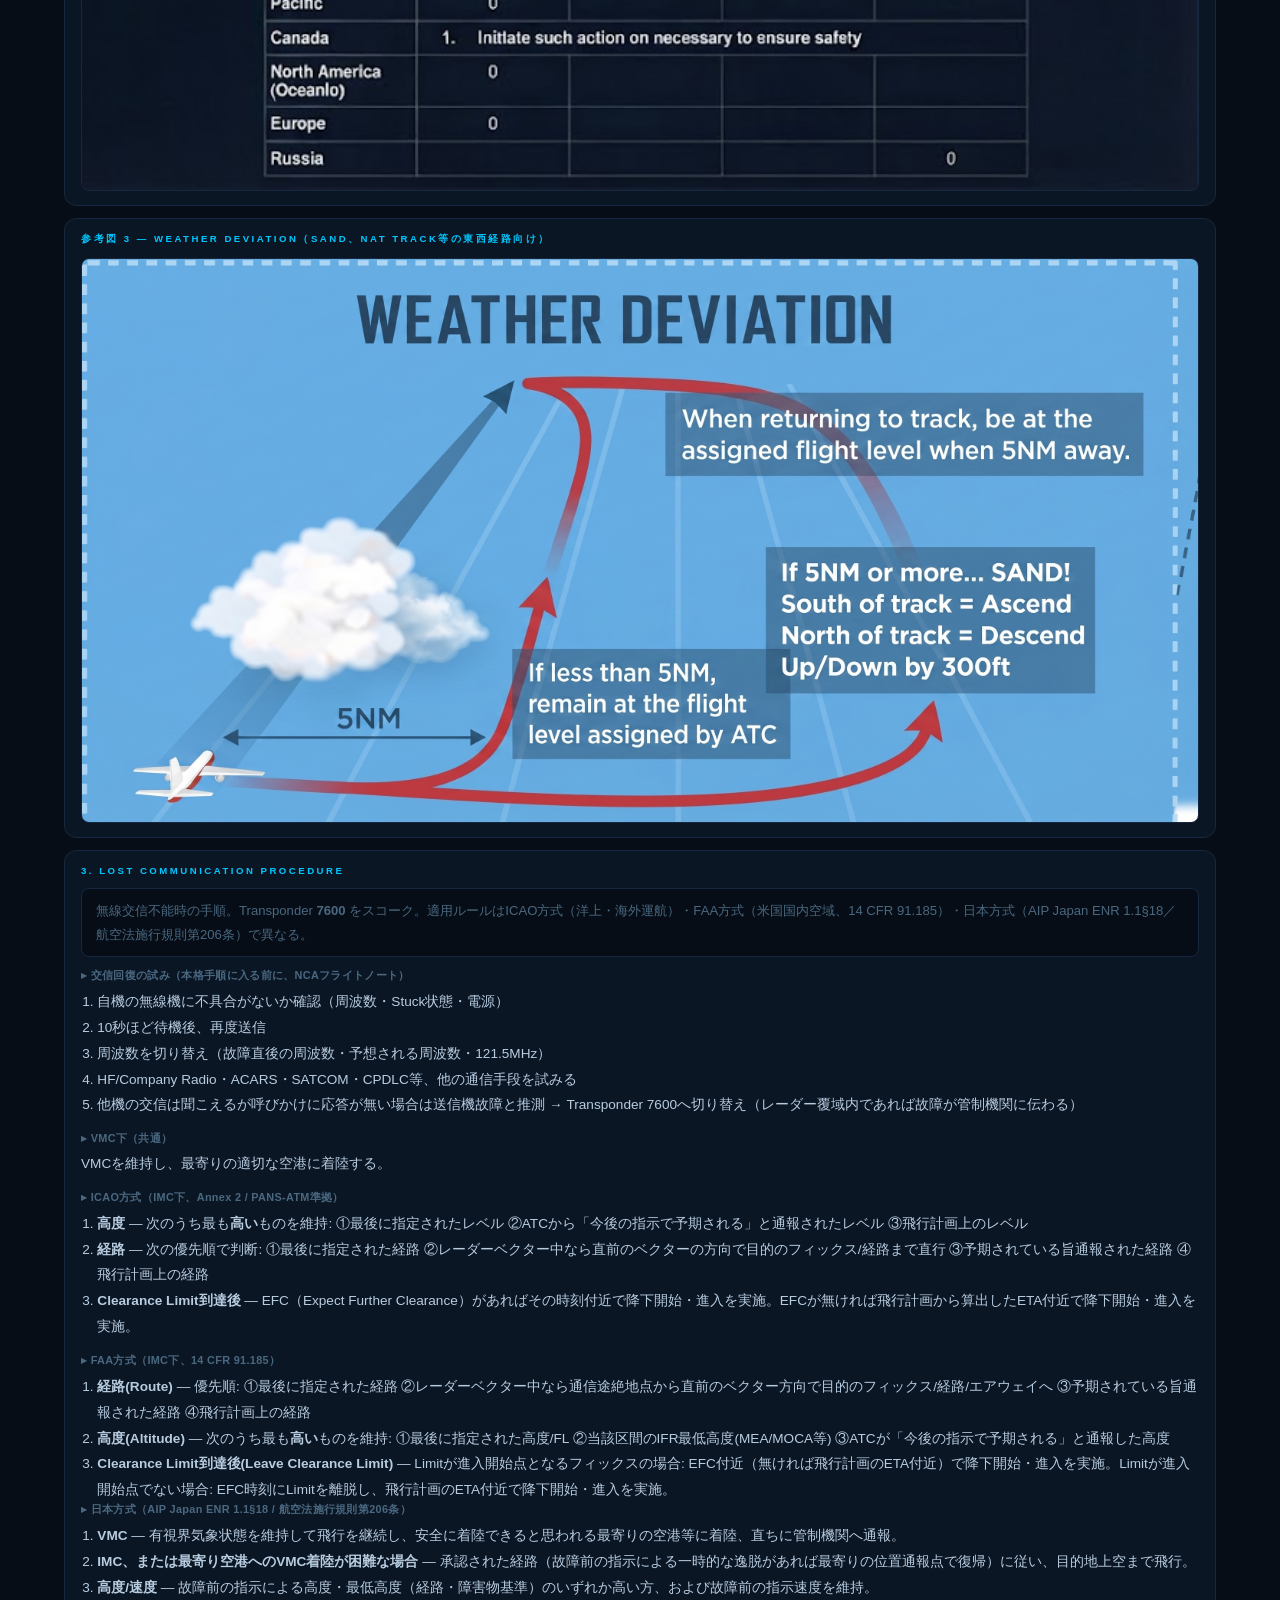
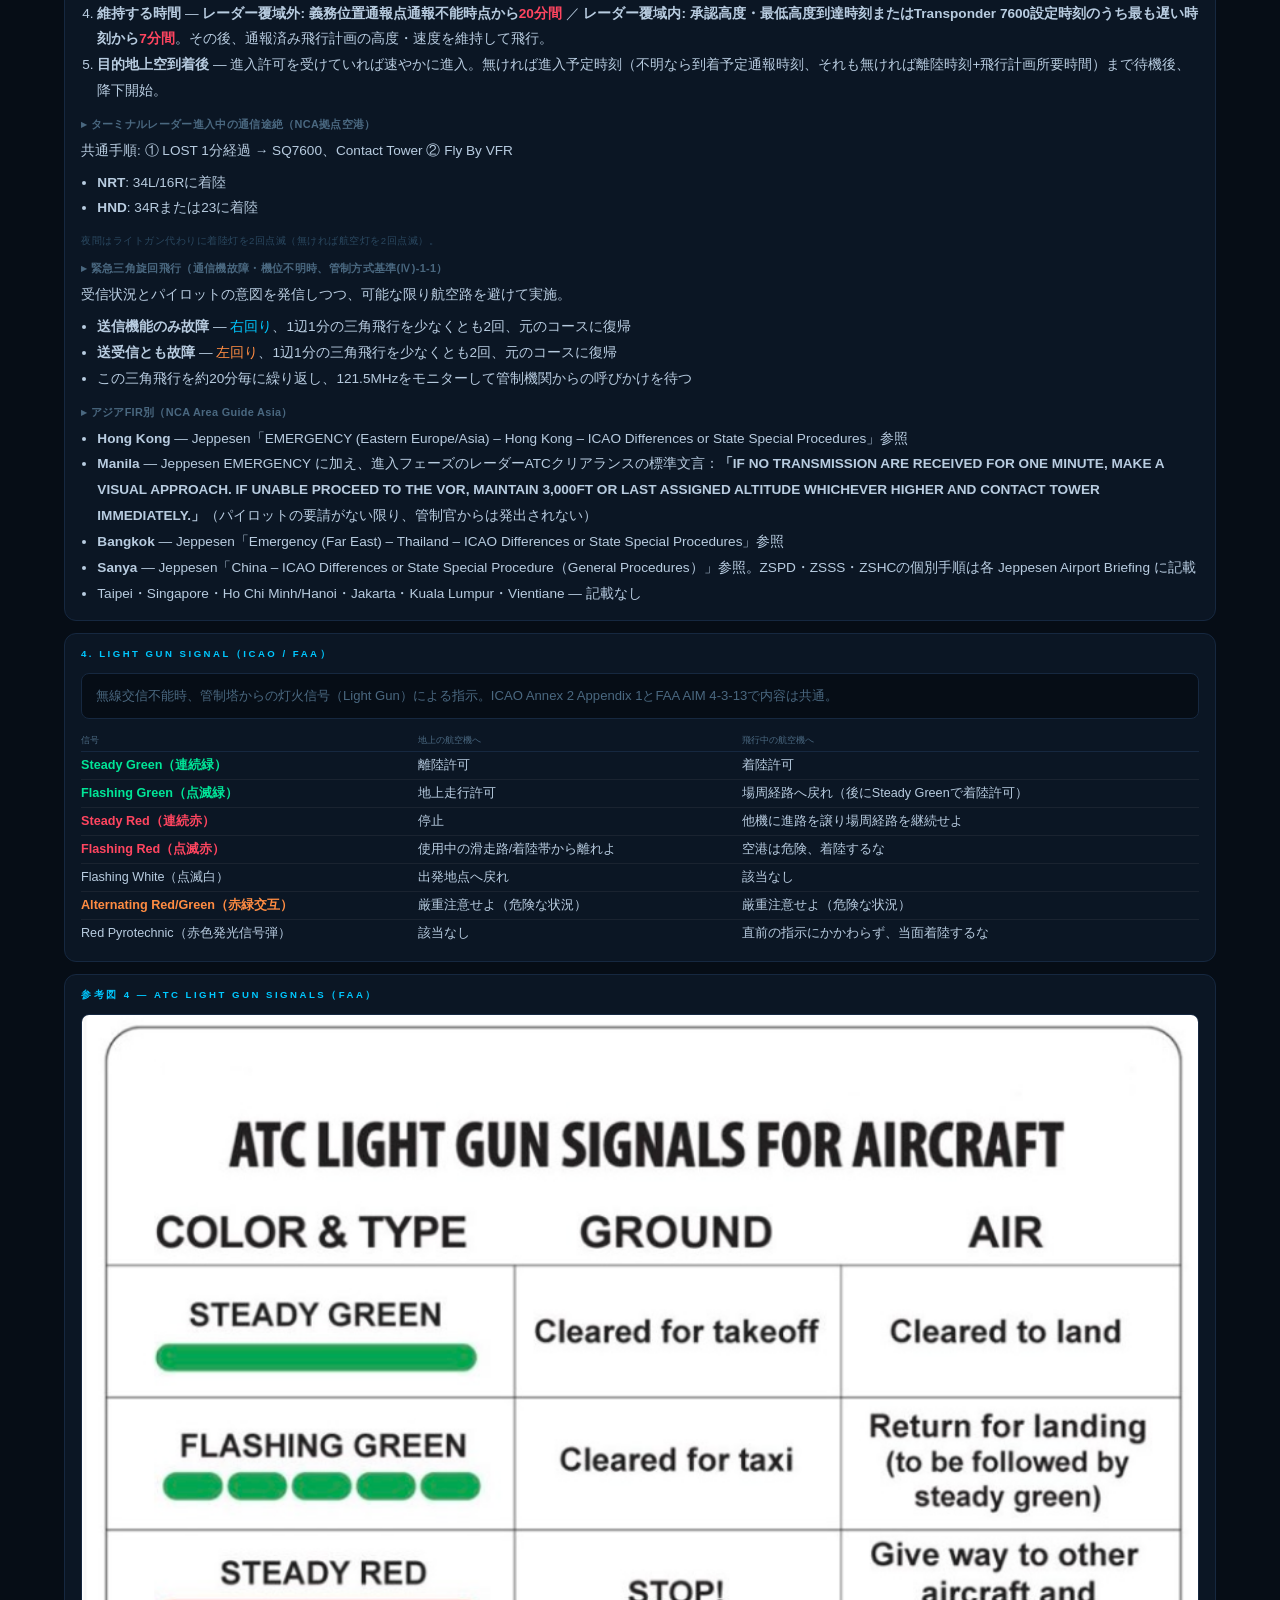
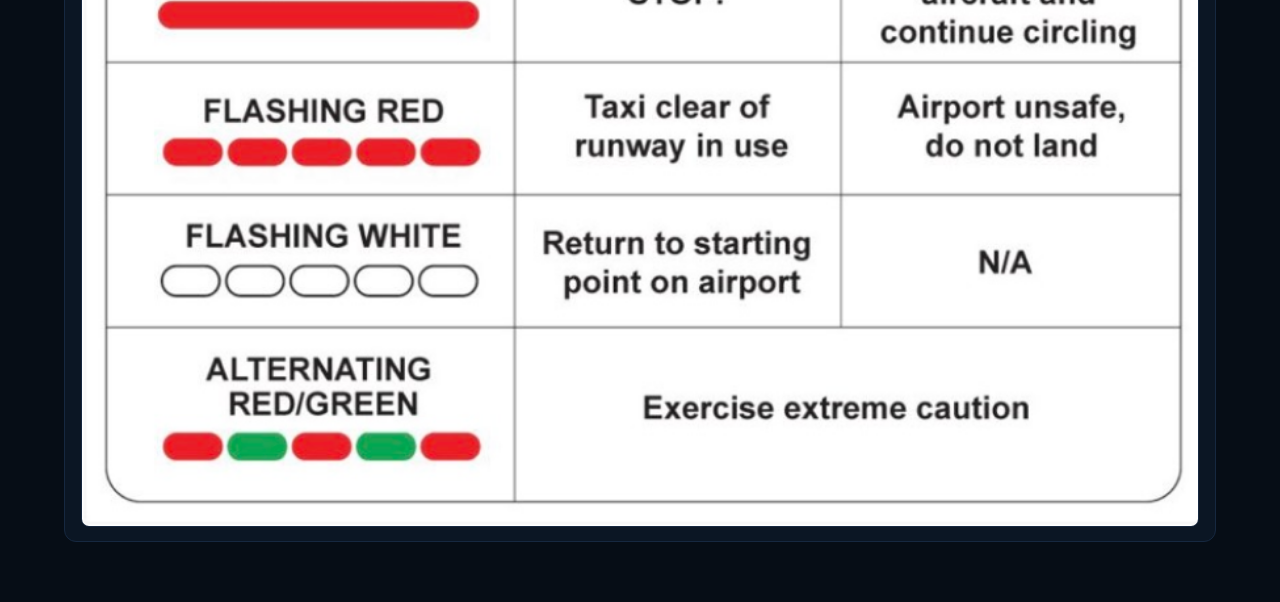
==== commit a3c1a04c: "auto-deploy: 2026-11-08 10:19" ====
--- a/emer.html
+++ b/emer.html
@@ -119,6 +119,7 @@
 <div style="font-size:0.82em;line-height:1.8;margin-bottom:12px"><b>PIC は、理由を問わず、割り当てられた Flight Level を維持できず、かつ新しい ATC Clearance も得られない場合、In-flight Contingency Procedure に従う。</b><br><span style="color:var(--muted)">PIC shall follow the in-flight contingency procedure when unable to maintain assigned Flight Level by any reasons, and also unable to get new ATC clearance</span>
 <div style="margin-top:6px"><b>Refer to：</b></div>
 <ul style="margin:2px 0 0;padding-left:1.2em"><li>洋上空域での In-flight Contingency Procedures<br><span style="color:var(--muted)">In-flight contingency procedures in oceanic airspace</span></li><li>洋上空域での In-flight Contingency 特別手順<br><span style="color:var(--muted)">Special procedures for in-flight contingencies in oceanic airspace</span></li><li>洋上空域での Weather Deviation 手順<br><span style="color:var(--muted)">Weather deviation procedures for oceanic airspace.</span></li><li>Strategic Lateral Offset 手順<br><span style="color:var(--muted)">Strategic lateral offset procedures</span></li><li>RVSM 停止の手順<br><span style="color:var(--muted)">Procedures for suspension of RVSM</span></li></ul></div>
+<div class="hint" style="margin:-6px 0 12px">出典：講義スライド「In flight／Refer to」（資料名・ページは未確認）</div>
       <div class="formula-box" style="margin-bottom:12px">
         ATC Clearance（Route / Speed / Flight Level）を維持できない場合の対応手順（Non-weather）。
         想定要因: Emergency Medical Divert・Engine Failure・Depressurization・Icing・Turbulence
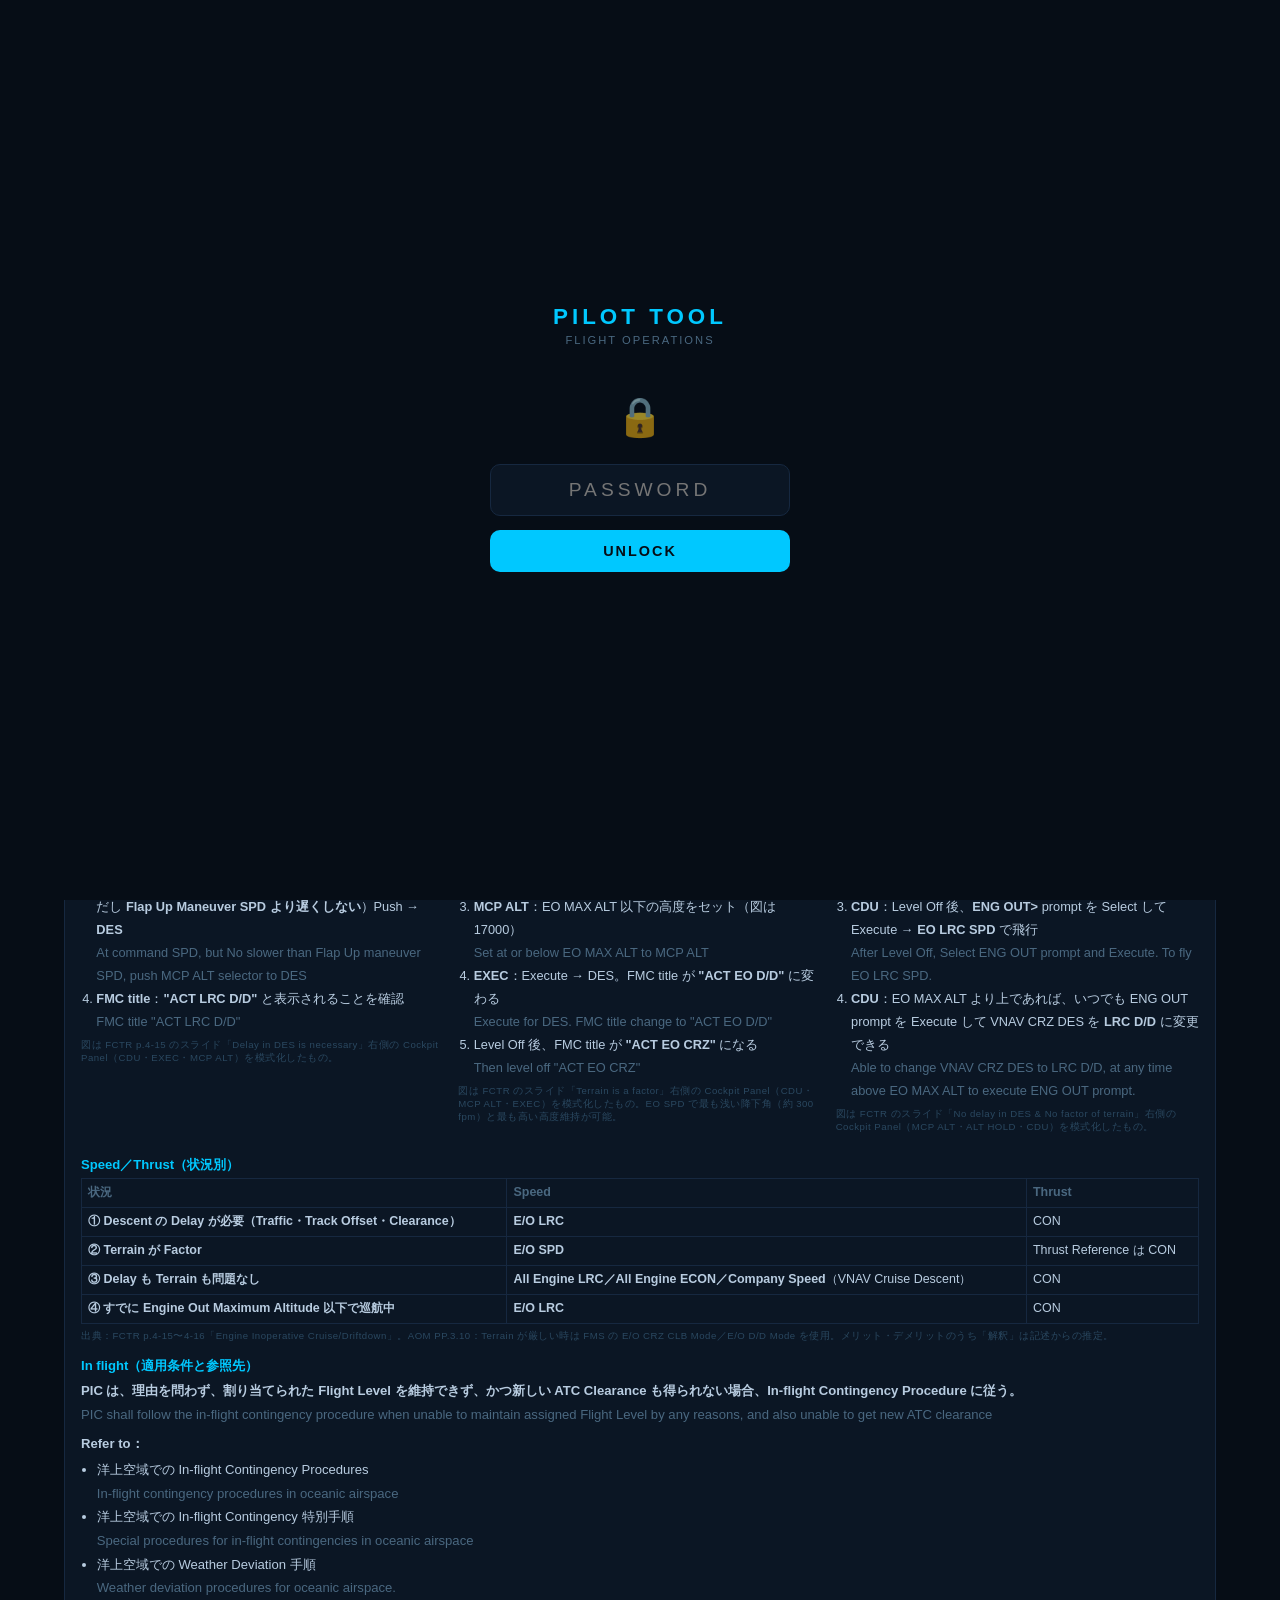
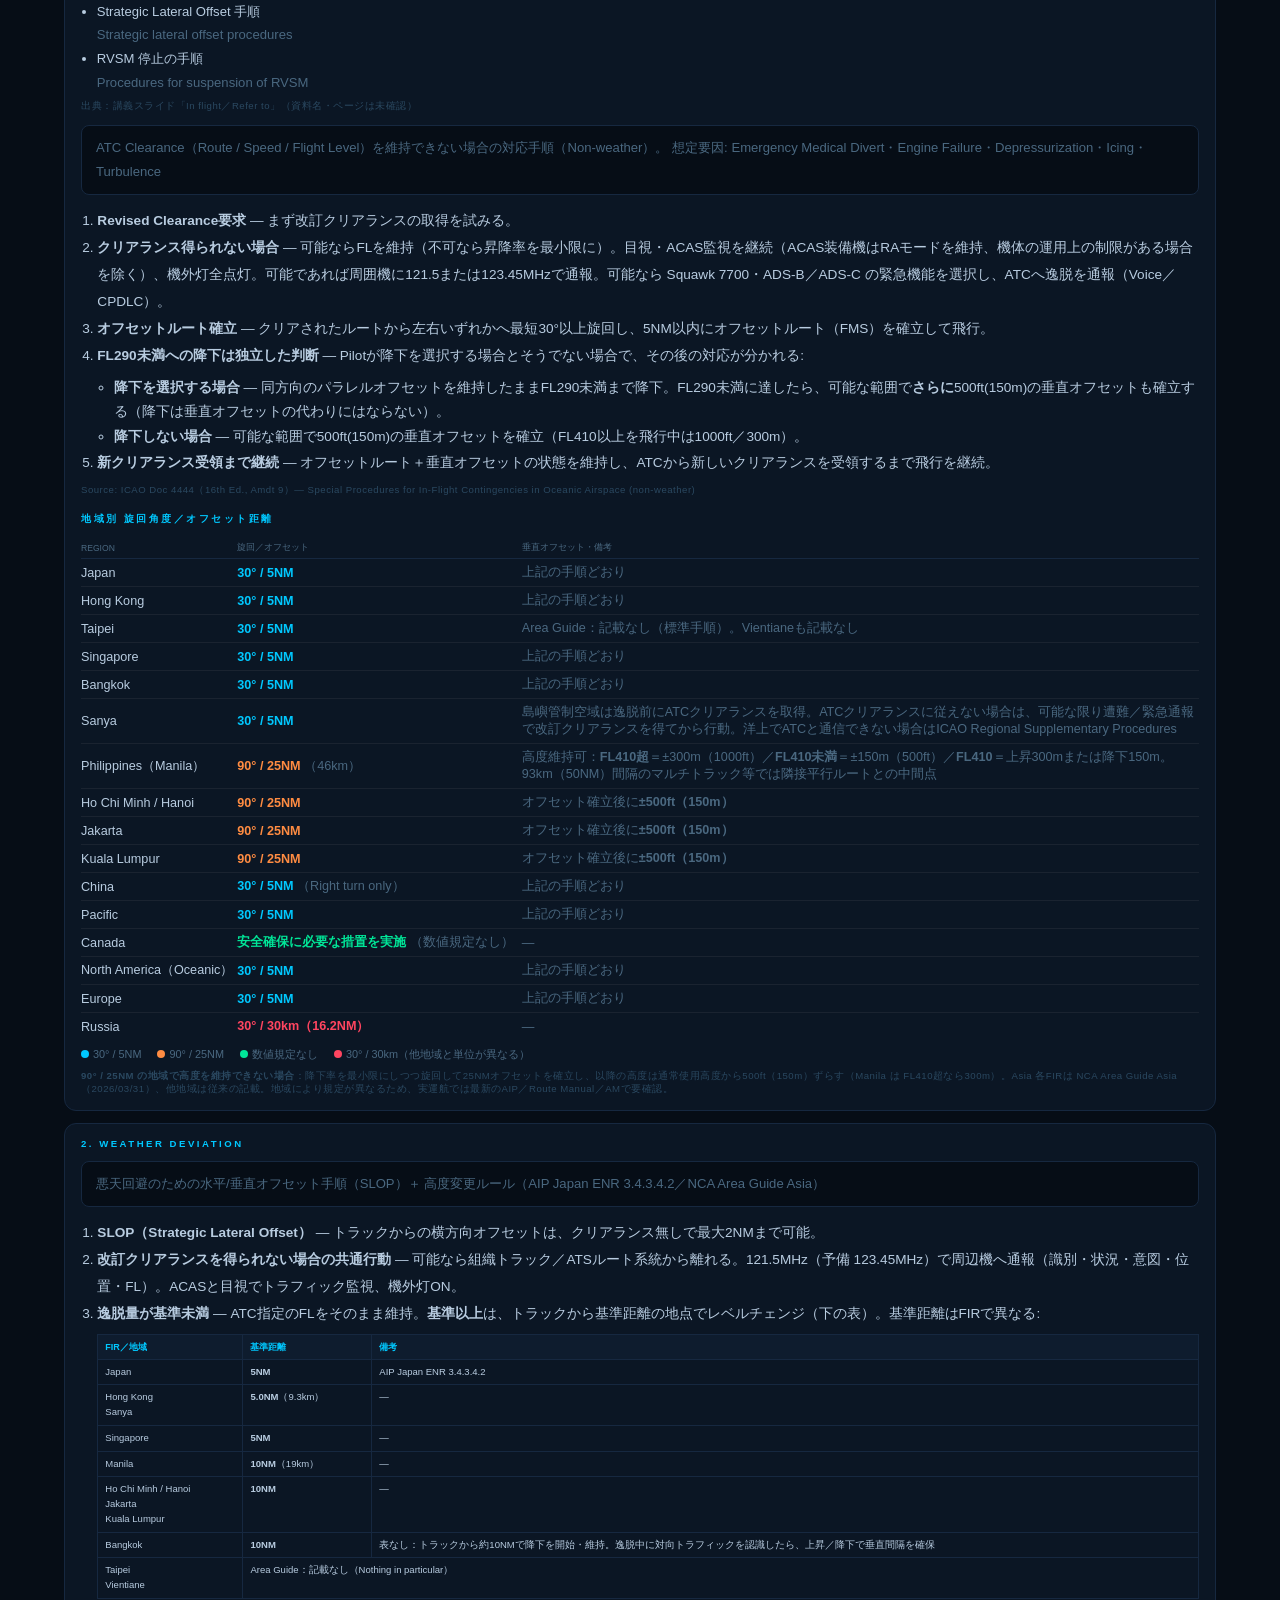
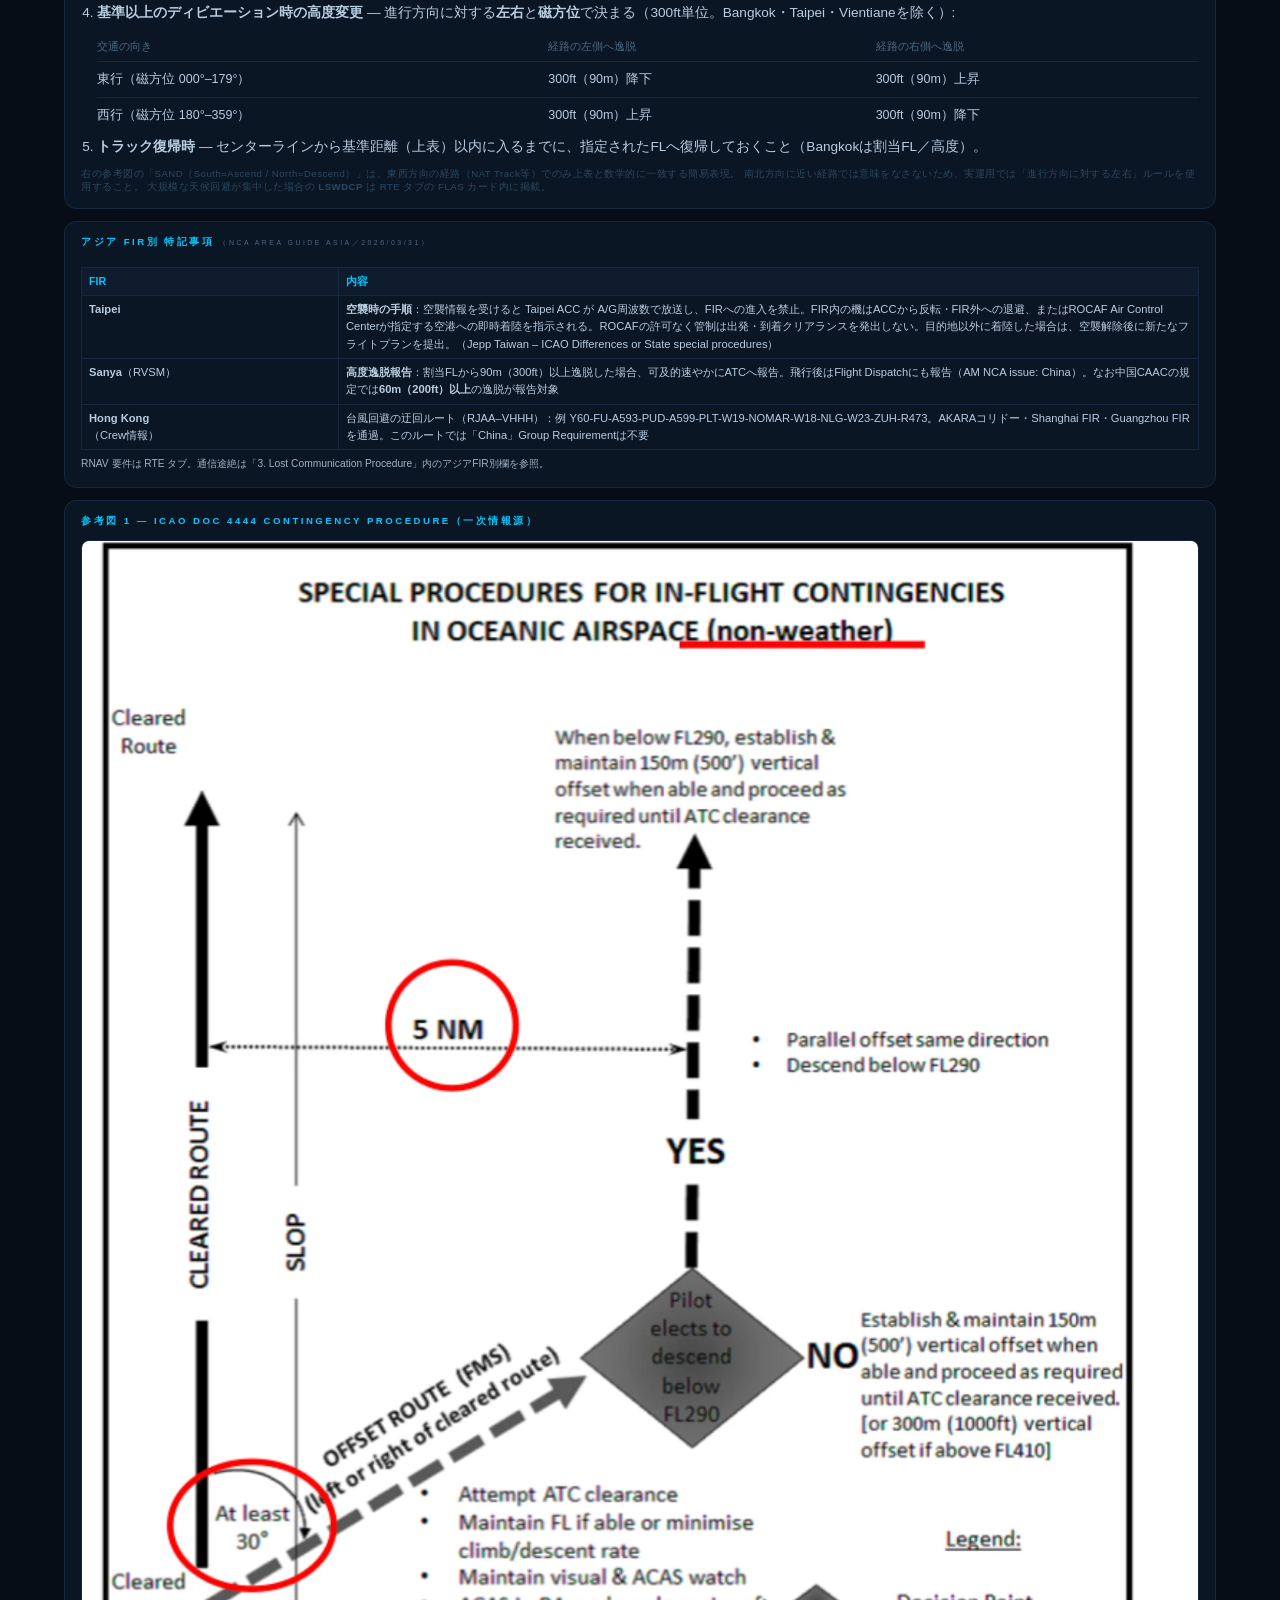
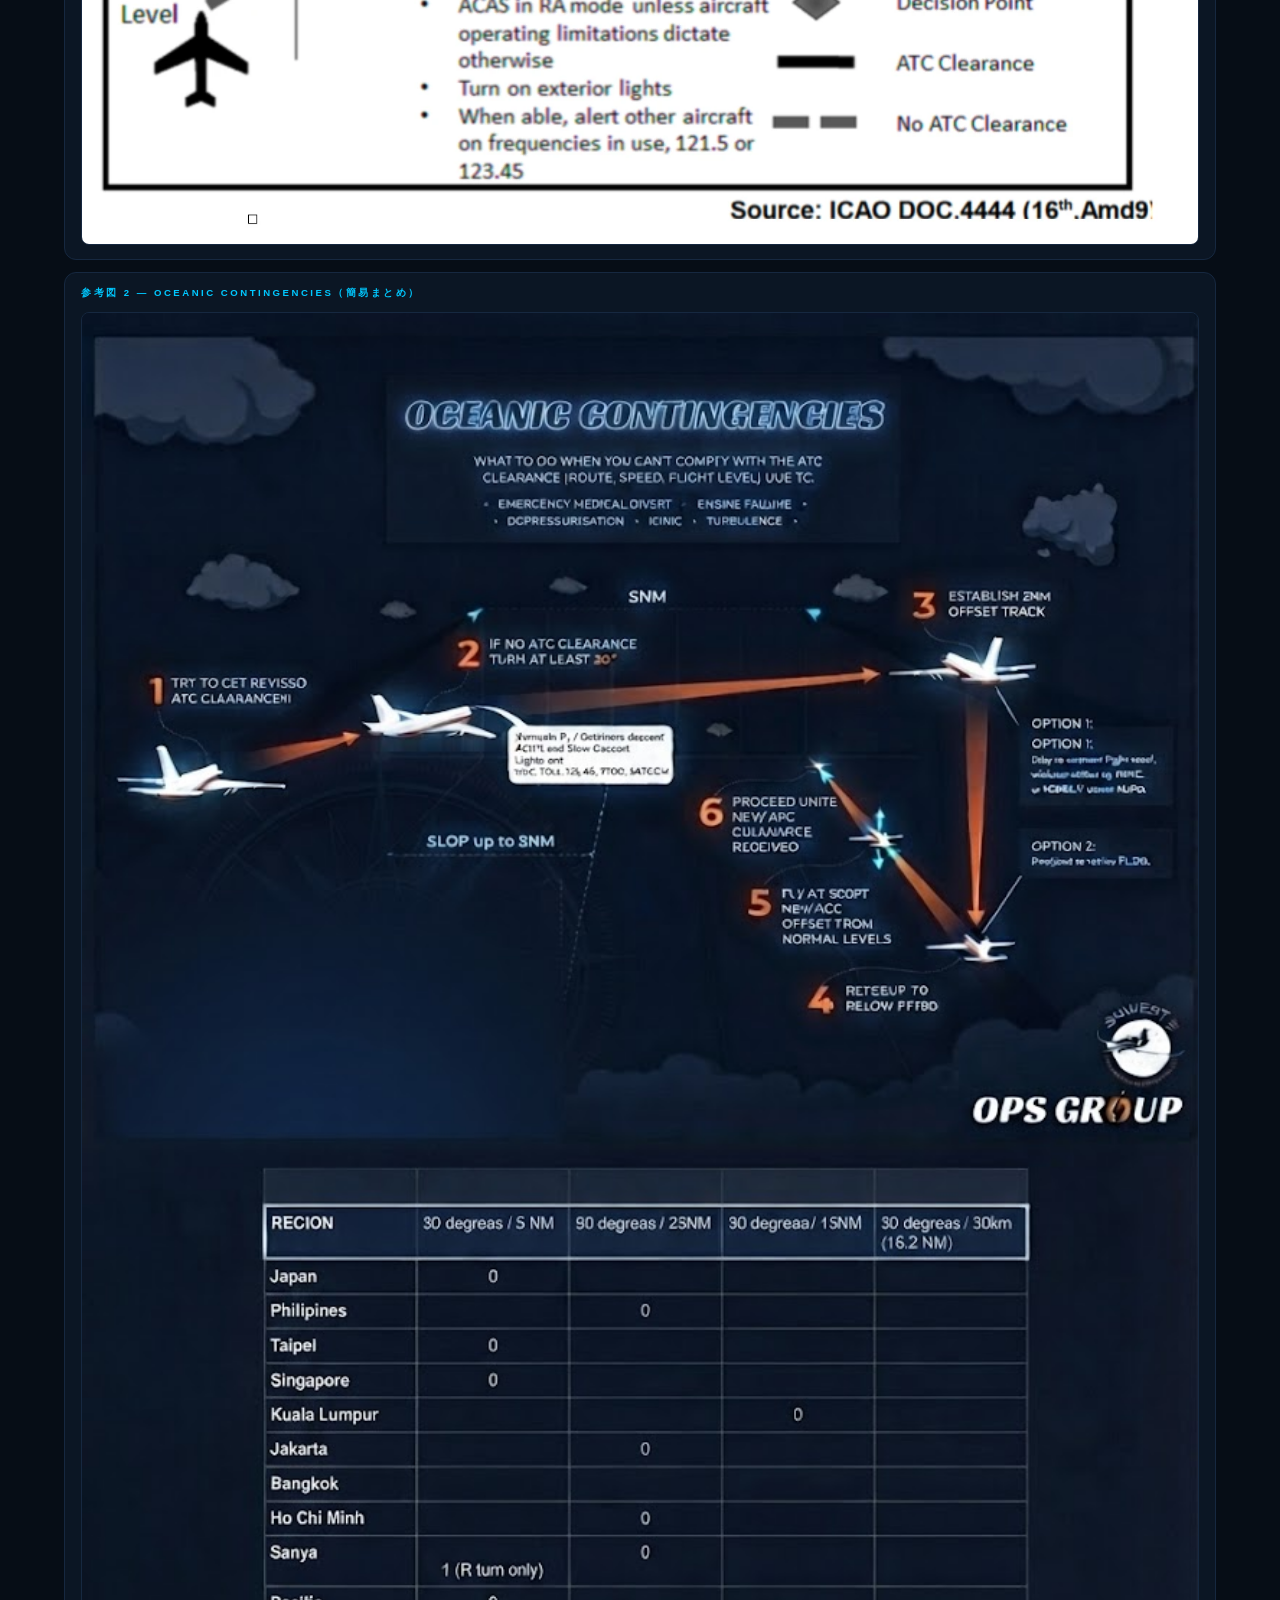
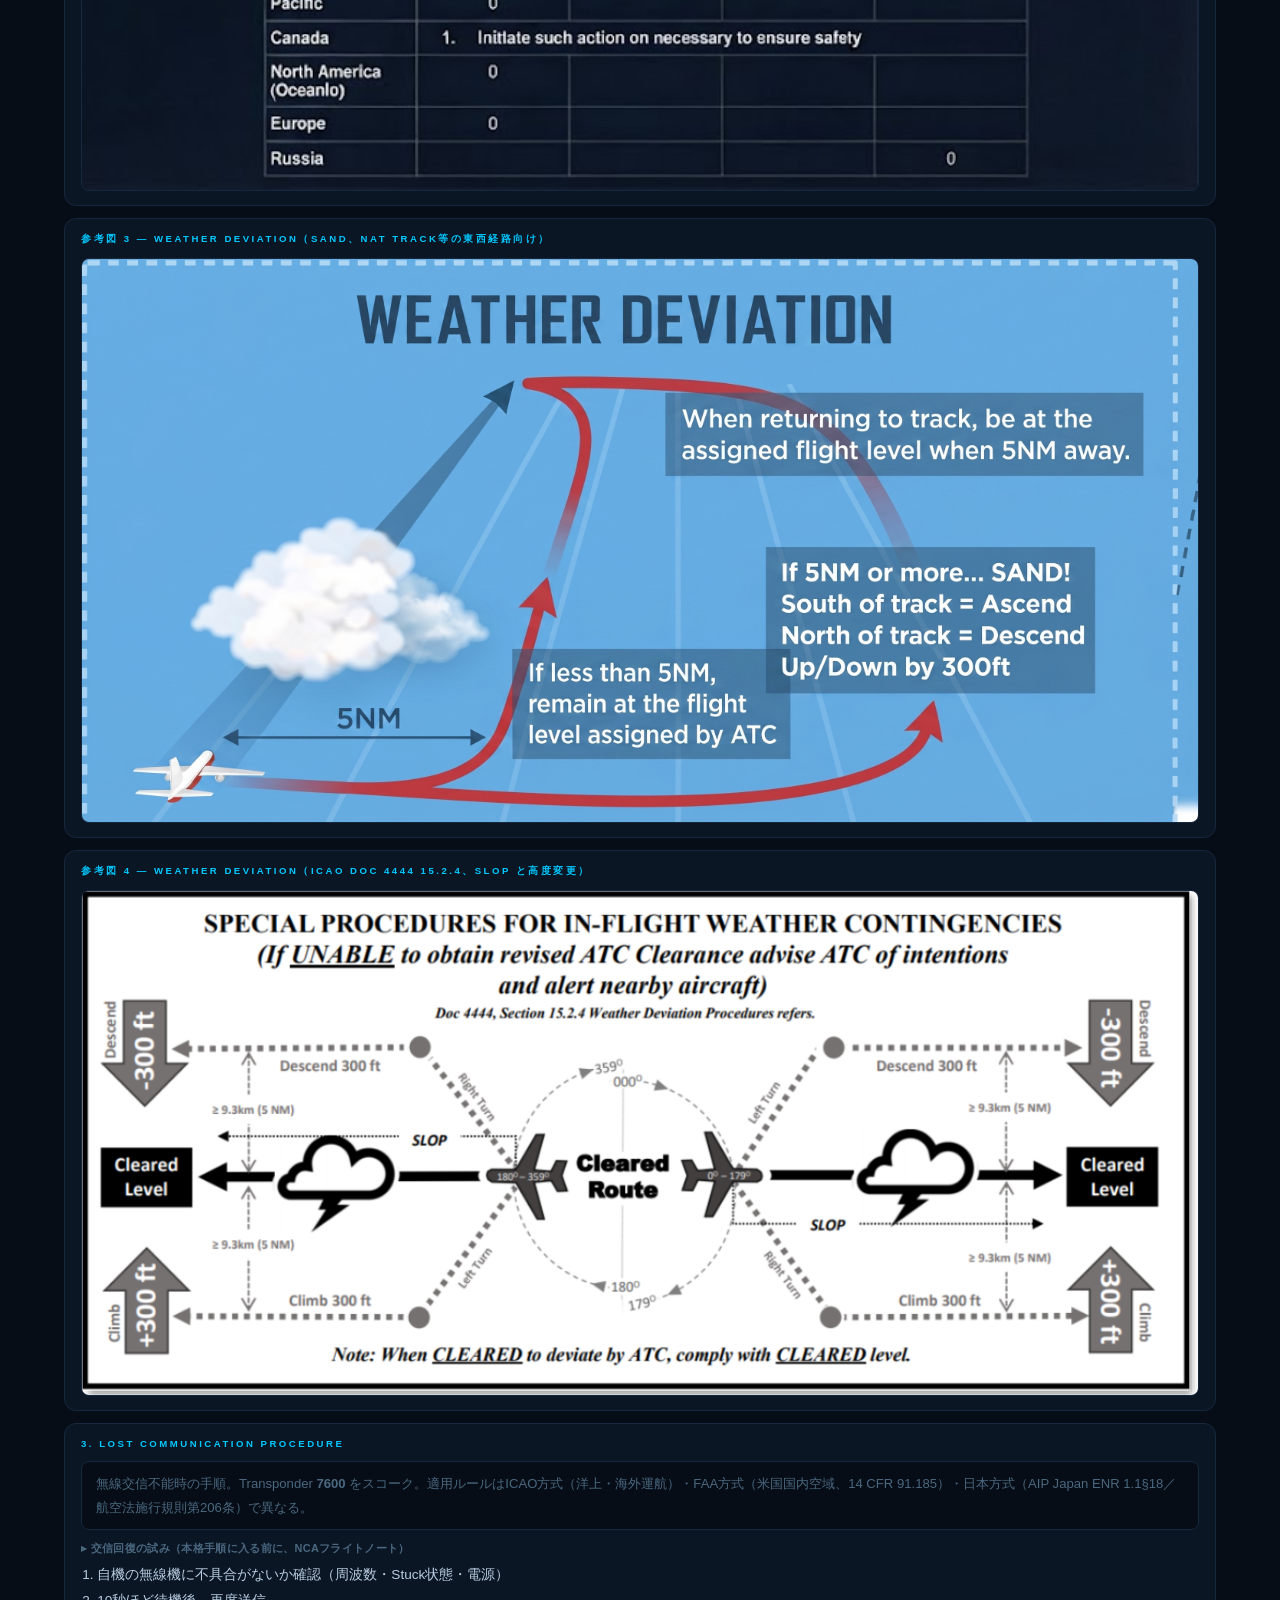
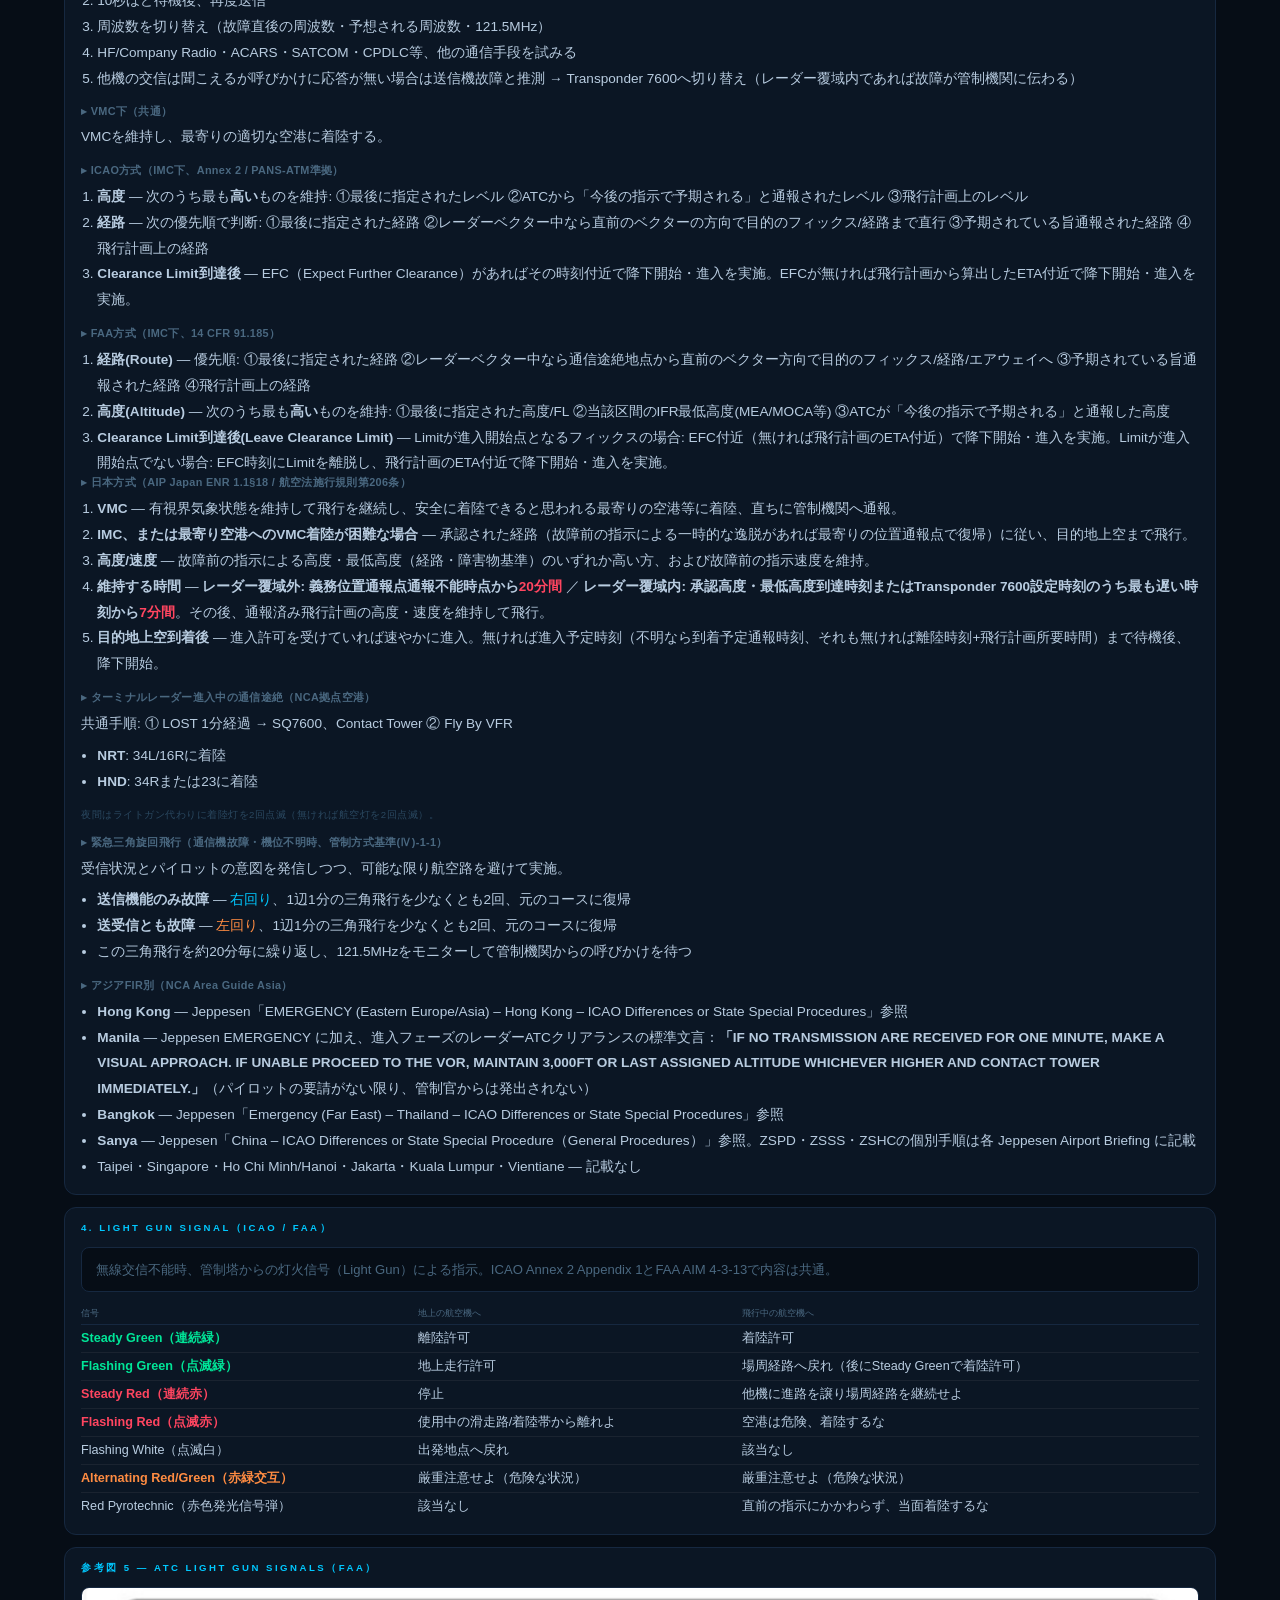
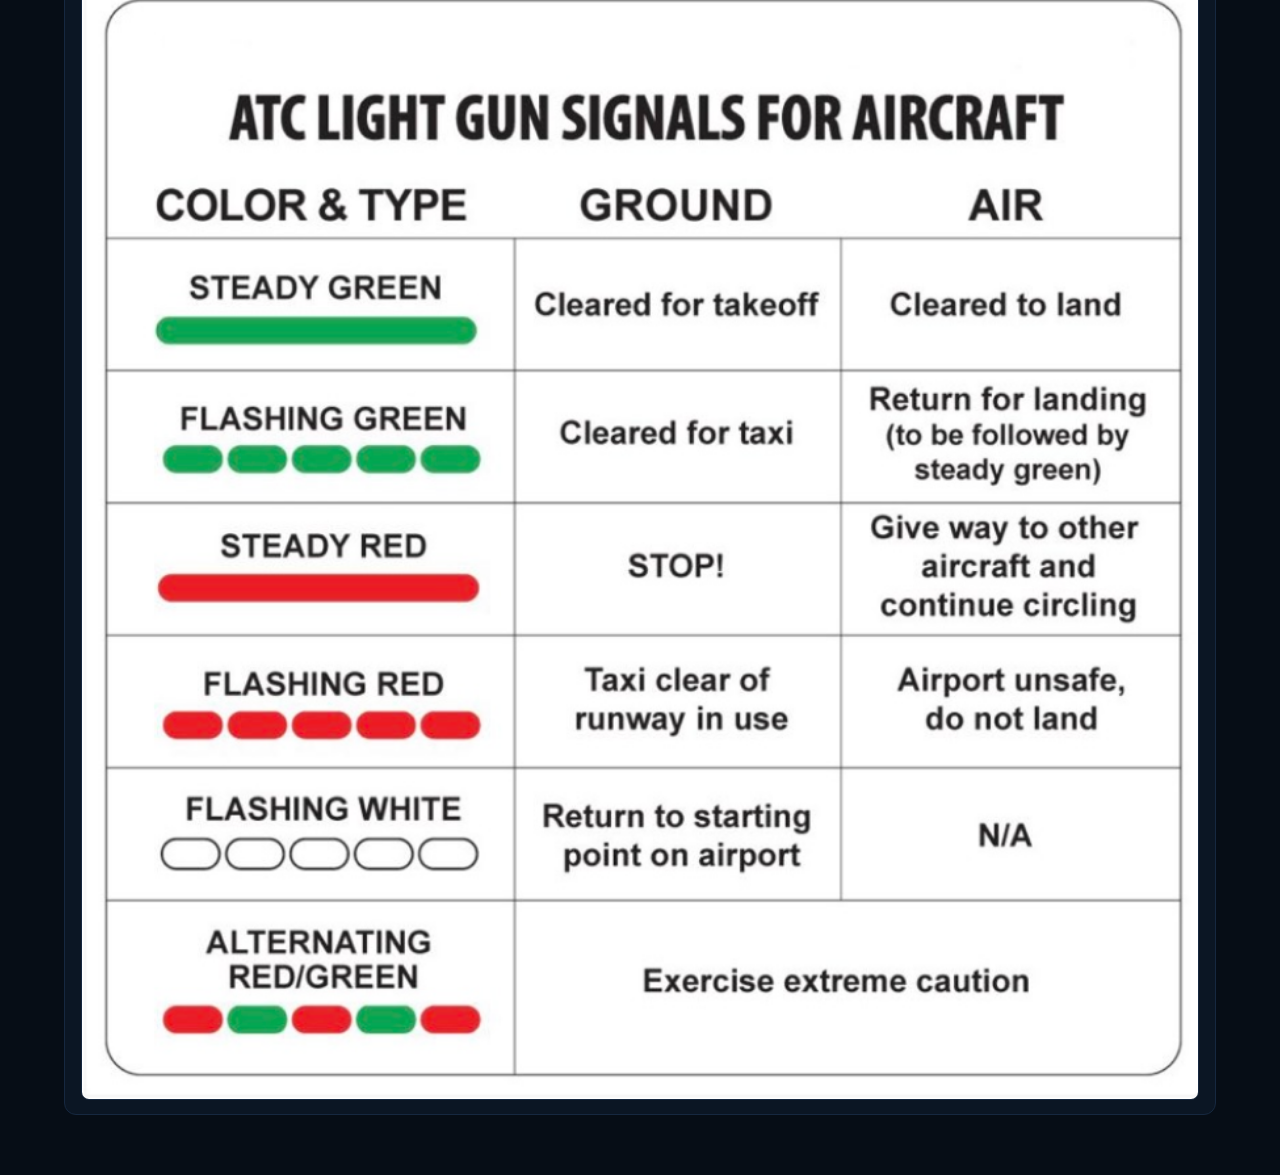
==== commit 7148be75: "EMER: Weather Deviation に ICAO Doc 4444 15.2.4 の参考図（SLOP と高度変更）を追加、SW cache v5 Co-Authored-By: Claud" ====
--- a/emer.html
+++ b/emer.html
@@ -265,6 +265,11 @@
 </div>
 
 <div class="card">
+  <div class="card-title">参考図 4 — Weather Deviation（ICAO Doc 4444 15.2.4、SLOP と高度変更）</div>
+  <img src="./emer_img/weather_deviation_doc4444.png" alt="ICAO Doc 4444 15.2.4 Special Procedures for In-Flight Weather Contingencies 参考図（改訂クリアランスを得られない場合のSLOPと300ft高度変更）" style="width:100%;border-radius:8px;border:1px solid var(--border);display:block">
+</div>
+
+<div class="card">
       <div class="card-title">3. Lost Communication Procedure</div>
       <div class="formula-box" style="margin-bottom:12px">
         無線交信不能時の手順。Transponder <b>7600</b> をスコーク。適用ルールはICAO方式（洋上・海外運航）・FAA方式（米国国内空域、14 CFR 91.185）・日本方式（AIP Japan ENR 1.1§18／航空法施行規則第206条）で異なる。
@@ -363,7 +368,7 @@
 </div>
 
 <div class="card">
-  <div class="card-title">参考図 4 — ATC Light Gun Signals（FAA）</div>
+  <div class="card-title">参考図 5 — ATC Light Gun Signals（FAA）</div>
   <img src="./emer_img/light_gun_signal.png" alt="ATC Light Gun Signals for Aircraft 参考図" style="width:100%;border-radius:8px;border:1px solid var(--border);display:block">
 </div>
 
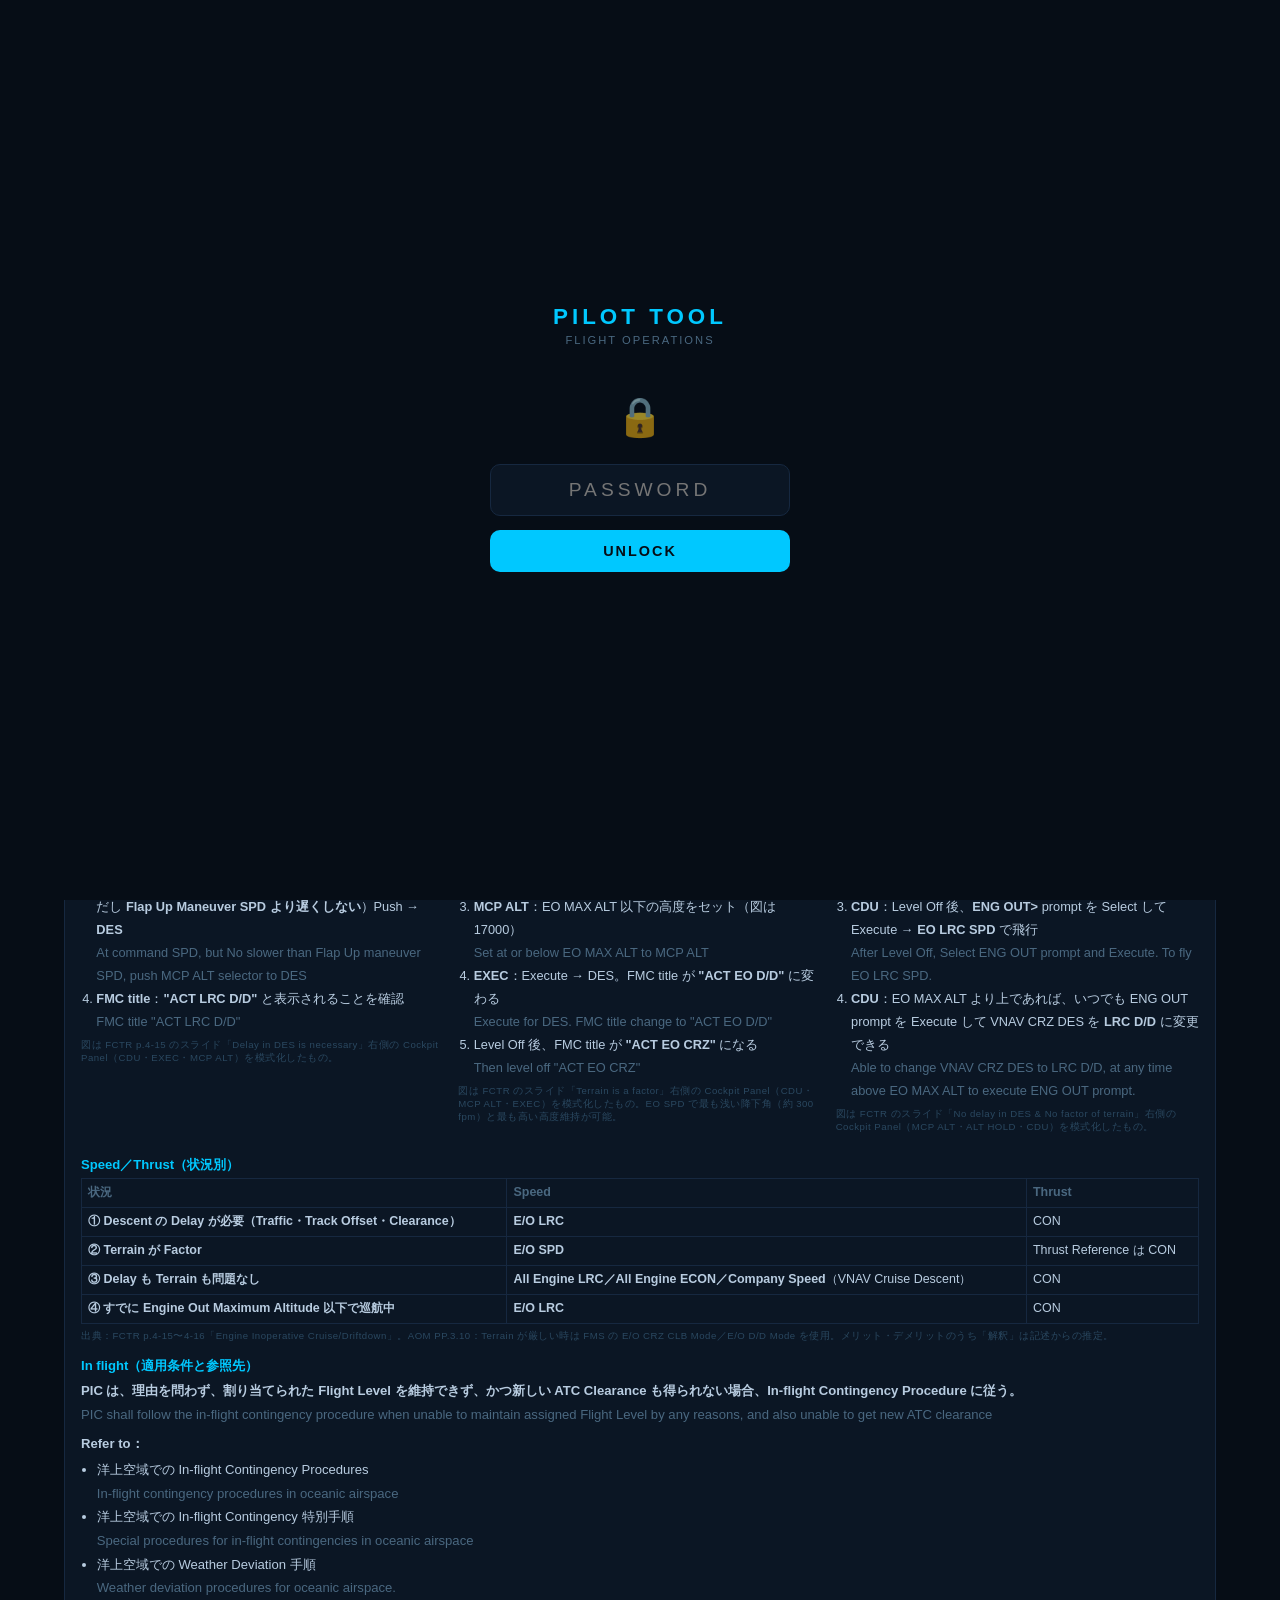
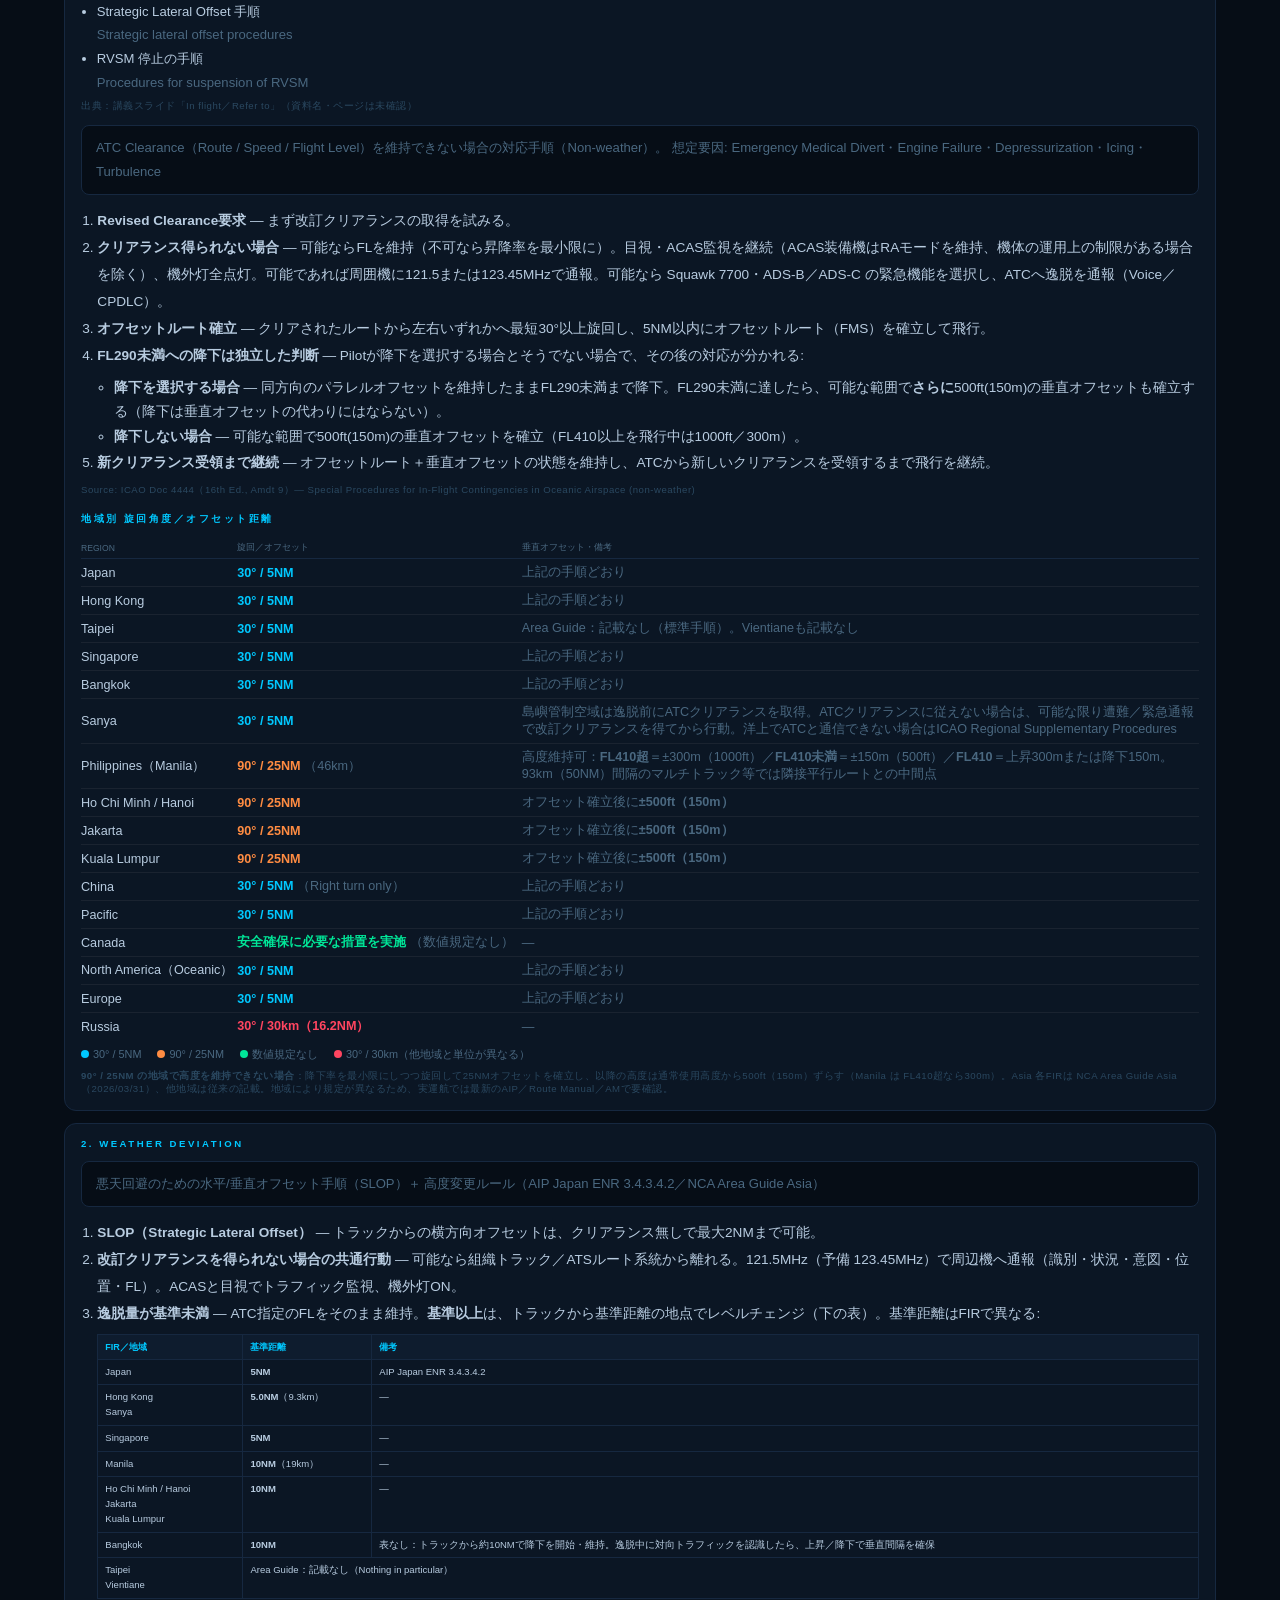
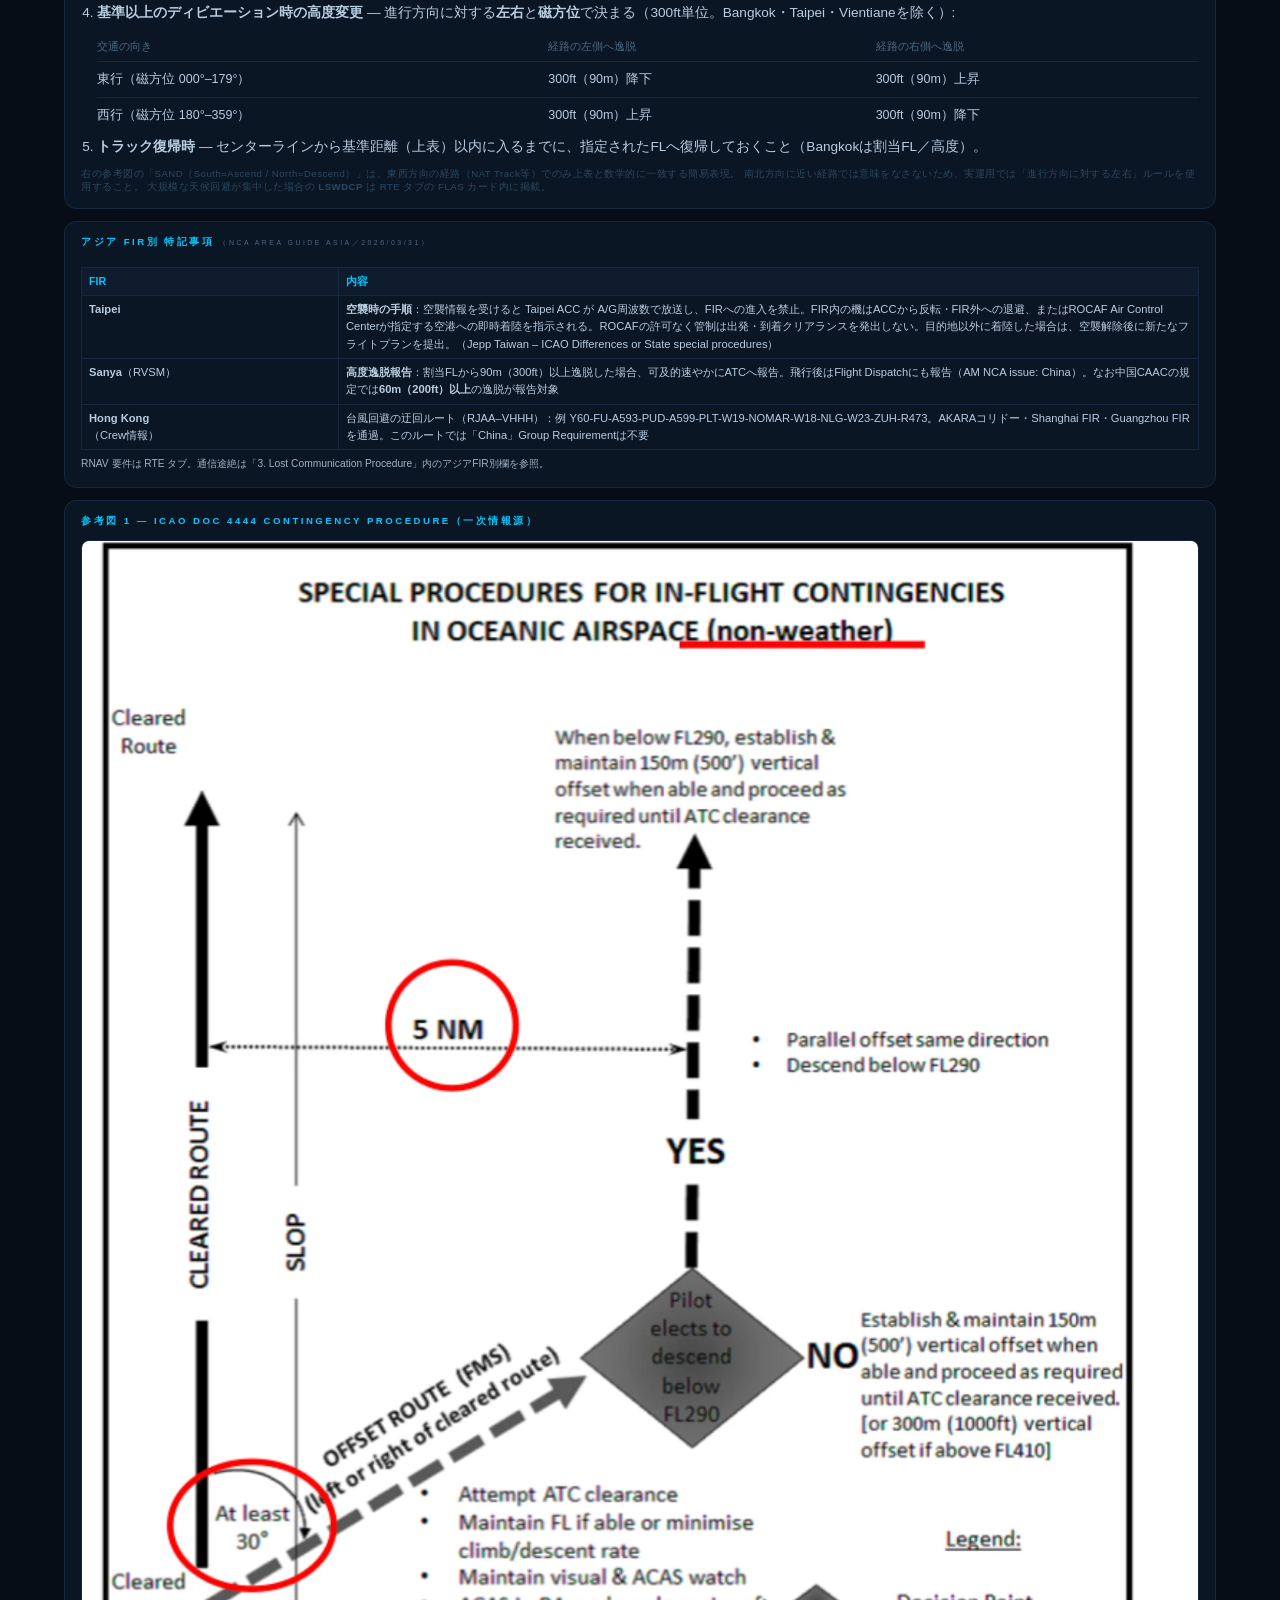
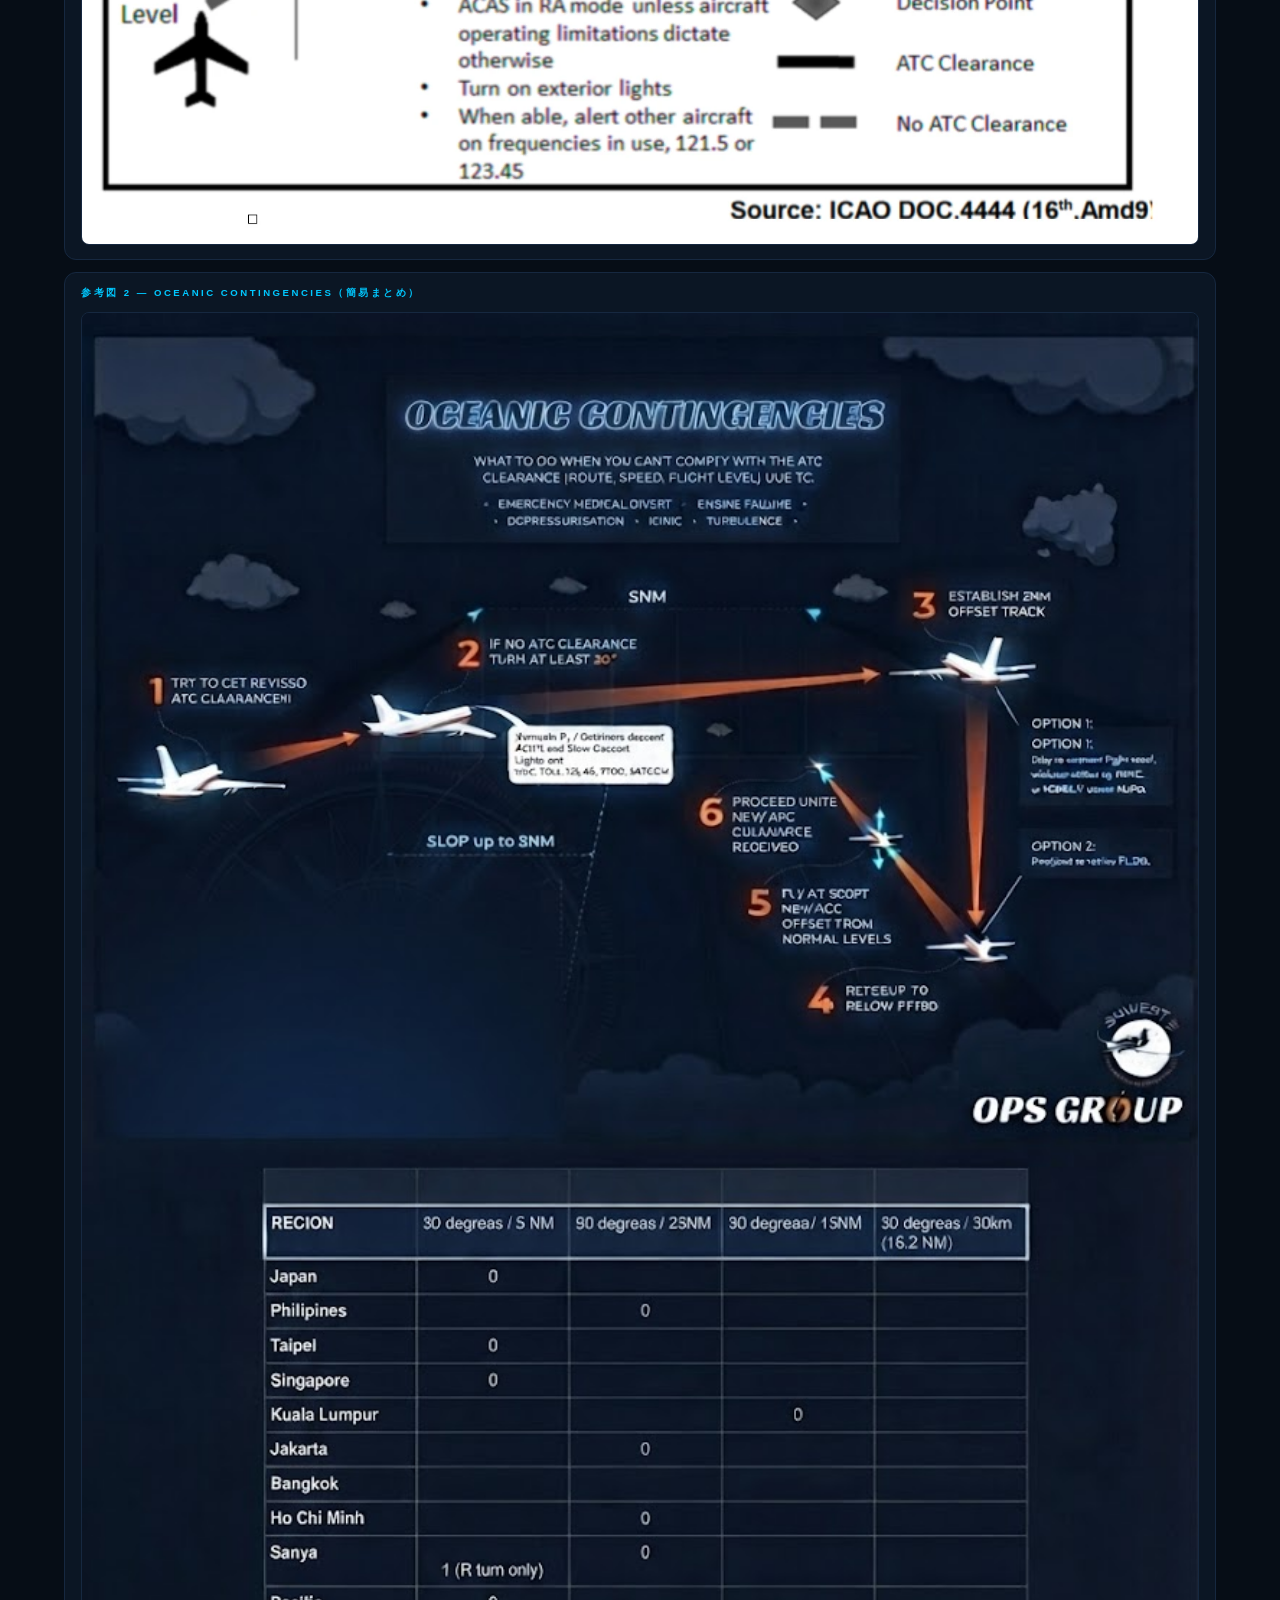
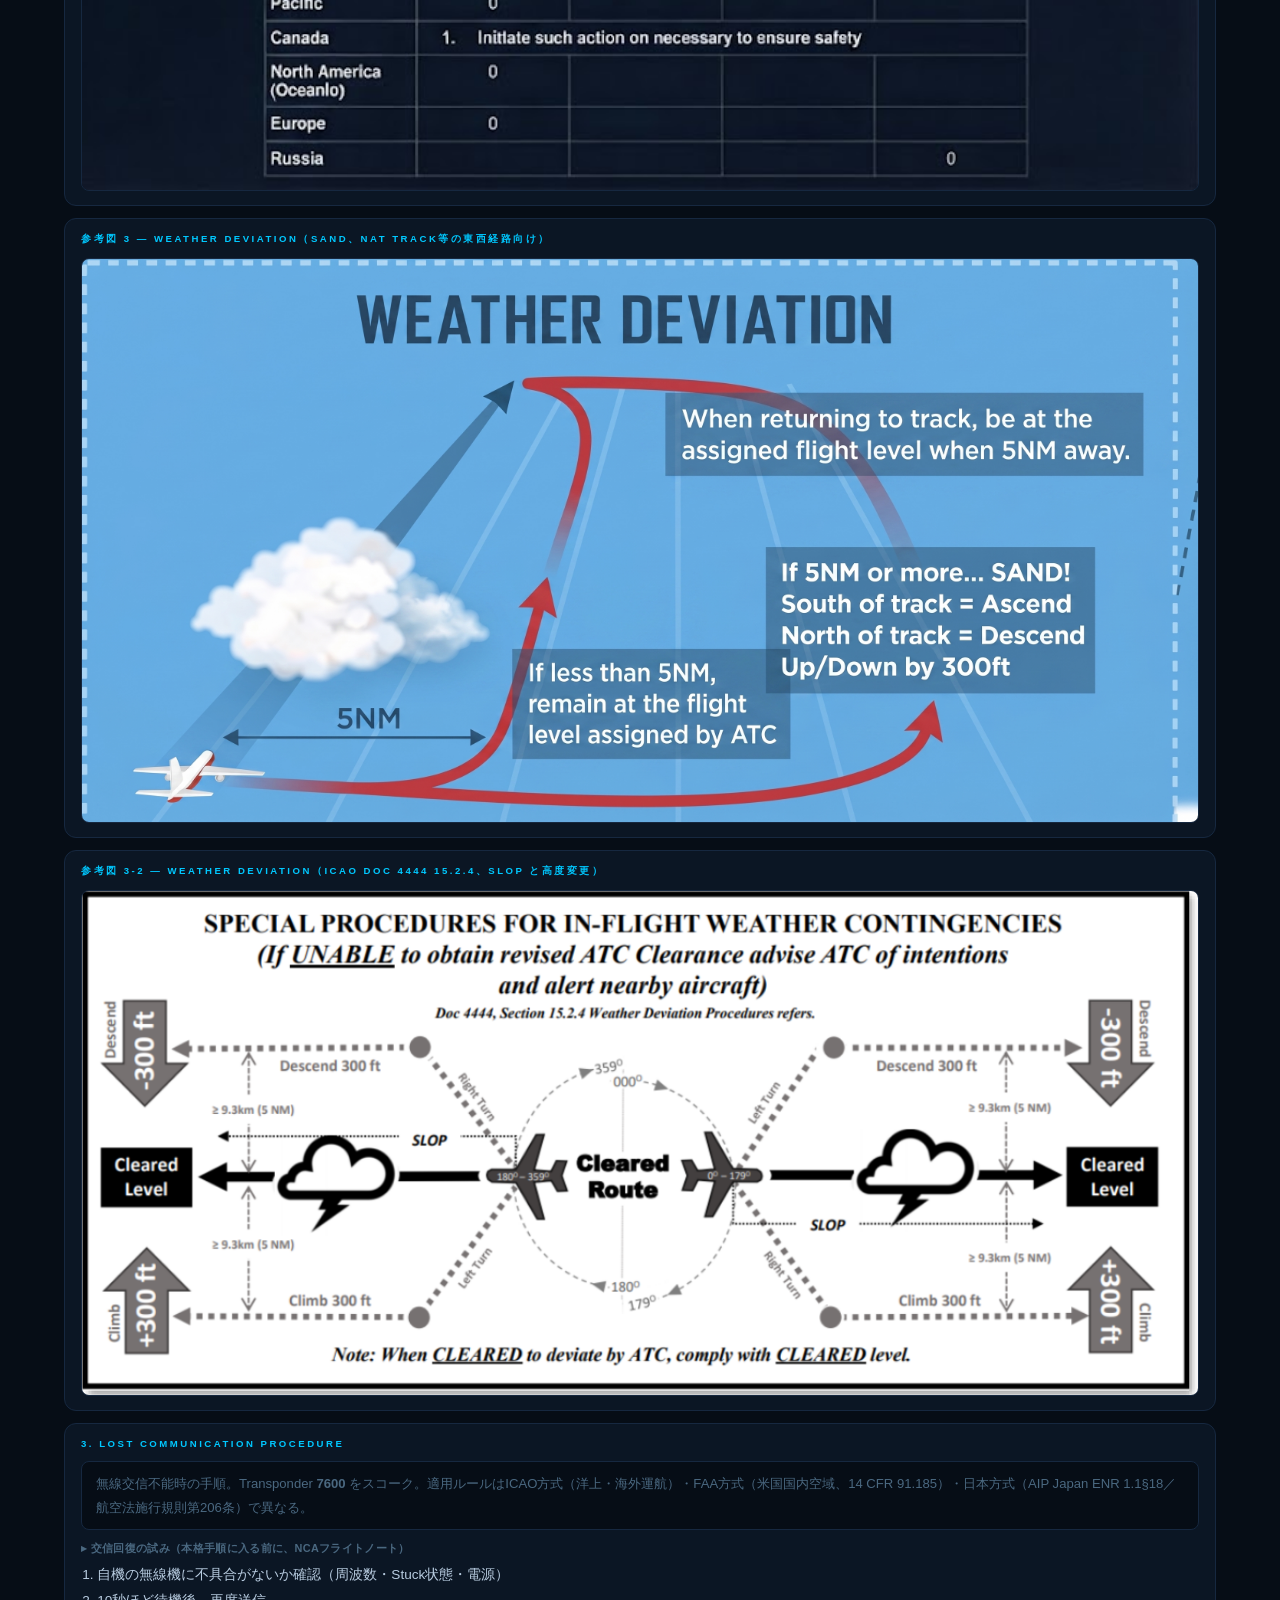
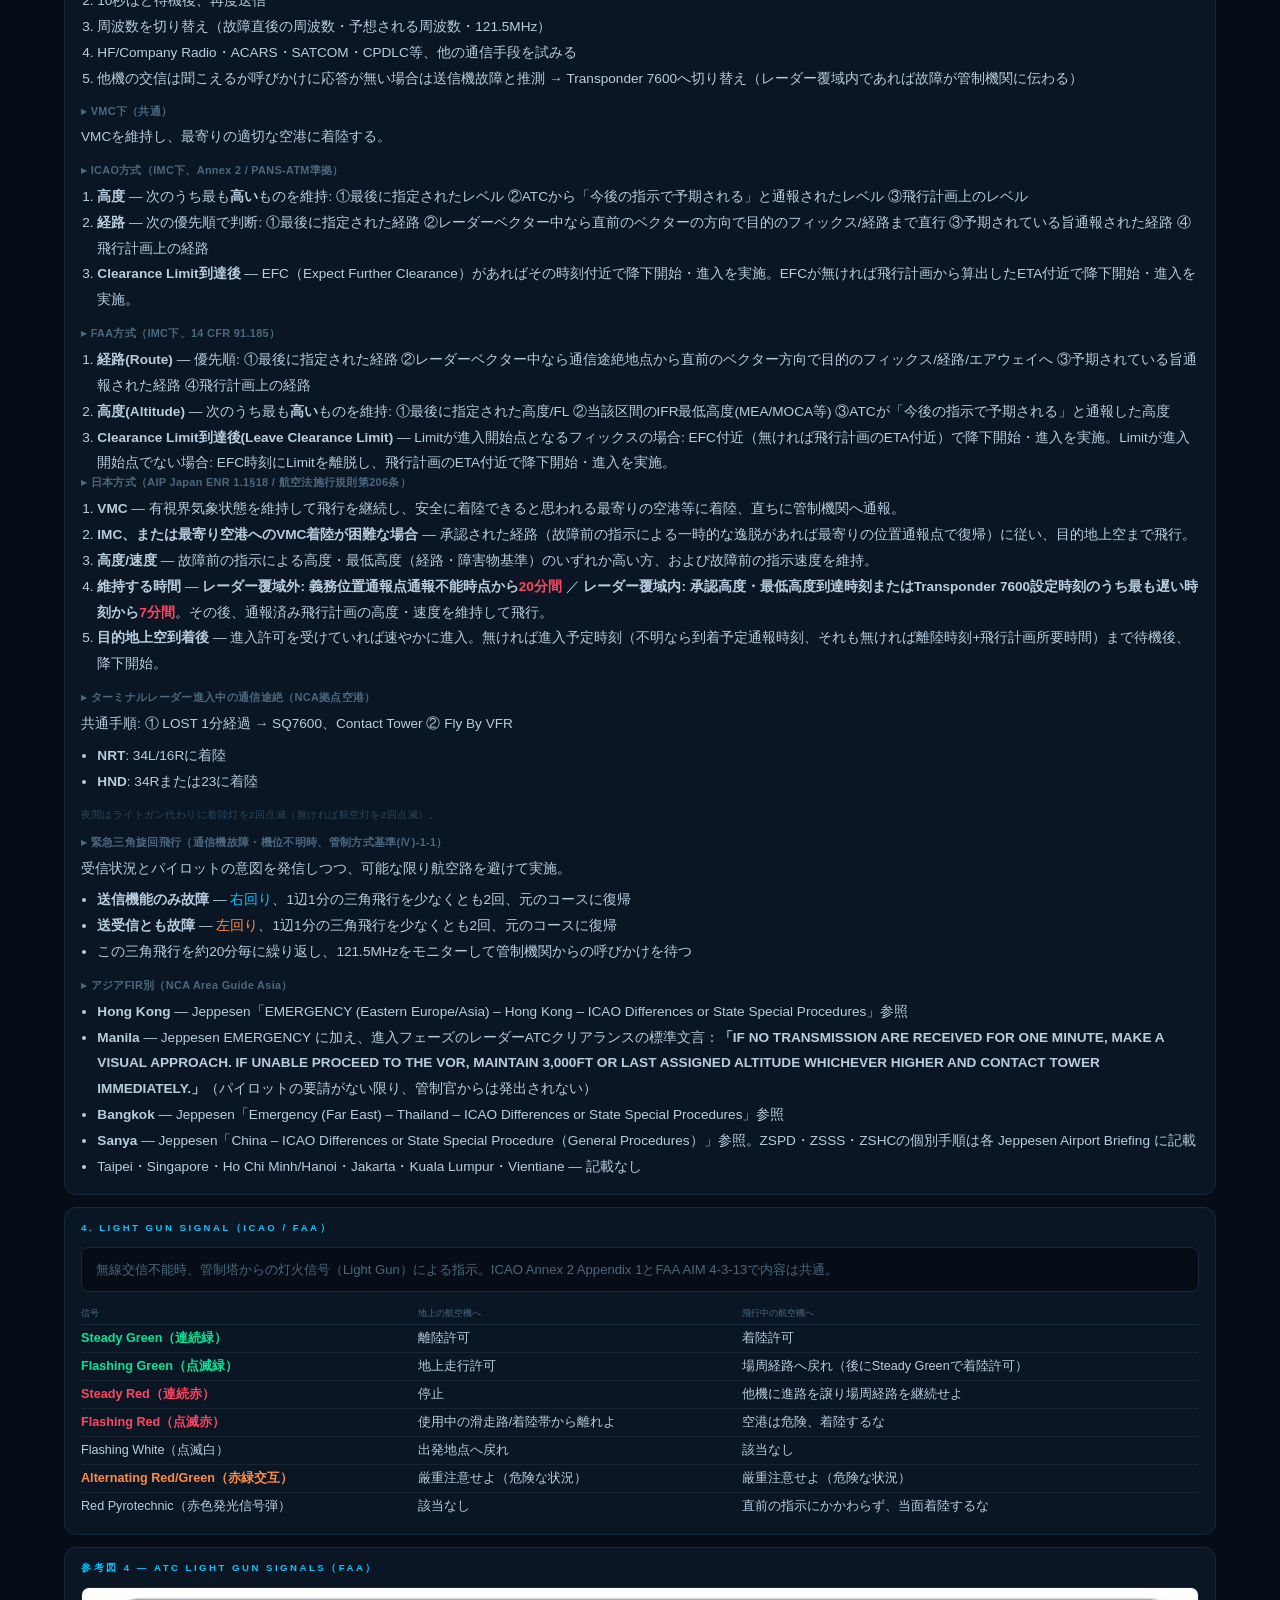
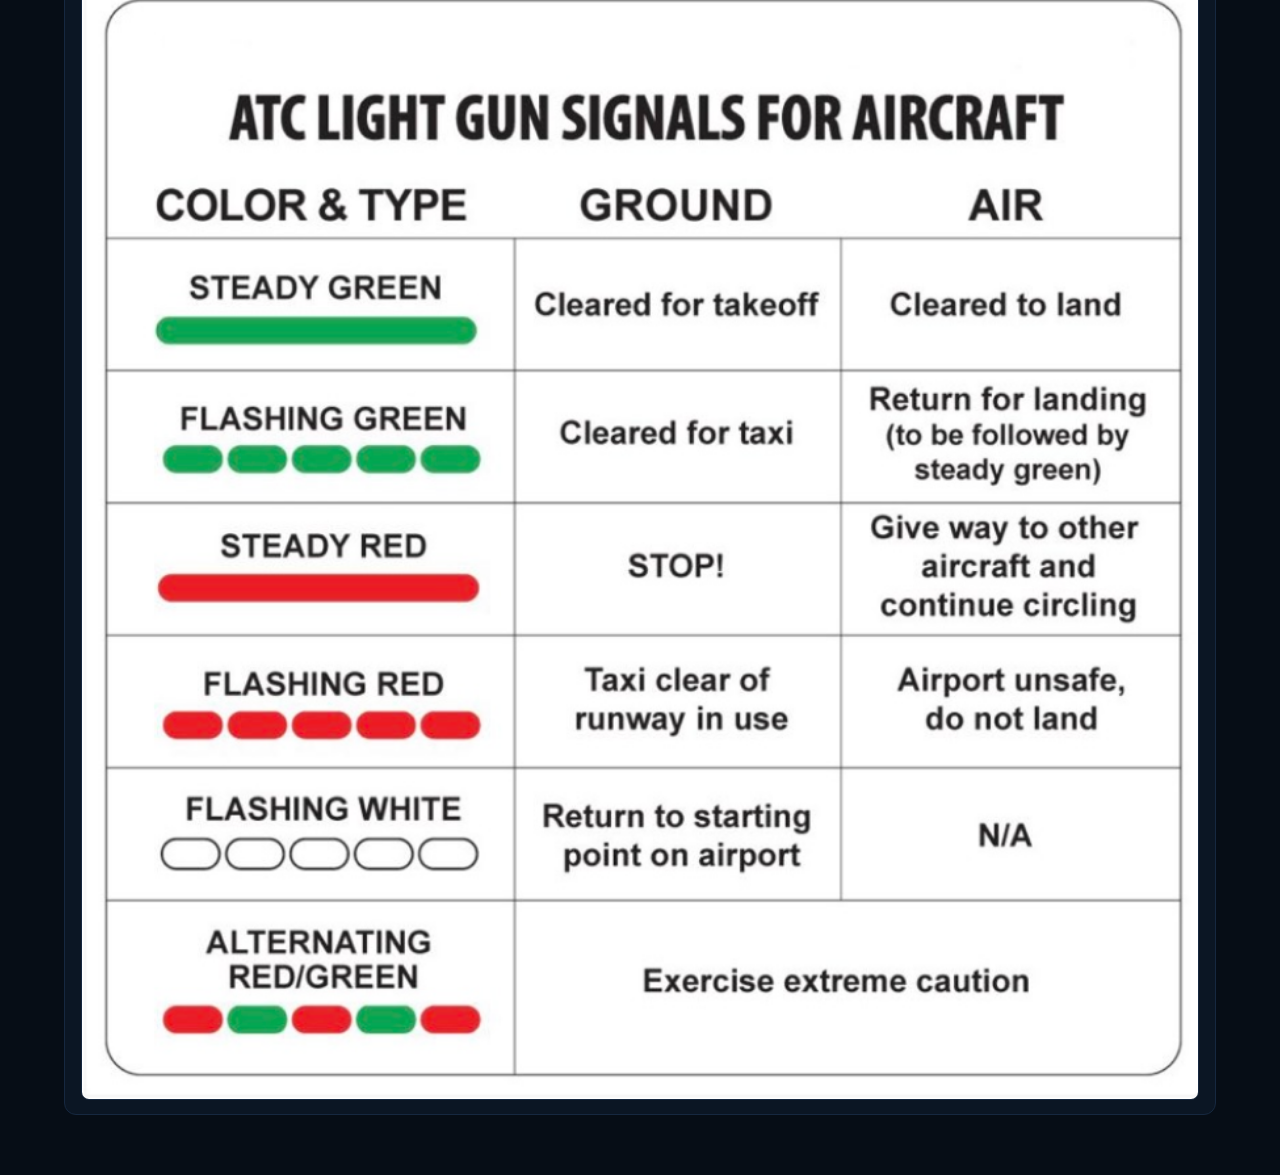
==== commit 0c463205: "EMER: 新しい参考図の番号を 3-2 に、Light Gun を 4 に戻す、SW cache v6 Co-Authored-By: Claude Sonnet 5.5 <noreply@anth" ====
--- a/emer.html
+++ b/emer.html
@@ -265,7 +265,7 @@
 </div>
 
 <div class="card">
-  <div class="card-title">参考図 4 — Weather Deviation（ICAO Doc 4444 15.2.4、SLOP と高度変更）</div>
+  <div class="card-title">参考図 3-2 — Weather Deviation（ICAO Doc 4444 15.2.4、SLOP と高度変更）</div>
   <img src="./emer_img/weather_deviation_doc4444.png" alt="ICAO Doc 4444 15.2.4 Special Procedures for In-Flight Weather Contingencies 参考図（改訂クリアランスを得られない場合のSLOPと300ft高度変更）" style="width:100%;border-radius:8px;border:1px solid var(--border);display:block">
 </div>
 
@@ -368,7 +368,7 @@
 </div>
 
 <div class="card">
-  <div class="card-title">参考図 5 — ATC Light Gun Signals（FAA）</div>
+  <div class="card-title">参考図 4 — ATC Light Gun Signals（FAA）</div>
   <img src="./emer_img/light_gun_signal.png" alt="ATC Light Gun Signals for Aircraft 参考図" style="width:100%;border-radius:8px;border:1px solid var(--border);display:block">
 </div>
 
